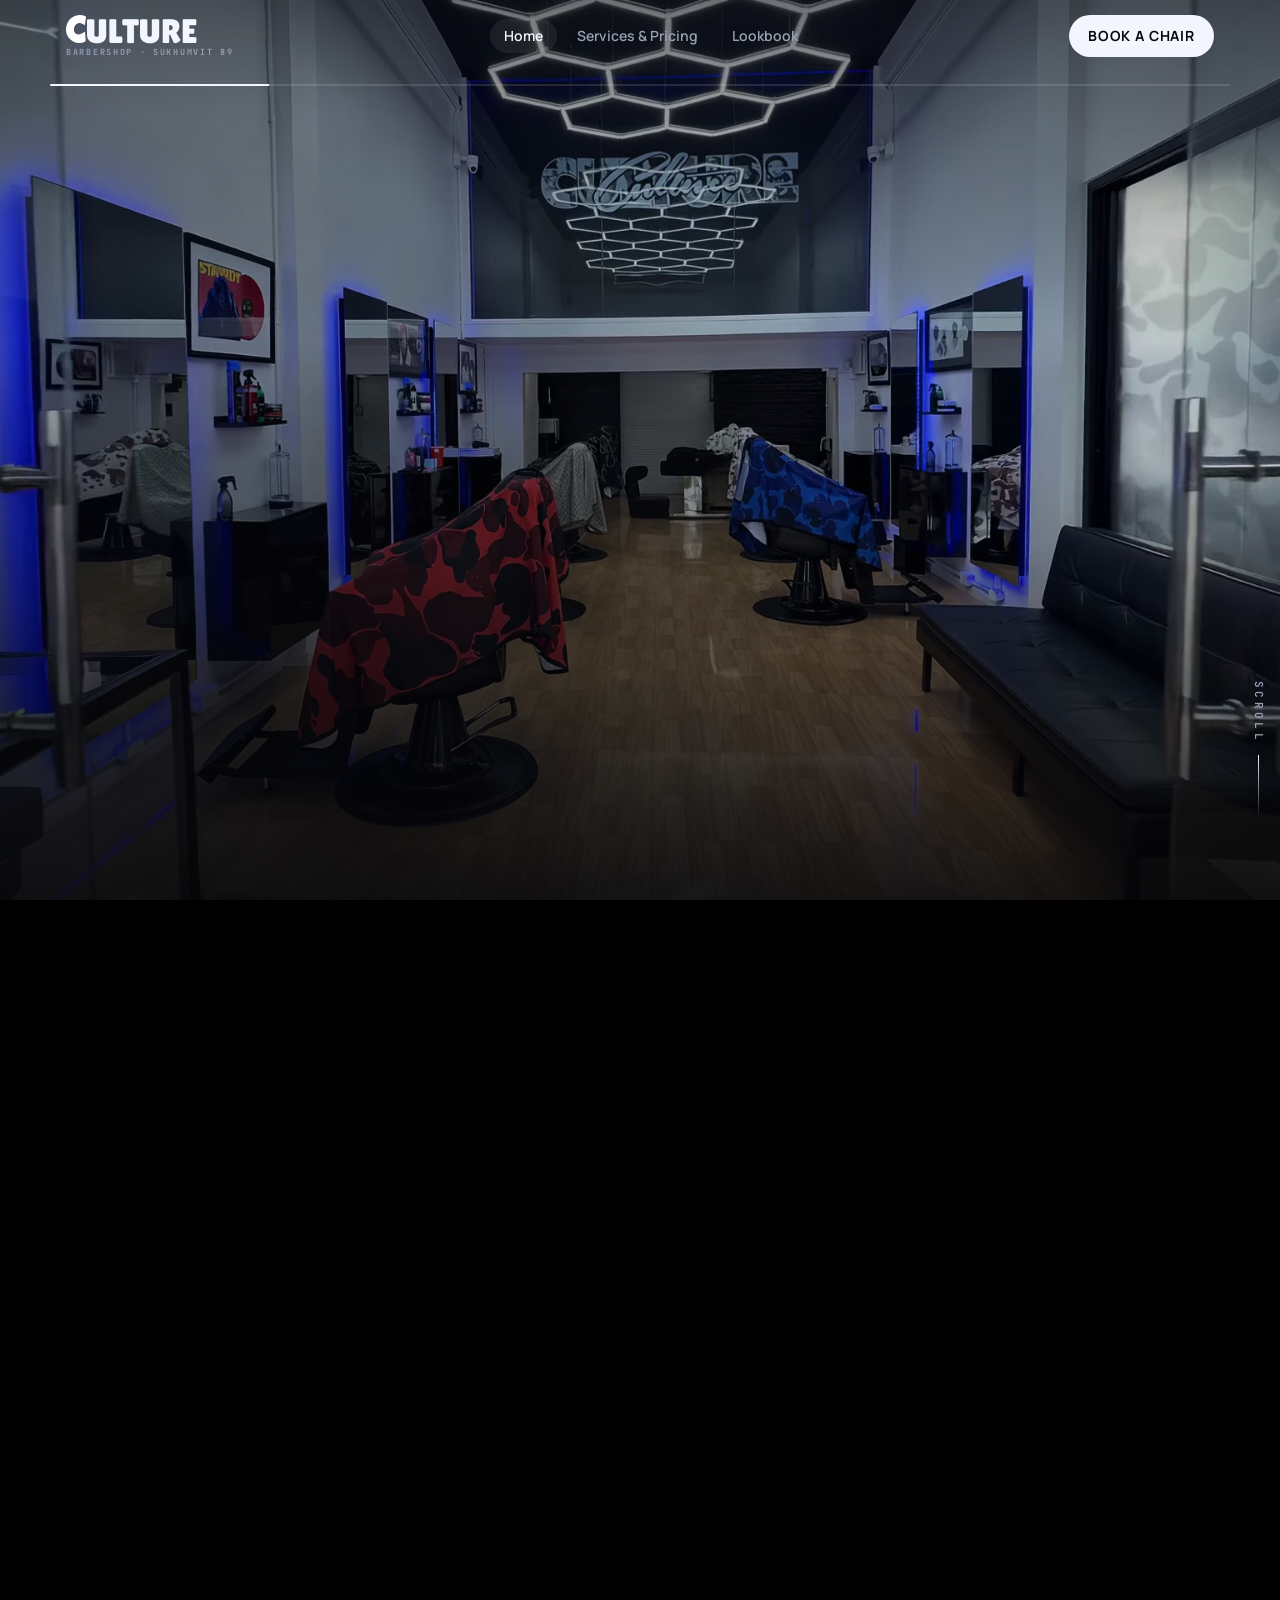
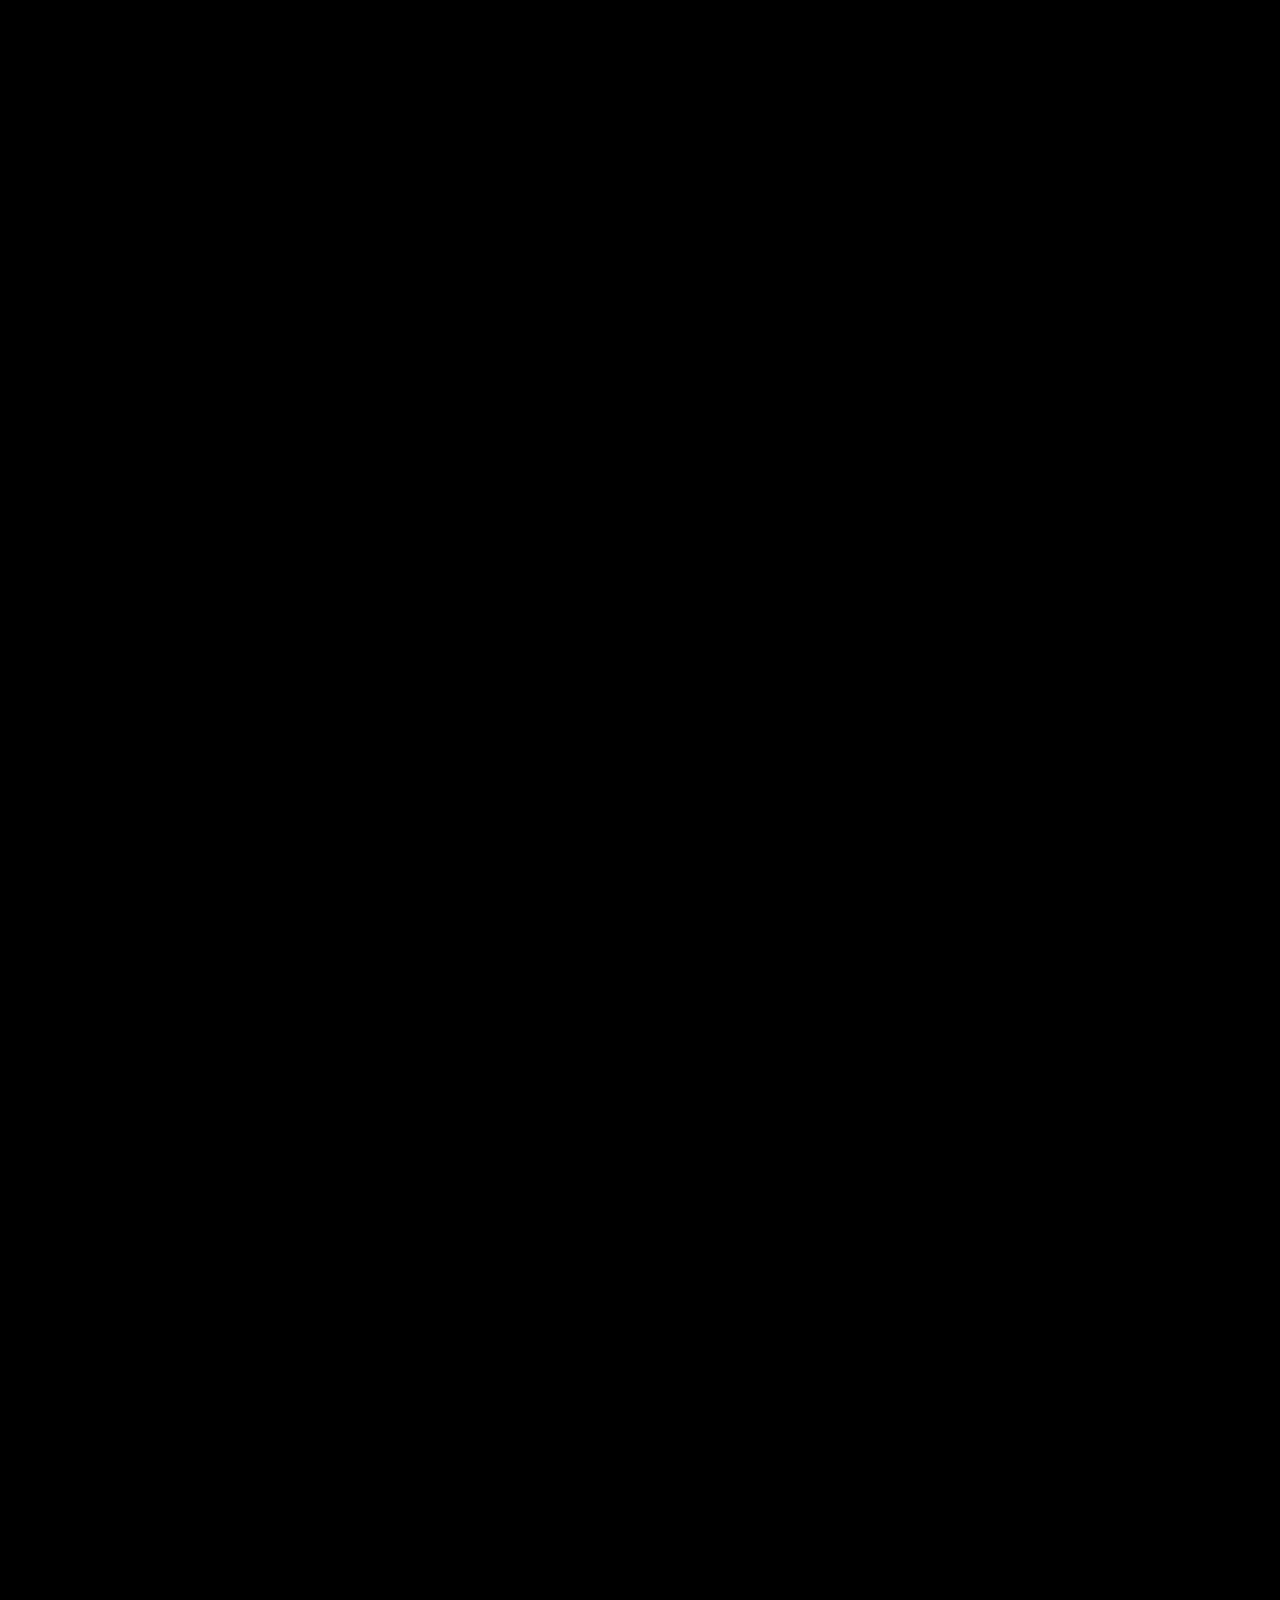
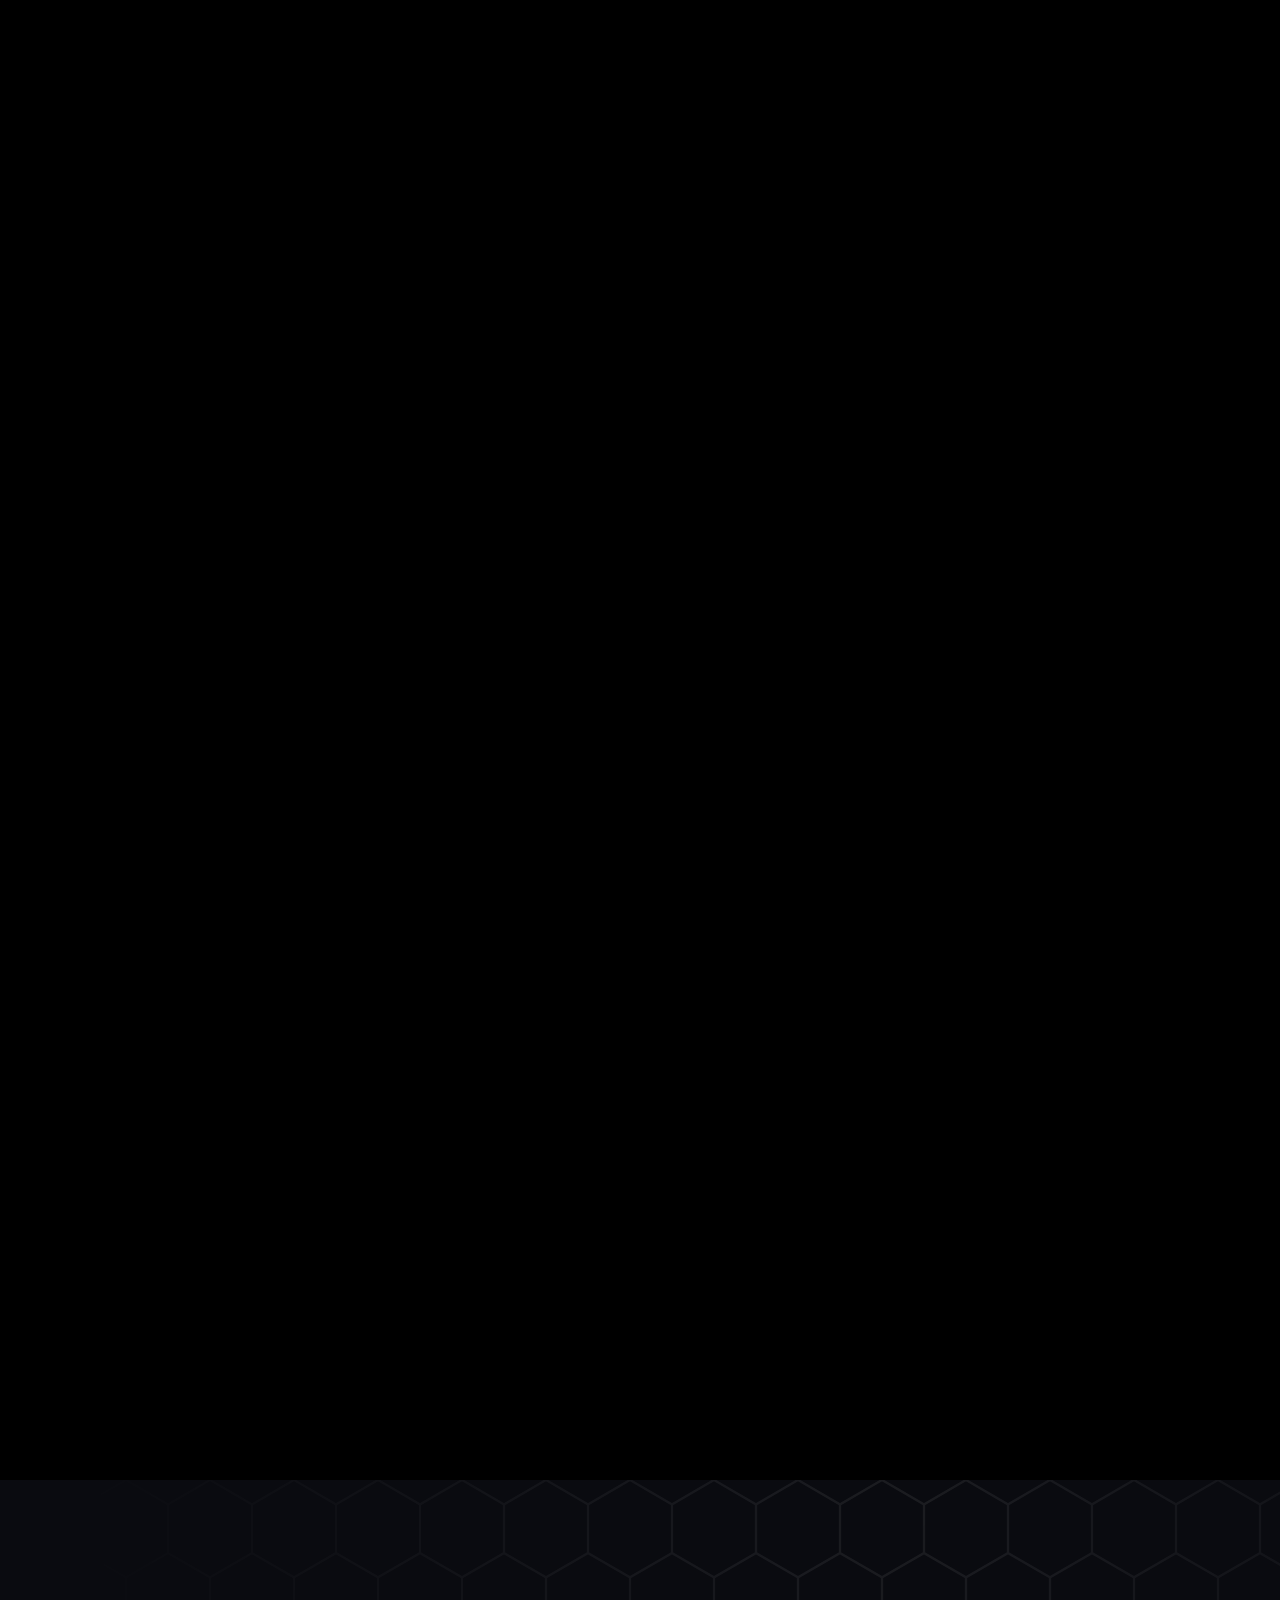
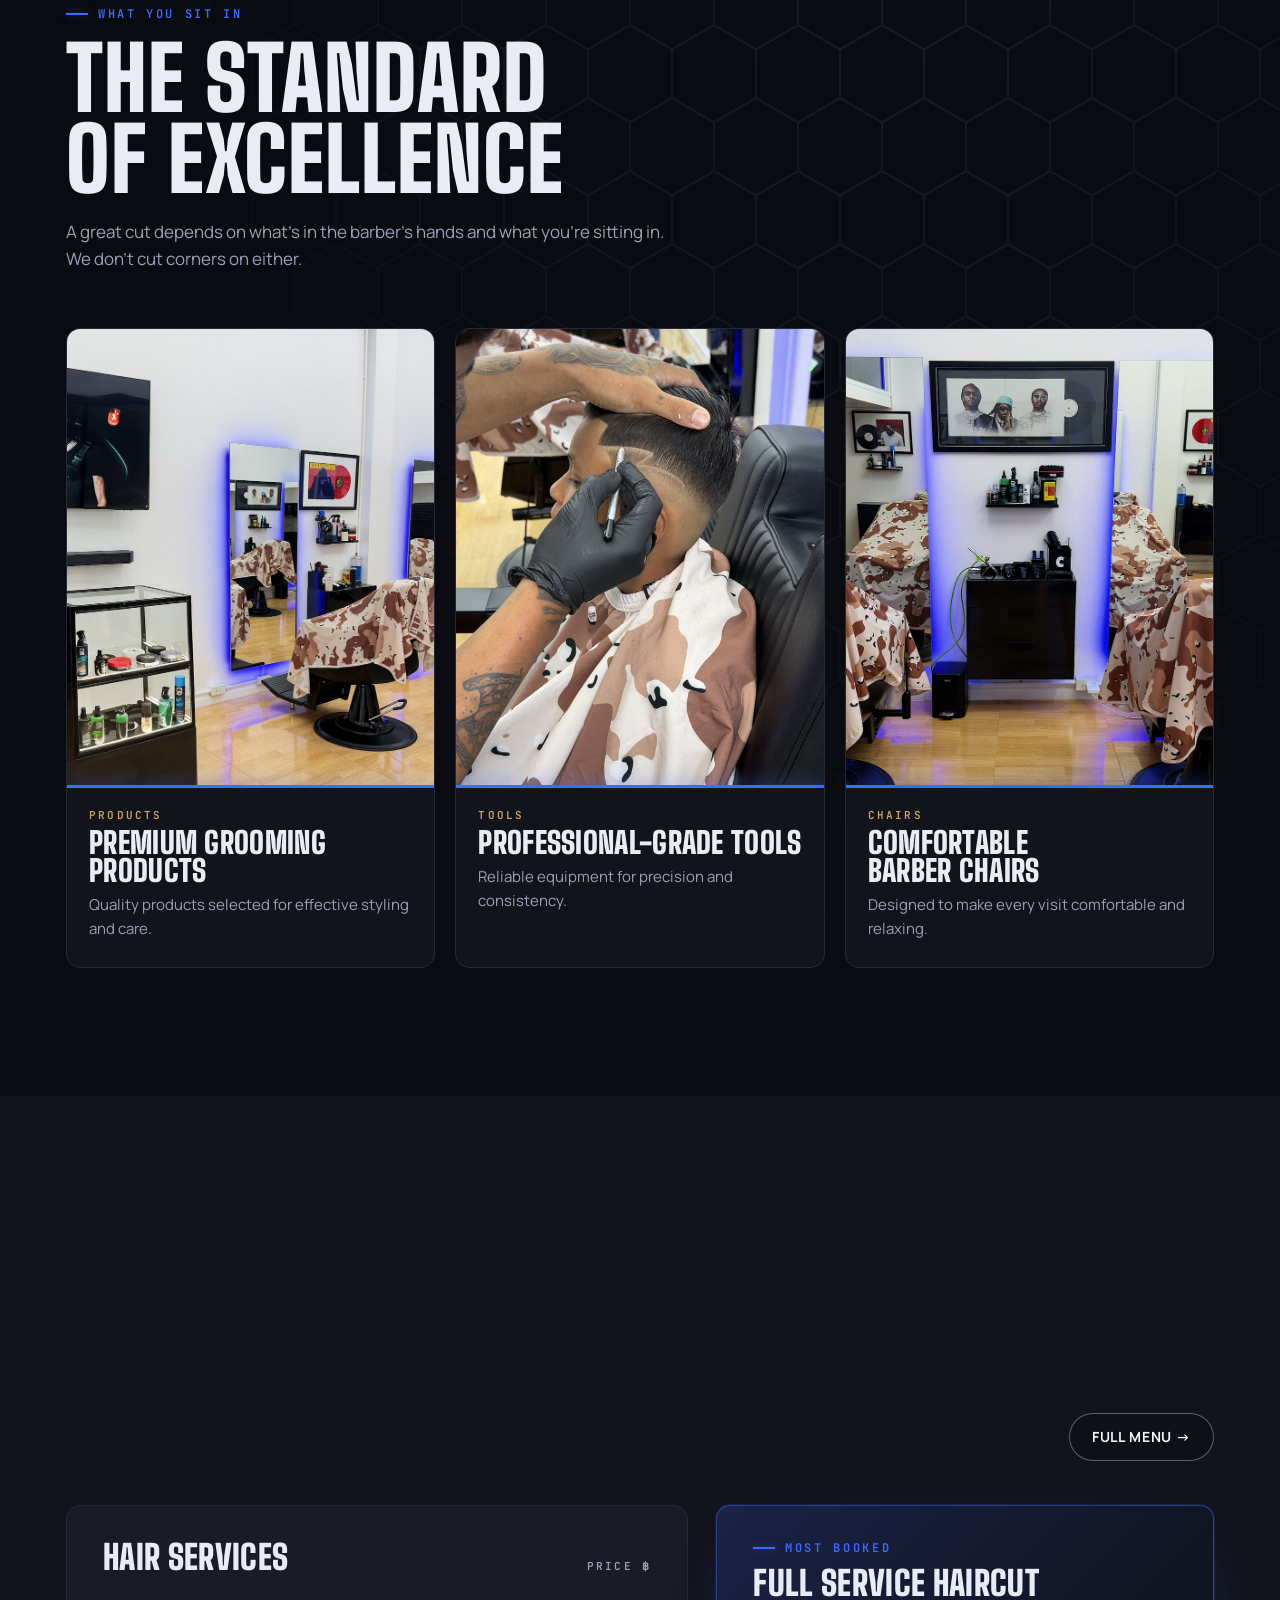
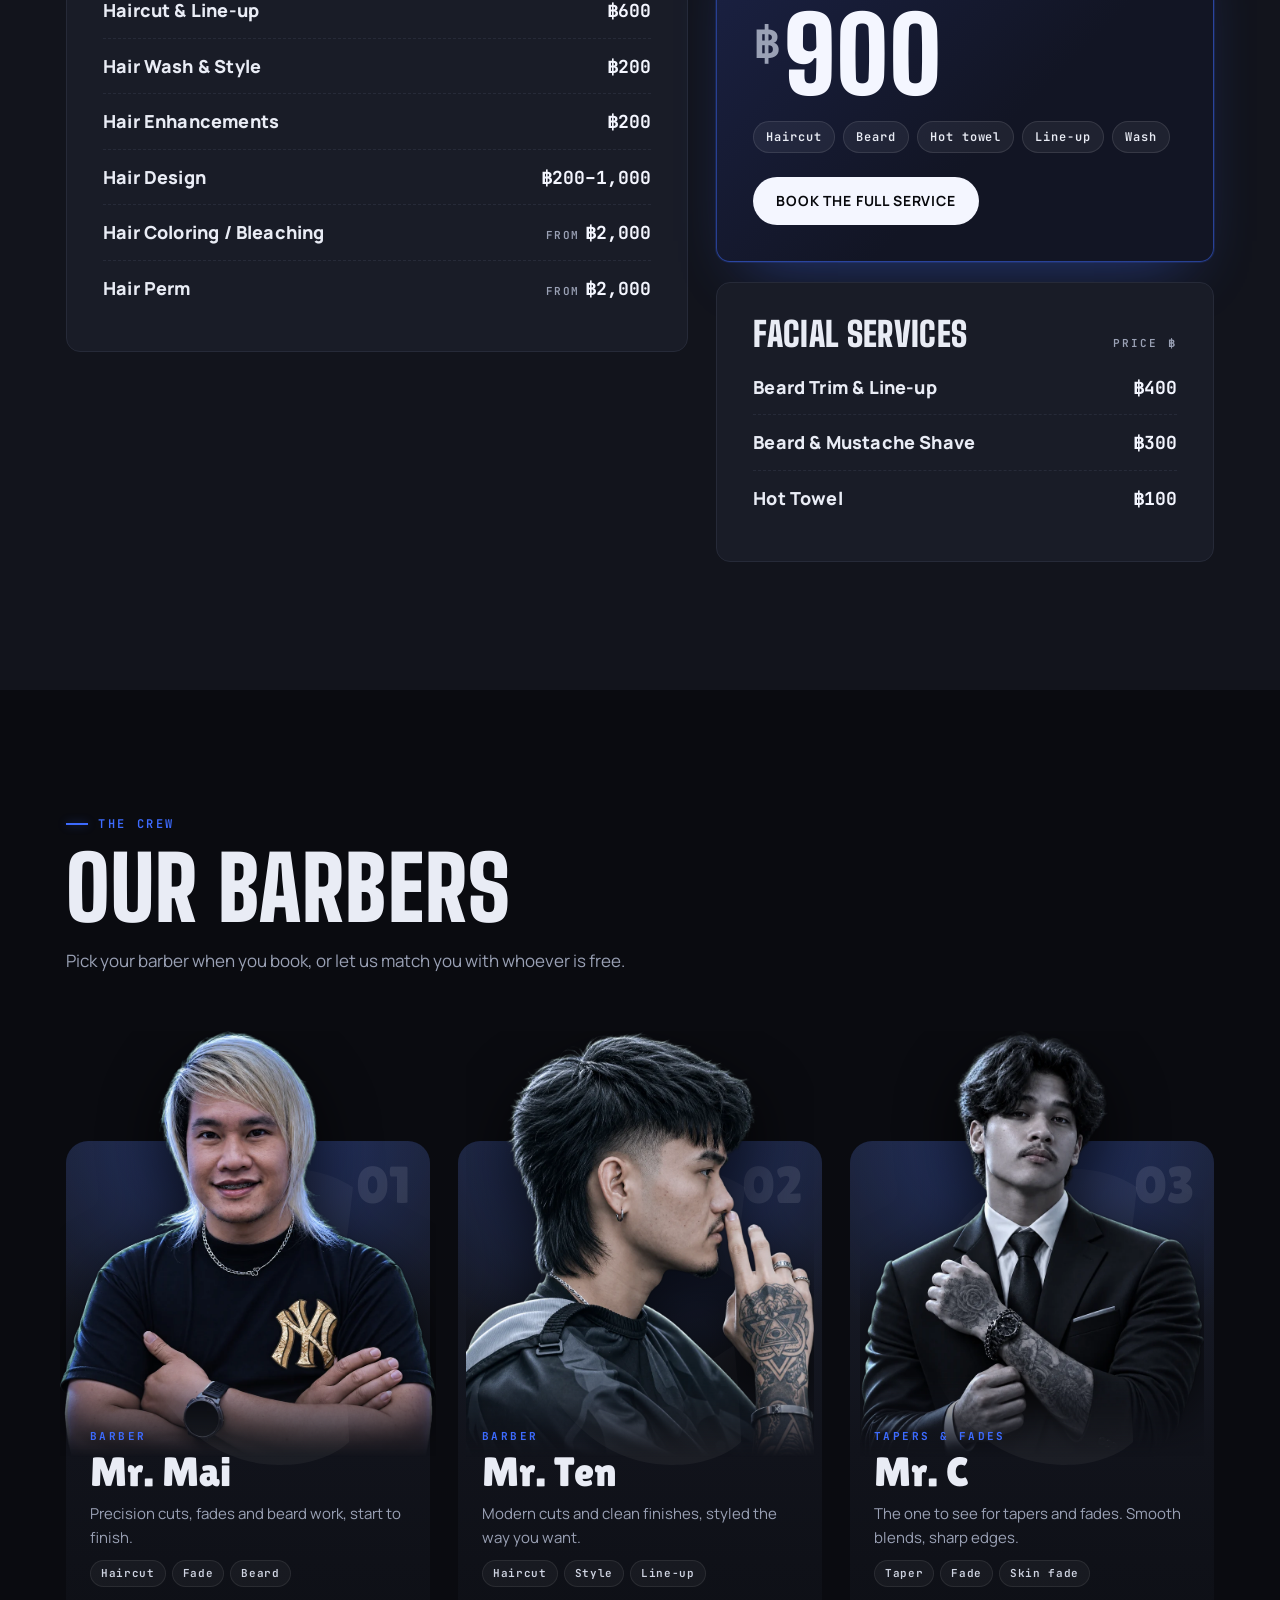
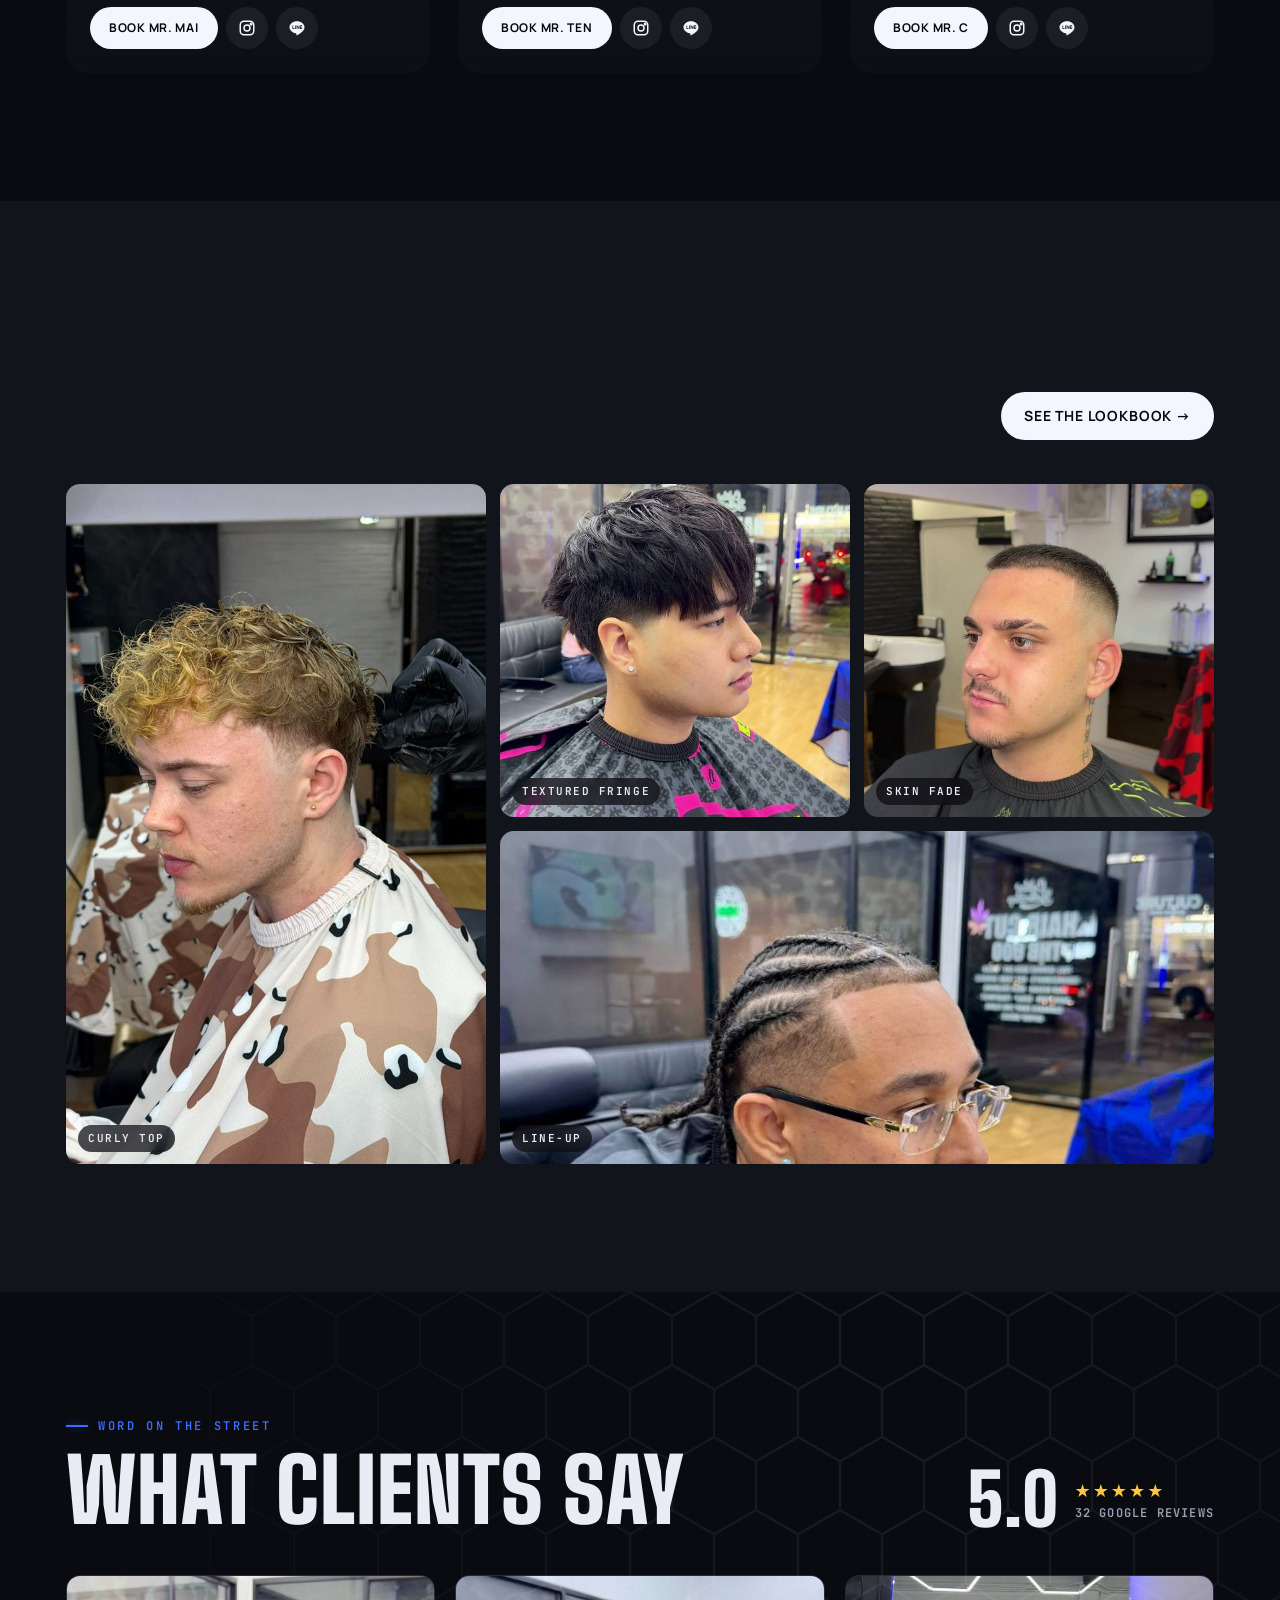
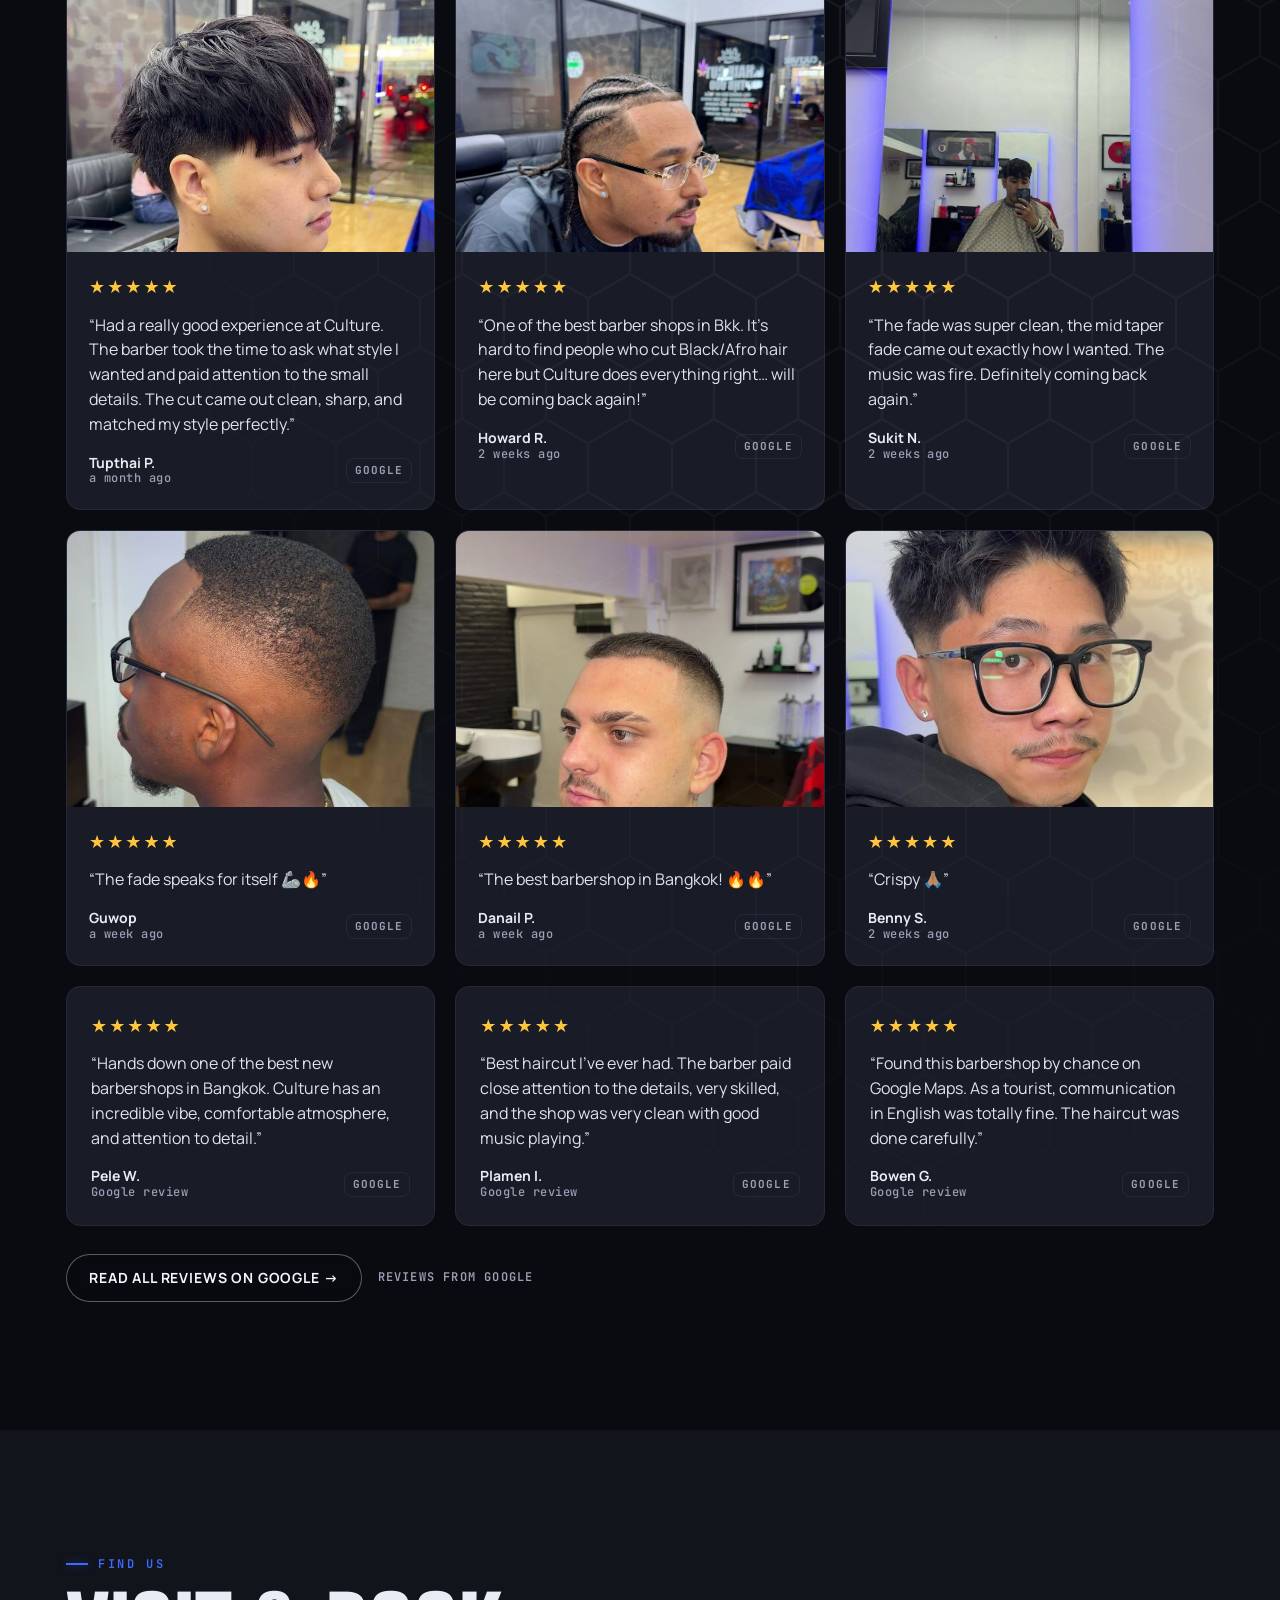
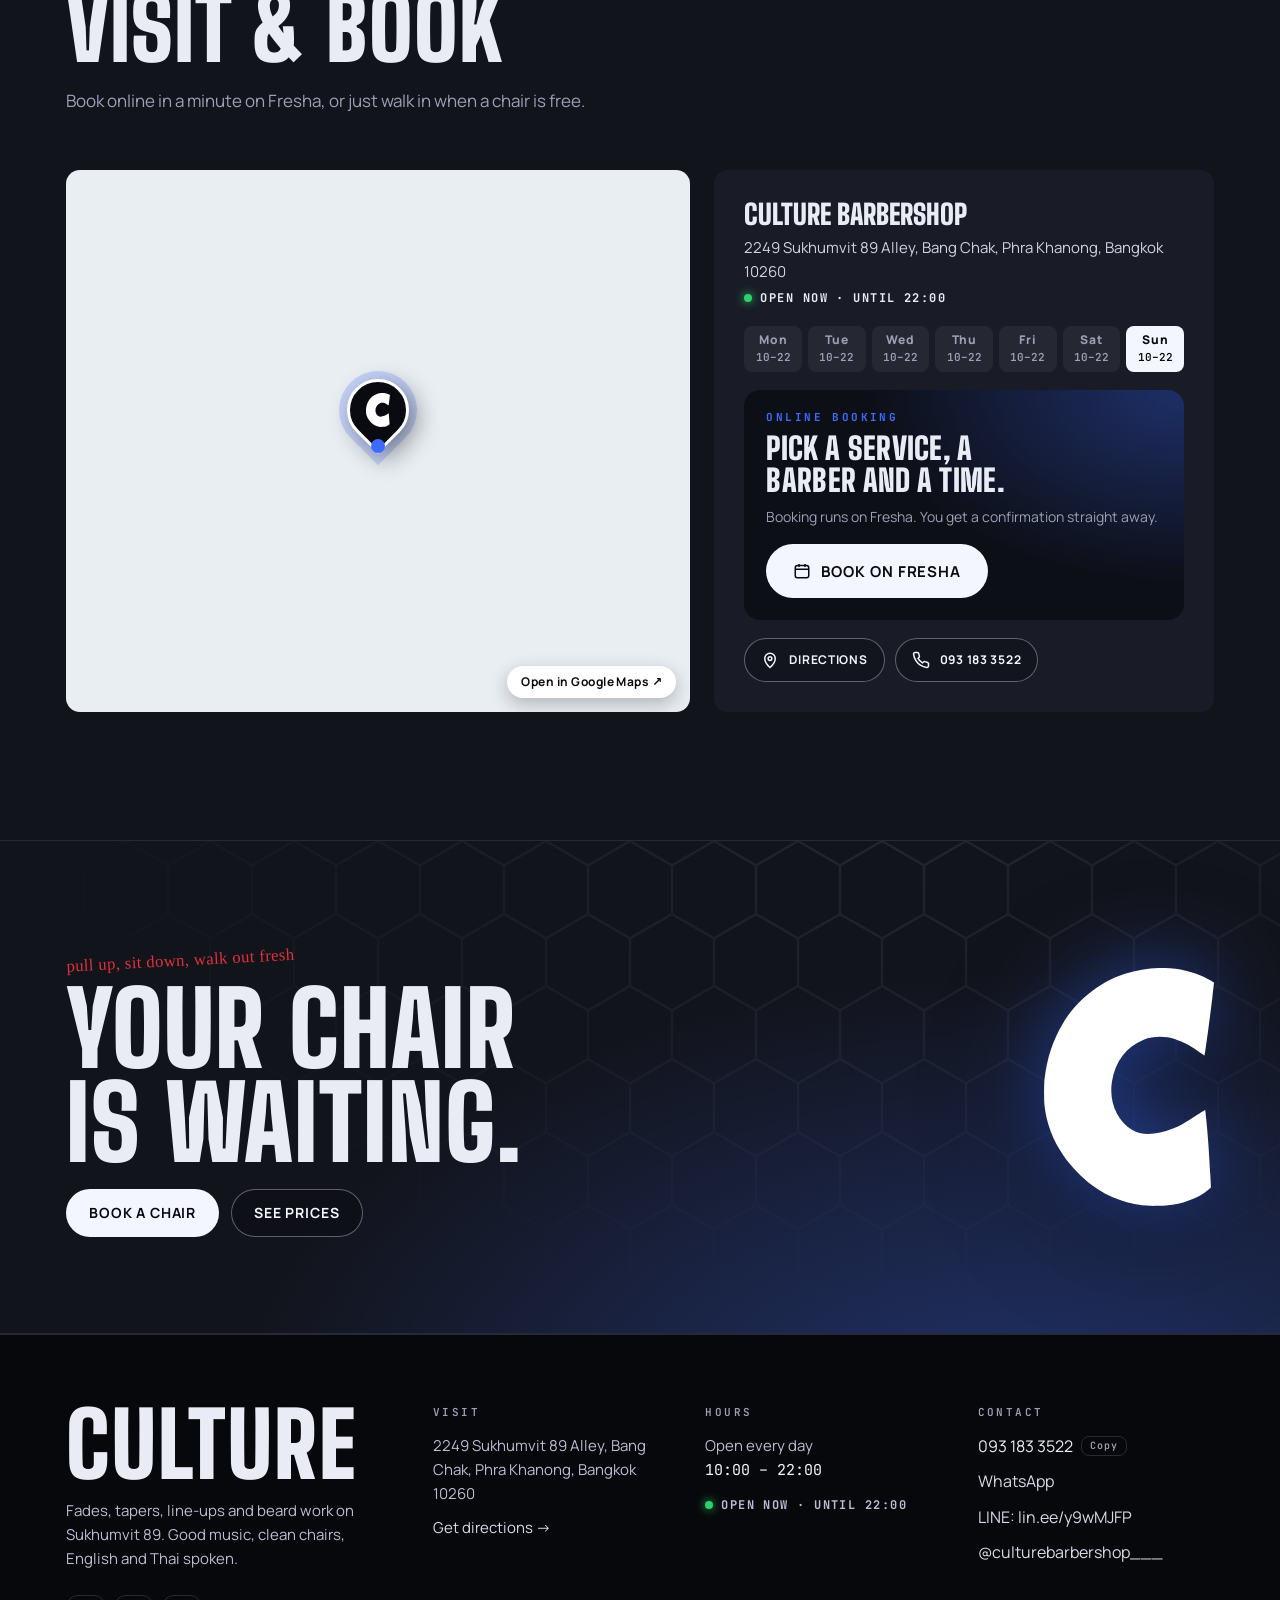
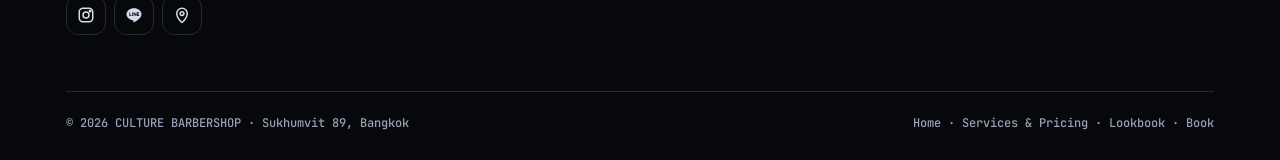
==== index.html @ 7c587bf5 "Logo tagline back, footer wordmark, direct map links, LINE on hero - Header logo: C and ULTURE at th" ====
<!doctype html>
<html lang="en">
<head>
<meta charset="utf-8">
<meta name="viewport" content="width=device-width, initial-scale=1, viewport-fit=cover">
<title>CULTURE Barbershop</title>
<meta name="claude:viewport-fit-sides" content="cover">
<meta name="description" content="Barbershop on Sukhumvit 89, Bangkok. Fades, tapers, line-ups and beard work. Open daily 10:00–22:00.">
<link rel="preconnect" href="https://fonts.googleapis.com"><link rel="preconnect" href="https://fonts.gstatic.com" crossorigin><link rel="stylesheet" href="https://fonts.googleapis.com/css2?family=Big+Shoulders+Display:wght@700;800;900&family=JetBrains+Mono:wght@500;600;700&family=Manrope:wght@400;500;600;700;800&family=Permanent+Marker&display=swap">
<link rel="stylesheet" href="assets/site.css?v=6">
<link rel="icon" href="assets/favicon.svg" type="image/svg+xml">
<link rel="preload" href="assets/fonts/lilita-one.woff2" as="font" type="font/woff2" crossorigin>
</head>
<body>
<header class="site-header"><nav class="nav wrap" aria-label="Main">
<a class="brand" href="index.html" aria-label="CULTURE BARBERSHOP home"><span class="logo-wrap"><span class="logo" aria-hidden="true"><img class="logo-c" src="assets/c.svg" alt="" width="77" height="108"><span class="logo-word">ULTURE</span></span><small>BARBERSHOP · SUKHUMVIT 89</small></span></a>
<ul class="nav-links"><li><a href="index.html" aria-current="page">Home</a></li><li><a href="services.html">Services & Pricing</a></li><li><a href="lookbook.html">Lookbook</a></li></ul>
<a class="btn btn--primary" href="https://www.fresha.com/a/culture-barbershop-sukhumvit-89-bangkok-2249-sukhumvit-89-alley-f60gp0az/booking?pId=3025168" target="_blank" rel="noopener">Book a chair</a>
<button class="menu-btn" aria-label="Menu" aria-expanded="false"><svg width="20" height="20" viewBox="0 0 24 24" fill="none" stroke="currentColor" stroke-width="2"><path d="M3 7h18M3 12h18M3 17h18"/></svg></button>
</nav></header>
<main>

<section class="hero" aria-label="A walk through CULTURE BARBERSHOP">
<div class="hero-stage">
<img class="poster" src="media/hero-poster.jpg?v=3" alt="">
<video muted playsinline preload="auto" poster="media/hero-poster.jpg?v=3" data-src="media/hero.mp4?v=3" data-src-sm="media/hero-sm.mp4?v=3" aria-hidden="true"></video>
<div class="hero-shade"></div>
<div class="hero-progress" aria-hidden="true"><span></span></div>

<div class="panel first" data-a="0" data-b="0.17"><div class="wrap">
<div class="kicker"><i></i>Sukhumvit 89 · Bangkok · Open daily 10–22</div>
<h1>Culture</h1>
<p>Barbershop for fades, tapers, line-ups and beard work. Scroll to step inside.</p>
<div class="ctas"><a class="btn btn--primary" href="https://www.fresha.com/a/culture-barbershop-sukhumvit-89-bangkok-2249-sukhumvit-89-alley-f60gp0az/booking?pId=3025168" target="_blank" rel="noopener">Book a chair</a><a class="btn btn--ghost" href="services.html">Services &amp; pricing</a></div>
</div></div>

<div class="panel" data-a="0.2" data-b="0.38"><div class="wrap"><div class="kicker">The door</div><h2>Step inside.</h2>
<p>Glass doors, the hex lights overhead and the playlist already on.</p></div></div>

<div class="panel" data-a="0.41" data-b="0.59"><div class="wrap"><div class="kicker">The floor</div><h2>Under the hex.</h2>
<p>Camo capes, blue-lit mirrors and chairs built for a long sit.</p></div></div>

<div class="panel" data-a="0.62" data-b="0.8"><div class="wrap"><div class="kicker">The chair</div><h2>Every line<br>on purpose.</h2>
<p>Line-ups traced by hand. Tapers blended until you can’t find the edge.</p></div></div>

<div class="panel" data-a="0.83" data-b="1.2"><div class="wrap"><div class="kicker">The finish</div><h2>Walk out fresh.</h2>
<p>Haircut and line-up from ฿600. Walk-ins welcome when a chair is free.</p>
<div class="ctas"><a class="btn btn--primary" href="https://www.fresha.com/a/culture-barbershop-sukhumvit-89-bangkok-2249-sukhumvit-89-alley-f60gp0az/booking?pId=3025168" target="_blank" rel="noopener">Book a chair</a><a class="btn btn--line" href="https://lin.ee/y9wMJFP" target="_blank" rel="noopener"><svg viewBox="0 0 24 24" fill="currentColor"><path d="M12 3C6.5 3 2 6.6 2 11c0 3.9 3.5 7.2 8.3 7.9.3.1.8.2.9.5.1.3.1.7 0 1l-.1.9c0 .3-.2 1 .9.5s6-3.5 8.2-6.1A7.4 7.4 0 0 0 22 11c0-4.4-4.5-8-10-8Zm-3.6 10.4H6.4a.5.5 0 0 1-.5-.5V8.9a.5.5 0 0 1 1 0v3.5h1.5a.5.5 0 0 1 0 1Zm2.1-.5a.5.5 0 0 1-1 0V8.9a.5.5 0 0 1 1 0Zm4.8 0a.5.5 0 0 1-.9.3l-2-2.8v2.5a.5.5 0 0 1-1 0V8.9a.5.5 0 0 1 .9-.3l2 2.8V8.9a.5.5 0 0 1 1 0Zm3.3-2.5a.5.5 0 0 1 0 1h-1.5v1h1.5a.5.5 0 0 1 0 1h-2a.5.5 0 0 1-.5-.5V8.9a.5.5 0 0 1 .5-.5h2a.5.5 0 0 1 0 1h-1.5v1Z"/></svg>Message on LINE</a></div></div></div>

<span class="scroll-cue" aria-hidden="true">Scroll</span>
</div>
</section>

<section class="band" id="standard"><div class="hexfield"></div><div class="wrap">
<div class="sec-head reveal"><span class="eyebrow">What you sit in</span><h2>The Standard of Excellence</h2>
<p>A great cut depends on what’s in the barber’s hands and what you’re sitting in. We don’t cut corners on either.</p></div>
<div class="standard-grid">
<article class="std reveal"><figure><img src="img/n_shop1.jpg" alt="Glass case of styling products by the stations" loading="lazy"></figure>
<div class="body"><span class="n">PRODUCTS</span><h3>Premium Grooming Products</h3><p>Quality products selected for effective styling and care.</p></div></article>
<article class="std reveal"><figure><img src="img/n_razor.jpg" alt="Barber cutting a razor design into a skin fade" loading="lazy"></figure>
<div class="body"><span class="n">TOOLS</span><h3>Professional-Grade Tools</h3><p>Reliable equipment for precision and consistency.</p></div></article>
<article class="std reveal"><figure><img src="img/n_shop2.jpg" alt="Two barber chairs with camo capes under blue LED mirrors" loading="lazy"></figure>
<div class="body"><span class="n">CHAIRS</span><h3>Comfortable Barber Chairs</h3><p>Designed to make every visit comfortable and relaxing.</p></div></article>
</div></div></section>

<section class="band band--panel" id="services"><div class="wrap">
<div class="row-end"><div class="sec-head reveal"><span class="eyebrow">The menu</span><h2>Our Services &amp; Pricing</h2>
<p>Straight from the menu on our counter. Prices in Thai baht.</p></div>
<a class="btn btn--ghost" href="services.html">Full menu →</a></div>
<div class="menu-grid">
<div class="menu-card reveal"><h3>Hair services <span>PRICE ฿</span></h3><div class="price-row"><b>Haircut &amp; Line-up</b><span class="price">฿600</span></div><div class="price-row"><b>Hair Wash &amp; Style</b><span class="price">฿200</span></div><div class="price-row"><b>Hair Enhancements</b><span class="price">฿200</span></div><div class="price-row"><b>Hair Design</b><span class="price">฿200–1,000</span></div><div class="price-row"><b>Hair Coloring / Bleaching</b><span class="price"><em>FROM</em>฿2,000</span></div><div class="price-row"><b>Hair Perm</b><span class="price"><em>FROM</em>฿2,000</span></div></div>
<div class="menu-side"><div class="menu-card feature-cut reveal">
<div class="eyebrow">Most booked</div>
<h3 style="margin-top:14px">Full Service Haircut</h3>
<div class="big"><sup>฿</sup>900</div>
<ul><li>Haircut</li><li>Beard</li><li>Hot towel</li><li>Line-up</li><li>Wash</li></ul>
<a class="btn btn--primary" href="https://www.fresha.com/a/culture-barbershop-sukhumvit-89-bangkok-2249-sukhumvit-89-alley-f60gp0az/booking?pId=3025168" target="_blank" rel="noopener">Book the full service</a>
</div>
<div class="menu-card reveal"><h3>Facial services <span>PRICE ฿</span></h3><div class="price-row"><b>Beard Trim &amp; Line-up</b><span class="price">฿400</span></div><div class="price-row"><b>Beard &amp; Mustache Shave</b><span class="price">฿300</span></div><div class="price-row"><b>Hot Towel</b><span class="price">฿100</span></div></div></div>
</div></div></section>

<section class="band" id="barbers"><div class="wrap">
<div class="sec-head reveal"><span class="eyebrow">The crew</span><h2>Our Barbers</h2>
<p>Pick your barber when you book, or let us match you with whoever is free.</p></div>
<div class="barbers"><article class="barber barber--mai reveal"><div class="barber-card"><span class="barber-no" aria-hidden="true">01</span><figure><img src="img/barber-mai.webp" alt="Mr. Mai, barber at CULTURE, arms crossed, blonde hair" loading="lazy" width="900" height="1100"></figure><div class="body"><span class="role">Barber</span><h3>Mr. Mai</h3><p>Precision cuts, fades and beard work, start to finish.</p><div class="chips"><span class="chip">Haircut</span><span class="chip">Fade</span><span class="chip">Beard</span></div><div class="barber-actions"><a class="btn btn--primary btn--sm" href="https://www.fresha.com/a/culture-barbershop-sukhumvit-89-bangkok-2249-sukhumvit-89-alley-f60gp0az/booking?pId=3025168" target="_blank" rel="noopener">Book Mr. Mai</a><a class="icon-btn" href="https://www.instagram.com/culturebarbershop___/" target="_blank" rel="noopener" aria-label="CULTURE on Instagram"><svg viewBox="0 0 24 24" fill="none" stroke="currentColor" stroke-width="2"><rect x="3" y="3" width="18" height="18" rx="5"/><circle cx="12" cy="12" r="4"/><circle cx="17.5" cy="6.5" r="1" fill="currentColor"/></svg></a><a class="icon-btn" href="https://lin.ee/y9wMJFP" target="_blank" rel="noopener" aria-label="Message on LINE"><svg viewBox="0 0 24 24" fill="currentColor"><path d="M12 3C6.5 3 2 6.6 2 11c0 3.9 3.5 7.2 8.3 7.9.3.1.8.2.9.5.1.3.1.7 0 1l-.1.9c0 .3-.2 1 .9.5s6-3.5 8.2-6.1A7.4 7.4 0 0 0 22 11c0-4.4-4.5-8-10-8Zm-3.6 10.4H6.4a.5.5 0 0 1-.5-.5V8.9a.5.5 0 0 1 1 0v3.5h1.5a.5.5 0 0 1 0 1Zm2.1-.5a.5.5 0 0 1-1 0V8.9a.5.5 0 0 1 1 0Zm4.8 0a.5.5 0 0 1-.9.3l-2-2.8v2.5a.5.5 0 0 1-1 0V8.9a.5.5 0 0 1 .9-.3l2 2.8V8.9a.5.5 0 0 1 1 0Zm3.3-2.5a.5.5 0 0 1 0 1h-1.5v1h1.5a.5.5 0 0 1 0 1h-2a.5.5 0 0 1-.5-.5V8.9a.5.5 0 0 1 .5-.5h2a.5.5 0 0 1 0 1h-1.5v1Z"/></svg></a></div></div></div></article><article class="barber barber--ten reveal"><div class="barber-card"><span class="barber-no" aria-hidden="true">02</span><figure><img src="img/barber-ten.webp" alt="Mr. Ten, barber at CULTURE, side profile with a textured mullet" loading="lazy" width="900" height="1100"></figure><div class="body"><span class="role">Barber</span><h3>Mr. Ten</h3><p>Modern cuts and clean finishes, styled the way you want.</p><div class="chips"><span class="chip">Haircut</span><span class="chip">Style</span><span class="chip">Line-up</span></div><div class="barber-actions"><a class="btn btn--primary btn--sm" href="https://www.fresha.com/a/culture-barbershop-sukhumvit-89-bangkok-2249-sukhumvit-89-alley-f60gp0az/booking?pId=3025168" target="_blank" rel="noopener">Book Mr. Ten</a><a class="icon-btn" href="https://www.instagram.com/culturebarbershop___/" target="_blank" rel="noopener" aria-label="CULTURE on Instagram"><svg viewBox="0 0 24 24" fill="none" stroke="currentColor" stroke-width="2"><rect x="3" y="3" width="18" height="18" rx="5"/><circle cx="12" cy="12" r="4"/><circle cx="17.5" cy="6.5" r="1" fill="currentColor"/></svg></a><a class="icon-btn" href="https://lin.ee/y9wMJFP" target="_blank" rel="noopener" aria-label="Message on LINE"><svg viewBox="0 0 24 24" fill="currentColor"><path d="M12 3C6.5 3 2 6.6 2 11c0 3.9 3.5 7.2 8.3 7.9.3.1.8.2.9.5.1.3.1.7 0 1l-.1.9c0 .3-.2 1 .9.5s6-3.5 8.2-6.1A7.4 7.4 0 0 0 22 11c0-4.4-4.5-8-10-8Zm-3.6 10.4H6.4a.5.5 0 0 1-.5-.5V8.9a.5.5 0 0 1 1 0v3.5h1.5a.5.5 0 0 1 0 1Zm2.1-.5a.5.5 0 0 1-1 0V8.9a.5.5 0 0 1 1 0Zm4.8 0a.5.5 0 0 1-.9.3l-2-2.8v2.5a.5.5 0 0 1-1 0V8.9a.5.5 0 0 1 .9-.3l2 2.8V8.9a.5.5 0 0 1 1 0Zm3.3-2.5a.5.5 0 0 1 0 1h-1.5v1h1.5a.5.5 0 0 1 0 1h-2a.5.5 0 0 1-.5-.5V8.9a.5.5 0 0 1 .5-.5h2a.5.5 0 0 1 0 1h-1.5v1Z"/></svg></a></div></div></div></article><article class="barber barber--c reveal"><div class="barber-card"><span class="barber-no" aria-hidden="true">03</span><figure><img src="img/barber-c.webp" alt="Mr. C, barber at CULTURE, in a black suit adjusting his cuff" loading="lazy" width="900" height="1100"></figure><div class="body"><span class="role">Tapers &amp; fades</span><h3>Mr. C</h3><p>The one to see for tapers and fades. Smooth blends, sharp edges.</p><div class="chips"><span class="chip">Taper</span><span class="chip">Fade</span><span class="chip">Skin fade</span></div><div class="barber-actions"><a class="btn btn--primary btn--sm" href="https://www.fresha.com/a/culture-barbershop-sukhumvit-89-bangkok-2249-sukhumvit-89-alley-f60gp0az/booking?pId=3025168" target="_blank" rel="noopener">Book Mr. C</a><a class="icon-btn" href="https://www.instagram.com/culturebarbershop___/" target="_blank" rel="noopener" aria-label="CULTURE on Instagram"><svg viewBox="0 0 24 24" fill="none" stroke="currentColor" stroke-width="2"><rect x="3" y="3" width="18" height="18" rx="5"/><circle cx="12" cy="12" r="4"/><circle cx="17.5" cy="6.5" r="1" fill="currentColor"/></svg></a><a class="icon-btn" href="https://lin.ee/y9wMJFP" target="_blank" rel="noopener" aria-label="Message on LINE"><svg viewBox="0 0 24 24" fill="currentColor"><path d="M12 3C6.5 3 2 6.6 2 11c0 3.9 3.5 7.2 8.3 7.9.3.1.8.2.9.5.1.3.1.7 0 1l-.1.9c0 .3-.2 1 .9.5s6-3.5 8.2-6.1A7.4 7.4 0 0 0 22 11c0-4.4-4.5-8-10-8Zm-3.6 10.4H6.4a.5.5 0 0 1-.5-.5V8.9a.5.5 0 0 1 1 0v3.5h1.5a.5.5 0 0 1 0 1Zm2.1-.5a.5.5 0 0 1-1 0V8.9a.5.5 0 0 1 1 0Zm4.8 0a.5.5 0 0 1-.9.3l-2-2.8v2.5a.5.5 0 0 1-1 0V8.9a.5.5 0 0 1 .9-.3l2 2.8V8.9a.5.5 0 0 1 1 0Zm3.3-2.5a.5.5 0 0 1 0 1h-1.5v1h1.5a.5.5 0 0 1 0 1h-2a.5.5 0 0 1-.5-.5V8.9a.5.5 0 0 1 .5-.5h2a.5.5 0 0 1 0 1h-1.5v1Z"/></svg></a></div></div></div></article></div>
</div></section>

<section class="band band--panel" id="gallery"><div class="wrap">
<div class="row-end"><div class="sec-head reveal"><span class="eyebrow">Fresh out the chair</span><h2>Our Gallery</h2></div>
<a class="btn btn--primary" href="lookbook.html">See the Lookbook →</a></div>
<div class="g4 reveal">
<a href="lookbook.html"><img src="img/p21.jpg" alt="Curly textured top with fade" loading="lazy"><span class="cap">Curly top</span></a>
<a href="lookbook.html"><img src="img/p13.jpg" alt="Textured fringe with low taper" loading="lazy"><span class="cap">Textured fringe</span></a>
<a href="lookbook.html"><img src="img/p27.jpg" alt="Skin fade with crop" loading="lazy"><span class="cap">Skin fade</span></a>
<a href="lookbook.html"><img src="img/p30.jpg" alt="Braids with sharp line-up" loading="lazy" style="object-position:50% 35%"><span class="cap">Line-up</span></a>
</div></div></section>

<section class="band" id="reviews"><div class="hexfield"></div><div class="wrap">
<div class="row-end"><div class="sec-head reveal"><span class="eyebrow">Word on the street</span><h2>What Clients Say</h2></div>
<div class="rating reveal"><span class="score" data-live-score>5.0</span><div><span class="stars" data-live-stars aria-label="5 out of 5 stars">★★★★★</span><small data-live-count>32 GOOGLE REVIEWS</small></div></div></div>
<div class="reviews"><article class="review reveal"><figure><img src="img/r_tupthai.jpg" alt="Haircut photo shared by Tupthai P." loading="lazy"></figure><div class="body"><span class="stars" aria-label="5 out of 5 stars">★★★★★</span><blockquote>“Had a really good experience at Culture. The barber took the time to ask what style I wanted and paid attention to the small details. The cut came out clean, sharp, and matched my style perfectly.”</blockquote><div class="who"><span>Tupthai P.<small>a month ago</small></span><span class="g-badge">GOOGLE</span></div></div></article><article class="review reveal"><figure><img src="img/r_howard.jpg" alt="Haircut photo shared by Howard R." loading="lazy"></figure><div class="body"><span class="stars" aria-label="5 out of 5 stars">★★★★★</span><blockquote>“One of the best barber shops in Bkk. It’s hard to find people who cut Black/Afro hair here but Culture does everything right… will be coming back again!”</blockquote><div class="who"><span>Howard R.<small>2 weeks ago</small></span><span class="g-badge">GOOGLE</span></div></div></article><article class="review reveal"><figure><img src="img/r_sukit.jpg" alt="Haircut photo shared by Sukit N." loading="lazy"></figure><div class="body"><span class="stars" aria-label="5 out of 5 stars">★★★★★</span><blockquote>“The fade was super clean, the mid taper fade came out exactly how I wanted. The music was fire. Definitely coming back again.”</blockquote><div class="who"><span>Sukit N.<small>2 weeks ago</small></span><span class="g-badge">GOOGLE</span></div></div></article><article class="review reveal"><figure><img src="img/r_guwop.jpg" alt="Haircut photo shared by Guwop" loading="lazy"></figure><div class="body"><span class="stars" aria-label="5 out of 5 stars">★★★★★</span><blockquote>“The fade speaks for itself 🦾🔥”</blockquote><div class="who"><span>Guwop<small>a week ago</small></span><span class="g-badge">GOOGLE</span></div></div></article><article class="review reveal"><figure><img src="img/r_danail.jpg" alt="Haircut photo shared by Danail P." loading="lazy"></figure><div class="body"><span class="stars" aria-label="5 out of 5 stars">★★★★★</span><blockquote>“The best barbershop in Bangkok! 🔥🔥”</blockquote><div class="who"><span>Danail P.<small>a week ago</small></span><span class="g-badge">GOOGLE</span></div></div></article><article class="review reveal"><figure><img src="img/r_benny.jpg" alt="Haircut photo shared by Benny S." loading="lazy"></figure><div class="body"><span class="stars" aria-label="5 out of 5 stars">★★★★★</span><blockquote>“Crispy 🙏🏽”</blockquote><div class="who"><span>Benny S.<small>2 weeks ago</small></span><span class="g-badge">GOOGLE</span></div></div></article></div><div class="quotes-strip" data-live-reviews><article class="review reveal"><div class="body"><span class="stars" aria-label="5 out of 5 stars">★★★★★</span><blockquote>“Hands down one of the best new barbershops in Bangkok. Culture has an incredible vibe, comfortable atmosphere, and attention to detail.”</blockquote><div class="who"><span>Pele W.<small>Google review</small></span><span class="g-badge">GOOGLE</span></div></div></article><article class="review reveal"><div class="body"><span class="stars" aria-label="5 out of 5 stars">★★★★★</span><blockquote>“Best haircut I’ve ever had. The barber paid close attention to the details, very skilled, and the shop was very clean with good music playing.”</blockquote><div class="who"><span>Plamen I.<small>Google review</small></span><span class="g-badge">GOOGLE</span></div></div></article><article class="review reveal"><div class="body"><span class="stars" aria-label="5 out of 5 stars">★★★★★</span><blockquote>“Found this barbershop by chance on Google Maps. As a tourist, communication in English was totally fine. The haircut was done carefully.”</blockquote><div class="who"><span>Bowen G.<small>Google review</small></span><span class="g-badge">GOOGLE</span></div></div></article></div>
<div class="reviews-more reveal"><a class="btn btn--ghost" data-live-maps href="https://www.google.com/maps/place/CULTURE+BARBERSHOP+Sukhumvit+89/@13.7007611,100.6036198,17z/data=!3m1!4b1!4m6!3m5!1s0x30e29fedb9d79cb7:0xbc62ccfe419cfe51!8m2!3d13.7007611!4d100.6036198!16s%2Fg%2F11zfk663jd" target="_blank" rel="noopener">Read all reviews on Google →</a><small data-live-note>Reviews from Google</small></div></div></section>

<section class="band band--panel" id="reserve"><div class="wrap">
<div class="sec-head reveal"><span class="eyebrow">Find us</span><h2>Visit &amp; Book</h2>
<p>Book online in a minute on Fresha, or just walk in when a chair is free.</p></div>
<div class="reserve"><div class="mapcard reveal"><iframe title="Map of CULTURE BARBERSHOP, Sukhumvit 89 Alley, Bangkok" src="https://maps.google.com/maps?q=13.7007611,100.6036198&amp;z=17&amp;hl=en&amp;output=embed" loading="lazy" referrerpolicy="no-referrer-when-downgrade" tabindex="-1"></iframe><div class="pin" aria-hidden="true"><span class="dot"><img src="assets/c.svg" alt=""></span></div><a class="map-open" href="https://www.google.com/maps/place/CULTURE+BARBERSHOP+Sukhumvit+89/@13.7007611,100.6036198,17z/data=!3m1!4b1!4m6!3m5!1s0x30e29fedb9d79cb7:0xbc62ccfe419cfe51!8m2!3d13.7007611!4d100.6036198!16s%2Fg%2F11zfk663jd" target="_blank" rel="noopener">Open in Google Maps ↗</a></div><div class="visit reveal"><div class="visit-top"><b>CULTURE BARBERSHOP</b><p>2249 Sukhumvit 89 Alley, Bang Chak, Phra Khanong, Bangkok 10260</p><span class="open-now" data-open-now></span></div><div class="hours"><div><b>Mon</b>10–22</div><div><b>Tue</b>10–22</div><div><b>Wed</b>10–22</div><div><b>Thu</b>10–22</div><div><b>Fri</b>10–22</div><div><b>Sat</b>10–22</div><div><b>Sun</b>10–22</div></div><div class="book-box"><span class="book-kicker">Online booking</span><h3>Pick a service, a barber and a time.</h3><p>Booking runs on Fresha. You get a confirmation straight away.</p><a class="btn btn--primary btn--lg" href="https://www.fresha.com/a/culture-barbershop-sukhumvit-89-bangkok-2249-sukhumvit-89-alley-f60gp0az/booking?pId=3025168" target="_blank" rel="noopener"><svg viewBox="0 0 24 24" fill="none" stroke="currentColor" stroke-width="2"><rect x="3" y="4.5" width="18" height="16.5" rx="3"/><path d="M3 9.5h18M8 2.5v4M16 2.5v4"/></svg>Book on Fresha</a></div><div class="btns"><a class="btn btn--ghost" href="https://www.google.com/maps/place/CULTURE+BARBERSHOP+Sukhumvit+89/@13.7007611,100.6036198,17z/data=!3m1!4b1!4m6!3m5!1s0x30e29fedb9d79cb7:0xbc62ccfe419cfe51!8m2!3d13.7007611!4d100.6036198!16s%2Fg%2F11zfk663jd" target="_blank" rel="noopener"><svg viewBox="0 0 24 24" fill="none" stroke="currentColor" stroke-width="2"><path d="M12 22s7-6.2 7-12a7 7 0 0 0-14 0c0 5.8 7 12 7 12Z"/><circle cx="12" cy="10" r="2.5"/></svg>Directions</a><a class="btn btn--ghost" href="tel:+66931833522"><svg viewBox="0 0 24 24" fill="none" stroke="currentColor" stroke-width="2"><path d="M22 16.9v3a2 2 0 0 1-2.2 2 19.8 19.8 0 0 1-8.6-3.1 19.5 19.5 0 0 1-6-6A19.8 19.8 0 0 1 2.1 4.2 2 2 0 0 1 4.1 2h3a2 2 0 0 1 2 1.7c.1 1 .4 1.9.7 2.8a2 2 0 0 1-.5 2.1L8 9.9a16 16 0 0 0 6 6l1.3-1.3a2 2 0 0 1 2.1-.4c.9.3 1.8.6 2.8.7a2 2 0 0 1 1.7 2Z"/></svg>093 183 3522</a></div></div></div>
</div></section>

</main>
<section class="cta-band"><div class="hexfield"></div><div class="wrap">
<div style="display:grid;gap:18px;max-width:640px"><span class="tag">pull up, sit down, walk out fresh</span><h2>Your chair is waiting.</h2>
<div style="display:flex;gap:12px;flex-wrap:wrap"><a class="btn btn--primary" href="https://www.fresha.com/a/culture-barbershop-sukhumvit-89-bangkok-2249-sukhumvit-89-alley-f60gp0az/booking?pId=3025168" target="_blank" rel="noopener">Book a chair</a><a class="btn btn--ghost" href="services.html">See prices</a></div></div>
<img class="c-big" src="assets/c.svg" alt="" aria-hidden="true"></div></section>
<footer class="site-footer"><div class="wrap">
<div class="foot-grid">
<div class="foot-brand"><span class="word">CULTURE</span><p>Fades, tapers, line-ups and beard work on Sukhumvit 89. Good music, clean chairs, English and Thai spoken.</p>
<div class="socials"><a href="https://www.instagram.com/culturebarbershop___/" target="_blank" rel="noopener" aria-label="Instagram"><svg viewBox="0 0 24 24" fill="none" stroke="currentColor" stroke-width="2"><rect x="3" y="3" width="18" height="18" rx="5"/><circle cx="12" cy="12" r="4"/><circle cx="17.5" cy="6.5" r="1" fill="currentColor"/></svg></a><a href="https://lin.ee/y9wMJFP" target="_blank" rel="noopener" aria-label="LINE"><svg viewBox="0 0 24 24" fill="currentColor"><path d="M12 3C6.5 3 2 6.6 2 11c0 3.9 3.5 7.2 8.3 7.9.3.1.8.2.9.5.1.3.1.7 0 1l-.1.9c0 .3-.2 1 .9.5s6-3.5 8.2-6.1A7.4 7.4 0 0 0 22 11c0-4.4-4.5-8-10-8Zm-3.6 10.4H6.4a.5.5 0 0 1-.5-.5V8.9a.5.5 0 0 1 1 0v3.5h1.5a.5.5 0 0 1 0 1Zm2.1-.5a.5.5 0 0 1-1 0V8.9a.5.5 0 0 1 1 0Zm4.8 0a.5.5 0 0 1-.9.3l-2-2.8v2.5a.5.5 0 0 1-1 0V8.9a.5.5 0 0 1 .9-.3l2 2.8V8.9a.5.5 0 0 1 1 0Zm3.3-2.5a.5.5 0 0 1 0 1h-1.5v1h1.5a.5.5 0 0 1 0 1h-2a.5.5 0 0 1-.5-.5V8.9a.5.5 0 0 1 .5-.5h2a.5.5 0 0 1 0 1h-1.5v1Z"/></svg></a><a href="https://www.google.com/maps/place/CULTURE+BARBERSHOP+Sukhumvit+89/@13.7007611,100.6036198,17z/data=!3m1!4b1!4m6!3m5!1s0x30e29fedb9d79cb7:0xbc62ccfe419cfe51!8m2!3d13.7007611!4d100.6036198!16s%2Fg%2F11zfk663jd" target="_blank" rel="noopener" aria-label="Google Maps"><svg viewBox="0 0 24 24" fill="none" stroke="currentColor" stroke-width="2"><path d="M12 22s7-6.2 7-12a7 7 0 0 0-14 0c0 5.8 7 12 7 12Z"/><circle cx="12" cy="10" r="2.5"/></svg></a></div></div>
<div><h4>Visit</h4><p>2249 Sukhumvit 89 Alley, Bang Chak, Phra Khanong, Bangkok 10260</p><p style="margin-top:10px"><a href="https://www.google.com/maps/place/CULTURE+BARBERSHOP+Sukhumvit+89/@13.7007611,100.6036198,17z/data=!3m1!4b1!4m6!3m5!1s0x30e29fedb9d79cb7:0xbc62ccfe419cfe51!8m2!3d13.7007611!4d100.6036198!16s%2Fg%2F11zfk663jd" target="_blank" rel="noopener">Get directions →</a></p></div>
<div><h4>Hours</h4><p>Open every day<br><span style="font-family:var(--mono);color:var(--hex)">10:00 – 22:00</span></p><p style="margin-top:10px"><span class="open-now" data-open-now></span></p></div>
<div><h4>Contact</h4><ul>
<li><span class="copyable"><span>093 183 3522</span><button type="button" data-copy="0931833522">Copy</button></span></li>
<li><a href="https://wa.me/66931833522" target="_blank" rel="noopener">WhatsApp</a></li>
<li><a href="https://lin.ee/y9wMJFP" target="_blank" rel="noopener">LINE: lin.ee/y9wMJFP</a></li>
<li><a href="https://www.instagram.com/culturebarbershop___/" target="_blank" rel="noopener">@culturebarbershop___</a></li></ul></div>
</div>
<div class="foot-bottom"><span>© <span data-year>2026</span> CULTURE BARBERSHOP · Sukhumvit 89, Bangkok</span><span>Home · Services &amp; Pricing · Lookbook · Book</span></div>
</div></footer>
<script src="assets/site.js?v=6"></script>
</body>
</html>
---- assets/site.css ----
/* CULTURE BARBERSHOP — one dark world taken from the shop itself:
   black ceiling, white hex light grid, electric-blue mirror LEDs, red/blue camo capes, oak floor.
   Layout: full-bleed cinematic hero, then bands that alternate "ceiling black" and "floor warm" surfaces. */
:root{
  color-scheme: dark;
  --ceiling:#0a0b10;      /* page ground */
  --panel:#12141c;        /* raised surface */
  --panel-2:#191c27;
  --line:#262a38;
  --hex:#f4f6ff;          /* the white LED light */
  --ink:#e9ecf5;
  --muted:#9aa1b5;
  --blue:#3d6bff;         /* mirror LED */
  --blue-glow:rgba(61,107,255,.45);
  --camo:#e0303a;         /* red camo cape */
  --oak:#c9a26b;          /* floor */
  --logo:"Lilita One", "Arial Rounded MT Bold", "Arial Black", sans-serif;
  --display:"Big Shoulders Display", "Arial Narrow", Impact, sans-serif;
  --body:"Manrope", "Segoe UI", system-ui, sans-serif;
  --mono:"JetBrains Mono", ui-monospace, "SFMono-Regular", Consolas, monospace;
  --tag:"Permanent Marker", "Comic Sans MS", cursive;
  --gutter-l:max(16px, env(safe-area-inset-left, 0px));
  --gutter-r:max(16px, env(safe-area-inset-right, 0px));
  --wrap:1180px;
  --r:14px;
}
@font-face{font-family:"Lilita One";src:url("fonts/lilita-one.woff2") format("woff2");font-weight:400;font-style:normal;font-display:swap}
*{box-sizing:border-box}
html{scroll-behavior:smooth}
body{margin:0;background:var(--ceiling);color:var(--ink);font:400 16px/1.6 var(--body);-webkit-font-smoothing:antialiased;overflow-x:hidden}
img,video{max-width:100%;display:block}
a{color:inherit}
:focus-visible{outline:2px solid var(--blue);outline-offset:3px;border-radius:4px}
h1,h2,h3{font-family:var(--display);font-weight:900;line-height:.92;letter-spacing:.01em;text-transform:uppercase;margin:0;text-wrap:balance}
p{margin:0}
.wrap{max-width:var(--wrap);margin:0 auto;padding-left:var(--gutter-l);padding-right:var(--gutter-r)}
.band{padding-block:clamp(72px,10vw,128px);position:relative}
.band--panel{background:var(--panel)}
.eyebrow{font:600 12px/1 var(--mono);letter-spacing:.22em;text-transform:uppercase;color:var(--blue);display:flex;align-items:center;gap:10px}
.eyebrow::before{content:"";width:22px;height:2px;background:currentColor;box-shadow:0 0 10px var(--blue-glow)}
.sec-head{display:grid;gap:18px;margin-bottom:clamp(36px,5vw,56px);max-width:760px}
.sec-head h2{font-size:clamp(44px,7vw,88px)}
.sec-head p{color:var(--muted);max-width:60ch;font-size:17px}
.tag{font-family:var(--tag);color:var(--camo);font-size:1.05em;letter-spacing:.02em;text-transform:none;display:inline-block;transform:rotate(-3deg)}

/* hex light motif */
.hexfield{position:absolute;inset:0;pointer-events:none;opacity:.07;background-image:url("data:image/svg+xml,%3Csvg xmlns='http://www.w3.org/2000/svg' width='84' height='145.5' viewBox='0 0 84 145.5'%3E%3Cg fill='none' stroke='%23ffffff' stroke-width='2.4'%3E%3Cpath d='M42 0 L84 24.25 L84 72.75 L42 97 L0 72.75 L0 24.25 Z'/%3E%3Cpath d='M42 97 L42 145.5'/%3E%3C/g%3E%3C/svg%3E");background-size:84px 145.5px;mask-image:radial-gradient(ellipse at 70% 0%,#000 0,transparent 70%);-webkit-mask-image:radial-gradient(ellipse at 70% 0%,#000 0,transparent 70%)}

/* buttons */
.btn{display:inline-flex;align-items:center;justify-content:center;gap:10px;min-height:48px;padding:0 22px;border-radius:999px;font:700 14px/1 var(--body);letter-spacing:.06em;text-transform:uppercase;text-decoration:none;border:1.5px solid transparent;cursor:pointer;transition:transform .2s,box-shadow .2s,background .2s,border-color .2s;white-space:nowrap}
.btn--primary{background:var(--hex);color:#07080c;box-shadow:0 0 0 0 var(--blue-glow)}
.btn--primary:hover{transform:translateY(-2px);box-shadow:0 8px 30px -6px var(--blue-glow),0 0 0 4px rgba(61,107,255,.25)}
.btn--ghost{border-color:rgba(244,246,255,.35);color:var(--hex);background:rgba(10,11,16,.35);backdrop-filter:blur(6px)}
.btn--ghost:hover{border-color:var(--hex)}
.btn--wa{background:#1fae5b;color:#fff}
.btn--wa:hover{transform:translateY(-2px);box-shadow:0 10px 30px -8px rgba(31,174,91,.6)}
.btn--line{background:#06c755;color:#fff}
.btn--line:hover{transform:translateY(-2px);box-shadow:0 10px 30px -8px rgba(6,199,85,.6)}
.btn svg{width:18px;height:18px;flex:none}

/* header */
.site-header{position:fixed;top:0;left:0;right:0;z-index:50;padding-top:env(safe-area-inset-top,0px);transition:background .3s,border-color .3s;border-bottom:1px solid transparent}
.site-header.solid{background:rgba(10,11,16,.86);backdrop-filter:blur(14px);border-color:var(--line)}
.nav{display:flex;align-items:center;justify-content:space-between;gap:16px;height:72px}
.brand{display:flex;align-items:center;text-decoration:none;color:var(--hex)}
/* logo: the C mark, with "ULTURE" set to sit on the C's baseline so it reads as one word */
.logo{--h:28px;display:inline-flex;align-items:flex-end;line-height:1;color:var(--hex)}
.logo-c{height:var(--h);width:auto;flex:none;filter:drop-shadow(0 0 14px rgba(61,107,255,.25))}
.logo-word{font:400 calc(var(--h)*1.2)/.8 var(--logo);letter-spacing:.01em;margin-left:calc(var(--h)*.01);transform:translateY(calc(var(--h)*.075))}
.logo-wrap{display:grid;gap:5px;justify-items:start}
.logo-wrap small{display:block;font:600 8.5px/1 var(--mono);letter-spacing:.2em;color:var(--muted);white-space:nowrap}
.brand:hover .logo-c{filter:drop-shadow(0 0 18px rgba(61,107,255,.6))}
.nav-links{display:flex;align-items:center;gap:6px;list-style:none;margin:0;padding:0}
.nav-links a{display:block;padding:10px 14px;border-radius:999px;font:600 14px/1 var(--body);text-decoration:none;color:var(--muted);transition:color .2s,background .2s}
.nav-links a:hover{color:var(--hex)}
.nav-links a[aria-current="page"]{color:var(--hex);background:rgba(255,255,255,.07)}
.nav .btn{min-height:42px;padding:0 18px}
.menu-btn{display:none;background:none;border:1px solid var(--line);color:var(--hex);width:44px;height:44px;border-radius:12px;cursor:pointer}
@media (max-width:880px){
  .nav-links{display:none}
  .nav .btn--primary{min-height:40px;padding:0 14px;font-size:12px;margin-left:auto}
  .nav{gap:10px}
  .menu-btn{display:grid;place-items:center}
  .site-header.open{background:rgba(10,11,16,.97)}
  .site-header.open .nav-links{display:flex;position:absolute;top:calc(72px + env(safe-area-inset-top,0px));left:0;right:0;flex-direction:column;align-items:stretch;padding:8px var(--gutter-r) 20px var(--gutter-l);background:rgba(10,11,16,.97);border-bottom:1px solid var(--line)}
  .site-header.open .nav-links a{padding:16px 6px;font-size:18px;border-radius:0;border-bottom:1px solid var(--line)}
}

/* ---------- scroll video hero ---------- */
.hero{position:relative;height:520vh;background:#000}
.hero-stage{position:sticky;top:0;height:100vh;height:100svh;overflow:hidden}
.hero video,.hero .poster{position:absolute;inset:0;width:100%;height:100%;object-fit:cover}
.hero-shade{position:absolute;inset:0;background:linear-gradient(180deg,rgba(5,6,10,.55) 0%,rgba(5,6,10,.05) 38%,rgba(5,6,10,.15) 60%,rgba(5,6,10,.85) 100%),radial-gradient(ellipse at 20% 80%,rgba(5,6,10,.6),transparent 60%)}
.hero-copy{position:absolute;left:0;right:0;bottom:0;padding-bottom:clamp(40px,9vh,96px)}
.panel{position:absolute;left:0;right:0;bottom:clamp(40px,9vh,96px);opacity:0;transform:translateY(24px);transition:none;will-change:opacity,transform}
.panel.first{opacity:1;transform:none}
.panel .kicker{font:600 12px/1 var(--mono);letter-spacing:.28em;text-transform:uppercase;color:var(--hex);opacity:.85;margin-bottom:16px;display:flex;gap:12px;align-items:center}
.panel .kicker i{width:8px;height:8px;border-radius:50%;background:#2fd06b;box-shadow:0 0 12px #2fd06b;display:inline-block}
.panel h1{font-size:clamp(76px,15vw,220px);color:var(--hex);text-shadow:0 0 40px rgba(255,255,255,.18)}
.panel h2{font-size:clamp(56px,10vw,150px);color:var(--hex)}
.panel p{max-width:46ch;color:#d5d9e6;font-size:clamp(16px,1.6vw,19px);margin-top:18px}
.panel .ctas{display:flex;flex-wrap:wrap;gap:12px;margin-top:26px}
.scroll-cue{position:absolute;right:var(--gutter-r);bottom:clamp(40px,9vh,96px);font:600 11px/1 var(--mono);letter-spacing:.3em;text-transform:uppercase;color:var(--muted);writing-mode:vertical-rl;display:flex;align-items:center;gap:12px}
.scroll-cue::after{content:"";width:1px;height:64px;background:linear-gradient(var(--hex),transparent);animation:cue 1.8s ease-in-out infinite}
@keyframes cue{0%{transform:scaleY(0);transform-origin:top}50%{transform:scaleY(1);transform-origin:top}51%{transform-origin:bottom}100%{transform:scaleY(0);transform-origin:bottom}}
.hero-progress{position:absolute;left:var(--gutter-l);right:var(--gutter-r);top:calc(84px + env(safe-area-inset-top,0px));height:2px;background:rgba(255,255,255,.12);border-radius:2px;overflow:hidden;max-width:var(--wrap);margin:0 auto}
.hero-progress span{display:block;height:100%;width:0;background:var(--hex);box-shadow:0 0 12px var(--hex)}
@media (prefers-reduced-motion:reduce){
  .hero{height:auto}
  .hero-stage{position:relative;height:auto;min-height:88vh}
  .panel{position:relative;opacity:1;transform:none;bottom:auto;display:none}
  .panel.first{display:block}
  .hero-copy{position:absolute}
  .scroll-cue,.hero-progress{display:none}
}

/* page hero for inner pages */
.page-hero{position:relative;padding-top:calc(150px + env(safe-area-inset-top,0px));padding-bottom:clamp(56px,8vw,96px);overflow:hidden;border-bottom:1px solid var(--line)}
.page-hero .bg{position:absolute;inset:0;background-size:cover;background-position:center;opacity:.28;filter:saturate(.9)}
.page-hero .bg::after{content:"";position:absolute;inset:0;background:linear-gradient(180deg,rgba(10,11,16,.5),var(--ceiling))}
.page-hero .wrap{position:relative}
.page-hero h1{font-size:clamp(64px,12vw,170px);color:var(--hex)}
.page-hero p{color:#cfd4e2;max-width:56ch;font-size:18px;margin-top:20px}

/* ---------- standard of excellence ---------- */
.standard-grid{display:grid;grid-template-columns:repeat(3,minmax(0,1fr));gap:20px}
.std{position:relative;border-radius:var(--r);overflow:hidden;background:var(--panel);border:1px solid var(--line);display:flex;flex-direction:column}
.std figure{margin:0;aspect-ratio:4/5;overflow:hidden;position:relative}
.std img{width:100%;height:100%;object-fit:cover;transition:transform .8s cubic-bezier(.2,.7,.2,1)}
.std:hover img{transform:scale(1.05)}
.std figure::after{content:"";position:absolute;inset:auto 0 0 0;height:3px;background:var(--blue);box-shadow:0 0 18px 2px var(--blue-glow)}
.std .body{padding:22px 22px 26px;display:grid;gap:8px}
.std h3{font-size:30px}
.std p{color:var(--muted);font-size:15px}
.std .n{font:600 11px/1 var(--mono);letter-spacing:.2em;color:var(--oak)}
@media (max-width:860px){.standard-grid{grid-template-columns:1fr}.std figure{aspect-ratio:16/11}}

/* ---------- price list ---------- */
.menu-grid{display:grid;grid-template-columns:minmax(0,1.25fr) minmax(0,1fr);gap:28px;align-items:start}
.menu-card{background:var(--panel-2);border:1px solid var(--line);border-radius:var(--r);padding:clamp(22px,3vw,36px);position:relative;overflow:hidden}
.menu-card h3{font-size:34px;display:flex;justify-content:space-between;align-items:baseline;gap:12px;margin-bottom:10px}
.menu-card h3 span{font:600 11px/1 var(--mono);letter-spacing:.2em;color:var(--muted)}
.price-row{display:grid;grid-template-columns:minmax(0,1fr) auto;gap:6px 16px;align-items:baseline;padding:16px 0;border-bottom:1px dashed var(--line)}
.price-row:last-child{border-bottom:0}
.price-row b{font:800 18px/1.25 var(--body);letter-spacing:.01em}
.price-row small{grid-column:1/-1;color:var(--muted);font-size:14px}
.price{font:700 18px/1 var(--mono);color:var(--hex);font-variant-numeric:tabular-nums;white-space:nowrap}
.price em{font-style:normal;font-size:11px;color:var(--muted);letter-spacing:.12em;margin-right:6px;font-weight:600}
.feature-cut{background:linear-gradient(135deg,#1b2246,#121524 60%);border-color:rgba(61,107,255,.5);box-shadow:0 0 0 1px rgba(61,107,255,.15),0 30px 60px -30px var(--blue-glow)}
.feature-cut .big{font:900 clamp(64px,9vw,104px)/.9 var(--display);color:var(--hex)}
.feature-cut .big sup{font-size:.4em;vertical-align:.9em;margin-right:4px;color:var(--muted)}
.feature-cut ul{list-style:none;padding:0;margin:18px 0 24px;display:flex;flex-wrap:wrap;gap:8px}
.feature-cut li{font:600 12px/1 var(--mono);letter-spacing:.08em;padding:9px 12px;border-radius:999px;background:rgba(255,255,255,.06);border:1px solid rgba(255,255,255,.1)}
.menu-side{display:grid;gap:20px}
@media (max-width:860px){.menu-grid{grid-template-columns:1fr}}

/* ---------- barbers: cut-out portraits stand taller than their card so they pop out of it ---------- */
.barbers{display:grid;grid-template-columns:repeat(3,minmax(0,1fr));gap:clamp(18px,2.4vw,28px);padding-top:clamp(70px,9vw,110px)}
.barber{position:relative;display:flex}
.barber-card{position:relative;flex:1;display:flex;flex-direction:column;border-radius:22px;isolation:isolate;
  background:radial-gradient(120% 70% at 50% 0%,rgba(61,107,255,.30),transparent 62%),linear-gradient(180deg,#1a1e2c 0%,#11131b 58%,#0d0f15 100%)}
.barber-card::before{content:"";position:absolute;inset:0;border-radius:inherit;z-index:-1;opacity:.045;background:url("c.svg") no-repeat 50% 12%/58% auto}
.barber-no{position:absolute;top:18px;right:20px;font:400 52px/1 var(--logo);color:rgba(244,246,255,.10);z-index:0}
.barber figure{position:relative;z-index:1;margin:calc(clamp(70px,9vw,110px)*-1) 0 0;height:clamp(330px,34vw,430px);display:flex;justify-content:center;align-items:flex-end;pointer-events:none}
.barber figure img{height:100%;width:auto;max-width:112%;object-fit:contain;object-position:50% 100%;
  filter:drop-shadow(0 26px 30px rgba(0,0,0,.55)) drop-shadow(0 0 1px rgba(0,0,0,.6));
  -webkit-mask-image:linear-gradient(180deg,#000 80%,transparent 99%);mask-image:linear-gradient(180deg,#000 80%,transparent 99%);
  transform-origin:50% 100%;transition:transform .5s cubic-bezier(.2,.8,.2,1)}
.barber--mai figure img{max-width:118%}
.barber:hover figure img{transform:translateY(-6px) scale(1.035)}
.barber .body{position:relative;z-index:2;padding:4px 24px 24px;display:grid;gap:10px;flex:1;align-content:start;margin-top:-34px}
.barber h3{font:400 clamp(34px,3.2vw,44px)/1 var(--logo);letter-spacing:.01em;text-transform:none}
.barber .role{font:700 11px/1 var(--mono);letter-spacing:.22em;text-transform:uppercase;color:var(--blue)}
.barber p{color:var(--muted);font-size:15px}
.barber .chips .chip{border-color:rgba(255,255,255,.08);background:rgba(255,255,255,.04)}
.barber-actions{display:flex;align-items:center;gap:8px;margin-top:auto;padding-top:10px}
.btn--sm{min-height:42px;padding:0 18px;font-size:12px}
.icon-btn{width:42px;height:42px;border-radius:50%;display:grid;place-items:center;color:var(--hex);background:rgba(255,255,255,.06);transition:background .2s}
.icon-btn:hover{background:rgba(61,107,255,.25)}
.icon-btn svg{width:18px;height:18px}
@media (max-width:980px){.barbers{grid-template-columns:1fr;max-width:520px;margin-inline:auto;row-gap:clamp(90px,16vw,120px)}.barber figure{height:min(96vw,440px)}}
.chips{display:flex;flex-wrap:wrap;gap:6px}
.chip{font:600 11px/1 var(--mono);letter-spacing:.06em;padding:7px 10px;border:1px solid var(--line);border-radius:999px;color:#cfd4e2}
.socials{display:flex;gap:8px;margin-top:auto;padding-top:8px}
.socials a{width:40px;height:40px;border-radius:12px;display:grid;place-items:center;border:1px solid var(--line);color:var(--hex);transition:border-color .2s,background .2s}
.socials a:hover{border-color:var(--blue);background:rgba(61,107,255,.12)}
.socials svg{width:18px;height:18px}

/* ---------- gallery teaser ---------- */
.g4{display:grid;grid-template-columns:1.2fr 1fr 1fr;grid-template-rows:repeat(2,minmax(0,1fr));gap:14px;height:min(78vw,680px)}
.g4 a{position:relative;border-radius:var(--r);overflow:hidden;display:block}
.g4 a:first-child{grid-row:1/3}
.g4 a:nth-child(4){grid-column:2/4}
.g4 img{width:100%;height:100%;object-fit:cover;transition:transform .8s cubic-bezier(.2,.7,.2,1)}
.g4 a:hover img{transform:scale(1.05)}
.g4 .cap{position:absolute;left:12px;bottom:12px;font:600 11px/1 var(--mono);letter-spacing:.14em;text-transform:uppercase;padding:8px 10px;border-radius:999px;background:rgba(10,11,16,.72);backdrop-filter:blur(6px)}
.row-end{display:flex;justify-content:space-between;align-items:end;gap:24px;flex-wrap:wrap;margin-bottom:clamp(28px,4vw,44px)}
.row-end .sec-head{margin-bottom:0}
@media (max-width:700px){.g4{grid-template-columns:1fr 1fr;grid-template-rows:auto;height:auto}.g4 a{aspect-ratio:3/4}.g4 a:first-child{grid-row:auto}.g4 a:nth-child(4){grid-column:auto}}

/* ---------- reviews ---------- */
.rating{display:flex;align-items:center;gap:16px;flex-wrap:wrap}
.rating .score{font:900 72px/.9 var(--display)}
.stars{color:#ffc53d;letter-spacing:2px;font-size:18px}
.rating small{display:block;color:var(--muted);font:600 12px/1.4 var(--mono);letter-spacing:.1em}
.reviews{display:grid;grid-template-columns:repeat(3,minmax(0,1fr));gap:20px}
.review{background:var(--panel-2);border:1px solid var(--line);border-radius:var(--r);overflow:hidden;display:flex;flex-direction:column}
.review figure{margin:0;aspect-ratio:4/3;overflow:hidden}
.review figure img{width:100%;height:100%;object-fit:cover;object-position:50% 30%}
.review .body{padding:20px 22px 22px;display:grid;gap:12px;flex:1;align-content:start}
.review blockquote{margin:0;font-size:16px;line-height:1.55;color:#dfe3ee}
.review .who{display:flex;align-items:center;justify-content:space-between;gap:10px;margin-top:auto;padding-top:6px;font:700 14px/1.2 var(--body)}
.review .who small{display:block;font:500 12px/1.3 var(--mono);color:var(--muted);letter-spacing:.04em}
.g-badge{font:700 11px/1 var(--mono);letter-spacing:.1em;color:var(--muted);border:1px solid var(--line);padding:6px 8px;border-radius:8px}
.quotes-strip{display:grid;grid-template-columns:repeat(3,minmax(0,1fr));gap:20px;margin-top:20px}
.quotes-strip .review .body{padding:24px}
.review .clamp{display:-webkit-box;-webkit-line-clamp:7;-webkit-box-orient:vertical;overflow:hidden}
.review .who-name{display:flex;align-items:center;gap:10px;min-width:0}
.review .who a{color:inherit;text-decoration:none}
.review .who a:hover{color:#fff;text-decoration:underline}
.review .avatar{width:32px;height:32px;border-radius:50%;object-fit:cover;flex:none;border:1px solid var(--line)}
a.g-badge{text-decoration:none!important;transition:color .2s,border-color .2s}
a.g-badge:hover{color:#fff;border-color:var(--blue)}
.quotes-strip.is-live .review{animation:liveIn .5s ease both}
@keyframes liveIn{from{opacity:0;transform:translateY(8px)}to{opacity:1;transform:none}}
.reviews-more{display:flex;align-items:center;gap:16px;flex-wrap:wrap;margin-top:28px}
.reviews-more small{color:var(--muted);font:600 12px/1.4 var(--mono);letter-spacing:.1em;text-transform:uppercase}
@media (max-width:980px){.reviews,.quotes-strip{grid-template-columns:1fr 1fr}}
@media (max-width:640px){.reviews,.quotes-strip{grid-template-columns:1fr}}

/* ---------- visit & book ---------- */
.reserve{display:grid;grid-template-columns:minmax(0,1.25fr) minmax(0,1fr);gap:24px;align-items:stretch}
.mapcard{position:relative;border-radius:var(--r);overflow:hidden;min-height:520px;background:#e9eef3}
.mapcard iframe{position:absolute;inset:0;width:100%;height:100%;border:0;pointer-events:none;filter:brightness(1.06) saturate(1.1) contrast(1.02)}
.pin{position:absolute;left:50%;top:50%;transform:translate(-50%,-100%);display:grid;justify-items:center;pointer-events:none;z-index:2}
.pin .dot{width:62px;height:62px;border-radius:50% 50% 50% 0;transform:rotate(-45deg);background:#0a0b10;display:grid;place-items:center;border:3px solid #fff;box-shadow:0 10px 24px rgba(10,11,16,.45),0 0 0 8px rgba(61,107,255,.22)}
.pin .dot img{transform:rotate(45deg);height:34px;width:auto}
.pin::after{content:"";position:absolute;bottom:-12px;width:14px;height:14px;border-radius:50%;background:var(--blue);animation:ping 2s infinite}
@keyframes ping{0%{box-shadow:0 0 0 0 rgba(61,107,255,.55)}100%{box-shadow:0 0 0 26px transparent}}
.map-open{position:absolute;right:14px;bottom:14px;z-index:2;padding:10px 14px;border-radius:999px;background:#fff;color:#0a0b10;font:700 12px/1 var(--body);letter-spacing:.04em;text-decoration:none;box-shadow:0 6px 18px rgba(10,11,16,.25)}
.map-open:hover{background:var(--hex)}
.visit{display:grid;gap:18px;align-content:start;background:var(--panel-2);border-radius:var(--r);padding:clamp(20px,2.6vw,30px)}
.visit-top{display:grid;gap:8px}
.visit-top b{font:900 28px/1 var(--display);text-transform:uppercase}
.visit-top p{color:#cfd4e2;font-size:15px}
.book-box{display:grid;gap:10px;padding:22px;border-radius:16px;background:radial-gradient(120% 140% at 100% 0%,rgba(61,107,255,.35),transparent 60%),#0d0f17}
.book-kicker{font:700 11px/1 var(--mono);letter-spacing:.22em;text-transform:uppercase;color:var(--blue)}
.book-box h3{font:900 clamp(26px,2.4vw,32px)/1.02 var(--display);text-transform:uppercase}
.book-box p{color:var(--muted);font-size:14px}
.btn--lg{min-height:54px;padding:0 26px;font-size:15px;margin-top:6px;justify-self:start}
.visit .btns{display:flex;gap:10px;flex-wrap:wrap}
.visit .btns .btn{min-height:44px;padding:0 16px;font-size:12px}
.hours{display:grid;grid-template-columns:repeat(7,minmax(0,1fr));gap:6px;margin-top:4px}
.hours div{text-align:center;padding:8px 2px;border-radius:8px;background:rgba(255,255,255,.05);font:600 11px/1.3 var(--mono);color:var(--muted)}
.hours div.today{background:var(--hex);color:#07080c}
.hours div{white-space:nowrap}
@media (max-width:520px){.hours{gap:4px}.hours div{font-size:9px;padding:7px 0}}
.hours div b{display:block;font:800 12px/1 var(--body);letter-spacing:.06em;color:inherit;margin-bottom:4px}
.open-now{display:inline-flex;align-items:center;gap:8px;font:700 12px/1 var(--mono);letter-spacing:.12em;text-transform:uppercase}
.open-now i{width:8px;height:8px;border-radius:50%;background:#2fd06b;box-shadow:0 0 10px #2fd06b}
.open-now.closed i{background:var(--camo);box-shadow:0 0 10px var(--camo)}
@media (max-width:900px){.reserve{grid-template-columns:1fr}.mapcard{min-height:340px}.reserve > *{min-width:0}}
@media (max-width:420px){.nav .logo{--h:26px}.logo-wrap small{display:none}}

/* filter pills (lookbook) */
.opt{border:1px solid var(--line);background:rgba(255,255,255,.03);color:var(--ink);border-radius:10px;padding:11px 8px;font:700 13px/1 var(--mono);cursor:pointer;transition:border-color .15s,background .15s}
.opt:hover{border-color:var(--blue)}
.opt[aria-pressed="true"]{background:var(--blue);border-color:var(--blue);color:#fff;box-shadow:0 0 18px var(--blue-glow)}
.opts{display:flex;flex-wrap:wrap;gap:8px}
.opt{font:700 13px/1.2 var(--body);padding:11px 14px;text-align:left;display:flex;gap:10px;align-items:center}
.opt span{font:600 12px/1 var(--mono);color:var(--muted)}
.opt[aria-pressed="true"] span{color:#dfe6ff}

/* ---------- lookbook ---------- */
.filters{display:flex;gap:8px;flex-wrap:wrap;margin-bottom:28px}
.masonry{columns:3 280px;column-gap:14px}
.masonry figure{break-inside:avoid;margin:0 0 14px;border-radius:12px;overflow:hidden;position:relative;cursor:zoom-in;background:var(--panel)}
.masonry img{width:100%;height:auto;transition:transform .8s cubic-bezier(.2,.7,.2,1),filter .3s}
.masonry figure:hover img{transform:scale(1.04)}
.masonry figcaption{position:absolute;left:10px;bottom:10px;font:600 11px/1 var(--mono);letter-spacing:.12em;text-transform:uppercase;padding:8px 10px;border-radius:999px;background:rgba(10,11,16,.75);backdrop-filter:blur(6px)}
.lightbox{position:fixed;inset:0;z-index:100;background:rgba(5,6,10,.94);display:grid;place-items:center;padding:calc(56px + env(safe-area-inset-top,0px)) var(--gutter-r) calc(56px + env(safe-area-inset-bottom,0px)) var(--gutter-l)}
.lightbox img{max-height:100%;max-width:100%;border-radius:10px;object-fit:contain}
.lightbox button{position:absolute;top:calc(12px + env(safe-area-inset-top,0px));right:calc(12px + env(safe-area-inset-right,0px));width:46px;height:46px;border-radius:12px;border:1px solid var(--line);background:var(--panel);color:var(--hex);font-size:22px;cursor:pointer}
.lightbox .nav-l,.lightbox .nav-r{top:50%;transform:translateY(-50%)}
.lightbox .nav-l{left:calc(12px + env(safe-area-inset-left,0px));right:auto}

/* style menu chips (services page) */
.styles{display:flex;flex-wrap:wrap;gap:10px}
.styles span{font:800 clamp(18px,2.4vw,26px)/1 var(--display);text-transform:uppercase;letter-spacing:.03em;padding:12px 16px;border:1px solid var(--line);border-radius:12px;background:var(--panel)}
.styles span:nth-child(3n+1){border-color:rgba(224,48,58,.45)}
.styles span:nth-child(4n+2){border-color:rgba(61,107,255,.5)}
.steps3{display:grid;grid-template-columns:repeat(3,minmax(0,1fr));gap:20px;counter-reset:s}
.steps3 div{background:var(--panel);border:1px solid var(--line);border-radius:var(--r);padding:24px;display:grid;gap:10px}
.steps3 b{font:900 30px/1 var(--display);text-transform:uppercase}
.steps3 p{color:var(--muted);font-size:15px}
.steps3 i{font:600 11px/1 var(--mono);letter-spacing:.2em;color:var(--blue);font-style:normal}
@media (max-width:820px){.steps3{grid-template-columns:1fr}}

/* CTA band */
.cta-band{position:relative;overflow:hidden;border-top:1px solid var(--line);border-bottom:1px solid var(--line);background:radial-gradient(ellipse at 80% 120%,rgba(61,107,255,.35),transparent 55%),var(--panel)}
.cta-band .wrap{display:flex;align-items:center;justify-content:space-between;gap:28px;flex-wrap:wrap;padding-block:clamp(56px,8vw,96px)}
.cta-band h2{font-size:clamp(48px,8vw,104px)}
.cta-band .c-big{width:min(170px,30vw);height:auto;flex:none;filter:drop-shadow(0 0 40px rgba(61,107,255,.55)) drop-shadow(0 20px 40px rgba(0,0,0,.6))}

/* footer */
.site-footer{background:#07080c;border-top:1px solid var(--line);padding-top:72px;padding-bottom:calc(28px + env(safe-area-inset-bottom,0px))}
.foot-grid{display:grid;grid-template-columns:1.4fr 1fr 1fr 1fr;gap:36px}
.foot-grid h4{font:600 11px/1 var(--mono);letter-spacing:.22em;text-transform:uppercase;color:var(--muted);margin:0 0 16px}
.foot-grid ul{list-style:none;margin:0;padding:0;display:grid;gap:10px}
.foot-grid a{text-decoration:none;color:#d7dbe7}
.foot-grid a:hover{color:var(--hex)}
.foot-grid p{color:#b9bfd0;font-size:15px}
.foot-brand{display:grid;gap:16px;align-content:start}
.foot-brand .word{font:900 clamp(56px,7vw,92px)/.85 var(--display);letter-spacing:.02em}
.copyable{display:inline-flex;gap:8px;align-items:center}
.copyable button{border:1px solid var(--line);background:transparent;color:var(--muted);border-radius:8px;padding:4px 8px;font:600 10px/1 var(--mono);letter-spacing:.1em;cursor:pointer}
.foot-bottom{display:flex;justify-content:space-between;gap:16px;flex-wrap:wrap;margin-top:56px;padding-top:22px;border-top:1px solid var(--line);font:500 12px/1.5 var(--mono);color:var(--muted)}
@media (max-width:900px){.foot-grid{grid-template-columns:1fr 1fr}}
@media (max-width:520px){.foot-grid{grid-template-columns:1fr}}

/* reveal on scroll (content is visible at rest; this only adds a lift) */
.reveal{transition:transform .9s cubic-bezier(.2,.7,.2,1),opacity .9s}
.js .reveal.pending{transform:translateY(26px);opacity:.001}
@media (prefers-reduced-motion:reduce){.js .reveal.pending{transform:none;opacity:1}}
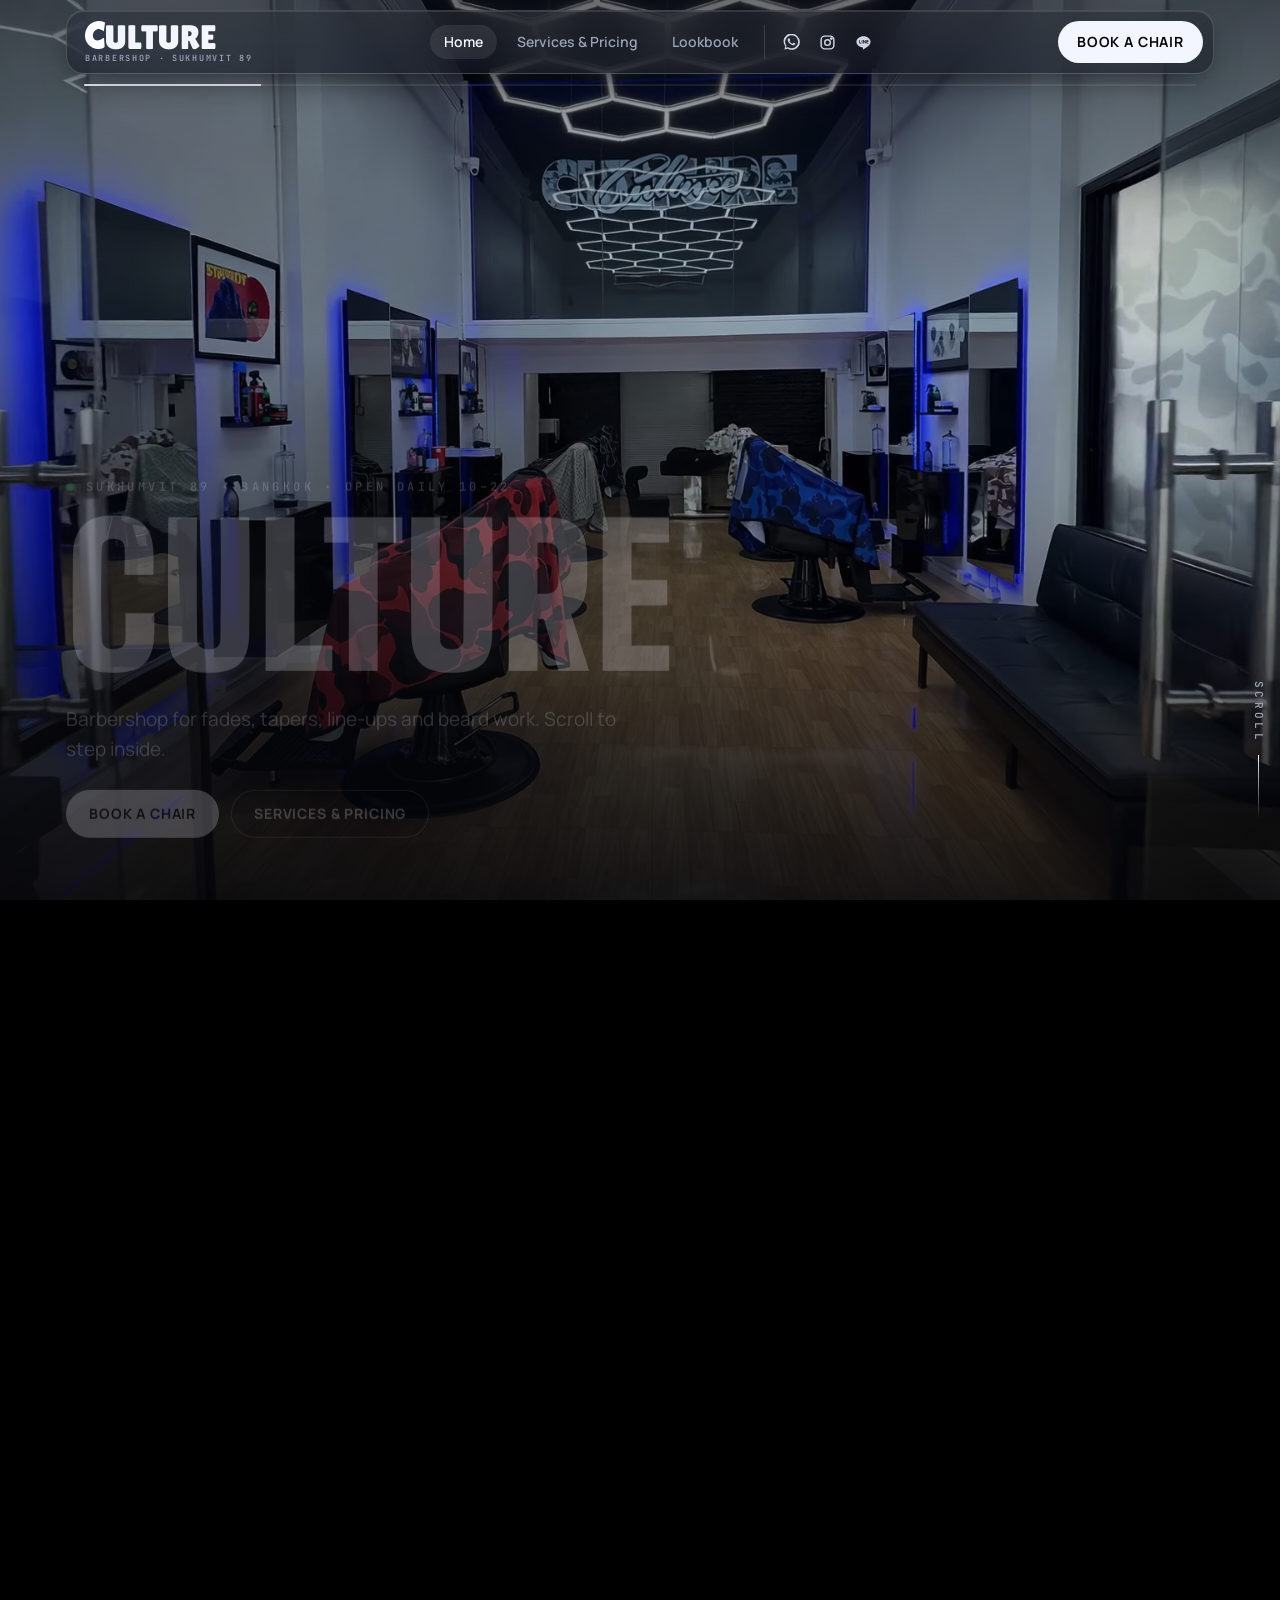
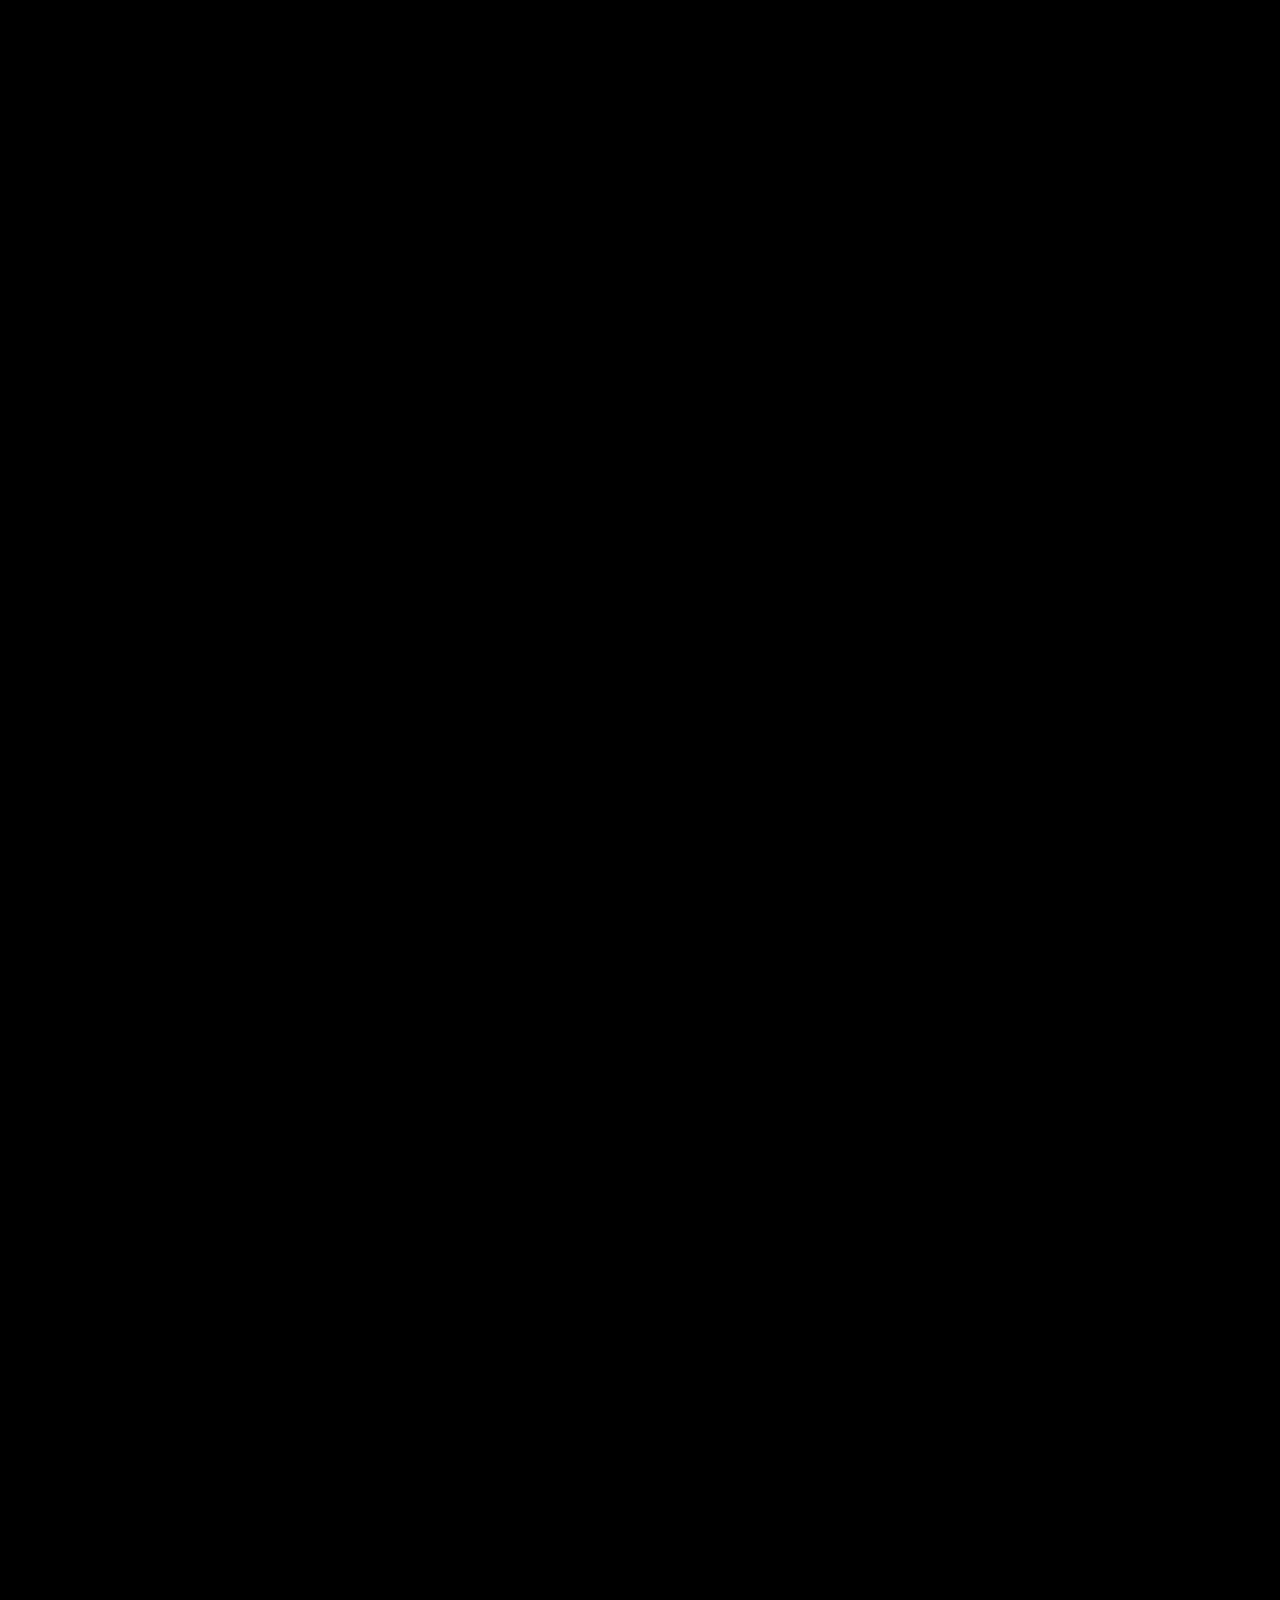
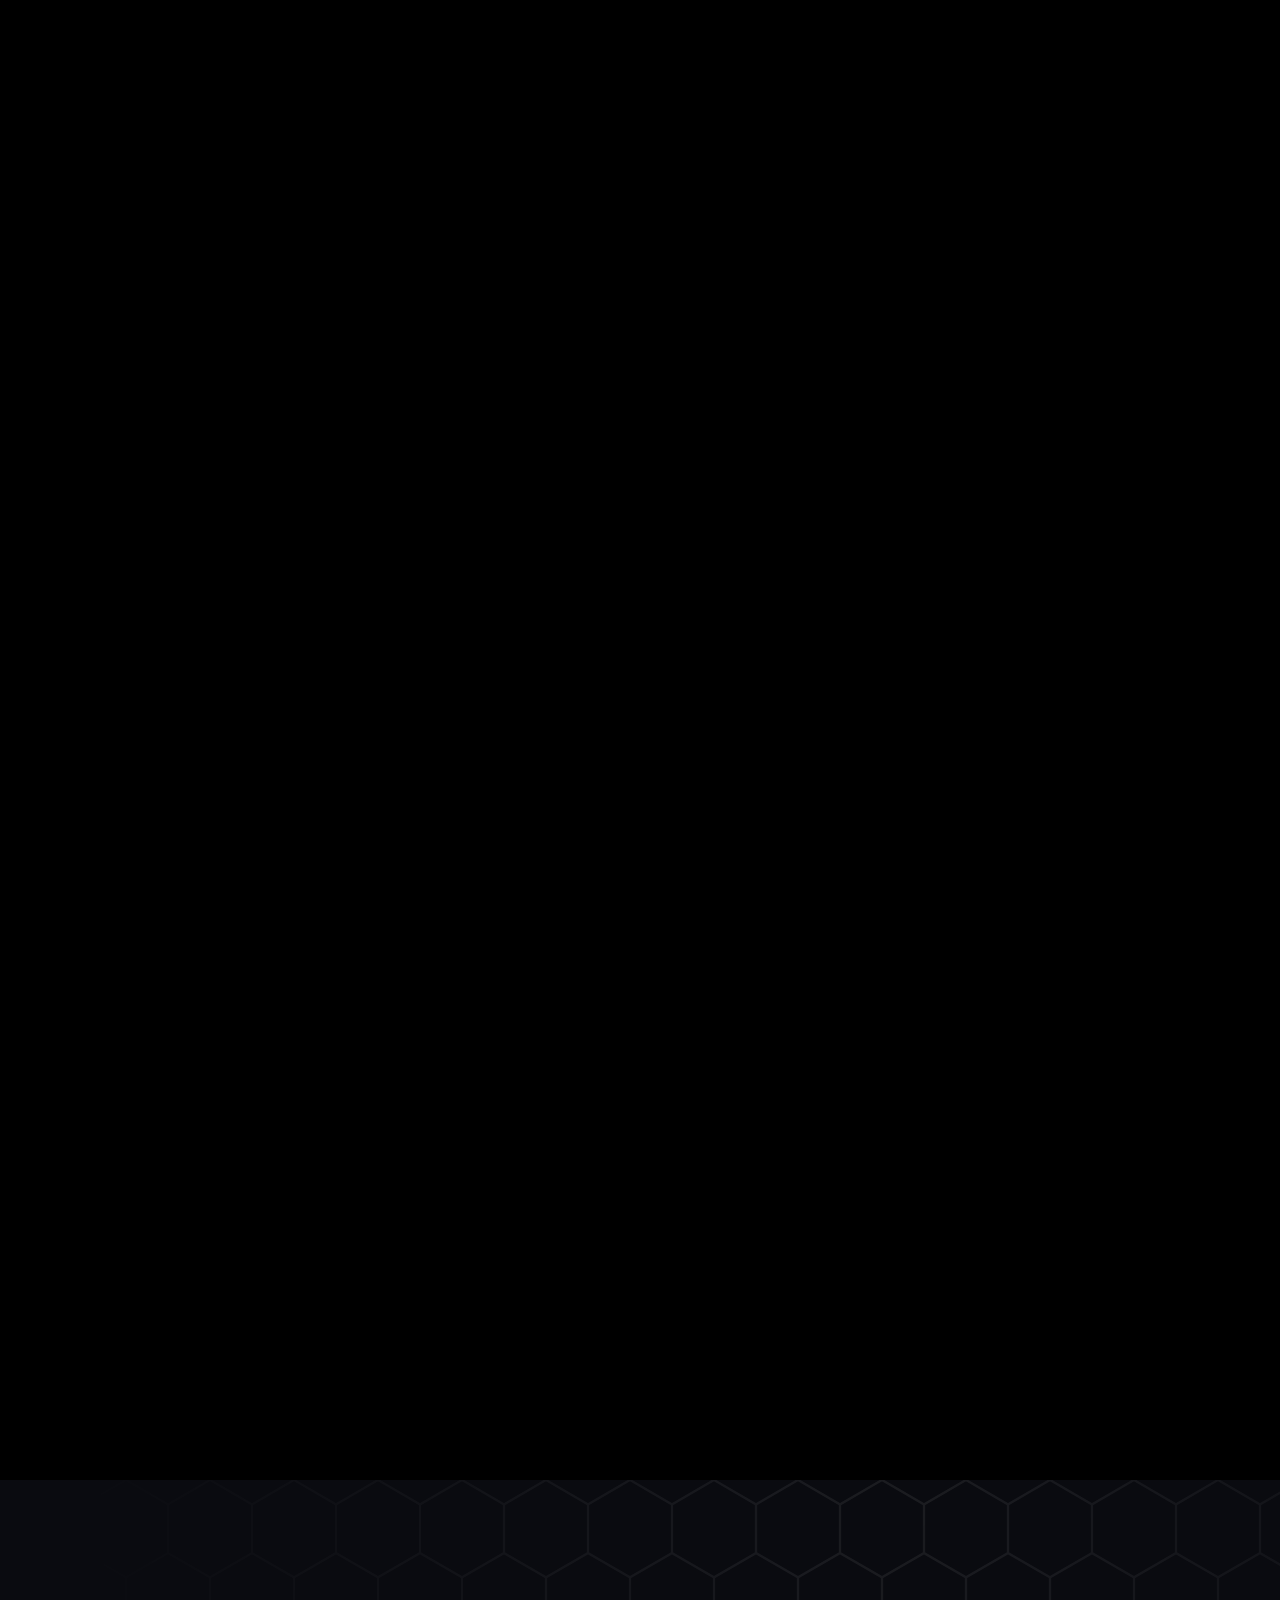
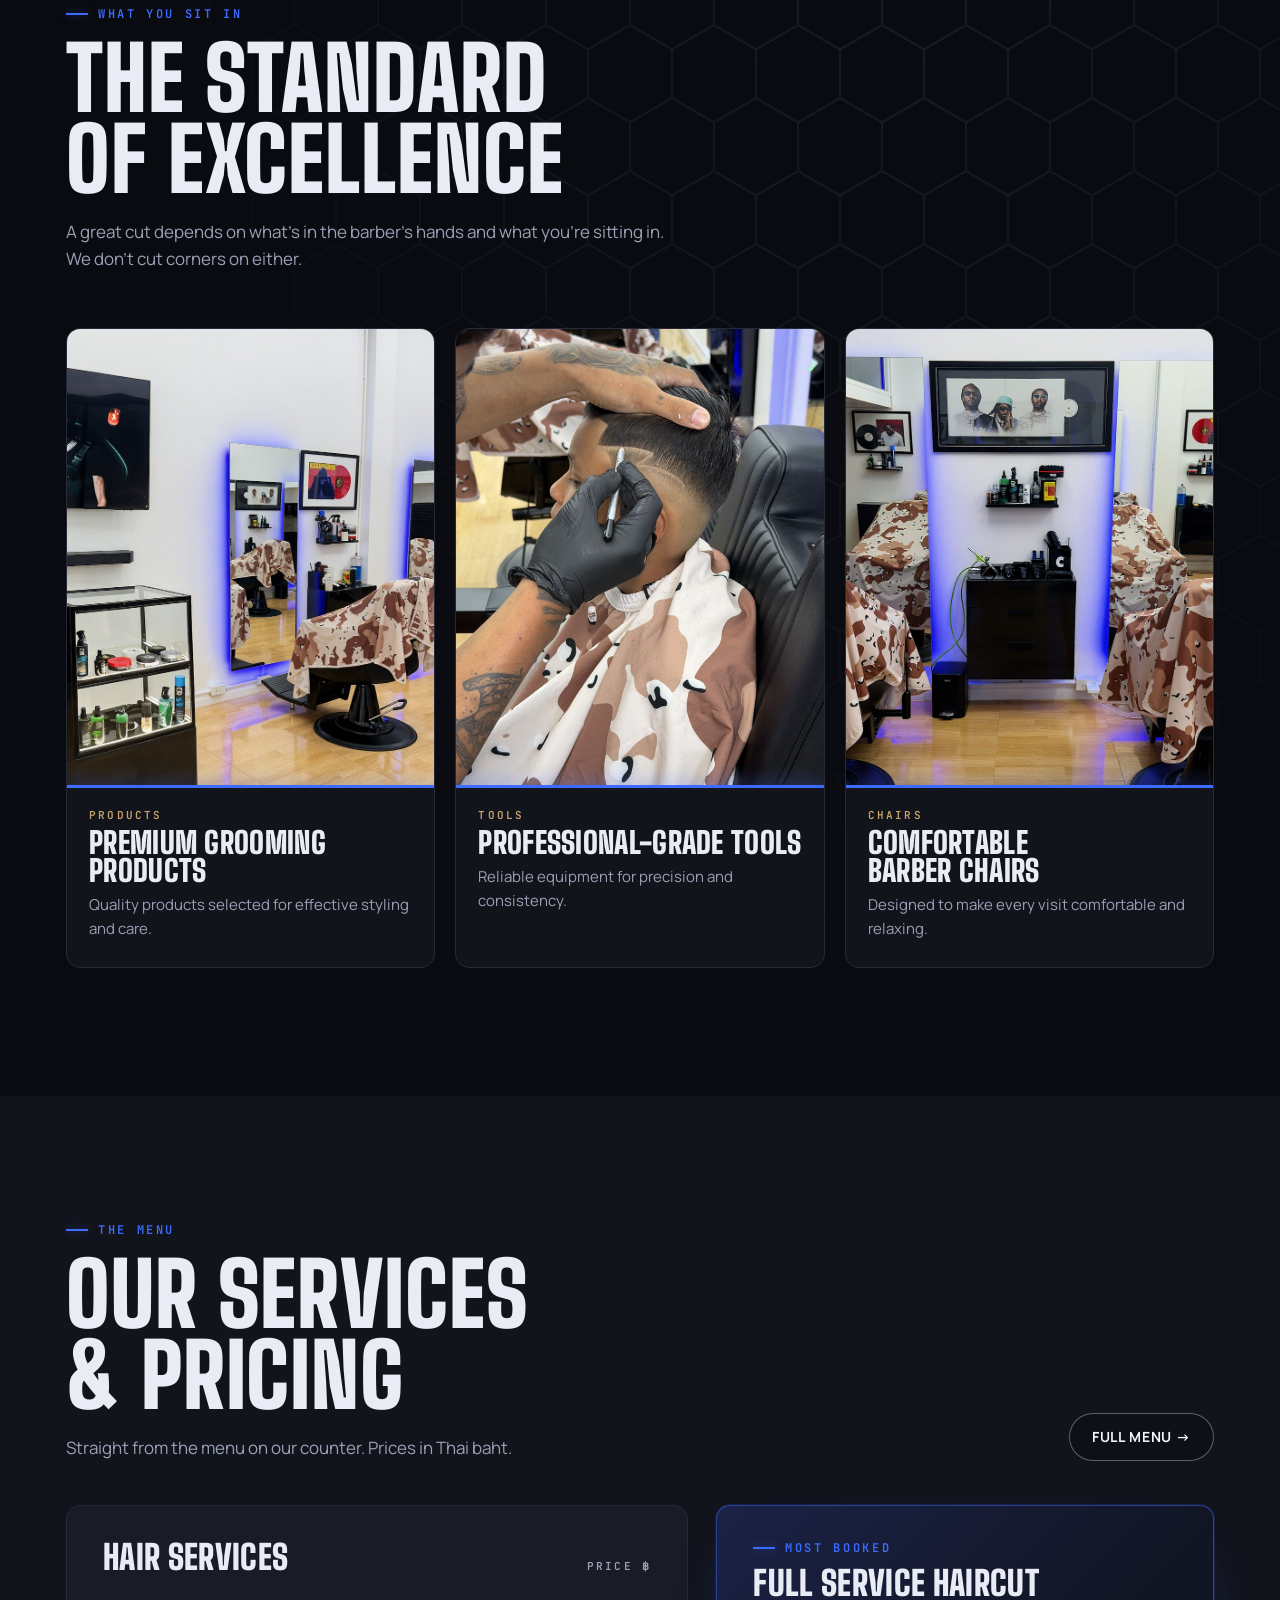
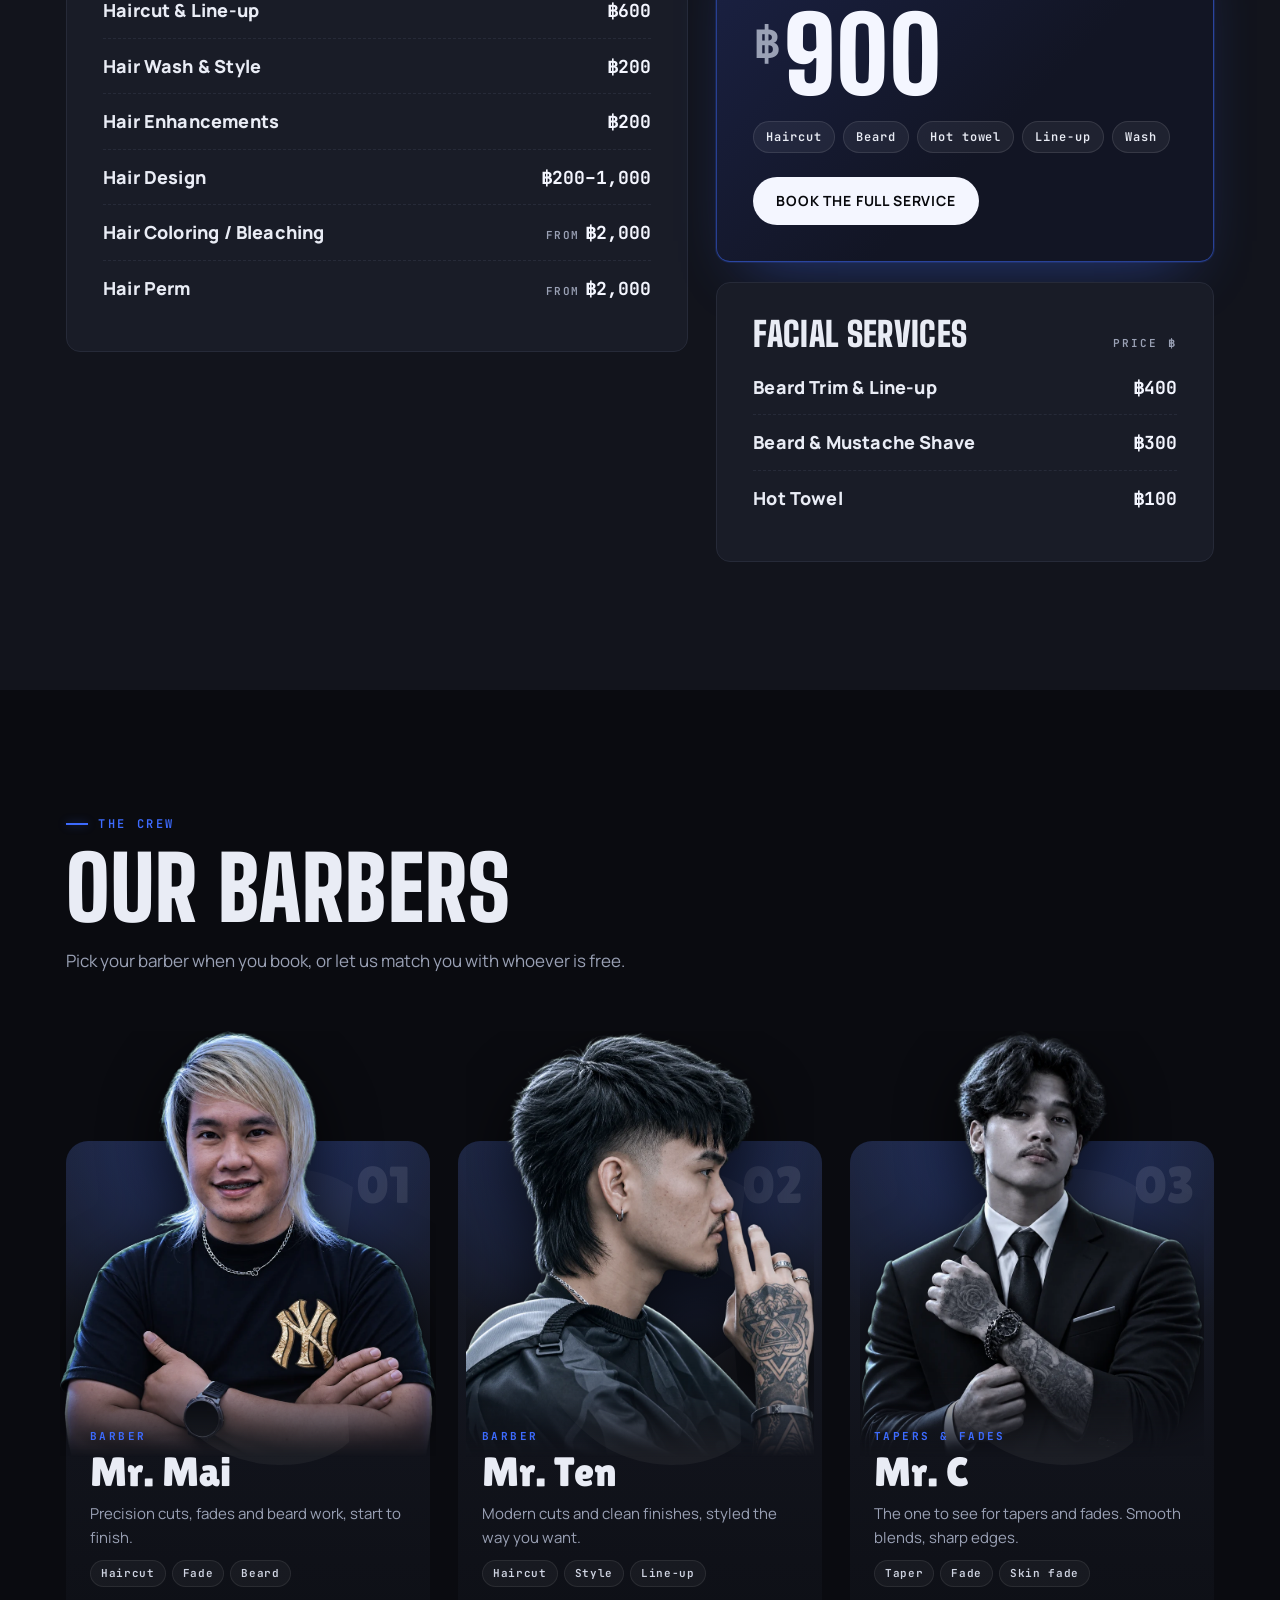
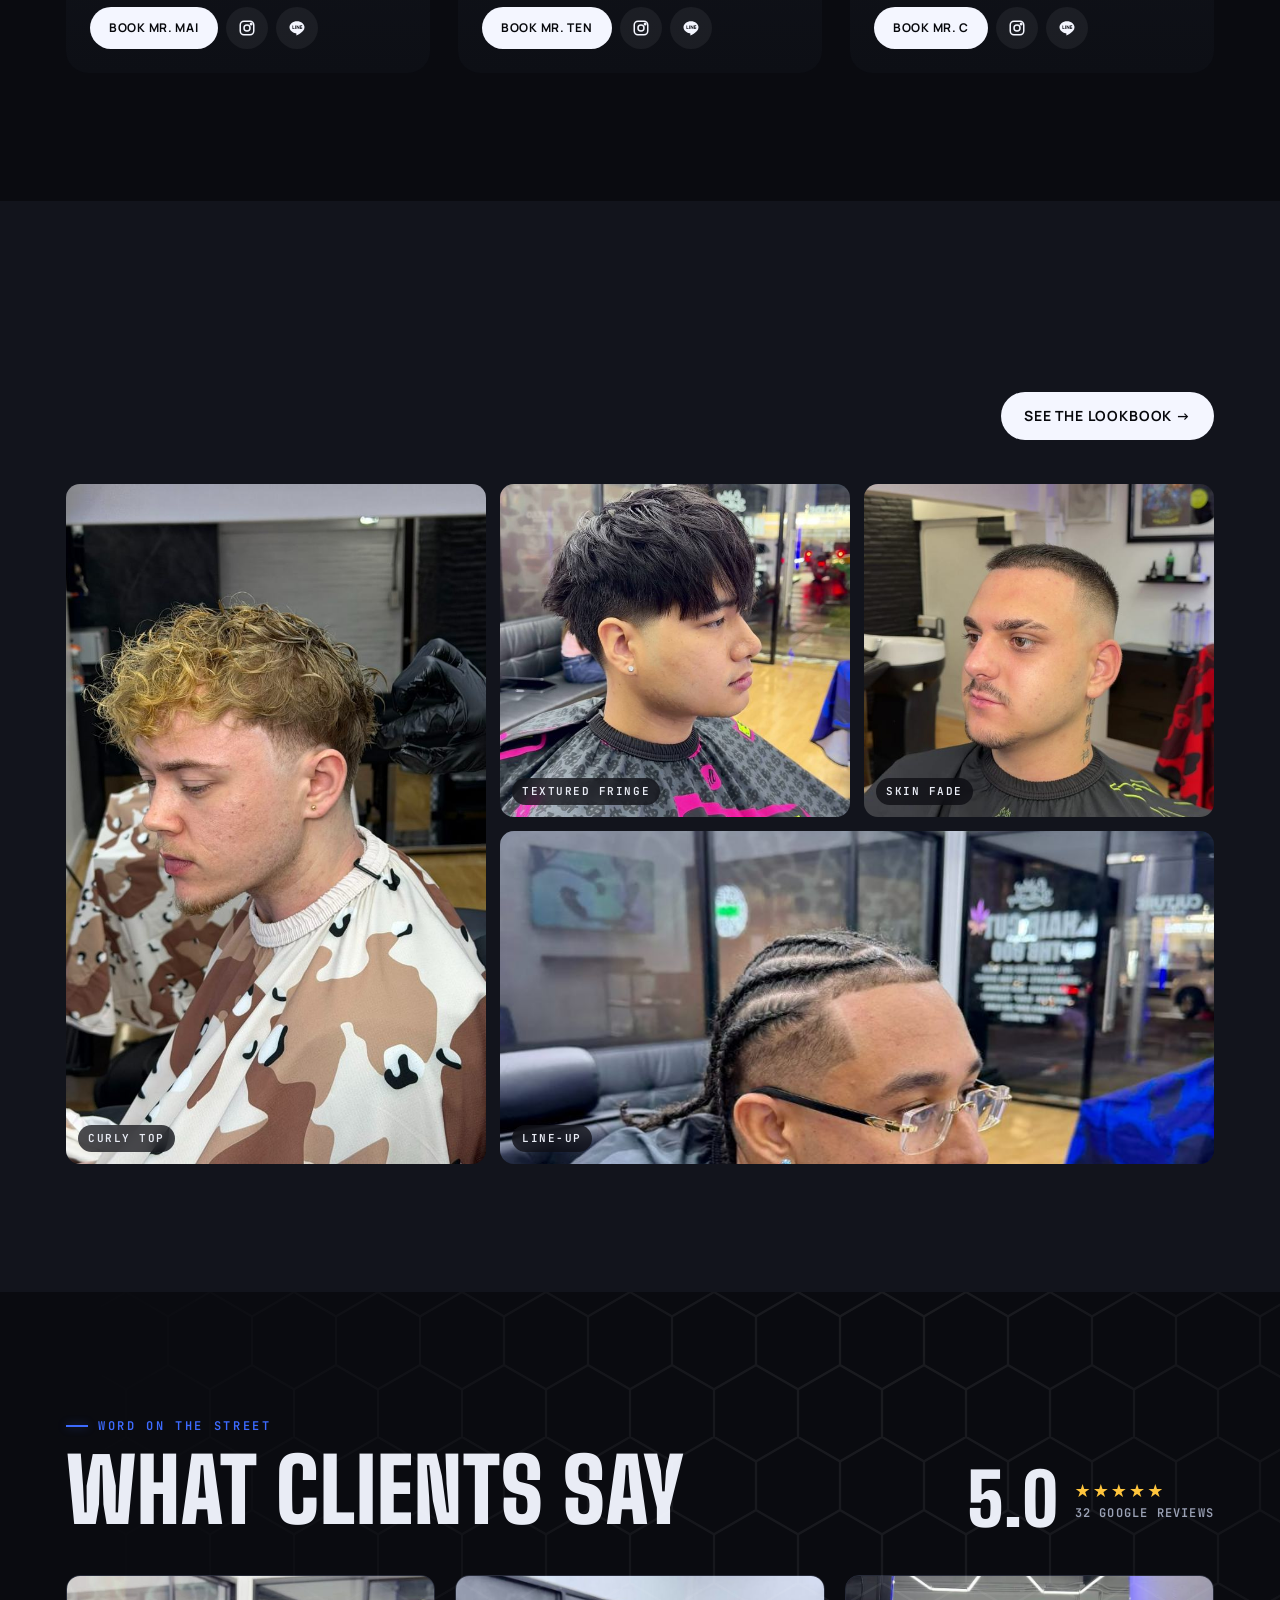
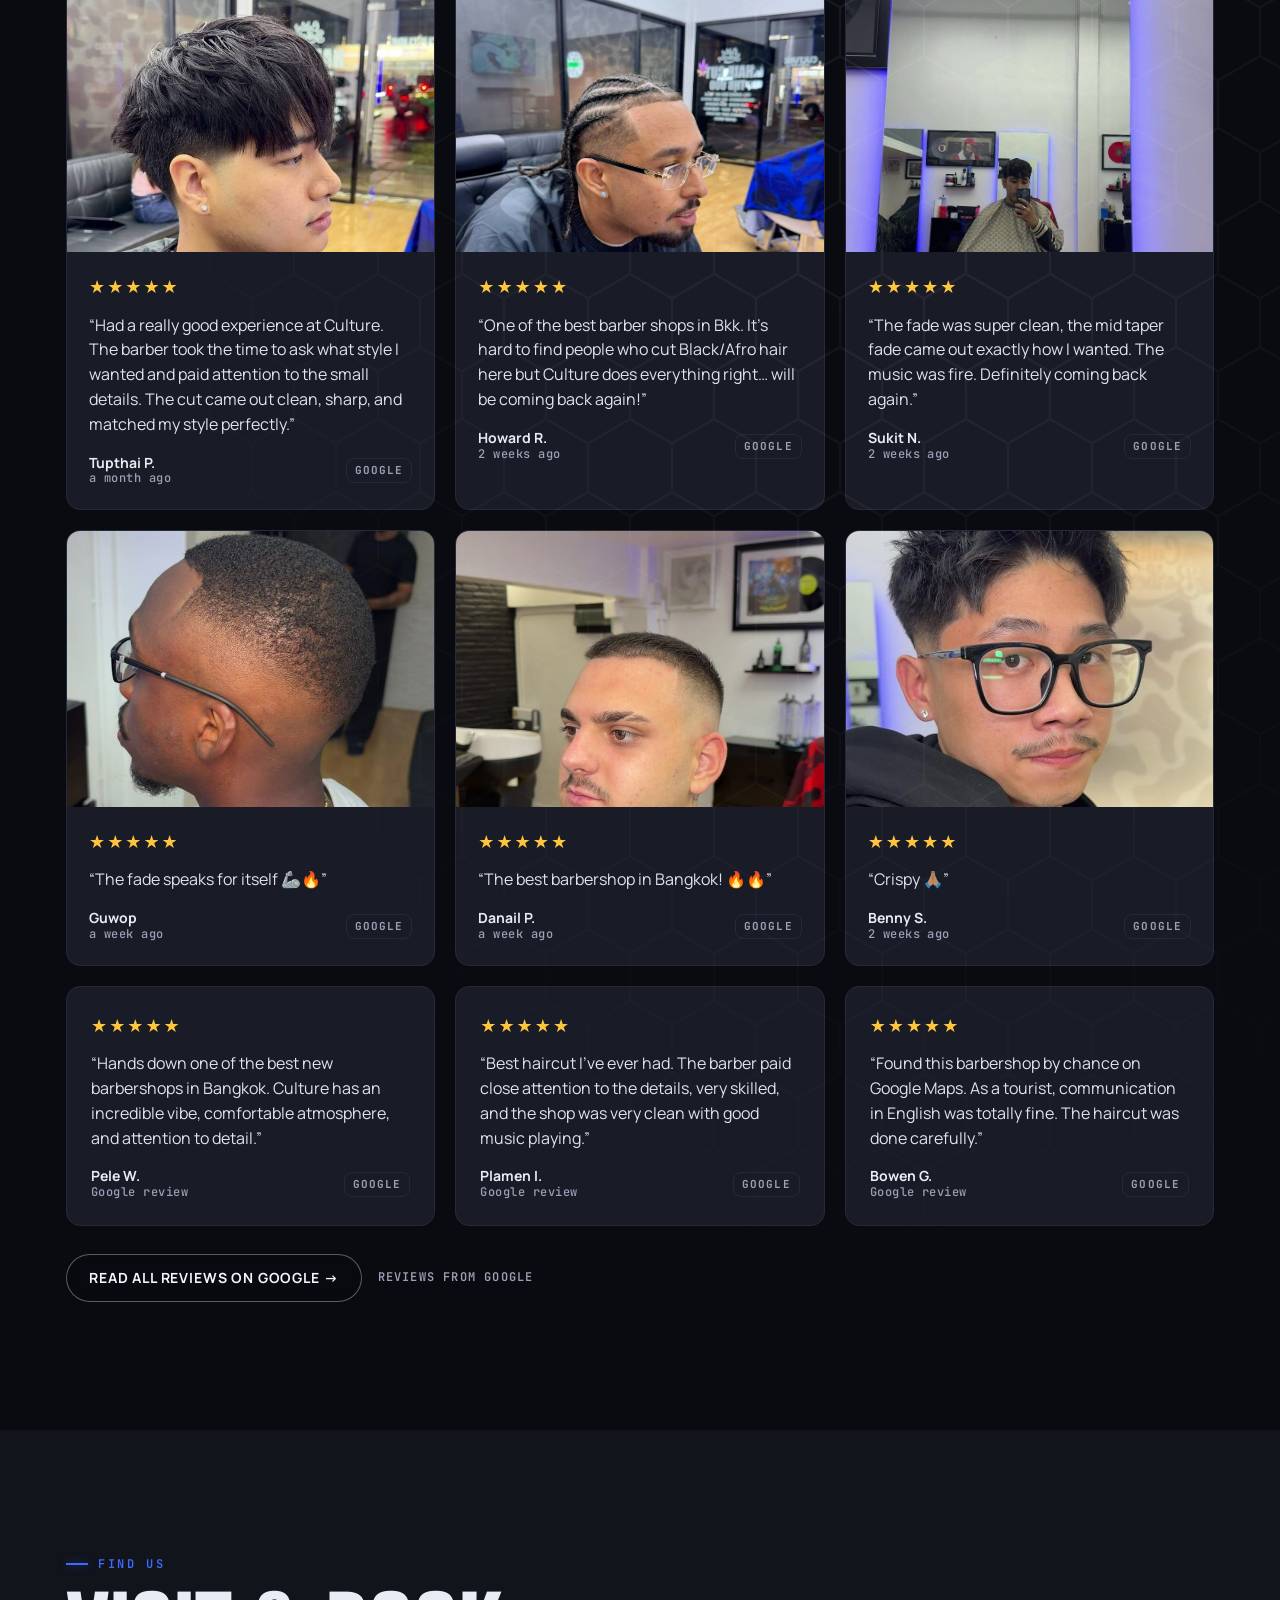
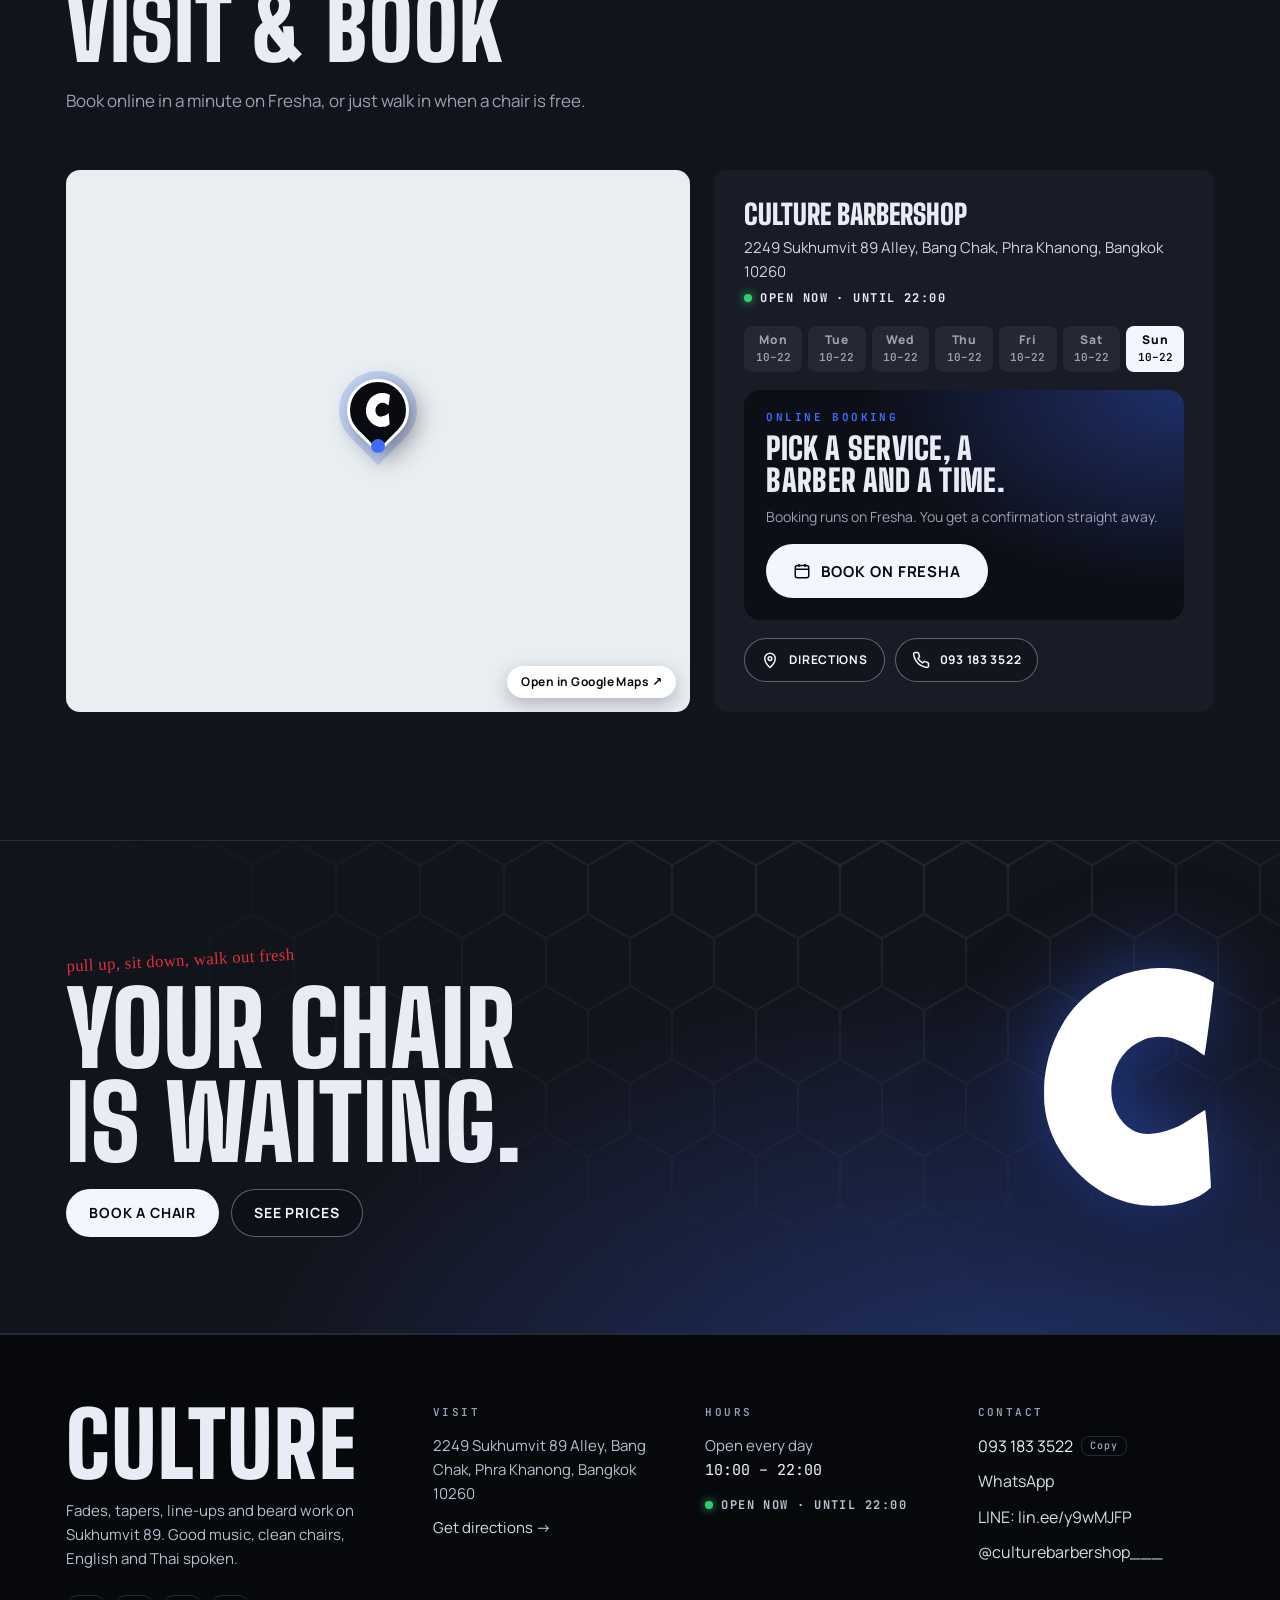
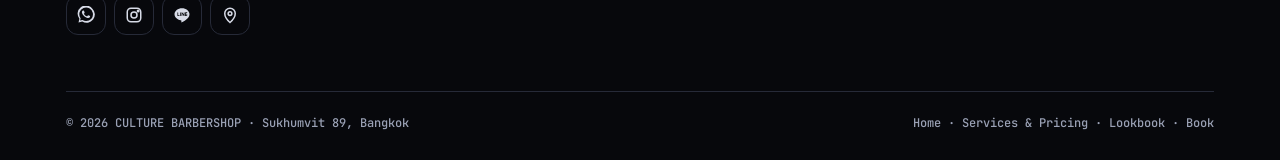
==== commit 34dee9af: "Glass nav with border, social icons in nav and footer - Header is a floating glass bar with a visibl" ====
--- a/index.html
+++ b/index.html
@@ -7,14 +7,14 @@
 <meta name="claude:viewport-fit-sides" content="cover">
 <meta name="description" content="Barbershop on Sukhumvit 89, Bangkok. Fades, tapers, line-ups and beard work. Open daily 10:00–22:00.">
 <link rel="preconnect" href="https://fonts.googleapis.com"><link rel="preconnect" href="https://fonts.gstatic.com" crossorigin><link rel="stylesheet" href="https://fonts.googleapis.com/css2?family=Big+Shoulders+Display:wght@700;800;900&family=JetBrains+Mono:wght@500;600;700&family=Manrope:wght@400;500;600;700;800&family=Permanent+Marker&display=swap">
-<link rel="stylesheet" href="assets/site.css?v=6">
+<link rel="stylesheet" href="assets/site.css?v=7">
 <link rel="icon" href="assets/favicon.svg" type="image/svg+xml">
 <link rel="preload" href="assets/fonts/lilita-one.woff2" as="font" type="font/woff2" crossorigin>
 </head>
 <body>
 <header class="site-header"><nav class="nav wrap" aria-label="Main">
 <a class="brand" href="index.html" aria-label="CULTURE BARBERSHOP home"><span class="logo-wrap"><span class="logo" aria-hidden="true"><img class="logo-c" src="assets/c.svg" alt="" width="77" height="108"><span class="logo-word">ULTURE</span></span><small>BARBERSHOP · SUKHUMVIT 89</small></span></a>
-<ul class="nav-links"><li><a href="index.html" aria-current="page">Home</a></li><li><a href="services.html">Services & Pricing</a></li><li><a href="lookbook.html">Lookbook</a></li></ul>
+<ul class="nav-links"><li><a href="index.html" aria-current="page">Home</a></li><li><a href="services.html">Services & Pricing</a></li><li><a href="lookbook.html">Lookbook</a></li><li class="nav-social"><a href="https://wa.me/66931833522" target="_blank" rel="noopener" aria-label="WhatsApp"><svg viewBox="0 0 24 24" fill="currentColor"><path d="M20.5 3.5A11 11 0 0 0 3.2 17.1L2 22l5-1.3A11 11 0 0 0 20.5 3.5ZM12 20.1a9 9 0 0 1-4.6-1.3l-.3-.2-3 .8.8-2.9-.2-.3A9.1 9.1 0 1 1 12 20.1Zm5-6.8c-.3-.1-1.6-.8-1.9-.9-.3-.1-.4-.1-.6.1l-.9 1.1c-.2.2-.3.2-.6.1a7.4 7.4 0 0 1-3.7-3.2c-.3-.5.3-.5.8-1.6.1-.2 0-.3 0-.5l-.9-2c-.2-.5-.5-.5-.6-.5h-.5a1 1 0 0 0-.7.3 3 3 0 0 0-.9 2.2 5.2 5.2 0 0 0 1.1 2.8 11.9 11.9 0 0 0 4.6 4c1.7.7 2.4.8 3.2.7.5-.1 1.6-.7 1.9-1.3.2-.6.2-1.2.2-1.3l-.5-.3Z"/></svg></a><a href="https://www.instagram.com/culturebarbershop___/" target="_blank" rel="noopener" aria-label="Instagram"><svg viewBox="0 0 24 24" fill="none" stroke="currentColor" stroke-width="2"><rect x="3" y="3" width="18" height="18" rx="5"/><circle cx="12" cy="12" r="4"/><circle cx="17.5" cy="6.5" r="1" fill="currentColor"/></svg></a><a href="https://lin.ee/y9wMJFP" target="_blank" rel="noopener" aria-label="LINE"><svg viewBox="0 0 24 24" fill="currentColor"><path d="M12 3C6.5 3 2 6.6 2 11c0 3.9 3.5 7.2 8.3 7.9.3.1.8.2.9.5.1.3.1.7 0 1l-.1.9c0 .3-.2 1 .9.5s6-3.5 8.2-6.1A7.4 7.4 0 0 0 22 11c0-4.4-4.5-8-10-8Zm-3.6 10.4H6.4a.5.5 0 0 1-.5-.5V8.9a.5.5 0 0 1 1 0v3.5h1.5a.5.5 0 0 1 0 1Zm2.1-.5a.5.5 0 0 1-1 0V8.9a.5.5 0 0 1 1 0Zm4.8 0a.5.5 0 0 1-.9.3l-2-2.8v2.5a.5.5 0 0 1-1 0V8.9a.5.5 0 0 1 .9-.3l2 2.8V8.9a.5.5 0 0 1 1 0Zm3.3-2.5a.5.5 0 0 1 0 1h-1.5v1h1.5a.5.5 0 0 1 0 1h-2a.5.5 0 0 1-.5-.5V8.9a.5.5 0 0 1 .5-.5h2a.5.5 0 0 1 0 1h-1.5v1Z"/></svg></a><a href="#" data-tiktok target="_blank" rel="noopener" aria-label="TikTok" hidden><svg viewBox="0 0 24 24" fill="currentColor"><path d="M16.6 3c.4 2.2 1.9 3.8 4.4 4v3.1c-1.6 0-3.1-.5-4.4-1.3v6.3a6 6 0 1 1-6-6c.3 0 .7 0 1 .1v3.2a2.9 2.9 0 1 0 2 2.7V3h3Z"/></svg></a></li></ul>
 <a class="btn btn--primary" href="https://www.fresha.com/a/culture-barbershop-sukhumvit-89-bangkok-2249-sukhumvit-89-alley-f60gp0az/booking?pId=3025168" target="_blank" rel="noopener">Book a chair</a>
 <button class="menu-btn" aria-label="Menu" aria-expanded="false"><svg width="20" height="20" viewBox="0 0 24 24" fill="none" stroke="currentColor" stroke-width="2"><path d="M3 7h18M3 12h18M3 17h18"/></svg></button>
 </nav></header>
@@ -115,7 +115,7 @@
 <footer class="site-footer"><div class="wrap">
 <div class="foot-grid">
 <div class="foot-brand"><span class="word">CULTURE</span><p>Fades, tapers, line-ups and beard work on Sukhumvit 89. Good music, clean chairs, English and Thai spoken.</p>
-<div class="socials"><a href="https://www.instagram.com/culturebarbershop___/" target="_blank" rel="noopener" aria-label="Instagram"><svg viewBox="0 0 24 24" fill="none" stroke="currentColor" stroke-width="2"><rect x="3" y="3" width="18" height="18" rx="5"/><circle cx="12" cy="12" r="4"/><circle cx="17.5" cy="6.5" r="1" fill="currentColor"/></svg></a><a href="https://lin.ee/y9wMJFP" target="_blank" rel="noopener" aria-label="LINE"><svg viewBox="0 0 24 24" fill="currentColor"><path d="M12 3C6.5 3 2 6.6 2 11c0 3.9 3.5 7.2 8.3 7.9.3.1.8.2.9.5.1.3.1.7 0 1l-.1.9c0 .3-.2 1 .9.5s6-3.5 8.2-6.1A7.4 7.4 0 0 0 22 11c0-4.4-4.5-8-10-8Zm-3.6 10.4H6.4a.5.5 0 0 1-.5-.5V8.9a.5.5 0 0 1 1 0v3.5h1.5a.5.5 0 0 1 0 1Zm2.1-.5a.5.5 0 0 1-1 0V8.9a.5.5 0 0 1 1 0Zm4.8 0a.5.5 0 0 1-.9.3l-2-2.8v2.5a.5.5 0 0 1-1 0V8.9a.5.5 0 0 1 .9-.3l2 2.8V8.9a.5.5 0 0 1 1 0Zm3.3-2.5a.5.5 0 0 1 0 1h-1.5v1h1.5a.5.5 0 0 1 0 1h-2a.5.5 0 0 1-.5-.5V8.9a.5.5 0 0 1 .5-.5h2a.5.5 0 0 1 0 1h-1.5v1Z"/></svg></a><a href="https://www.google.com/maps/place/CULTURE+BARBERSHOP+Sukhumvit+89/@13.7007611,100.6036198,17z/data=!3m1!4b1!4m6!3m5!1s0x30e29fedb9d79cb7:0xbc62ccfe419cfe51!8m2!3d13.7007611!4d100.6036198!16s%2Fg%2F11zfk663jd" target="_blank" rel="noopener" aria-label="Google Maps"><svg viewBox="0 0 24 24" fill="none" stroke="currentColor" stroke-width="2"><path d="M12 22s7-6.2 7-12a7 7 0 0 0-14 0c0 5.8 7 12 7 12Z"/><circle cx="12" cy="10" r="2.5"/></svg></a></div></div>
+<div class="socials"><a href="https://wa.me/66931833522" target="_blank" rel="noopener" aria-label="WhatsApp"><svg viewBox="0 0 24 24" fill="currentColor"><path d="M20.5 3.5A11 11 0 0 0 3.2 17.1L2 22l5-1.3A11 11 0 0 0 20.5 3.5ZM12 20.1a9 9 0 0 1-4.6-1.3l-.3-.2-3 .8.8-2.9-.2-.3A9.1 9.1 0 1 1 12 20.1Zm5-6.8c-.3-.1-1.6-.8-1.9-.9-.3-.1-.4-.1-.6.1l-.9 1.1c-.2.2-.3.2-.6.1a7.4 7.4 0 0 1-3.7-3.2c-.3-.5.3-.5.8-1.6.1-.2 0-.3 0-.5l-.9-2c-.2-.5-.5-.5-.6-.5h-.5a1 1 0 0 0-.7.3 3 3 0 0 0-.9 2.2 5.2 5.2 0 0 0 1.1 2.8 11.9 11.9 0 0 0 4.6 4c1.7.7 2.4.8 3.2.7.5-.1 1.6-.7 1.9-1.3.2-.6.2-1.2.2-1.3l-.5-.3Z"/></svg></a><a href="https://www.instagram.com/culturebarbershop___/" target="_blank" rel="noopener" aria-label="Instagram"><svg viewBox="0 0 24 24" fill="none" stroke="currentColor" stroke-width="2"><rect x="3" y="3" width="18" height="18" rx="5"/><circle cx="12" cy="12" r="4"/><circle cx="17.5" cy="6.5" r="1" fill="currentColor"/></svg></a><a href="https://lin.ee/y9wMJFP" target="_blank" rel="noopener" aria-label="LINE"><svg viewBox="0 0 24 24" fill="currentColor"><path d="M12 3C6.5 3 2 6.6 2 11c0 3.9 3.5 7.2 8.3 7.9.3.1.8.2.9.5.1.3.1.7 0 1l-.1.9c0 .3-.2 1 .9.5s6-3.5 8.2-6.1A7.4 7.4 0 0 0 22 11c0-4.4-4.5-8-10-8Zm-3.6 10.4H6.4a.5.5 0 0 1-.5-.5V8.9a.5.5 0 0 1 1 0v3.5h1.5a.5.5 0 0 1 0 1Zm2.1-.5a.5.5 0 0 1-1 0V8.9a.5.5 0 0 1 1 0Zm4.8 0a.5.5 0 0 1-.9.3l-2-2.8v2.5a.5.5 0 0 1-1 0V8.9a.5.5 0 0 1 .9-.3l2 2.8V8.9a.5.5 0 0 1 1 0Zm3.3-2.5a.5.5 0 0 1 0 1h-1.5v1h1.5a.5.5 0 0 1 0 1h-2a.5.5 0 0 1-.5-.5V8.9a.5.5 0 0 1 .5-.5h2a.5.5 0 0 1 0 1h-1.5v1Z"/></svg></a><a href="#" data-tiktok target="_blank" rel="noopener" aria-label="TikTok" hidden><svg viewBox="0 0 24 24" fill="currentColor"><path d="M16.6 3c.4 2.2 1.9 3.8 4.4 4v3.1c-1.6 0-3.1-.5-4.4-1.3v6.3a6 6 0 1 1-6-6c.3 0 .7 0 1 .1v3.2a2.9 2.9 0 1 0 2 2.7V3h3Z"/></svg></a><a href="https://www.google.com/maps/place/CULTURE+BARBERSHOP+Sukhumvit+89/@13.7007611,100.6036198,17z/data=!3m1!4b1!4m6!3m5!1s0x30e29fedb9d79cb7:0xbc62ccfe419cfe51!8m2!3d13.7007611!4d100.6036198!16s%2Fg%2F11zfk663jd" target="_blank" rel="noopener" aria-label="Google Maps"><svg viewBox="0 0 24 24" fill="none" stroke="currentColor" stroke-width="2"><path d="M12 22s7-6.2 7-12a7 7 0 0 0-14 0c0 5.8 7 12 7 12Z"/><circle cx="12" cy="10" r="2.5"/></svg></a></div></div>
 <div><h4>Visit</h4><p>2249 Sukhumvit 89 Alley, Bang Chak, Phra Khanong, Bangkok 10260</p><p style="margin-top:10px"><a href="https://www.google.com/maps/place/CULTURE+BARBERSHOP+Sukhumvit+89/@13.7007611,100.6036198,17z/data=!3m1!4b1!4m6!3m5!1s0x30e29fedb9d79cb7:0xbc62ccfe419cfe51!8m2!3d13.7007611!4d100.6036198!16s%2Fg%2F11zfk663jd" target="_blank" rel="noopener">Get directions →</a></p></div>
 <div><h4>Hours</h4><p>Open every day<br><span style="font-family:var(--mono);color:var(--hex)">10:00 – 22:00</span></p><p style="margin-top:10px"><span class="open-now" data-open-now></span></p></div>
 <div><h4>Contact</h4><ul>
@@ -126,6 +126,6 @@
 </div>
 <div class="foot-bottom"><span>© <span data-year>2026</span> CULTURE BARBERSHOP · Sukhumvit 89, Bangkok</span><span>Home · Services &amp; Pricing · Lookbook · Book</span></div>
 </div></footer>
-<script src="assets/site.js?v=6"></script>
+<script src="assets/site.js?v=7"></script>
 </body>
 </html>
--- a/assets/site.css
+++ b/assets/site.css
@@ -26,6 +26,7 @@
 }
 @font-face{font-family:"Lilita One";src:url("fonts/lilita-one.woff2") format("woff2");font-weight:400;font-style:normal;font-display:swap}
 *{box-sizing:border-box}
+[hidden]{display:none!important}
 html{scroll-behavior:smooth}
 body{margin:0;background:var(--ceiling);color:var(--ink);font:400 16px/1.6 var(--body);-webkit-font-smoothing:antialiased;overflow-x:hidden}
 img,video{max-width:100%;display:block}
@@ -59,9 +60,12 @@
 .btn svg{width:18px;height:18px;flex:none}
 
 /* header */
-.site-header{position:fixed;top:0;left:0;right:0;z-index:50;padding-top:env(safe-area-inset-top,0px);transition:background .3s,border-color .3s;border-bottom:1px solid transparent}
-.site-header.solid{background:rgba(10,11,16,.86);backdrop-filter:blur(14px);border-color:var(--line)}
-.nav{display:flex;align-items:center;justify-content:space-between;gap:16px;height:72px}
+/* header: a floating glass bar, the same at every scroll position */
+.site-header{position:fixed;top:0;left:0;right:0;z-index:50;padding:calc(10px + env(safe-area-inset-top,0px)) var(--gutter-r) 0 var(--gutter-l);pointer-events:none}
+.nav{position:relative;pointer-events:auto;display:flex;align-items:center;justify-content:space-between;gap:16px;height:64px;max-width:calc(var(--wrap) - 32px);margin:0 auto;padding:0 10px 0 18px;border-radius:18px;
+  background:linear-gradient(180deg,rgba(255,255,255,.07),rgba(255,255,255,.02)),rgba(12,14,21,.55);
+  -webkit-backdrop-filter:blur(18px) saturate(160%);backdrop-filter:blur(18px) saturate(160%);
+  border:1px solid rgba(255,255,255,.16);box-shadow:inset 0 1px 0 rgba(255,255,255,.10),0 12px 34px -12px rgba(0,0,0,.65)}
 .brand{display:flex;align-items:center;text-decoration:none;color:var(--hex)}
 /* logo: the C mark, with "ULTURE" set to sit on the C's baseline so it reads as one word */
 .logo{--h:28px;display:inline-flex;align-items:flex-end;line-height:1;color:var(--hex)}
@@ -73,17 +77,26 @@
 .nav-links{display:flex;align-items:center;gap:6px;list-style:none;margin:0;padding:0}
 .nav-links a{display:block;padding:10px 14px;border-radius:999px;font:600 14px/1 var(--body);text-decoration:none;color:var(--muted);transition:color .2s,background .2s}
 .nav-links a:hover{color:var(--hex)}
-.nav-links a[aria-current="page"]{color:var(--hex);background:rgba(255,255,255,.07)}
+.nav-links a[aria-current="page"]{color:var(--hex);background:rgba(255,255,255,.09)}
+.nav-social{display:flex;align-items:center;gap:2px;margin-left:6px;padding-left:10px;border-left:1px solid rgba(255,255,255,.14)}
+.nav-links .nav-social a{width:34px;height:34px;padding:0;display:grid;place-items:center;border-radius:50%;color:#cfd4e2}
+.nav-links .nav-social a:hover{color:#fff;background:rgba(61,107,255,.22)}
+.nav-social svg{width:17px;height:17px}
+@media (max-width:1060px) and (min-width:881px){.nav-links a{padding:10px 10px}}
 .nav .btn{min-height:42px;padding:0 18px}
-.menu-btn{display:none;background:none;border:1px solid var(--line);color:var(--hex);width:44px;height:44px;border-radius:12px;cursor:pointer}
+.menu-btn{display:none;background:rgba(255,255,255,.04);border:1px solid rgba(255,255,255,.16);color:var(--hex);width:44px;height:44px;border-radius:12px;cursor:pointer}
 @media (max-width:880px){
   .nav-links{display:none}
   .nav .btn--primary{min-height:40px;padding:0 14px;font-size:12px;margin-left:auto}
   .nav{gap:10px}
   .menu-btn{display:grid;place-items:center}
-  .site-header.open{background:rgba(10,11,16,.97)}
-  .site-header.open .nav-links{display:flex;position:absolute;top:calc(72px + env(safe-area-inset-top,0px));left:0;right:0;flex-direction:column;align-items:stretch;padding:8px var(--gutter-r) 20px var(--gutter-l);background:rgba(10,11,16,.97);border-bottom:1px solid var(--line)}
-  .site-header.open .nav-links a{padding:16px 6px;font-size:18px;border-radius:0;border-bottom:1px solid var(--line)}
+  .nav{padding:0 8px 0 14px}
+  .site-header.open .nav-links{display:flex;position:absolute;top:calc(100% + 8px);left:0;right:0;flex-direction:column;align-items:stretch;padding:6px 16px 16px;border-radius:18px;
+    background:#0e1018;border:1px solid rgba(255,255,255,.16);box-shadow:0 18px 40px -14px rgba(0,0,0,.7)}
+  .site-header.open .nav-links a{padding:16px 6px;font-size:18px;border-radius:0;border-bottom:1px solid rgba(255,255,255,.08)}
+  .site-header.open .nav-links .nav-social{margin:14px 0 0;padding:0;border:0;gap:10px}
+  .site-header.open .nav-links .nav-social a{width:46px;height:46px;border-radius:14px;border:1px solid rgba(255,255,255,.14);padding:0}
+  .site-header.open .nav-links .nav-social svg{width:20px;height:20px}
 }
 
 /* ---------- scroll video hero ---------- */
@@ -103,7 +116,7 @@
 .scroll-cue{position:absolute;right:var(--gutter-r);bottom:clamp(40px,9vh,96px);font:600 11px/1 var(--mono);letter-spacing:.3em;text-transform:uppercase;color:var(--muted);writing-mode:vertical-rl;display:flex;align-items:center;gap:12px}
 .scroll-cue::after{content:"";width:1px;height:64px;background:linear-gradient(var(--hex),transparent);animation:cue 1.8s ease-in-out infinite}
 @keyframes cue{0%{transform:scaleY(0);transform-origin:top}50%{transform:scaleY(1);transform-origin:top}51%{transform-origin:bottom}100%{transform:scaleY(0);transform-origin:bottom}}
-.hero-progress{position:absolute;left:var(--gutter-l);right:var(--gutter-r);top:calc(84px + env(safe-area-inset-top,0px));height:2px;background:rgba(255,255,255,.12);border-radius:2px;overflow:hidden;max-width:var(--wrap);margin:0 auto}
+.hero-progress{position:absolute;left:calc(var(--gutter-l) + 18px);right:calc(var(--gutter-r) + 18px);top:calc(84px + env(safe-area-inset-top,0px));height:2px;background:rgba(255,255,255,.10);border-radius:2px;overflow:hidden;max-width:calc(var(--wrap) - 68px);margin:0 auto}
 .hero-progress span{display:block;height:100%;width:0;background:var(--hex);box-shadow:0 0 12px var(--hex)}
 @media (prefers-reduced-motion:reduce){
   .hero{height:auto}
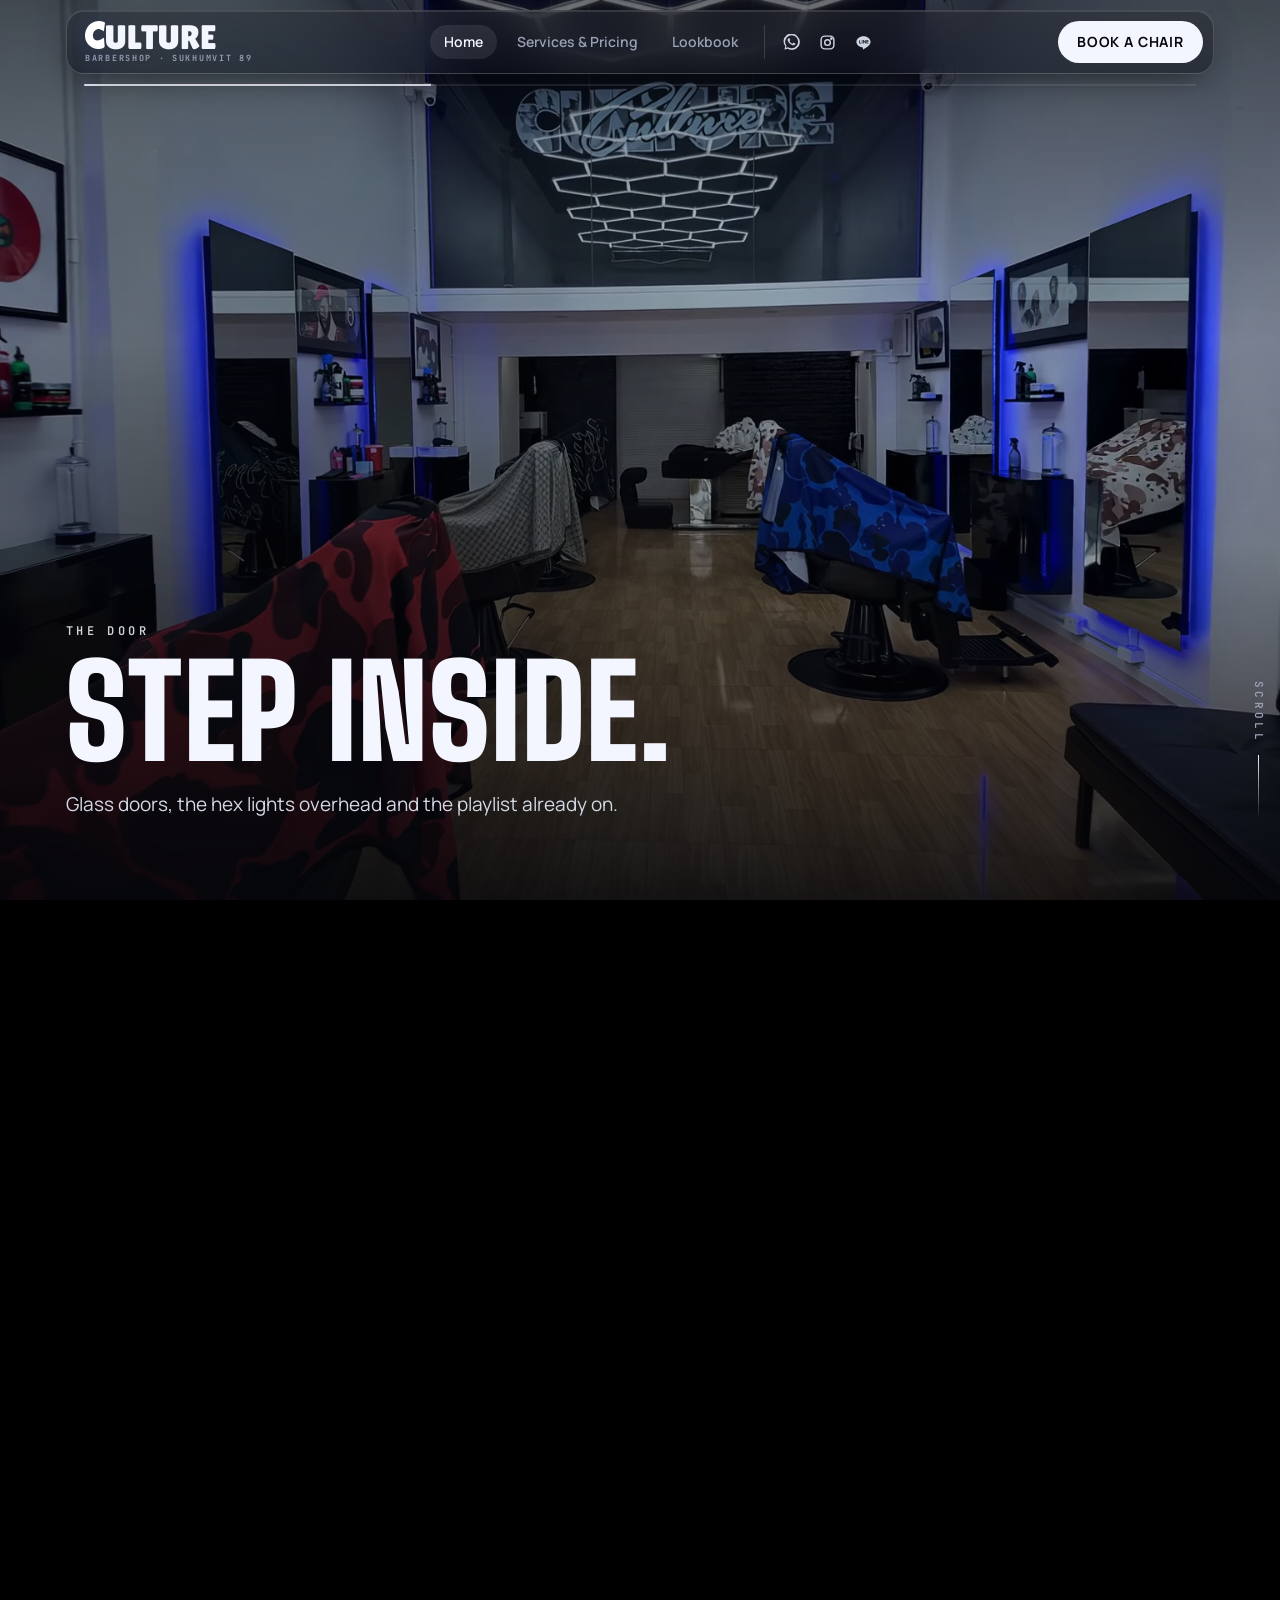
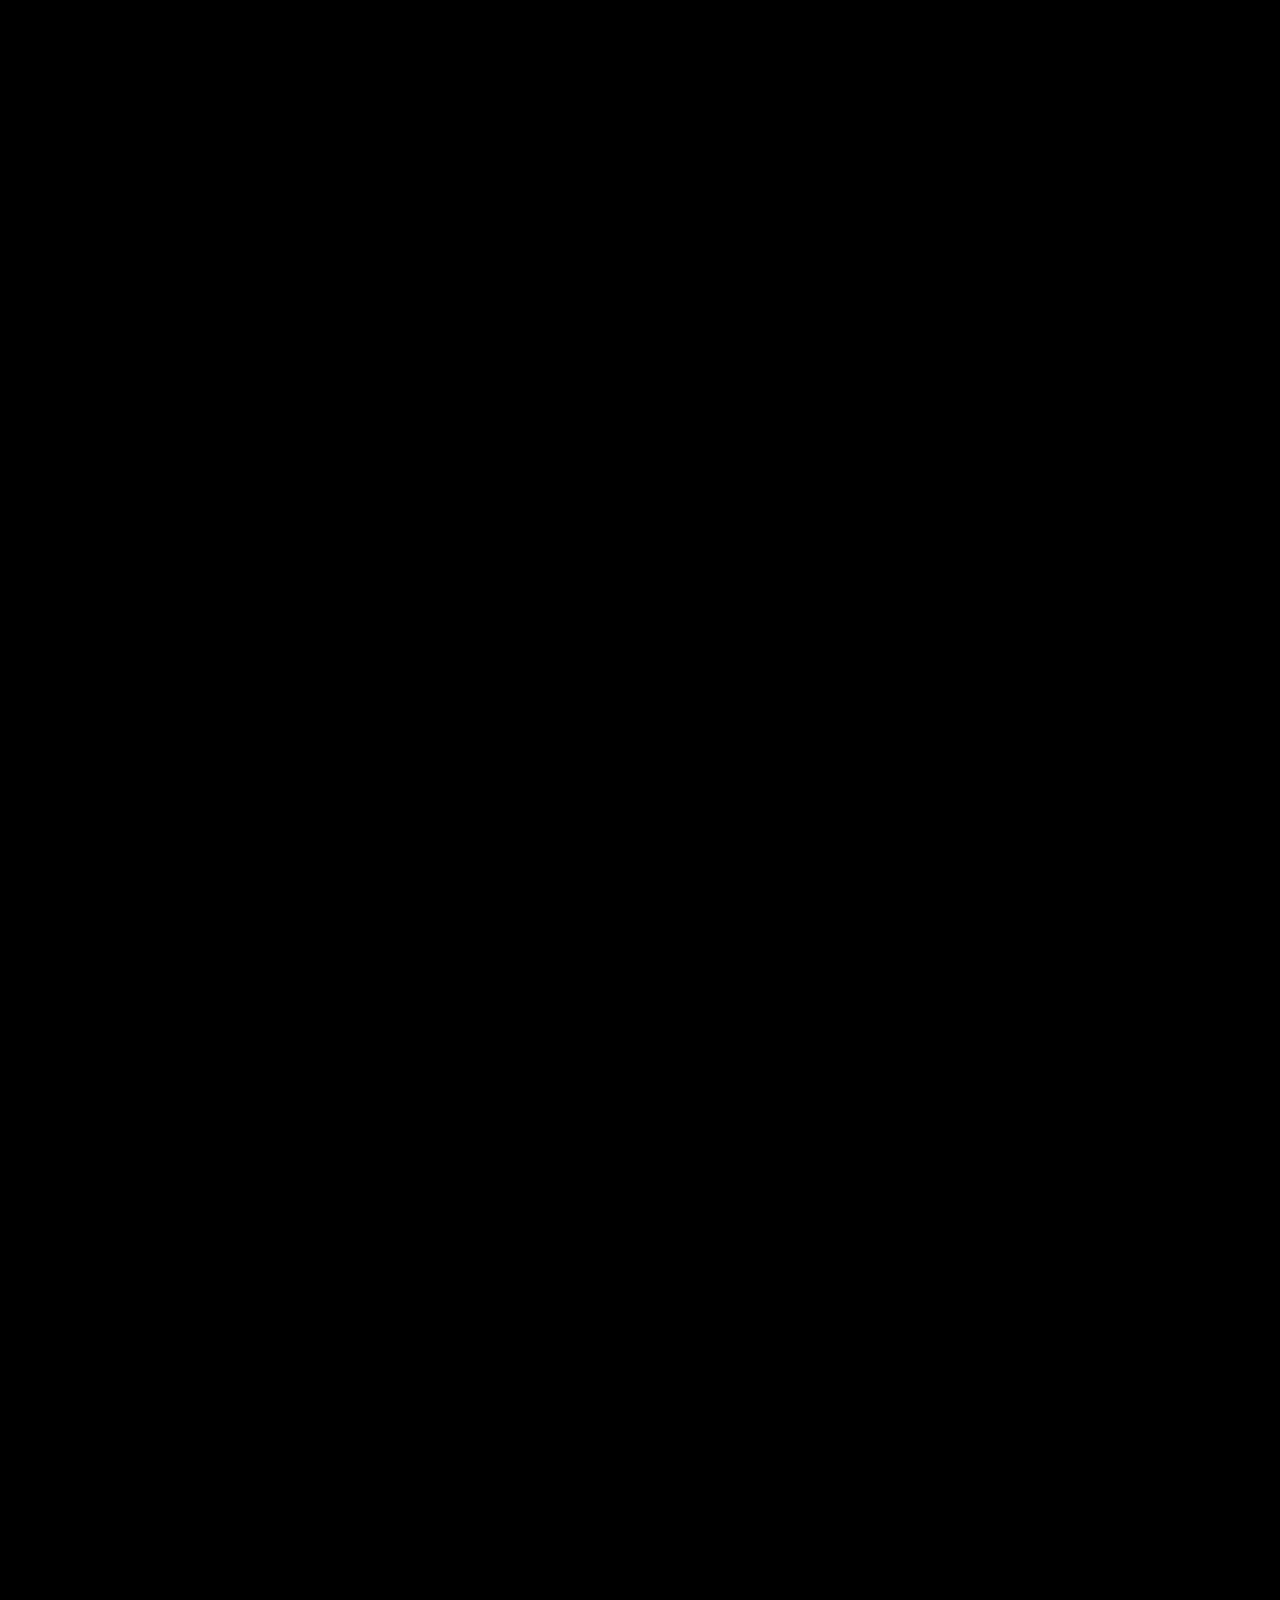
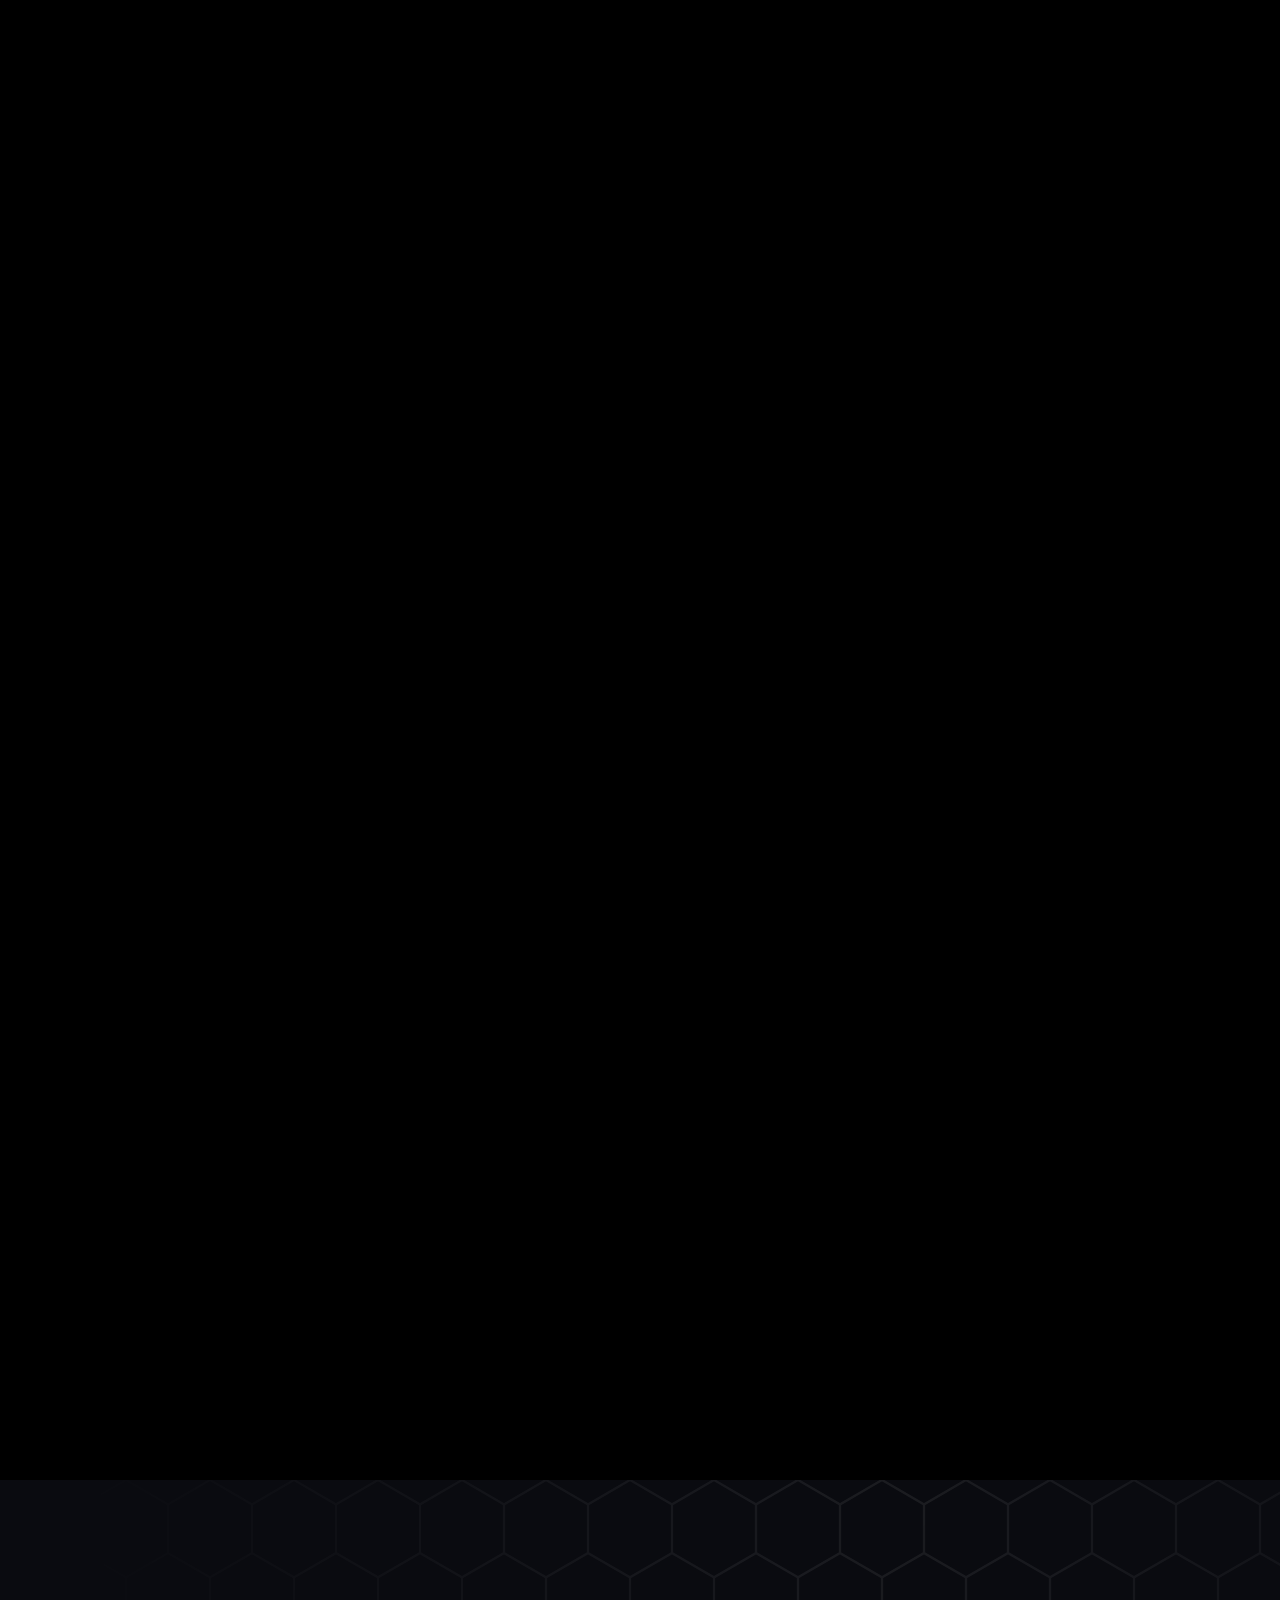
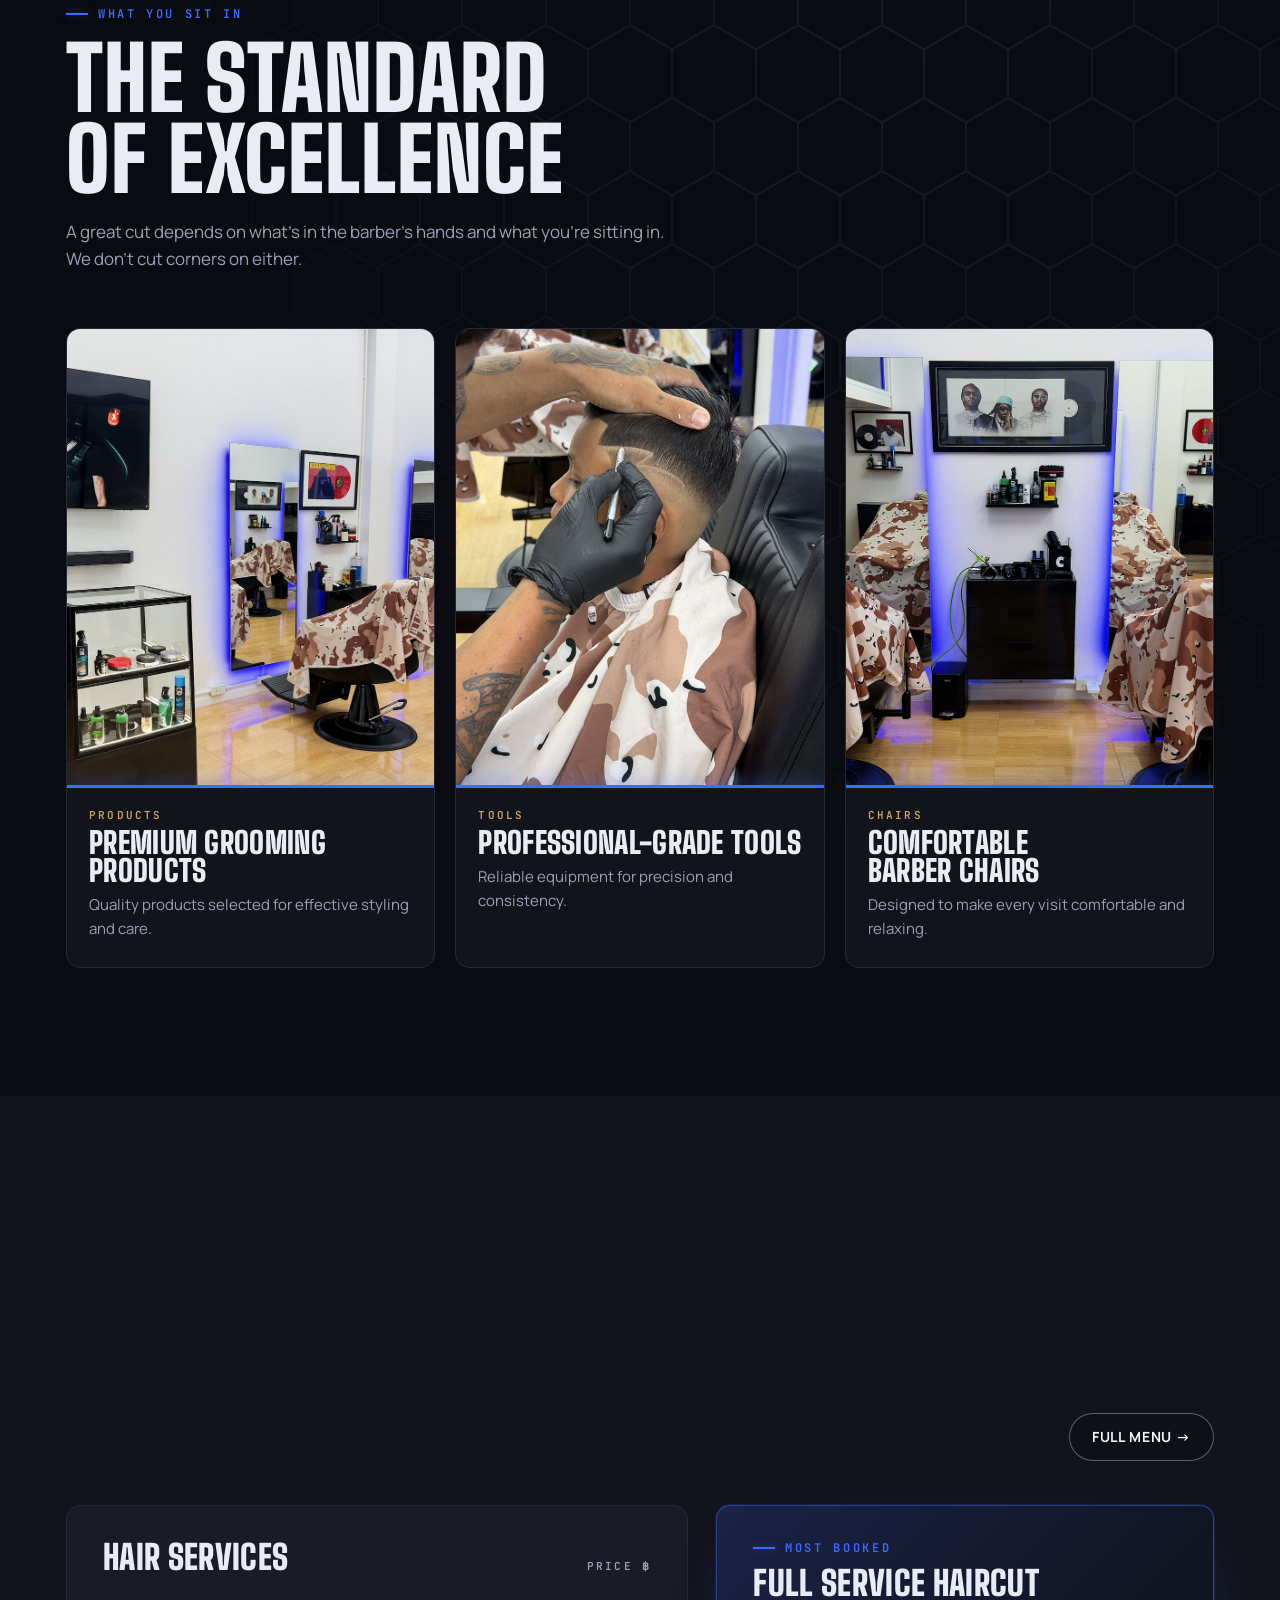
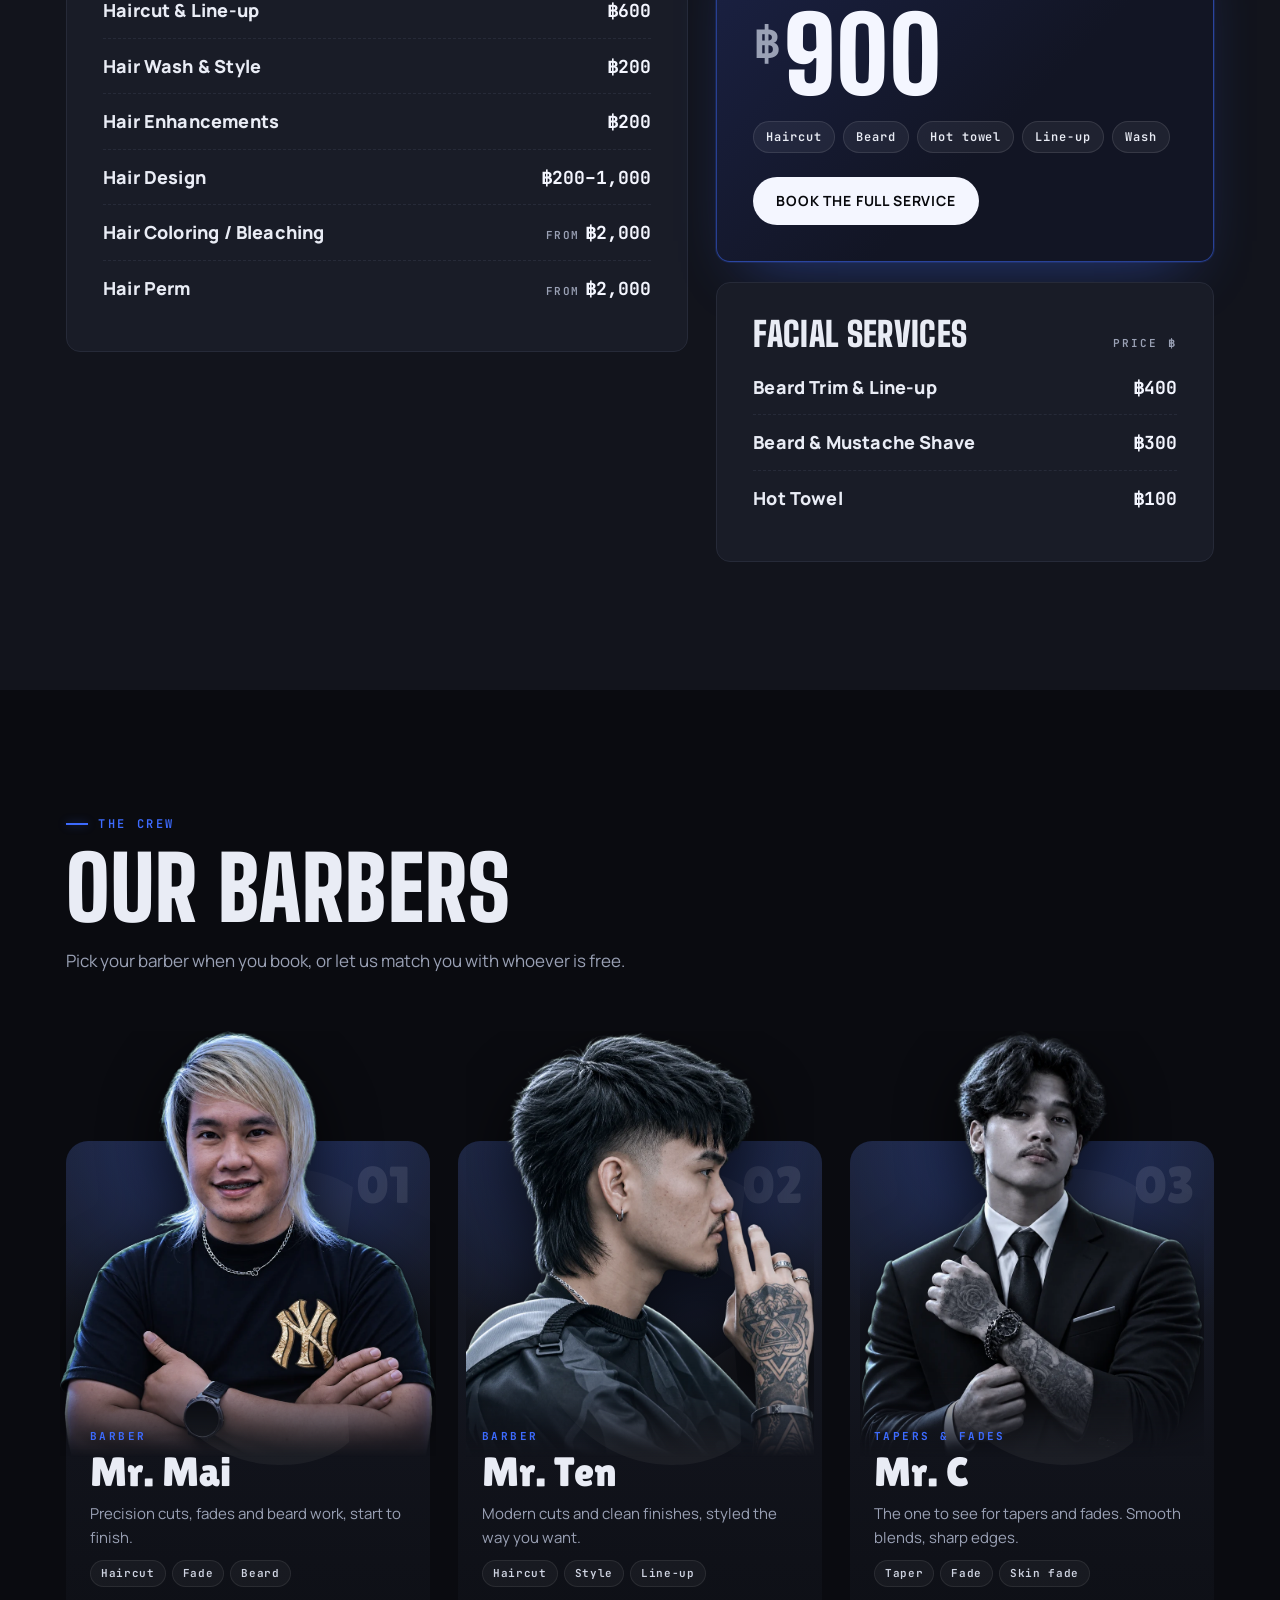
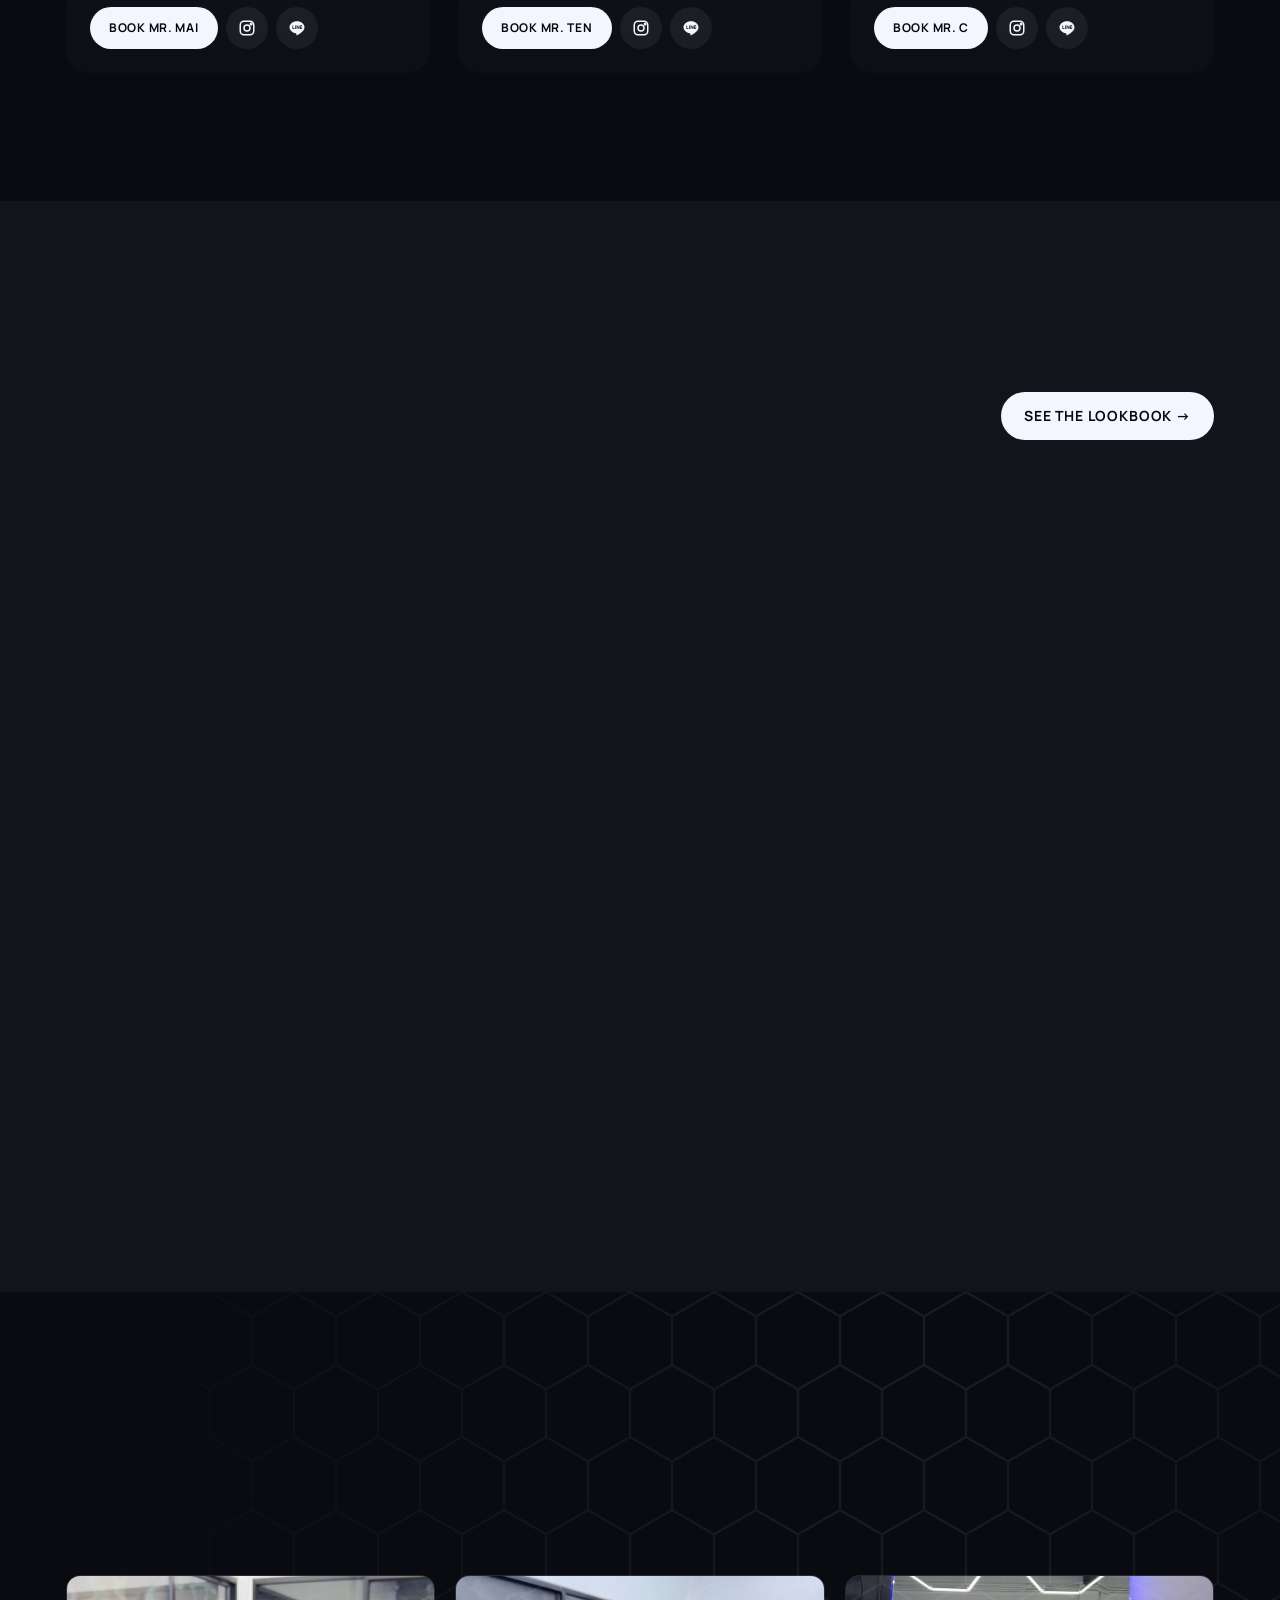
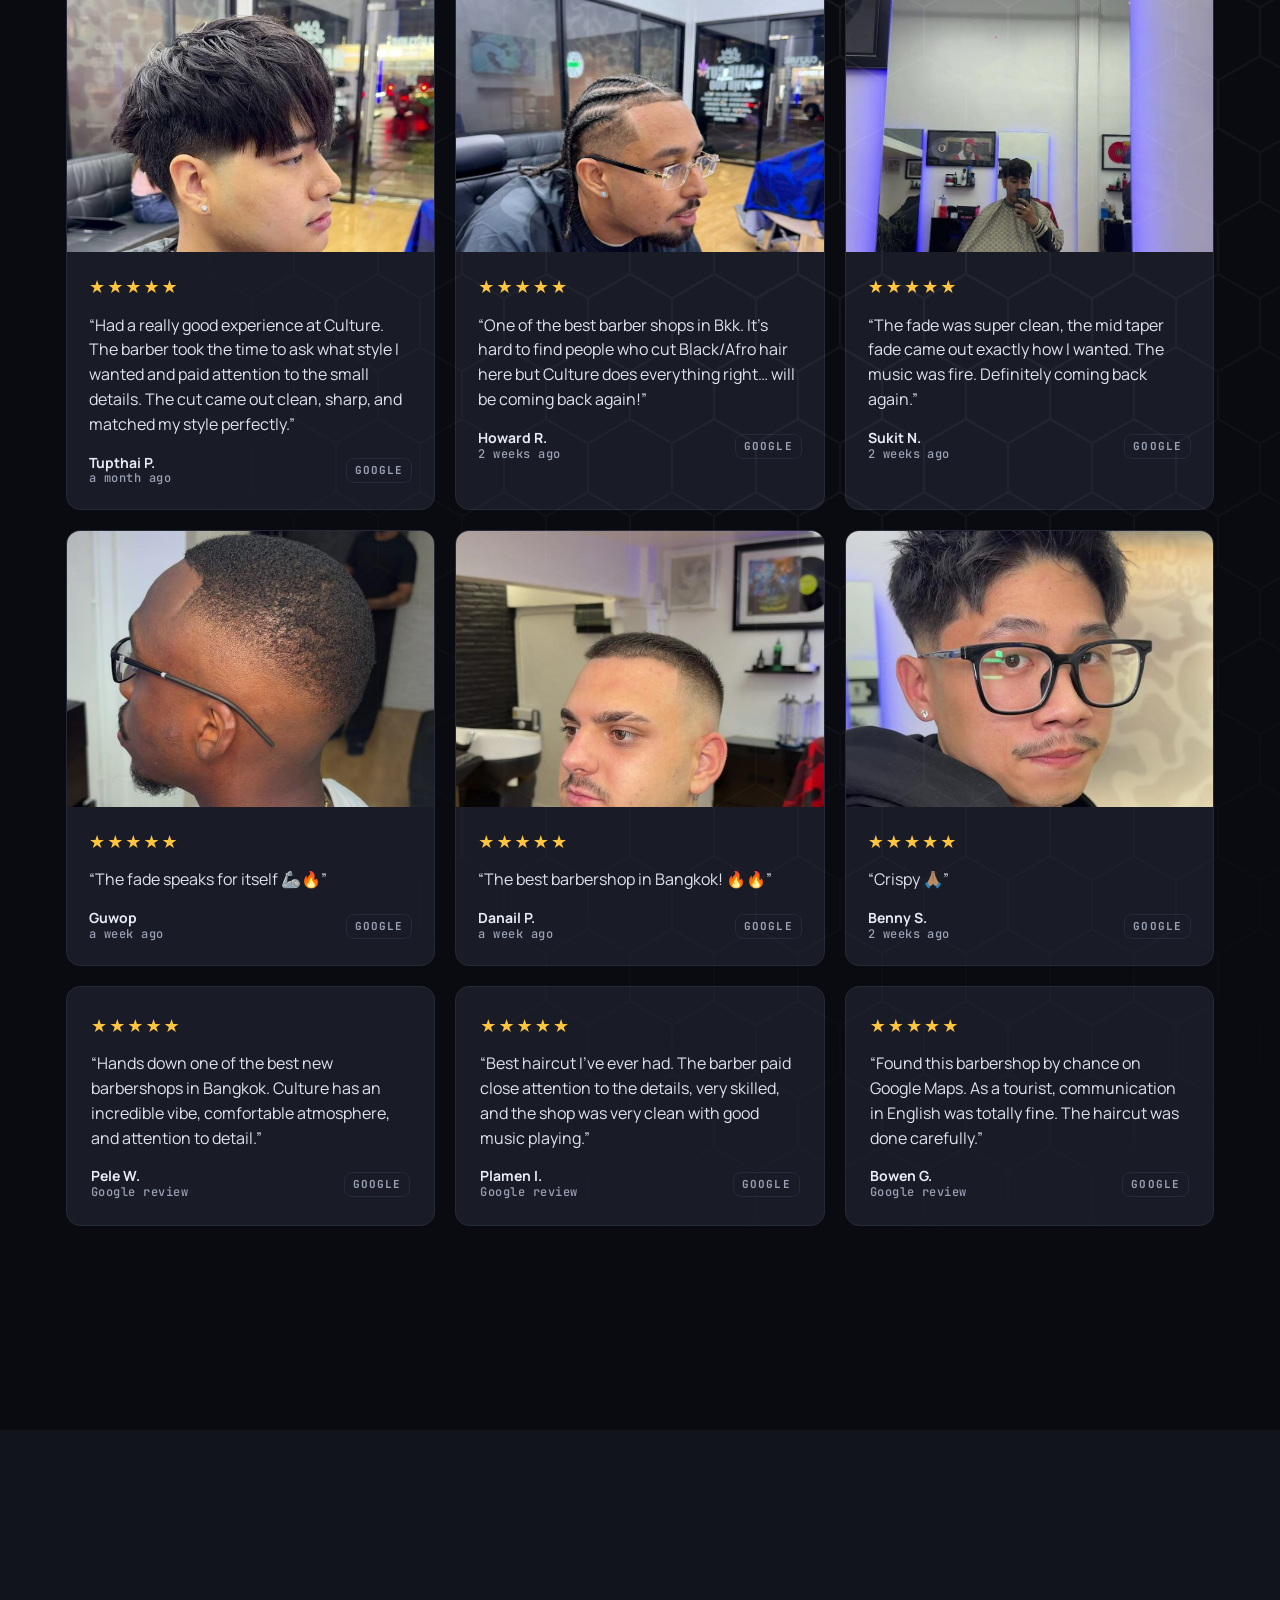
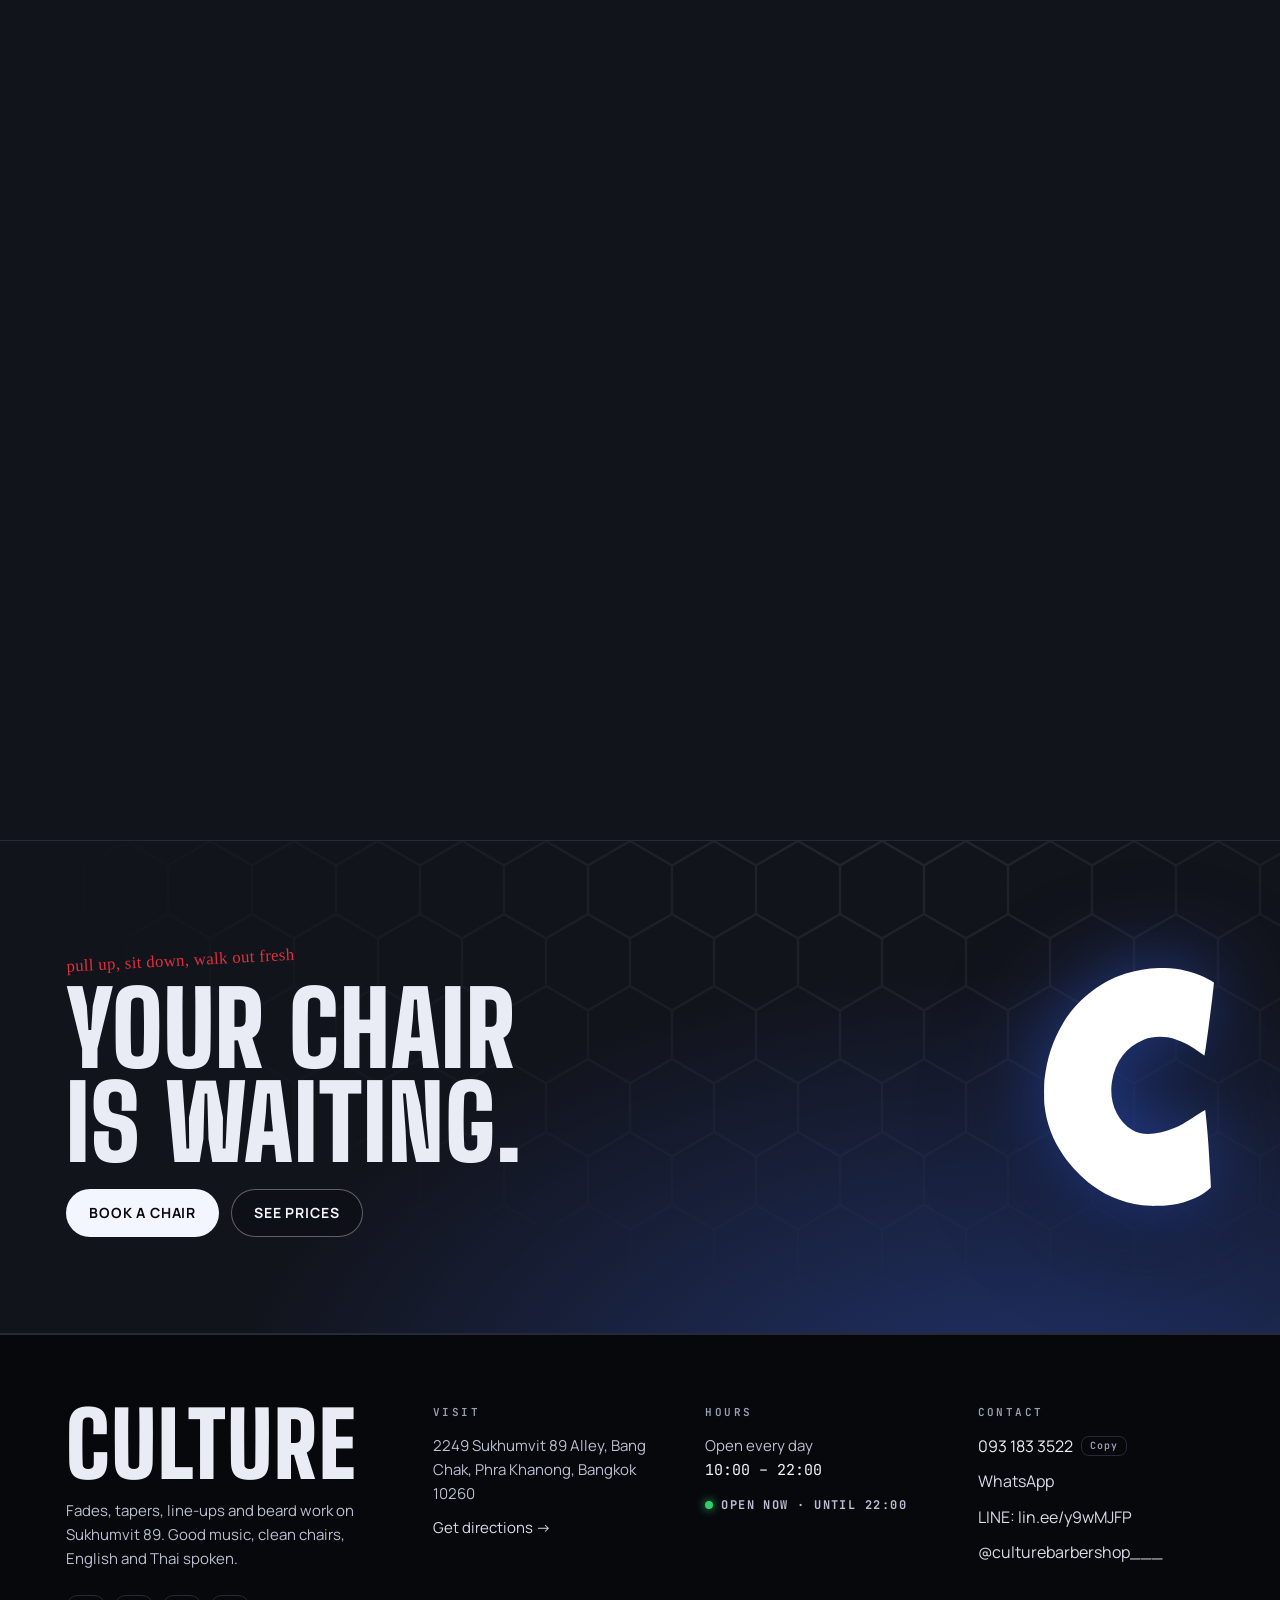
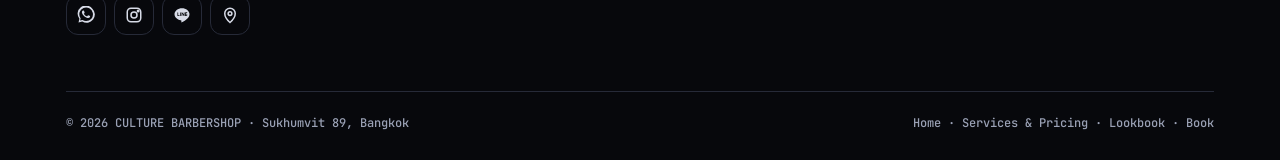
==== commit 7644c33e: "Phones: show Full Service Haircut before Hair services Co-Authored-By: Claude Opus 5.5 <noreply@anth" ====
--- a/index.html
+++ b/index.html
@@ -7,7 +7,7 @@
 <meta name="claude:viewport-fit-sides" content="cover">
 <meta name="description" content="Barbershop on Sukhumvit 89, Bangkok. Fades, tapers, line-ups and beard work. Open daily 10:00–22:00.">
 <link rel="preconnect" href="https://fonts.googleapis.com"><link rel="preconnect" href="https://fonts.gstatic.com" crossorigin><link rel="stylesheet" href="https://fonts.googleapis.com/css2?family=Big+Shoulders+Display:wght@700;800;900&family=JetBrains+Mono:wght@500;600;700&family=Manrope:wght@400;500;600;700;800&family=Permanent+Marker&display=swap">
-<link rel="stylesheet" href="assets/site.css?v=7">
+<link rel="stylesheet" href="assets/site.css?v=8">
 <link rel="icon" href="assets/favicon.svg" type="image/svg+xml">
 <link rel="preload" href="assets/fonts/lilita-one.woff2" as="font" type="font/woff2" crossorigin>
 </head>
--- a/assets/site.css
+++ b/assets/site.css
@@ -165,7 +165,7 @@
 .feature-cut ul{list-style:none;padding:0;margin:18px 0 24px;display:flex;flex-wrap:wrap;gap:8px}
 .feature-cut li{font:600 12px/1 var(--mono);letter-spacing:.08em;padding:9px 12px;border-radius:999px;background:rgba(255,255,255,.06);border:1px solid rgba(255,255,255,.1)}
 .menu-side{display:grid;gap:20px}
-@media (max-width:860px){.menu-grid{grid-template-columns:1fr}}
+@media (max-width:860px){.menu-grid{grid-template-columns:1fr;gap:20px}.menu-side{display:contents}.menu-grid .feature-cut{order:-1}}
 
 /* ---------- barbers: cut-out portraits stand taller than their card so they pop out of it ---------- */
 .barbers{display:grid;grid-template-columns:repeat(3,minmax(0,1fr));gap:clamp(18px,2.4vw,28px);padding-top:clamp(70px,9vw,110px)}
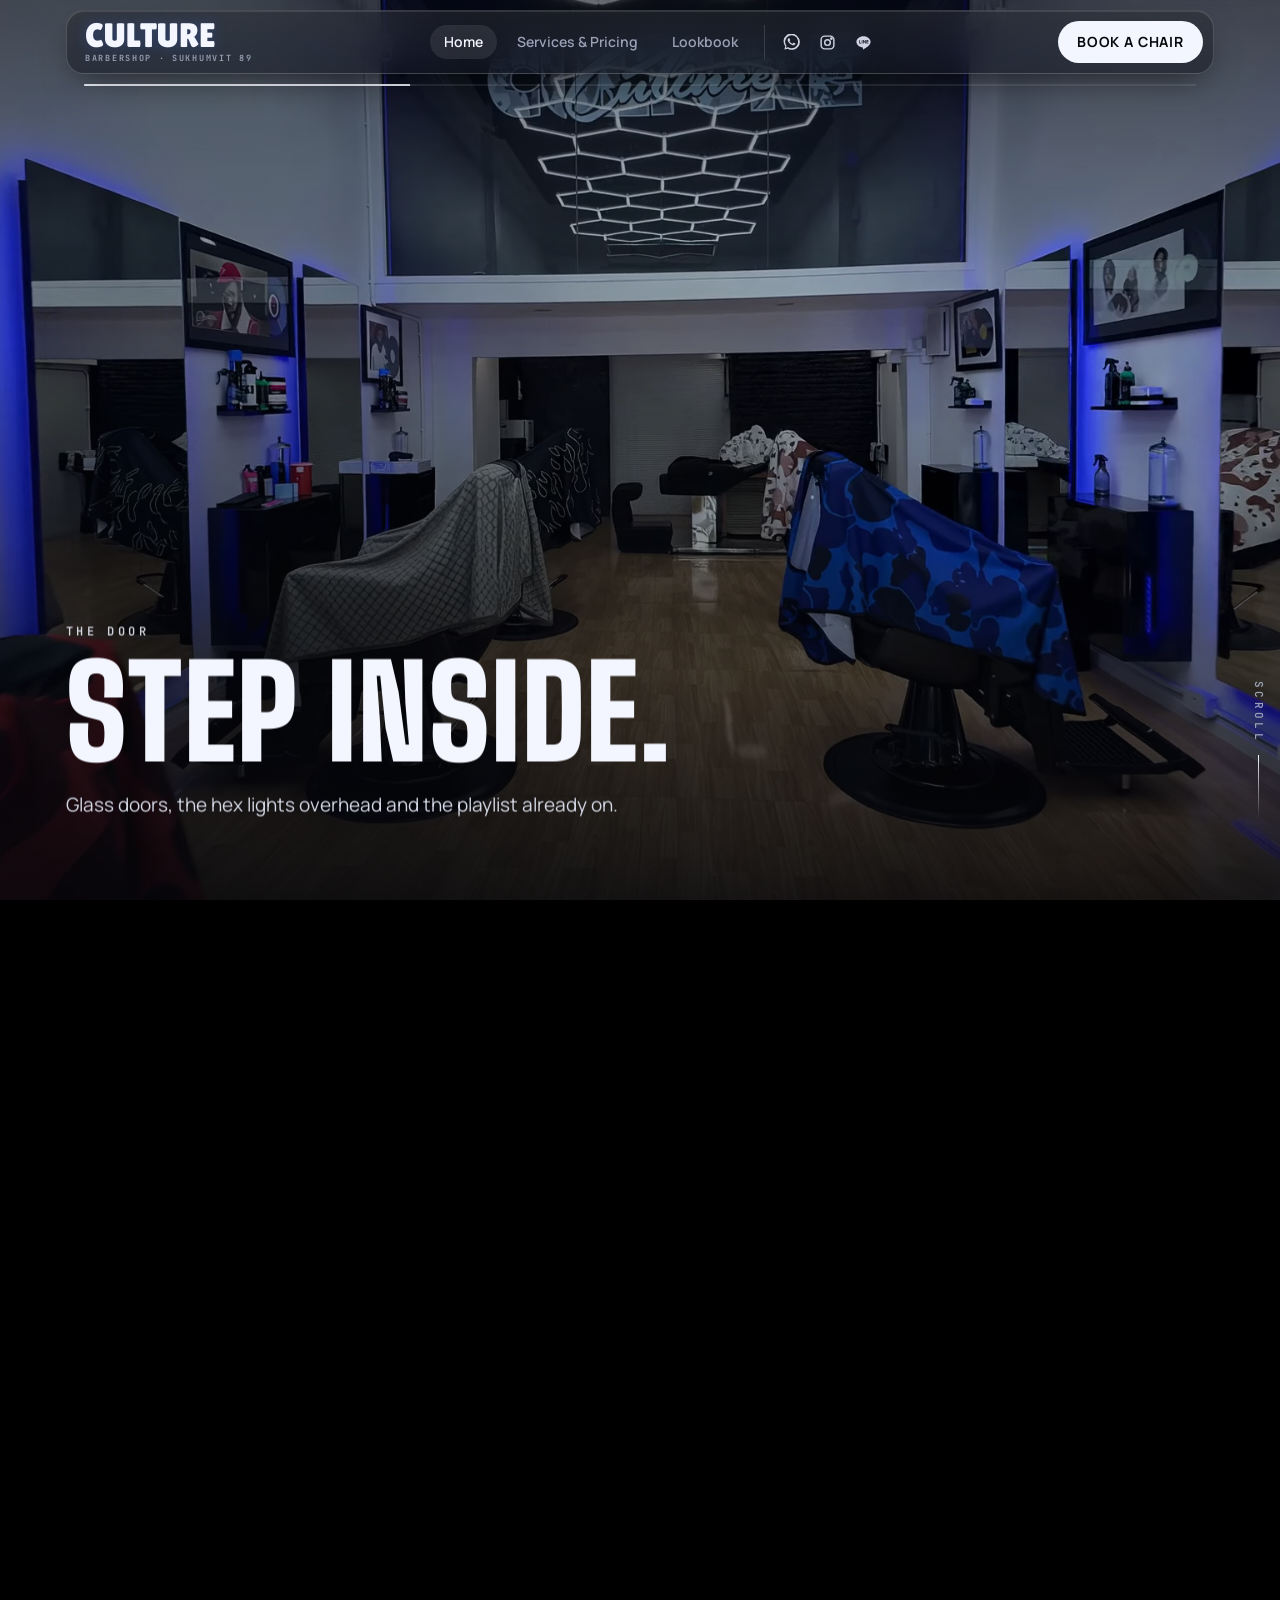
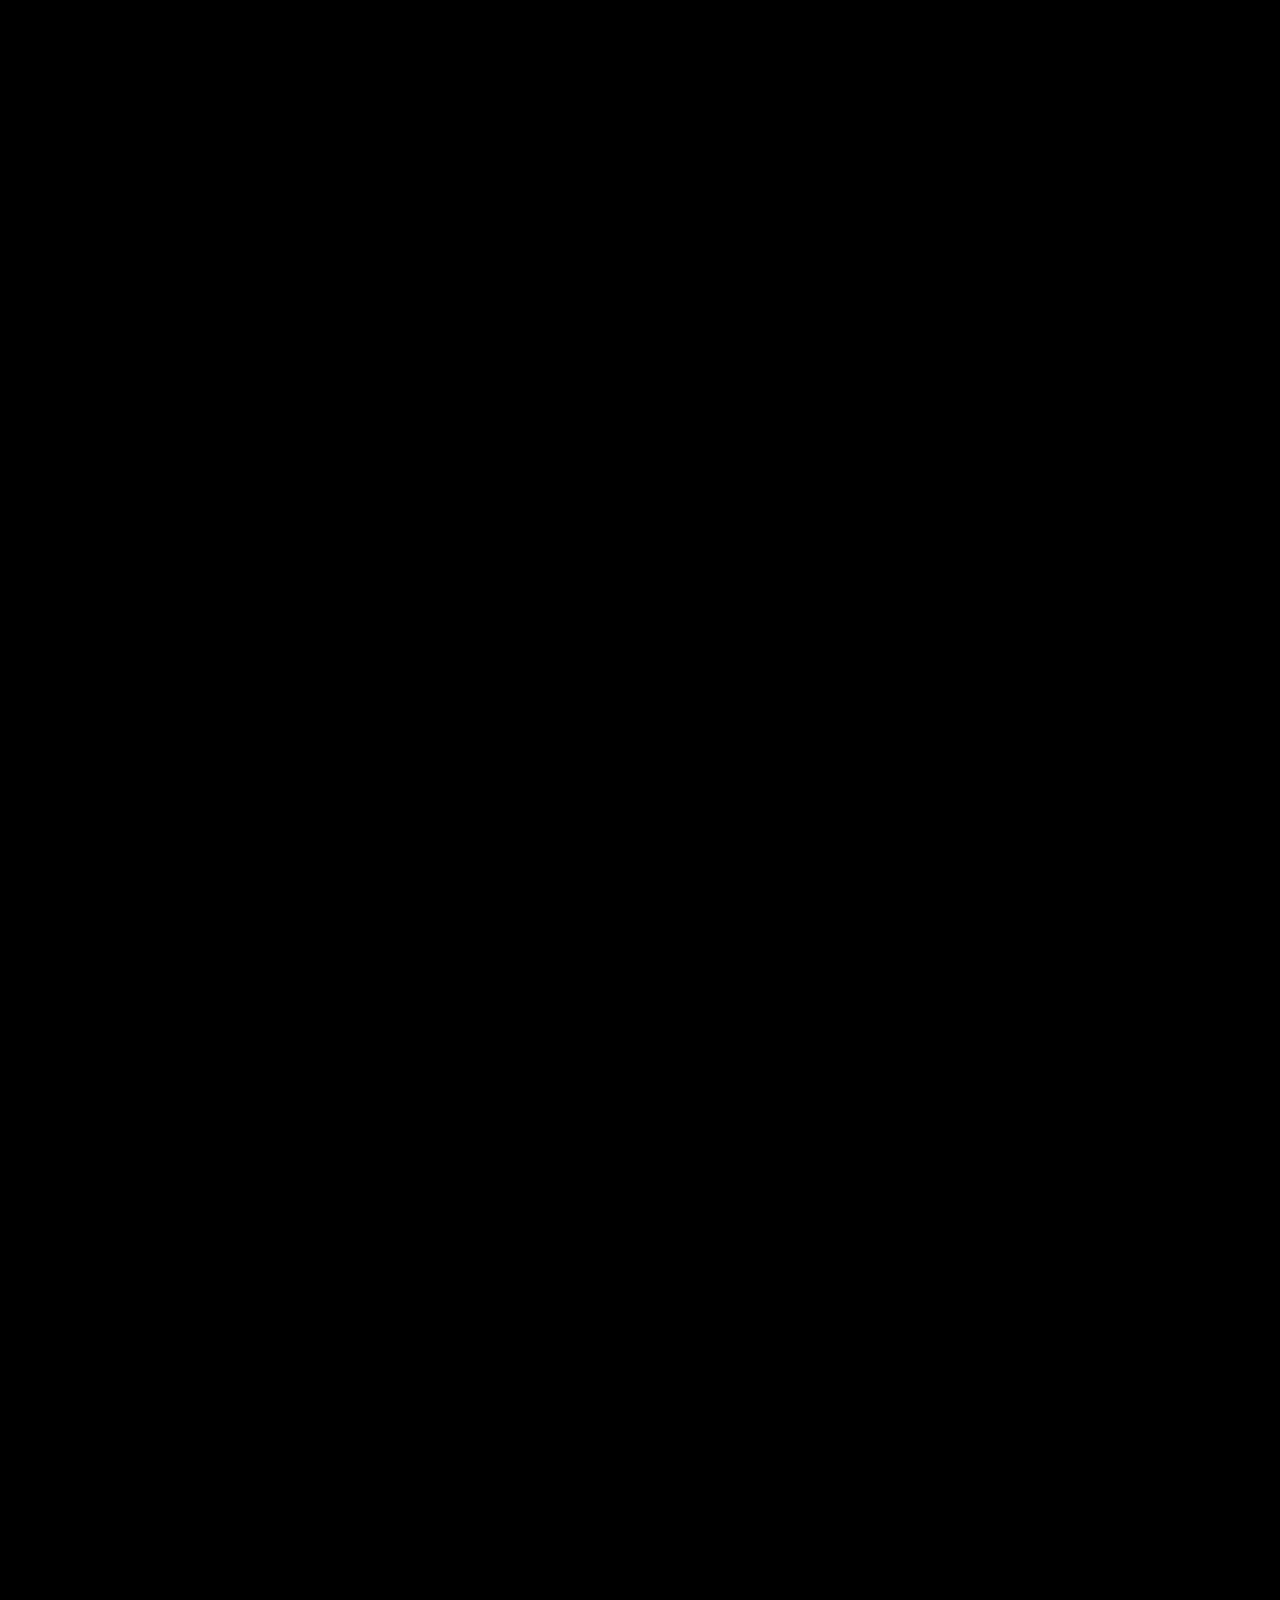
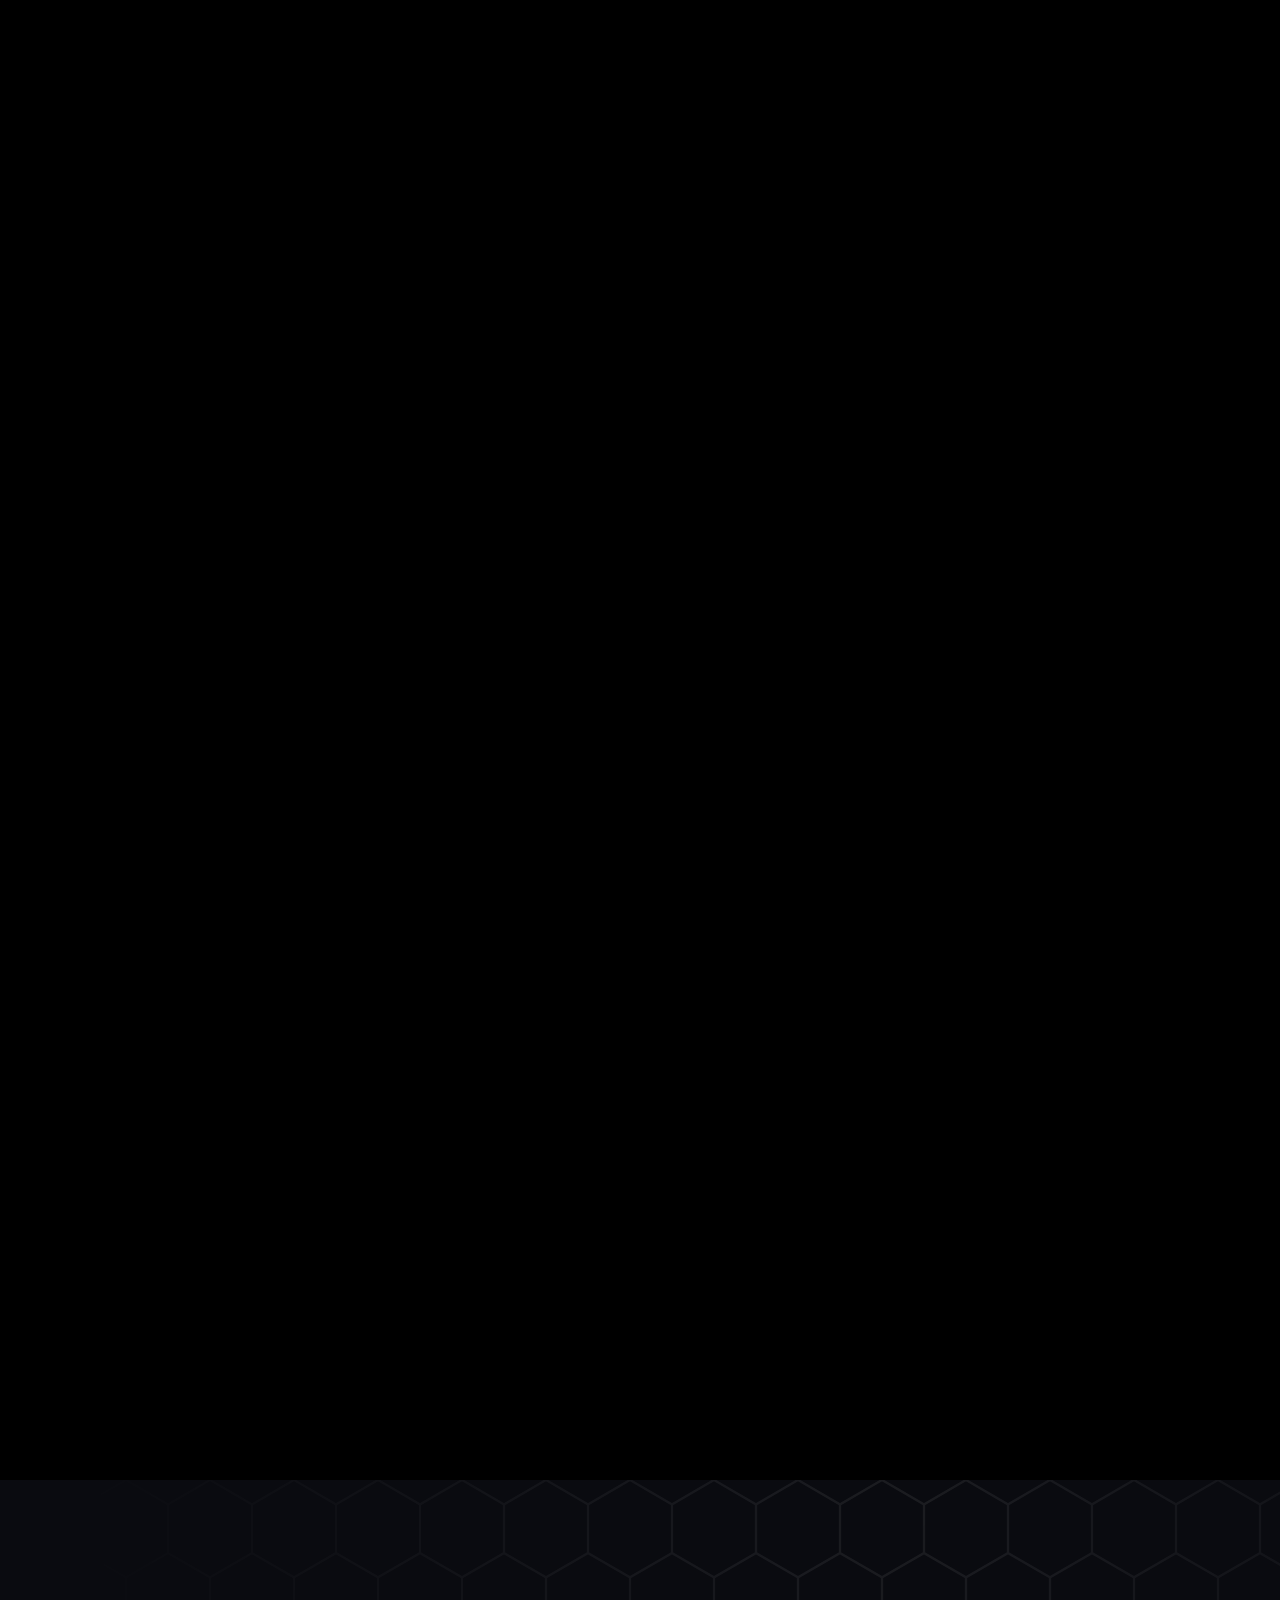
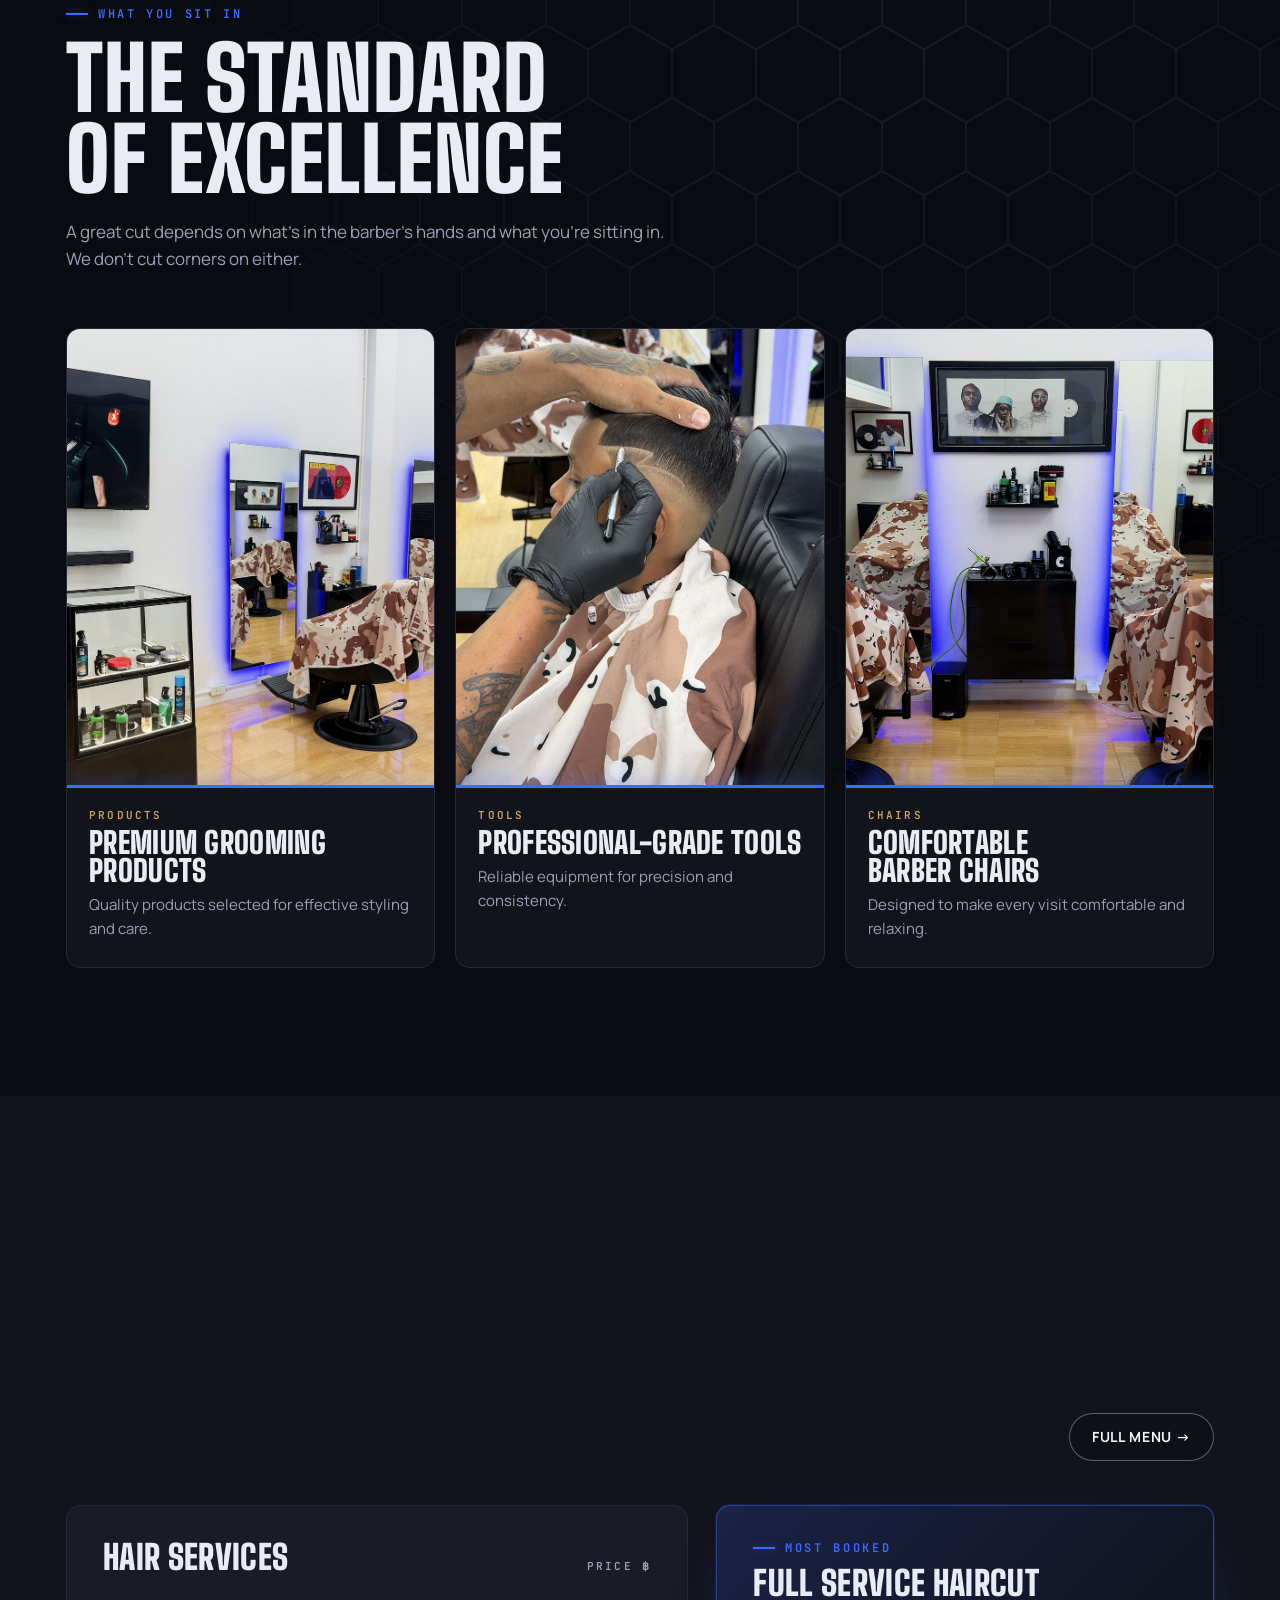
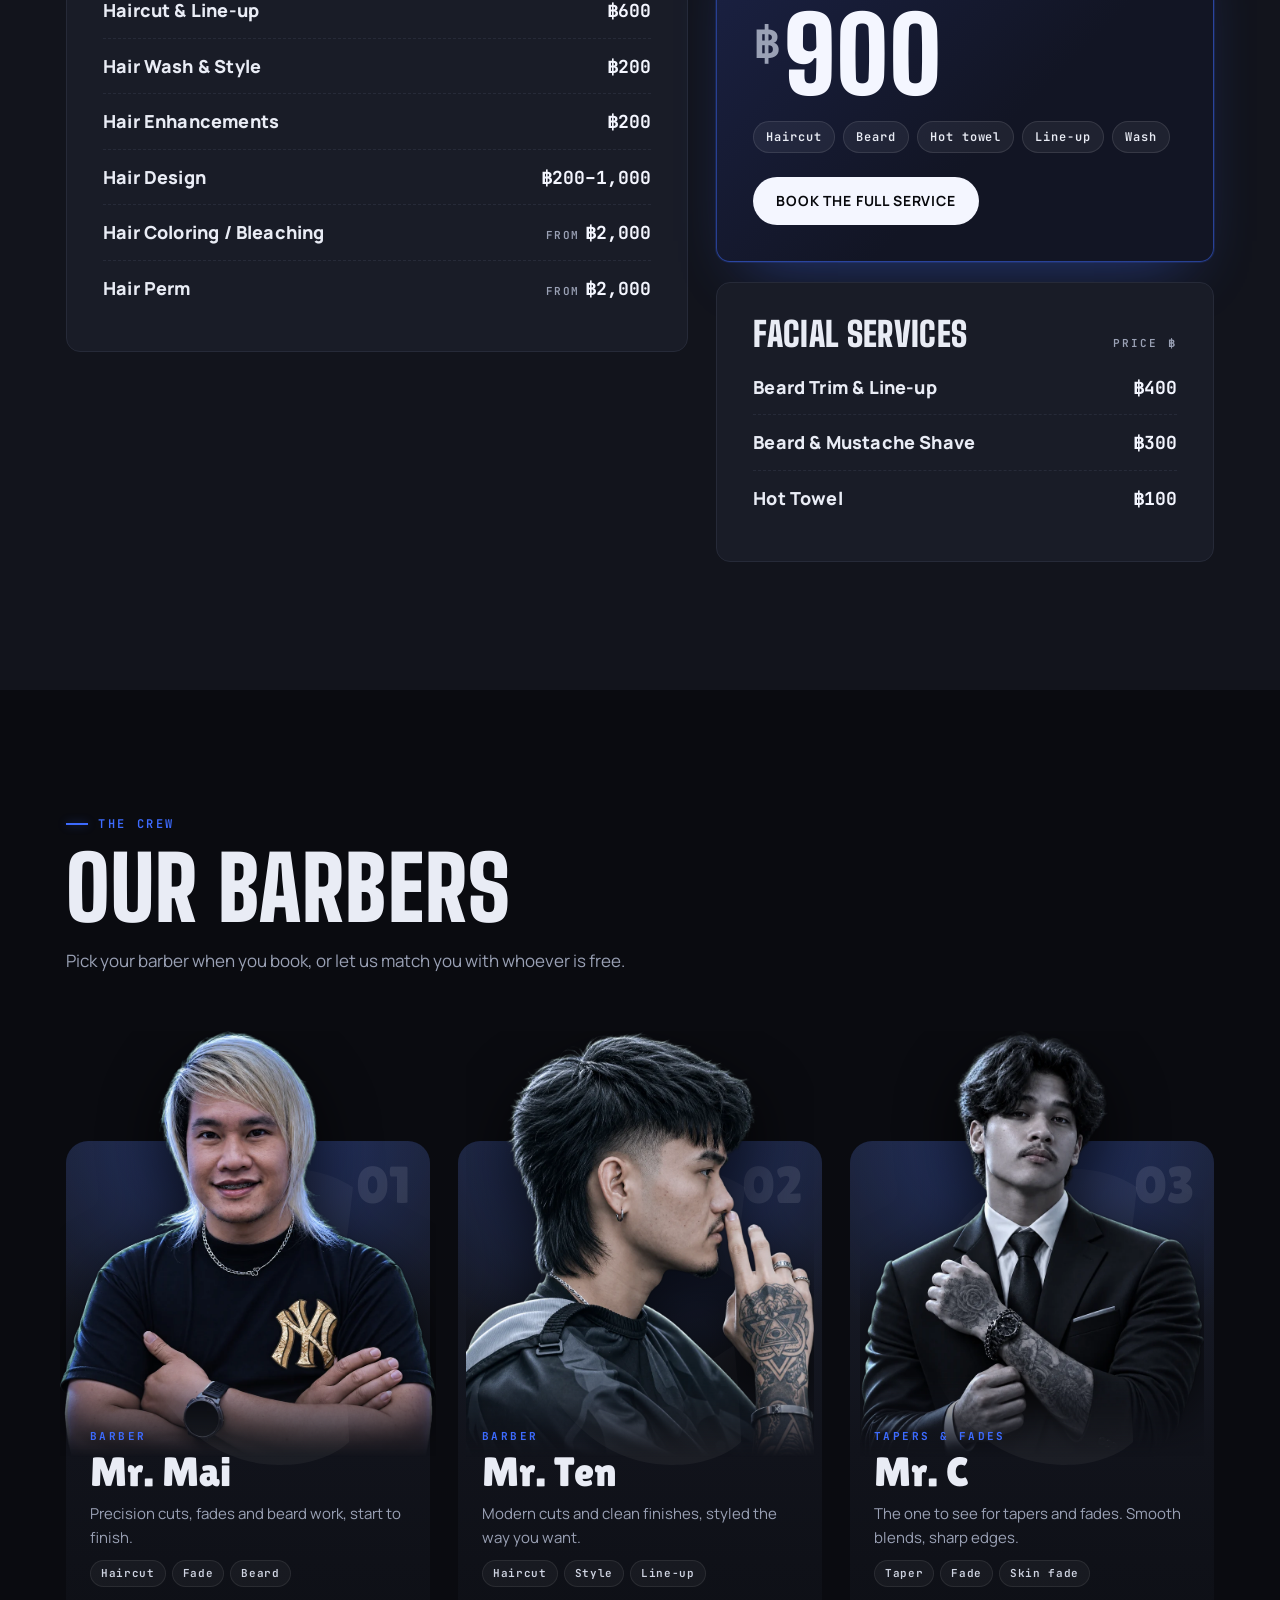
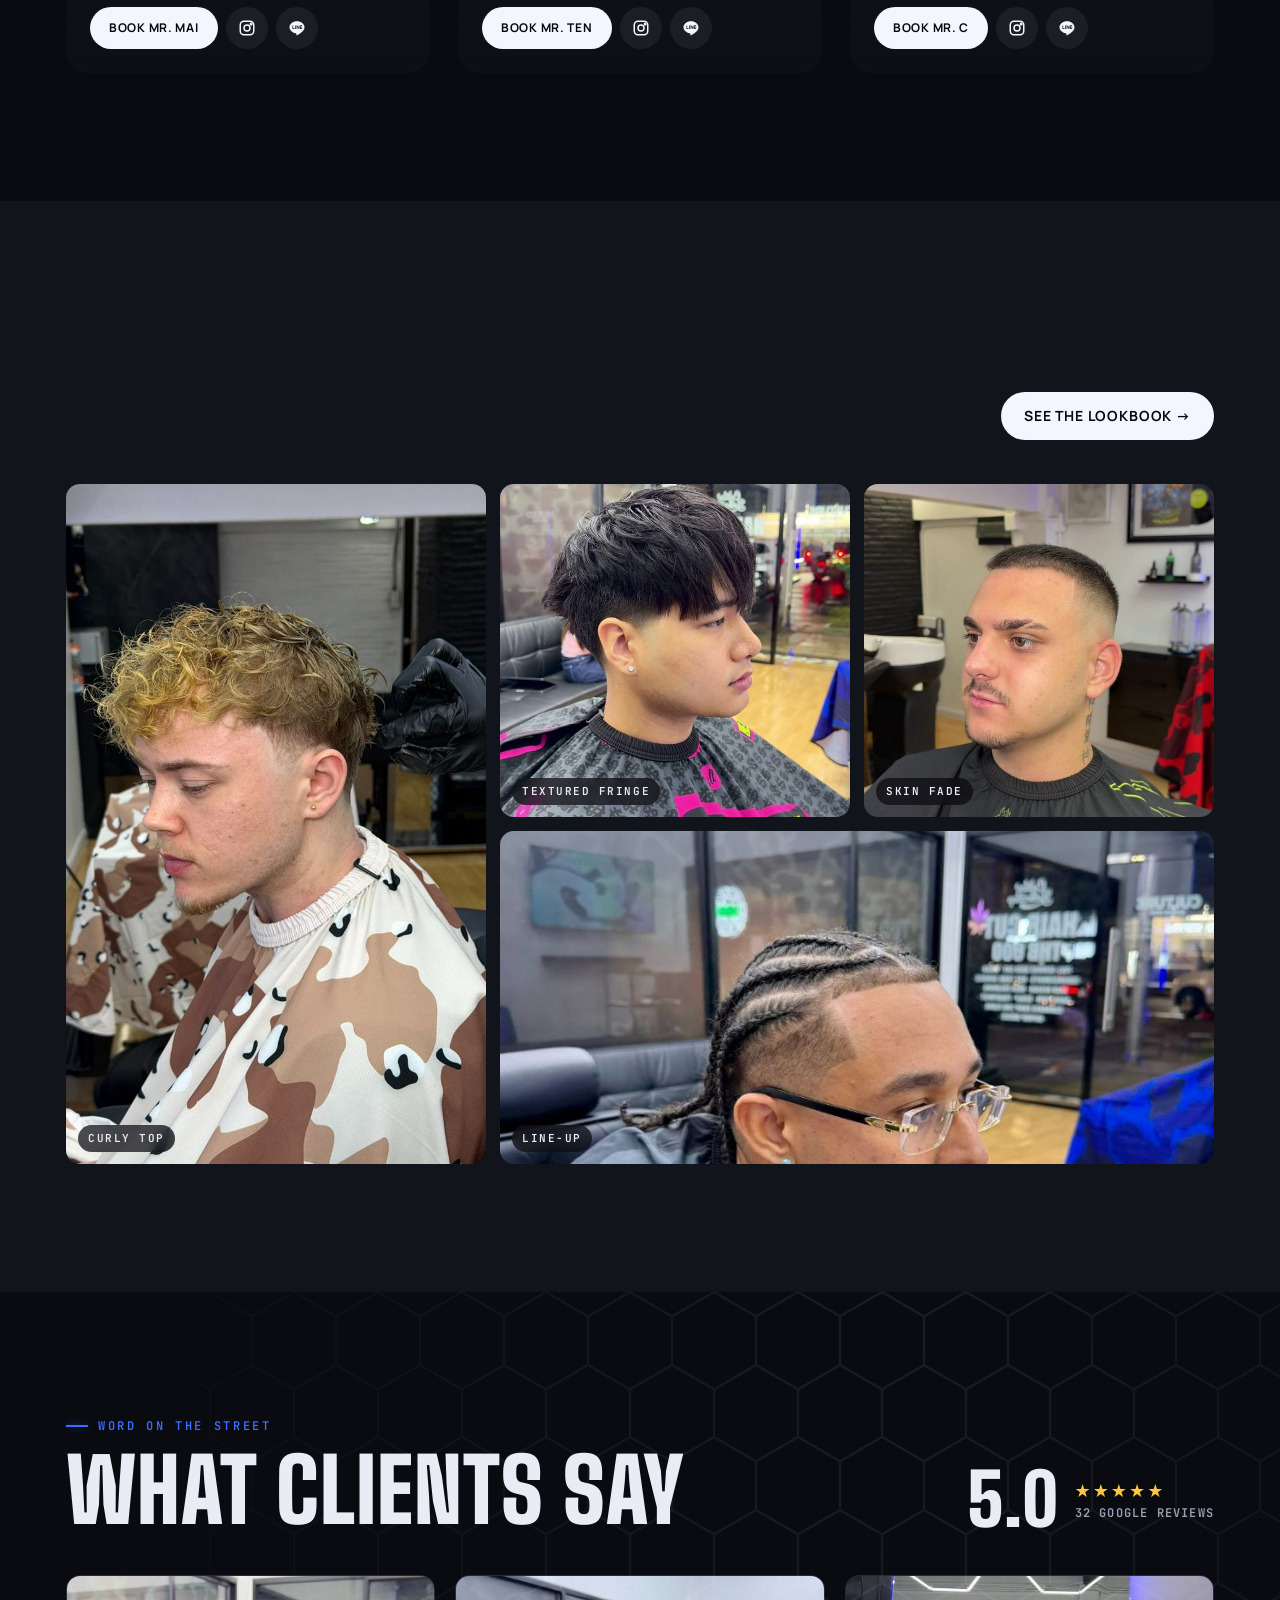
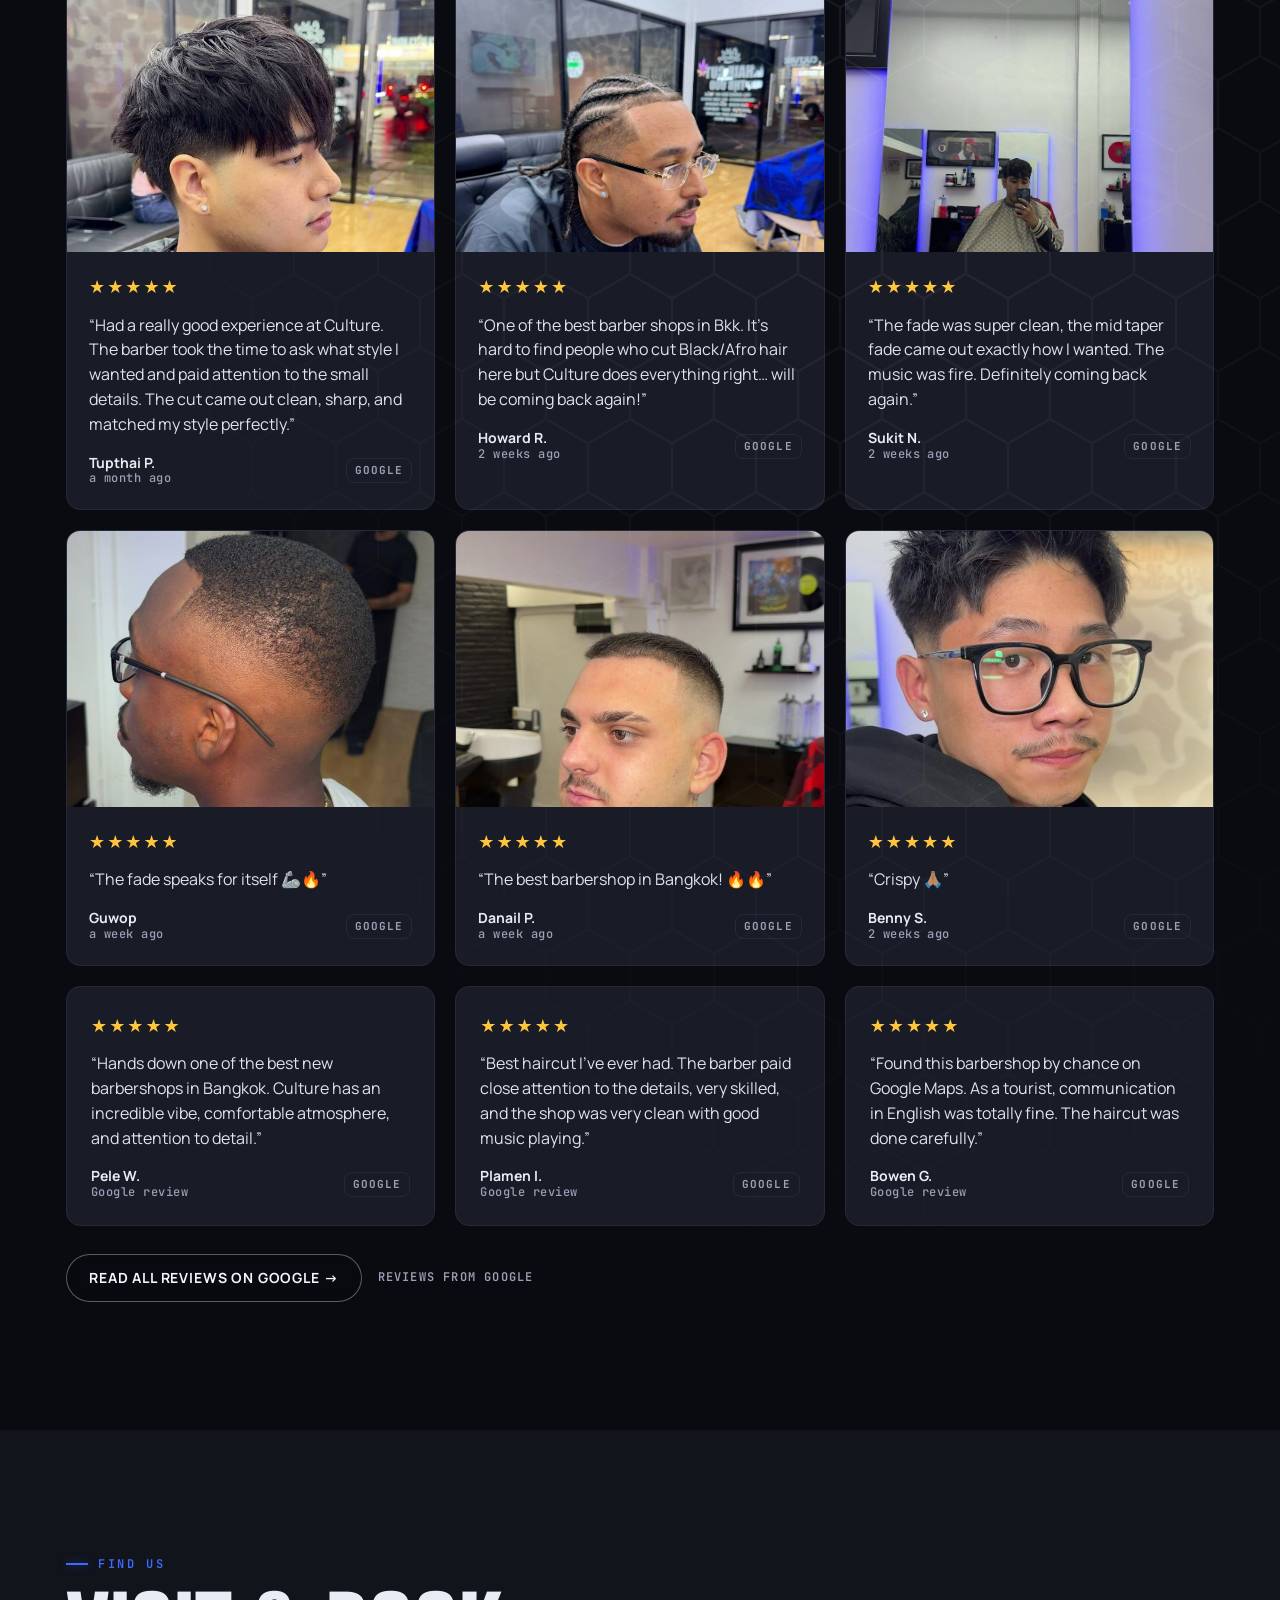
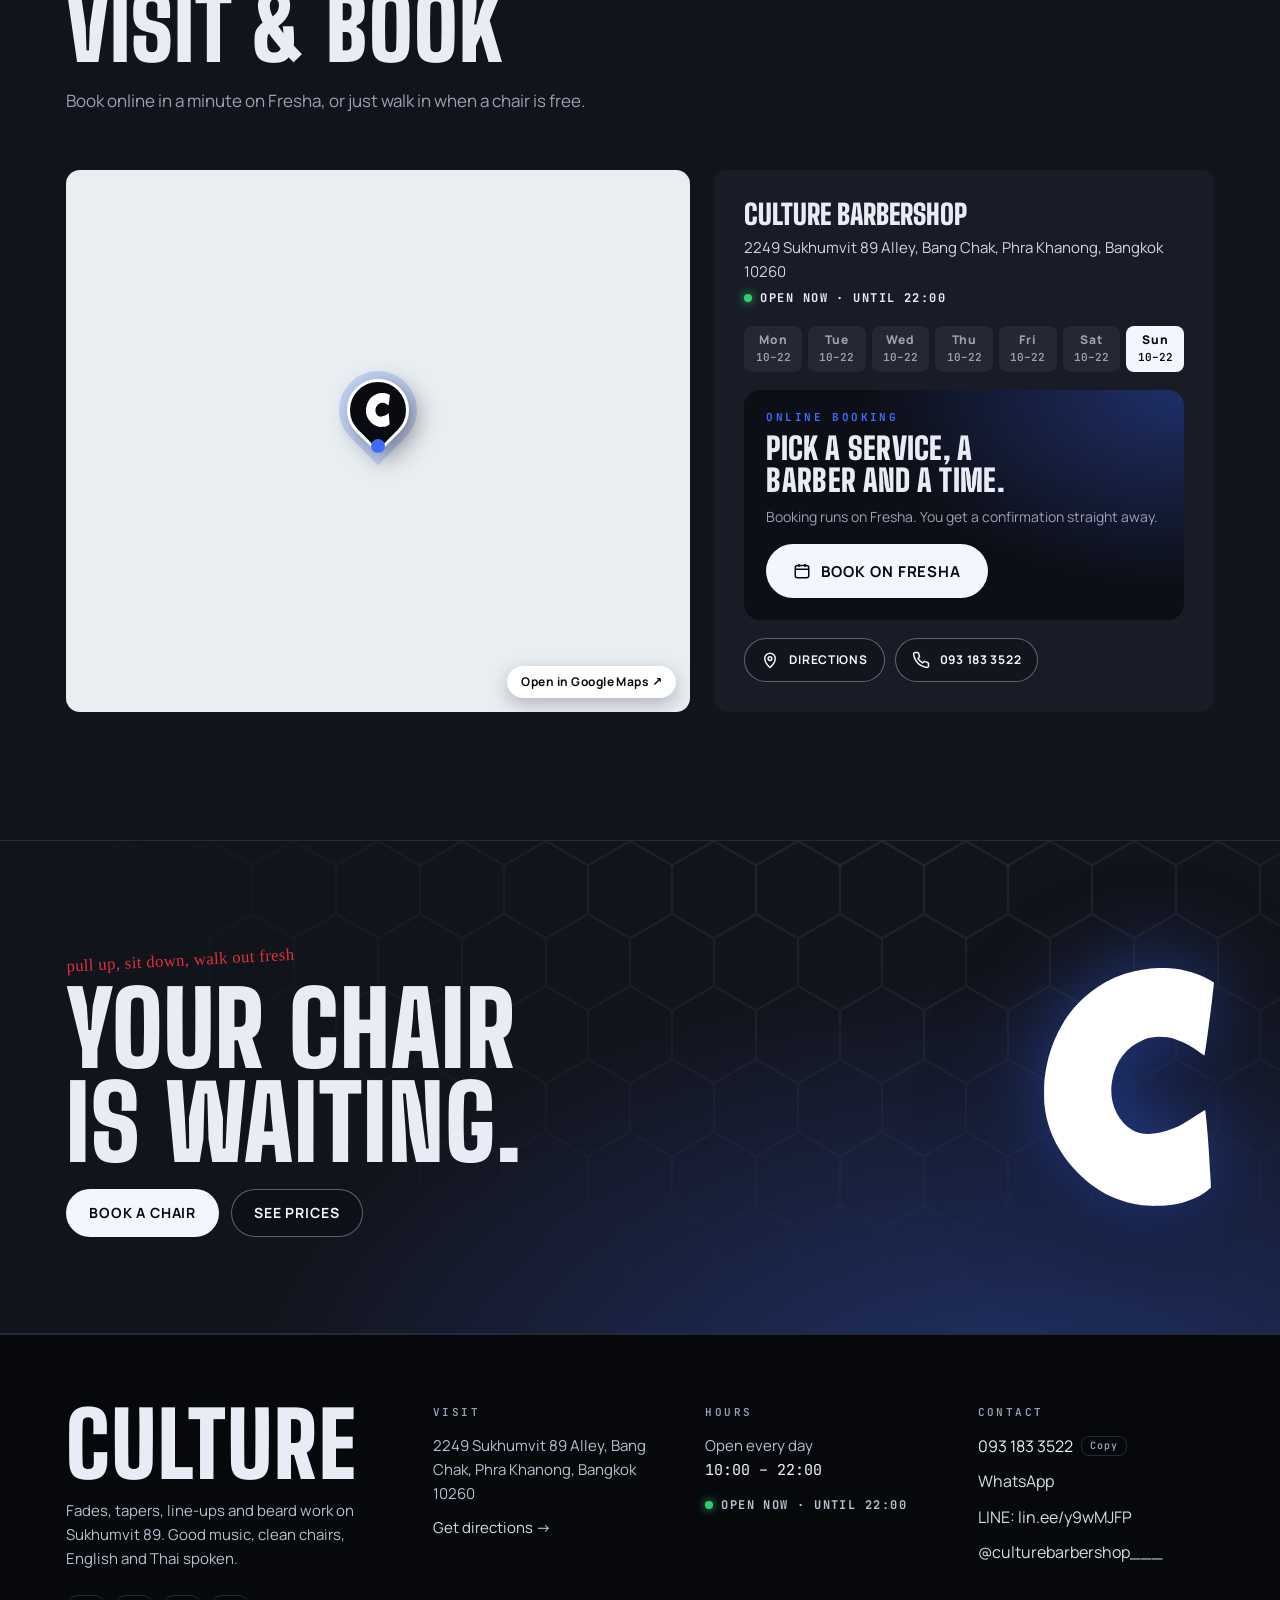
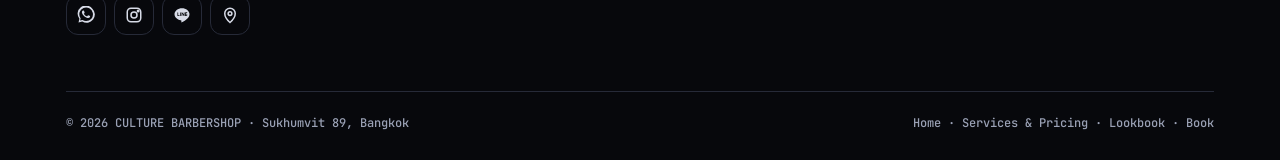
==== commit bc62f5a1: "Header logo: type the whole word CULTURE so every letter lines up Co-Authored-By: Claude Opus 5.5 <n" ====
--- a/index.html
+++ b/index.html
@@ -7,13 +7,13 @@
 <meta name="claude:viewport-fit-sides" content="cover">
 <meta name="description" content="Barbershop on Sukhumvit 89, Bangkok. Fades, tapers, line-ups and beard work. Open daily 10:00–22:00.">
 <link rel="preconnect" href="https://fonts.googleapis.com"><link rel="preconnect" href="https://fonts.gstatic.com" crossorigin><link rel="stylesheet" href="https://fonts.googleapis.com/css2?family=Big+Shoulders+Display:wght@700;800;900&family=JetBrains+Mono:wght@500;600;700&family=Manrope:wght@400;500;600;700;800&family=Permanent+Marker&display=swap">
-<link rel="stylesheet" href="assets/site.css?v=8">
+<link rel="stylesheet" href="assets/site.css?v=9">
 <link rel="icon" href="assets/favicon.svg" type="image/svg+xml">
 <link rel="preload" href="assets/fonts/lilita-one.woff2" as="font" type="font/woff2" crossorigin>
 </head>
 <body>
 <header class="site-header"><nav class="nav wrap" aria-label="Main">
-<a class="brand" href="index.html" aria-label="CULTURE BARBERSHOP home"><span class="logo-wrap"><span class="logo" aria-hidden="true"><img class="logo-c" src="assets/c.svg" alt="" width="77" height="108"><span class="logo-word">ULTURE</span></span><small>BARBERSHOP · SUKHUMVIT 89</small></span></a>
+<a class="brand" href="index.html" aria-label="CULTURE BARBERSHOP home"><span class="logo-wrap"><span class="logo" aria-hidden="true"><span class="logo-word">CULTURE</span></span><small>BARBERSHOP · SUKHUMVIT 89</small></span></a>
 <ul class="nav-links"><li><a href="index.html" aria-current="page">Home</a></li><li><a href="services.html">Services & Pricing</a></li><li><a href="lookbook.html">Lookbook</a></li><li class="nav-social"><a href="https://wa.me/66931833522" target="_blank" rel="noopener" aria-label="WhatsApp"><svg viewBox="0 0 24 24" fill="currentColor"><path d="M20.5 3.5A11 11 0 0 0 3.2 17.1L2 22l5-1.3A11 11 0 0 0 20.5 3.5ZM12 20.1a9 9 0 0 1-4.6-1.3l-.3-.2-3 .8.8-2.9-.2-.3A9.1 9.1 0 1 1 12 20.1Zm5-6.8c-.3-.1-1.6-.8-1.9-.9-.3-.1-.4-.1-.6.1l-.9 1.1c-.2.2-.3.2-.6.1a7.4 7.4 0 0 1-3.7-3.2c-.3-.5.3-.5.8-1.6.1-.2 0-.3 0-.5l-.9-2c-.2-.5-.5-.5-.6-.5h-.5a1 1 0 0 0-.7.3 3 3 0 0 0-.9 2.2 5.2 5.2 0 0 0 1.1 2.8 11.9 11.9 0 0 0 4.6 4c1.7.7 2.4.8 3.2.7.5-.1 1.6-.7 1.9-1.3.2-.6.2-1.2.2-1.3l-.5-.3Z"/></svg></a><a href="https://www.instagram.com/culturebarbershop___/" target="_blank" rel="noopener" aria-label="Instagram"><svg viewBox="0 0 24 24" fill="none" stroke="currentColor" stroke-width="2"><rect x="3" y="3" width="18" height="18" rx="5"/><circle cx="12" cy="12" r="4"/><circle cx="17.5" cy="6.5" r="1" fill="currentColor"/></svg></a><a href="https://lin.ee/y9wMJFP" target="_blank" rel="noopener" aria-label="LINE"><svg viewBox="0 0 24 24" fill="currentColor"><path d="M12 3C6.5 3 2 6.6 2 11c0 3.9 3.5 7.2 8.3 7.9.3.1.8.2.9.5.1.3.1.7 0 1l-.1.9c0 .3-.2 1 .9.5s6-3.5 8.2-6.1A7.4 7.4 0 0 0 22 11c0-4.4-4.5-8-10-8Zm-3.6 10.4H6.4a.5.5 0 0 1-.5-.5V8.9a.5.5 0 0 1 1 0v3.5h1.5a.5.5 0 0 1 0 1Zm2.1-.5a.5.5 0 0 1-1 0V8.9a.5.5 0 0 1 1 0Zm4.8 0a.5.5 0 0 1-.9.3l-2-2.8v2.5a.5.5 0 0 1-1 0V8.9a.5.5 0 0 1 .9-.3l2 2.8V8.9a.5.5 0 0 1 1 0Zm3.3-2.5a.5.5 0 0 1 0 1h-1.5v1h1.5a.5.5 0 0 1 0 1h-2a.5.5 0 0 1-.5-.5V8.9a.5.5 0 0 1 .5-.5h2a.5.5 0 0 1 0 1h-1.5v1Z"/></svg></a><a href="#" data-tiktok target="_blank" rel="noopener" aria-label="TikTok" hidden><svg viewBox="0 0 24 24" fill="currentColor"><path d="M16.6 3c.4 2.2 1.9 3.8 4.4 4v3.1c-1.6 0-3.1-.5-4.4-1.3v6.3a6 6 0 1 1-6-6c.3 0 .7 0 1 .1v3.2a2.9 2.9 0 1 0 2 2.7V3h3Z"/></svg></a></li></ul>
 <a class="btn btn--primary" href="https://www.fresha.com/a/culture-barbershop-sukhumvit-89-bangkok-2249-sukhumvit-89-alley-f60gp0az/booking?pId=3025168" target="_blank" rel="noopener">Book a chair</a>
 <button class="menu-btn" aria-label="Menu" aria-expanded="false"><svg width="20" height="20" viewBox="0 0 24 24" fill="none" stroke="currentColor" stroke-width="2"><path d="M3 7h18M3 12h18M3 17h18"/></svg></button>
--- a/assets/site.css
+++ b/assets/site.css
@@ -70,7 +70,7 @@
 /* logo: the C mark, with "ULTURE" set to sit on the C's baseline so it reads as one word */
 .logo{--h:28px;display:inline-flex;align-items:flex-end;line-height:1;color:var(--hex)}
 .logo-c{height:var(--h);width:auto;flex:none;filter:drop-shadow(0 0 14px rgba(61,107,255,.25))}
-.logo-word{font:400 calc(var(--h)*1.2)/.8 var(--logo);letter-spacing:.01em;margin-left:calc(var(--h)*.01);transform:translateY(calc(var(--h)*.075))}
+.logo-word{font:400 calc(var(--h)*1.2)/.8 var(--logo);letter-spacing:.01em;text-shadow:0 0 14px rgba(61,107,255,.25)}
 .logo-wrap{display:grid;gap:5px;justify-items:start}
 .logo-wrap small{display:block;font:600 8.5px/1 var(--mono);letter-spacing:.2em;color:var(--muted);white-space:nowrap}
 .brand:hover .logo-c{filter:drop-shadow(0 0 18px rgba(61,107,255,.6))}
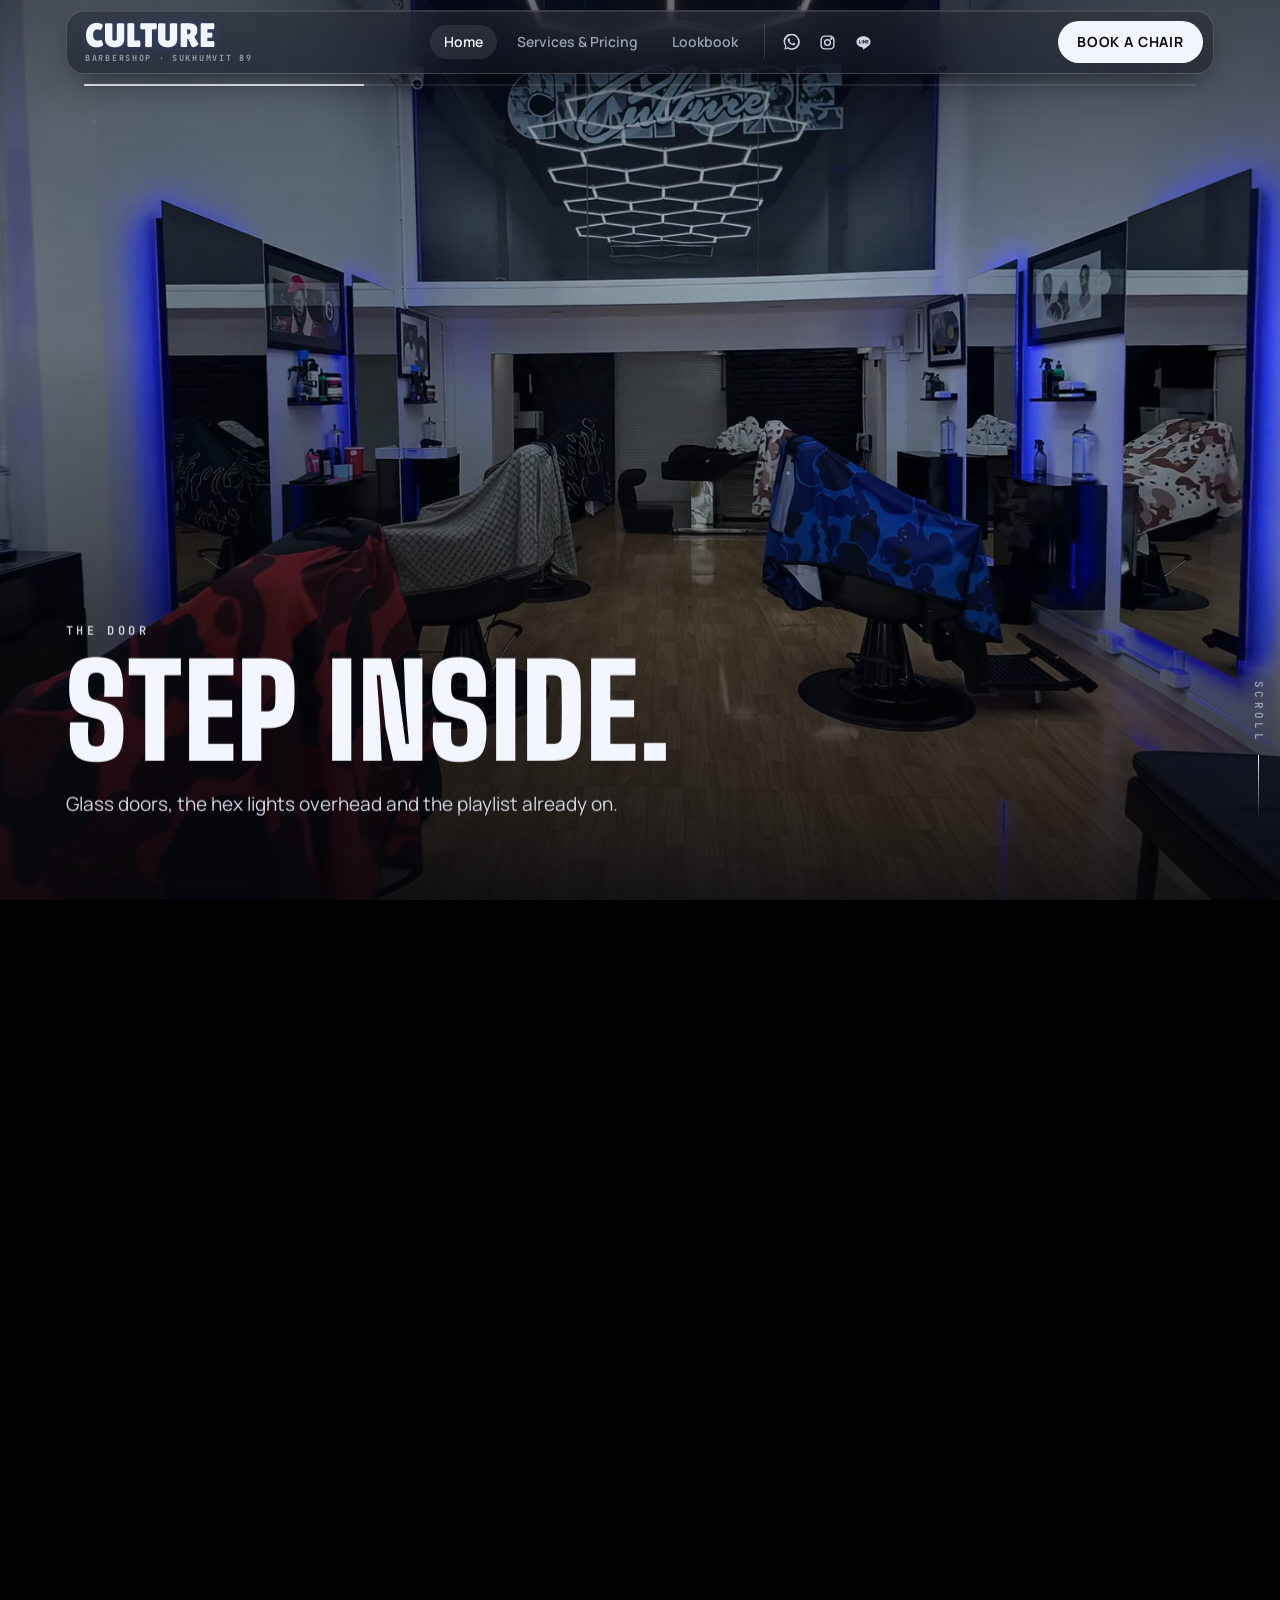
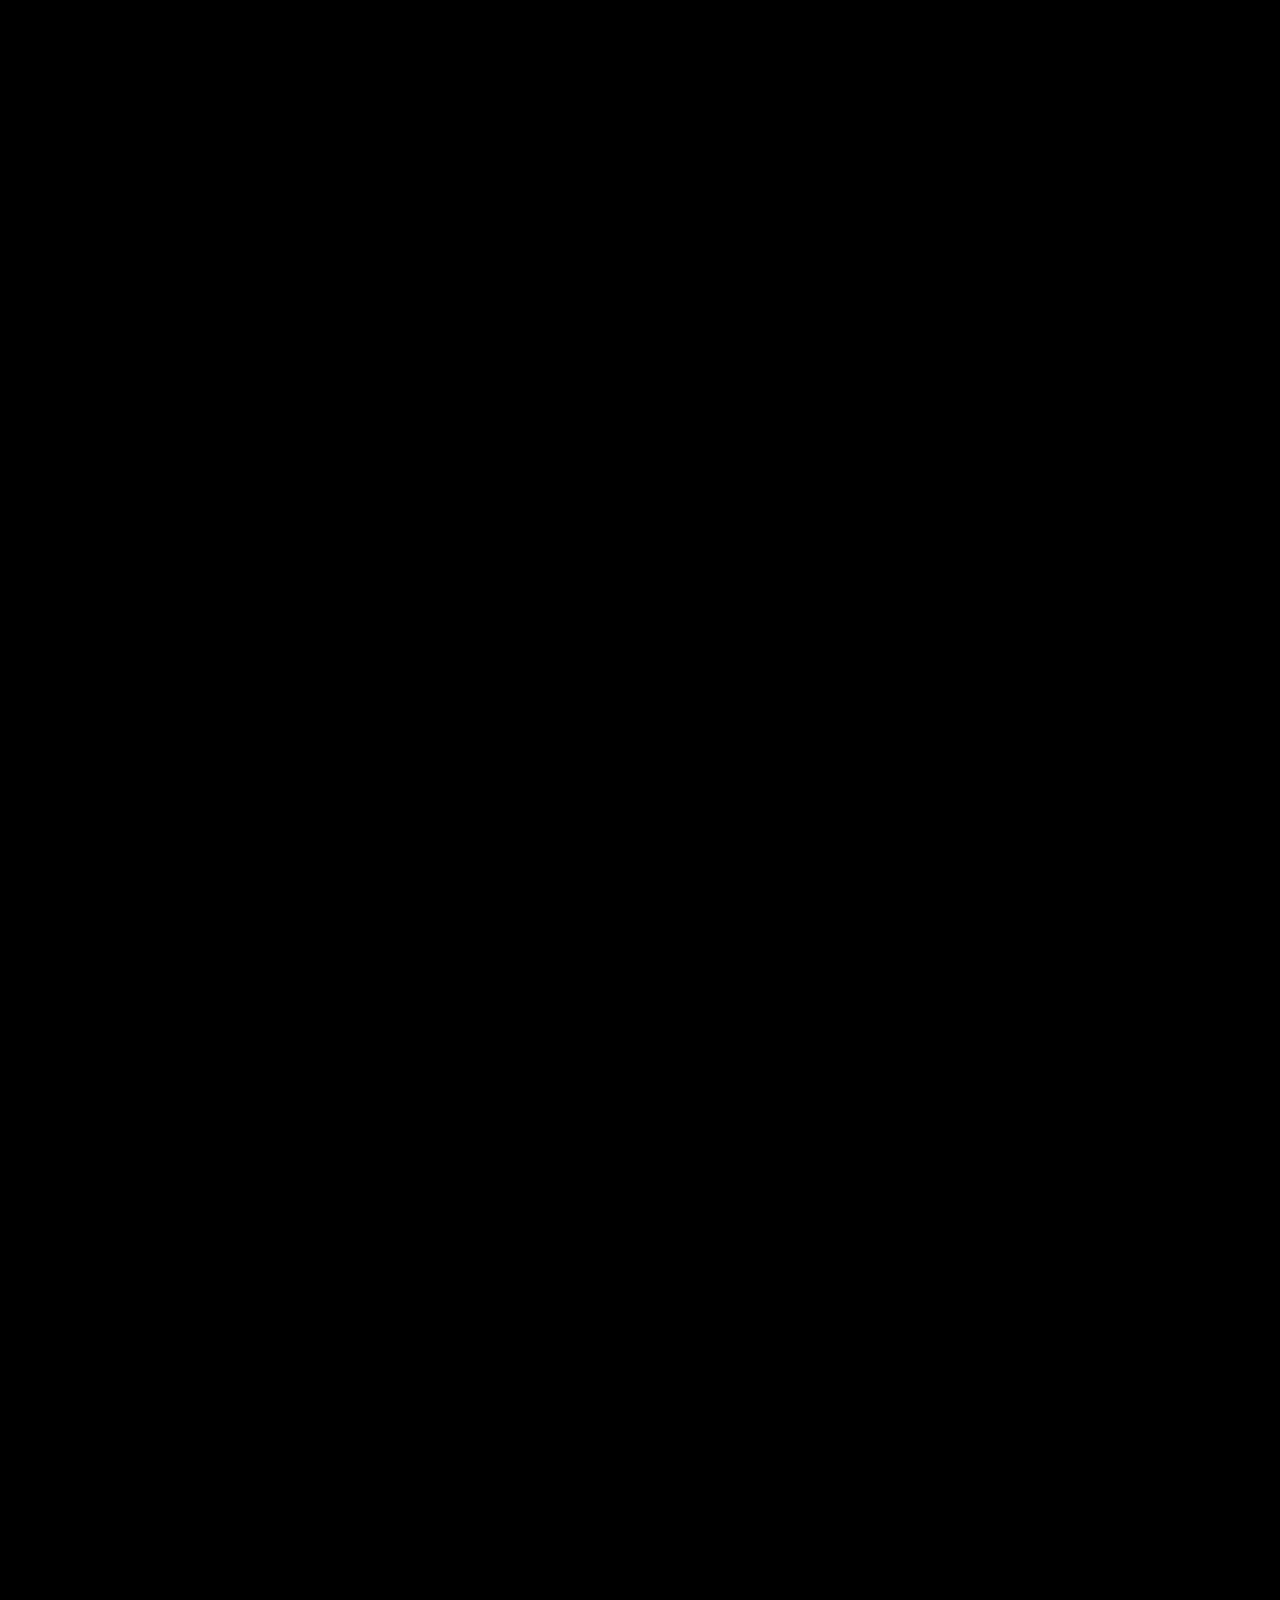
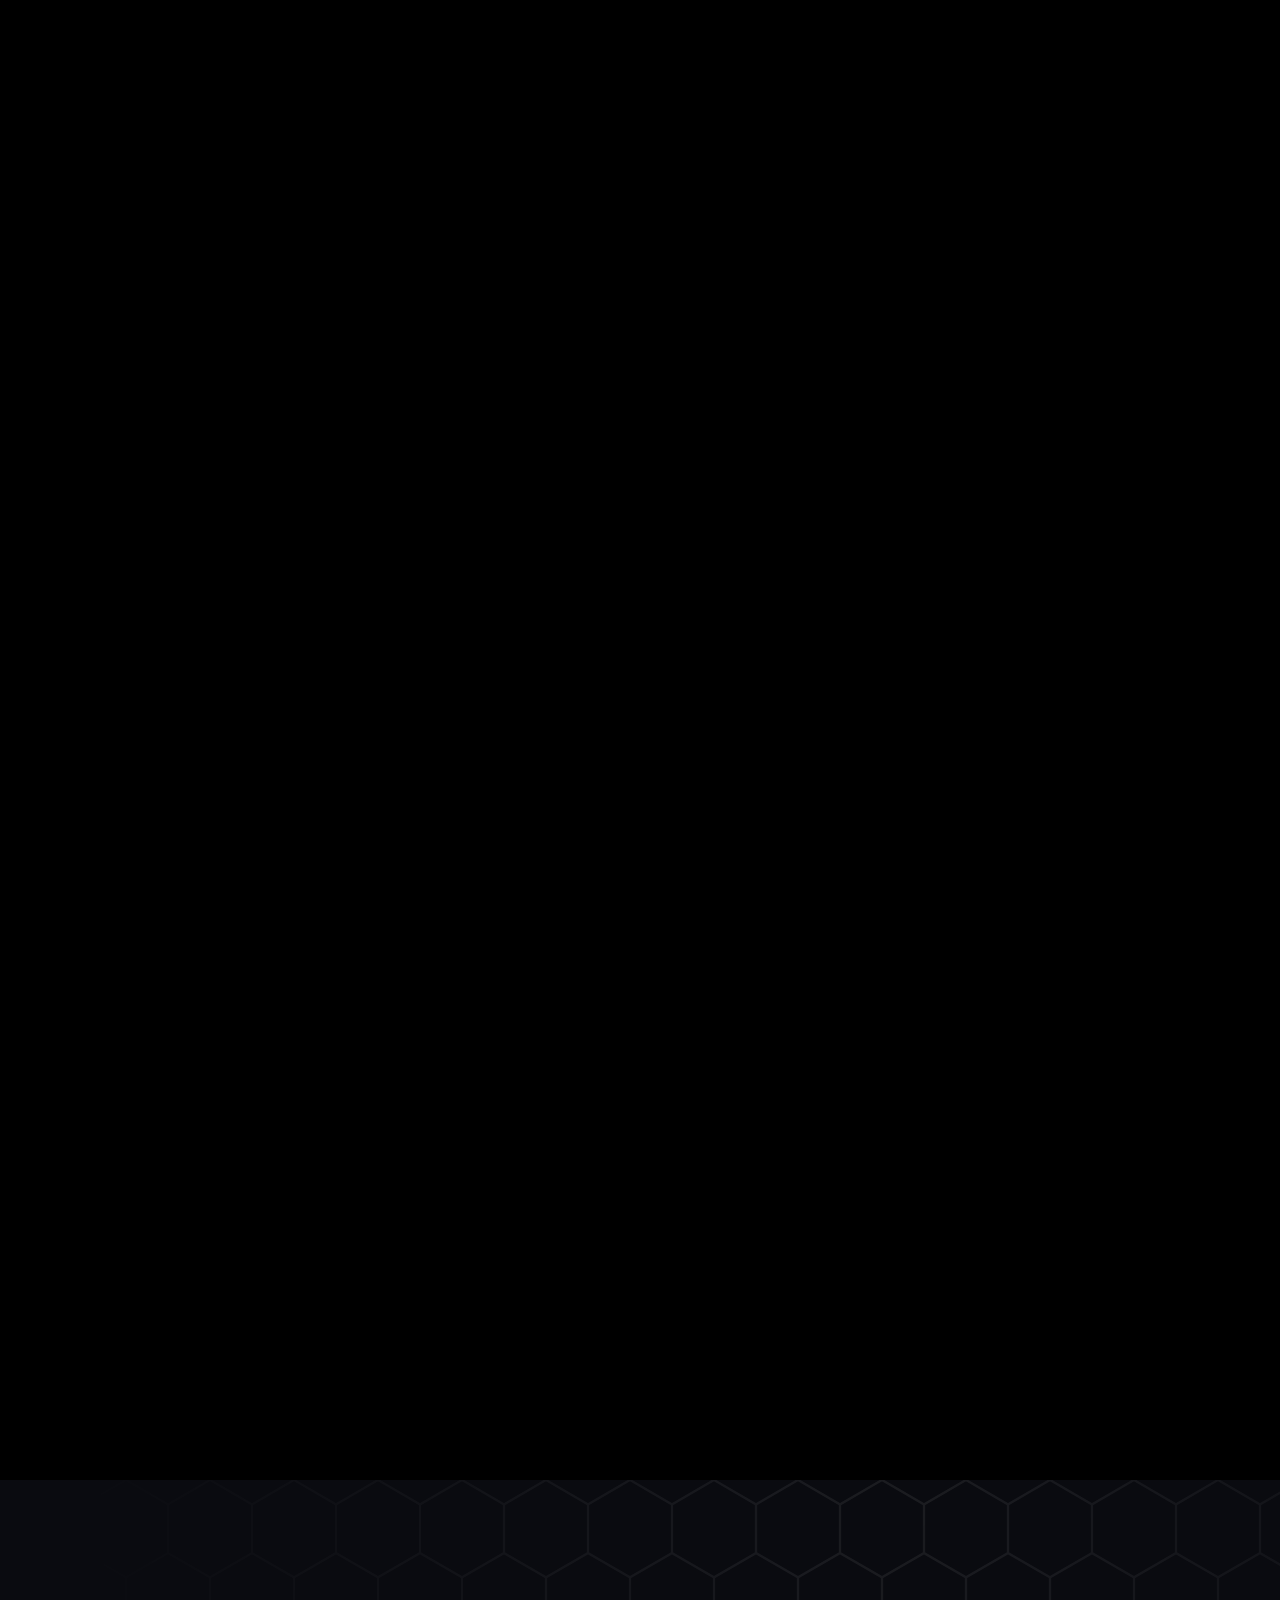
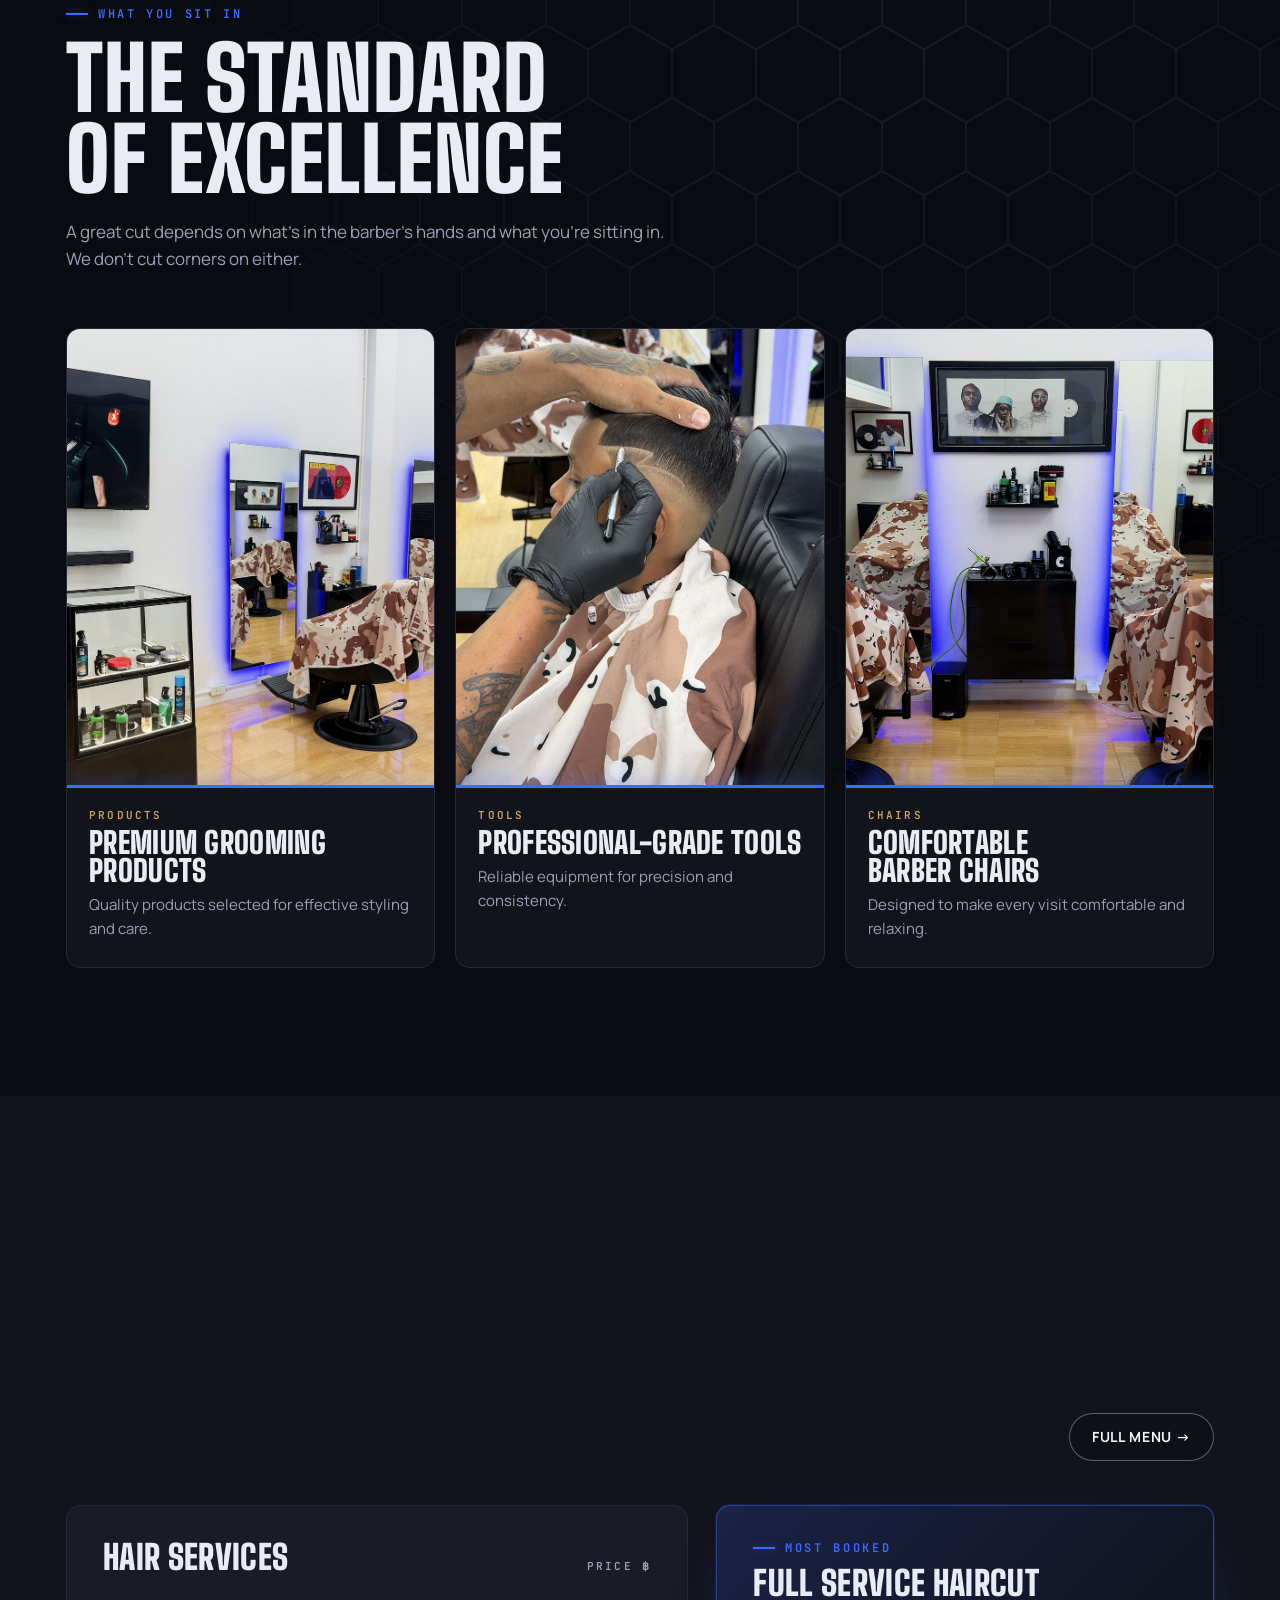
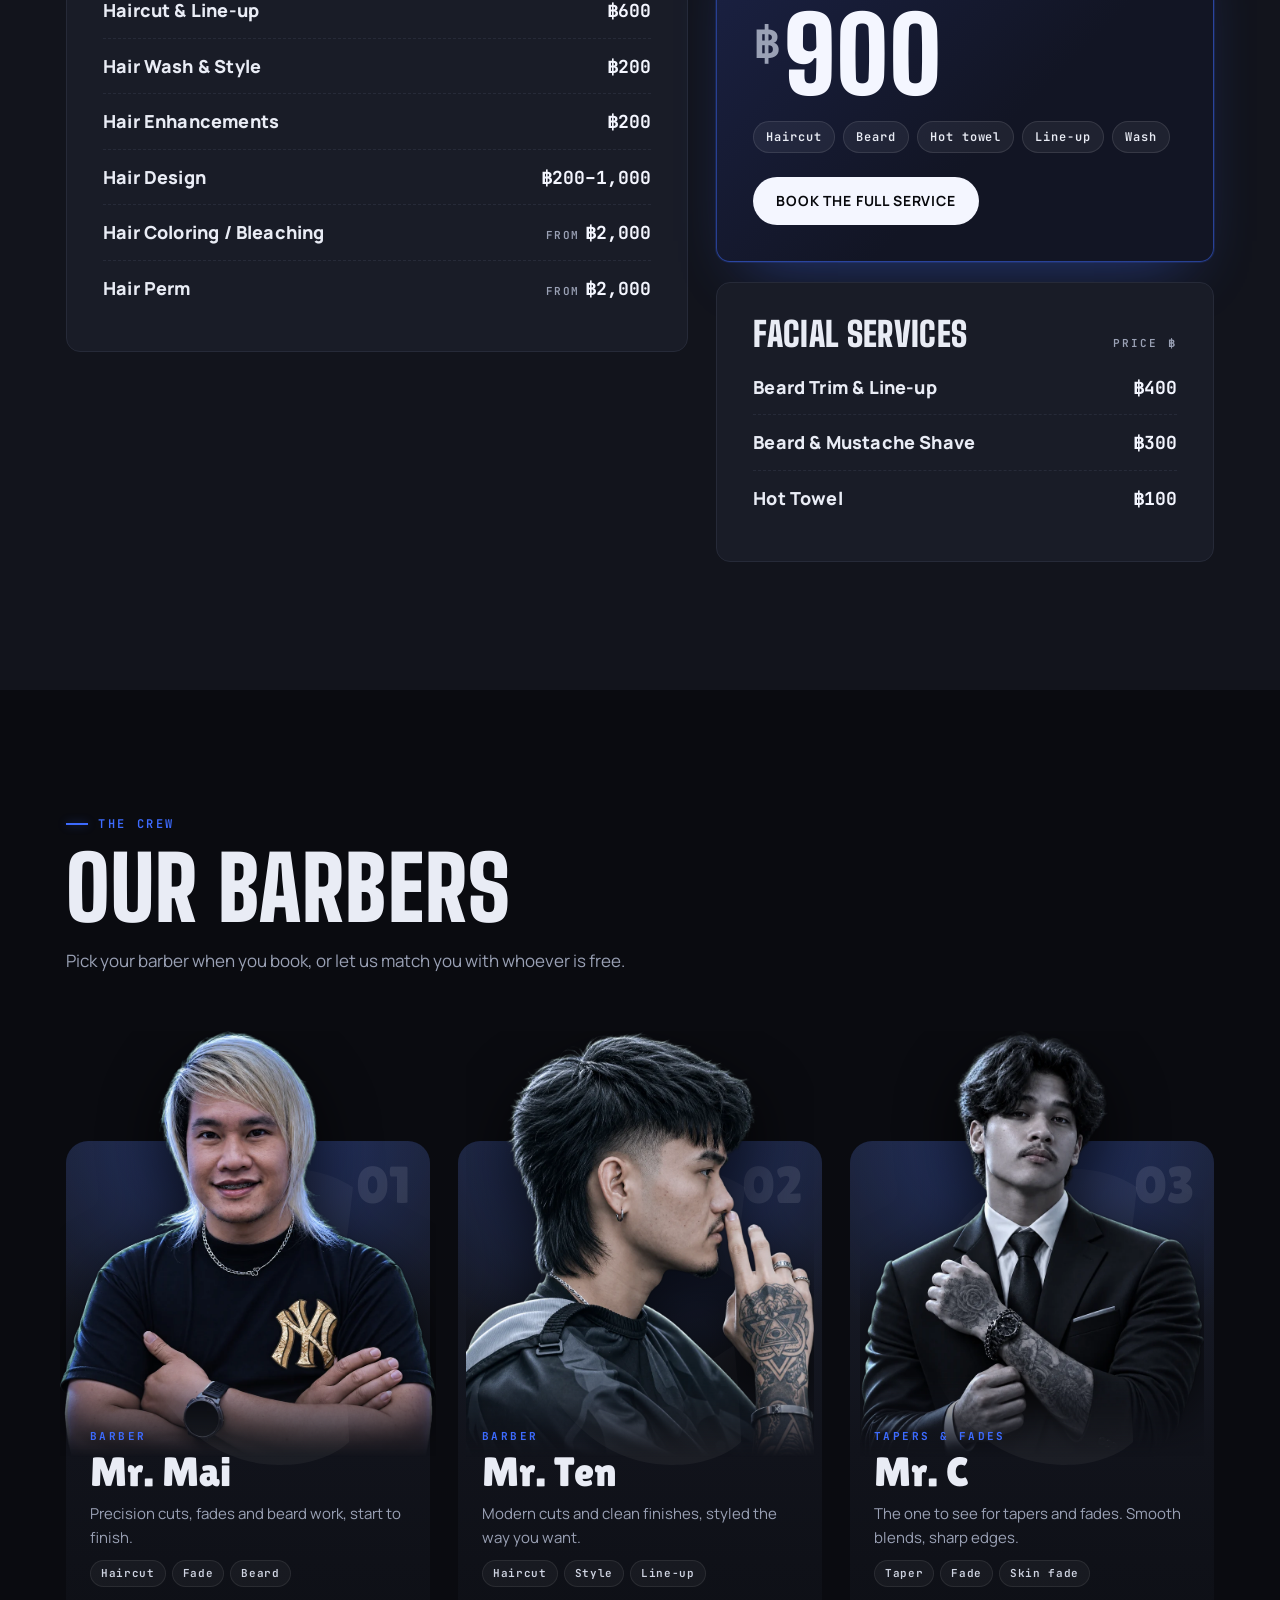
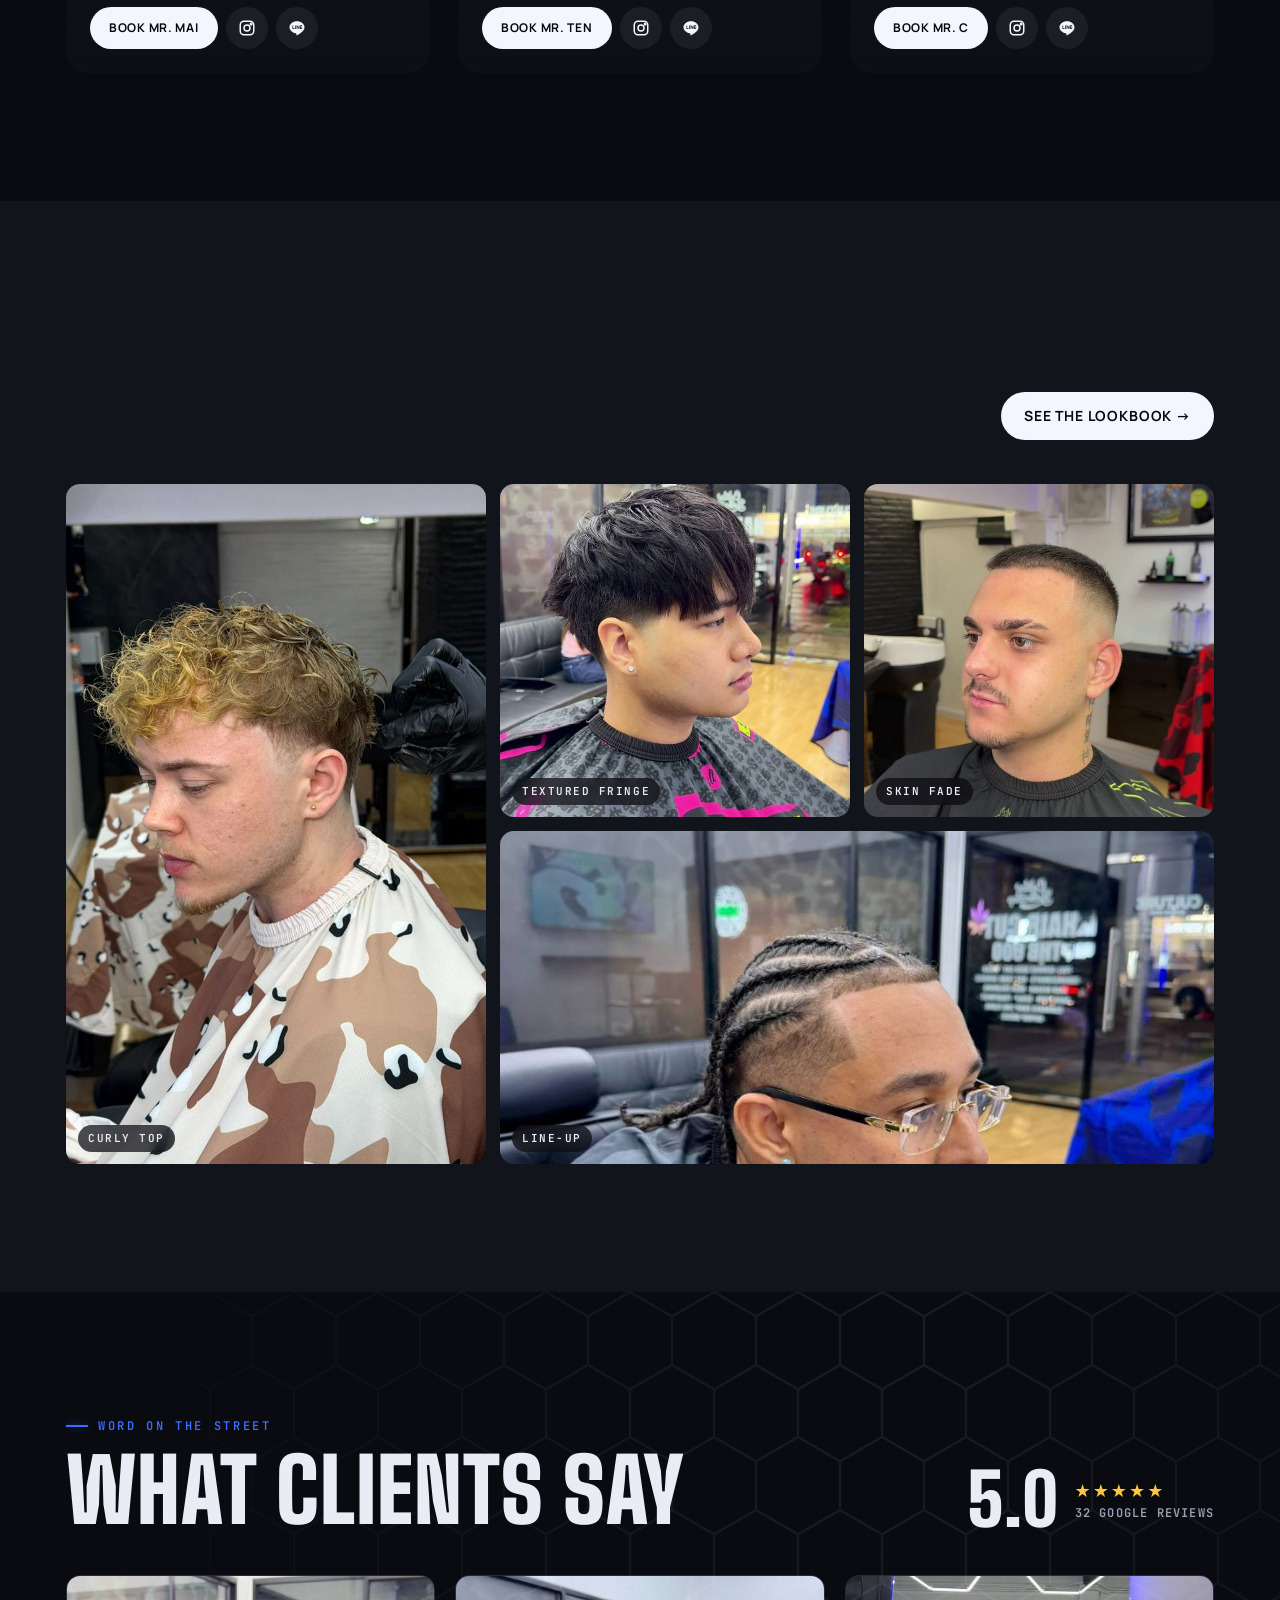
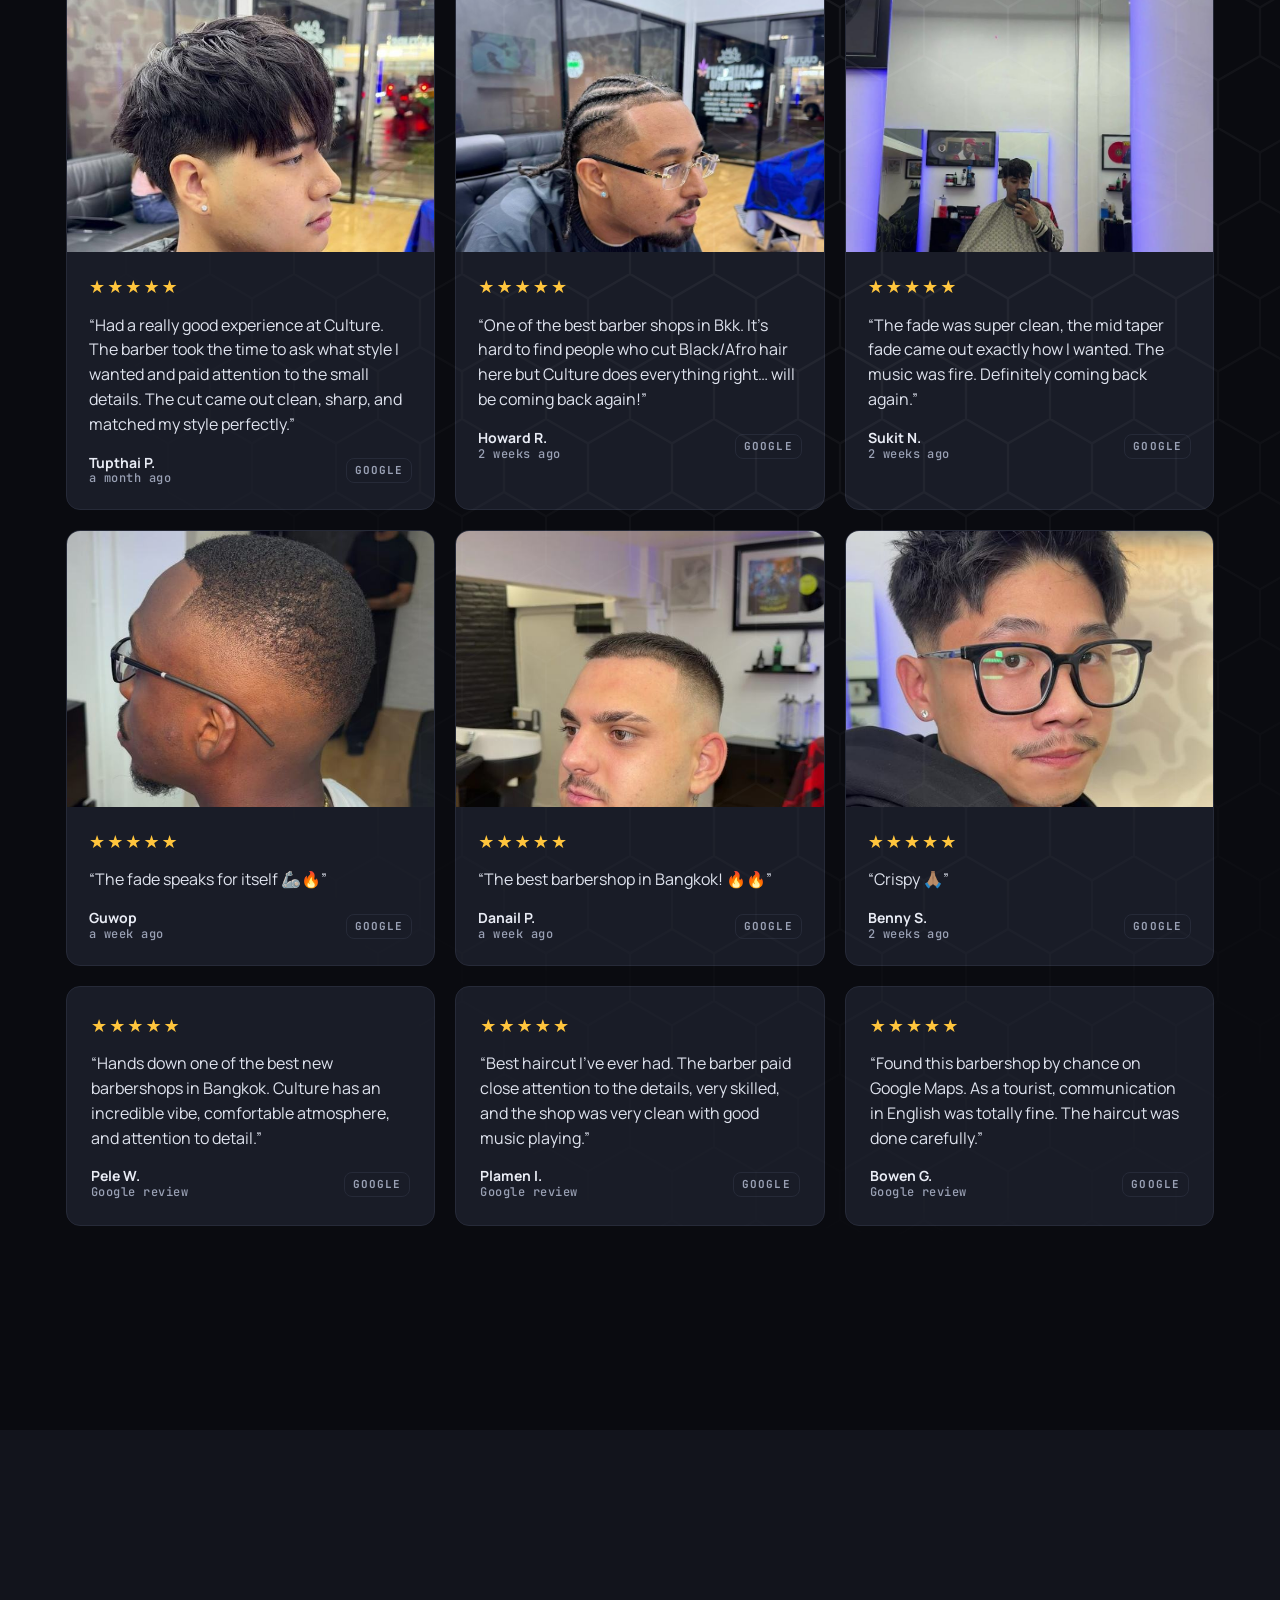
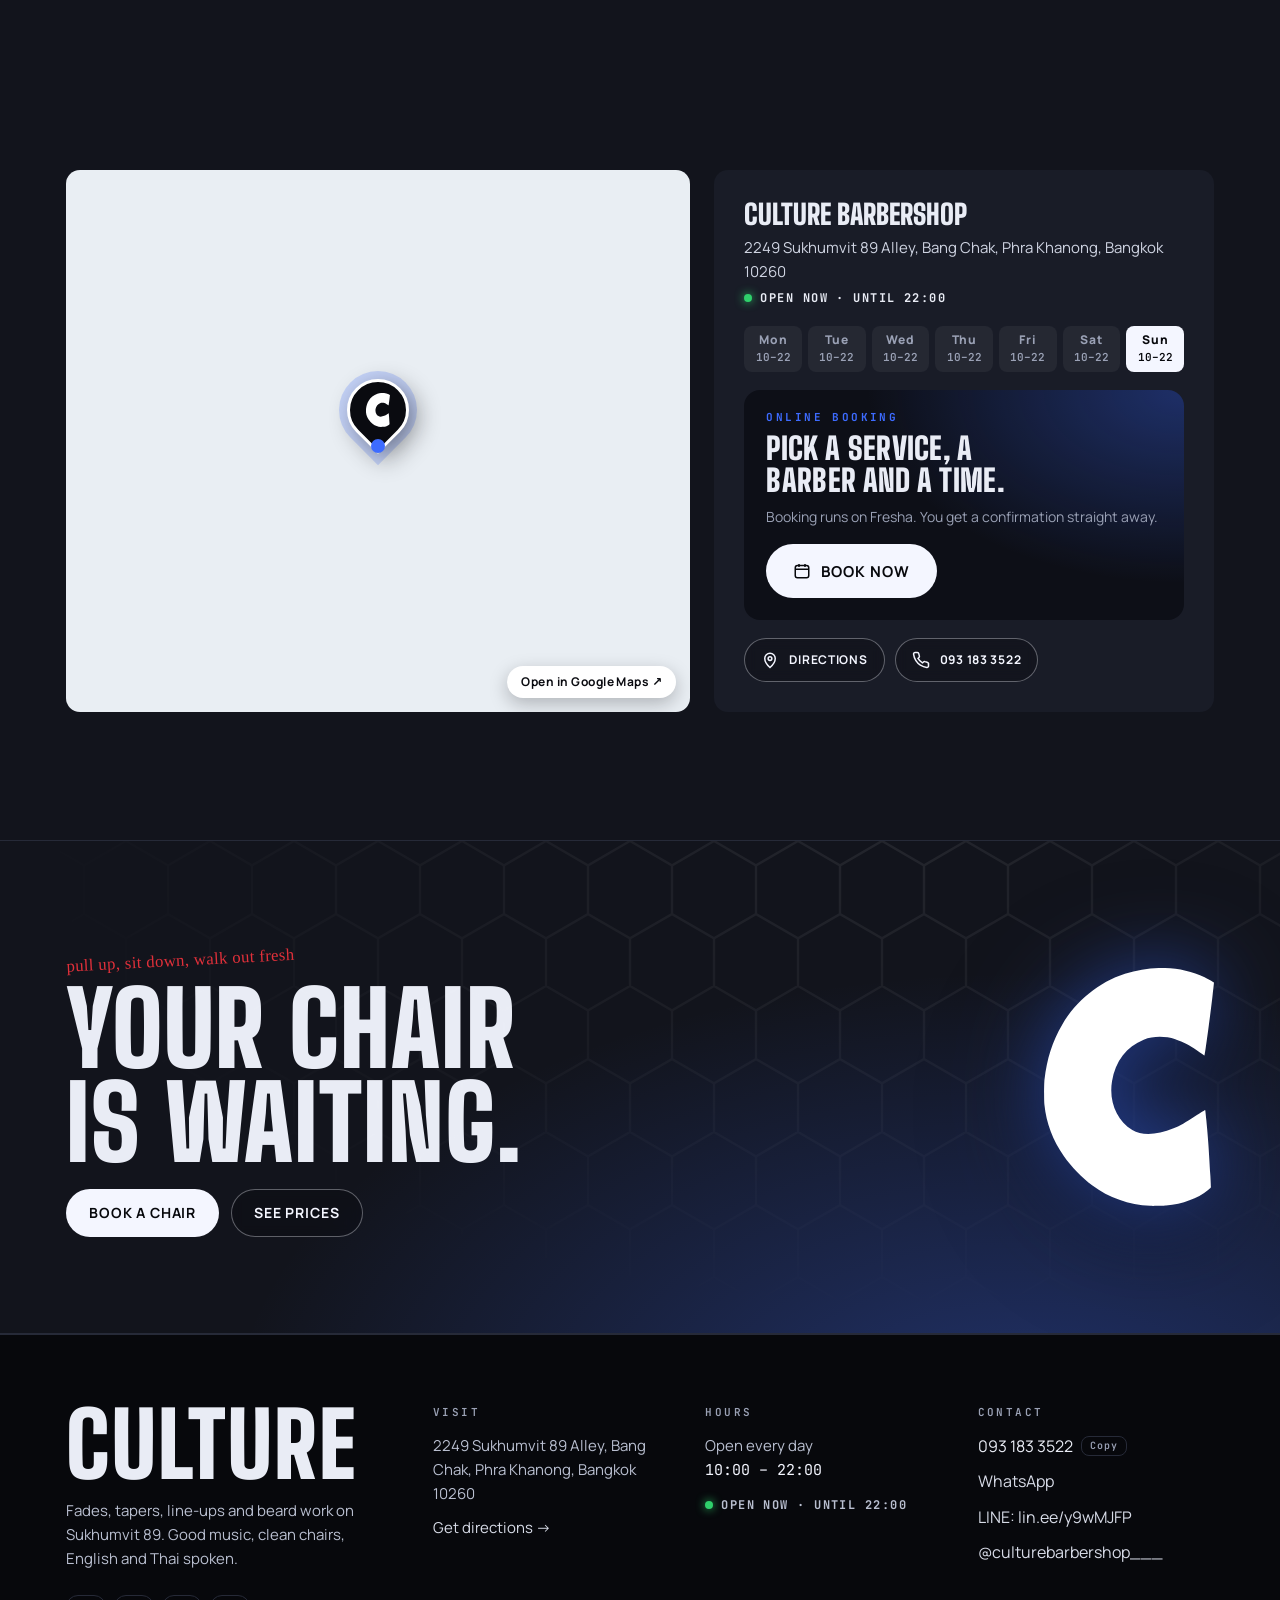
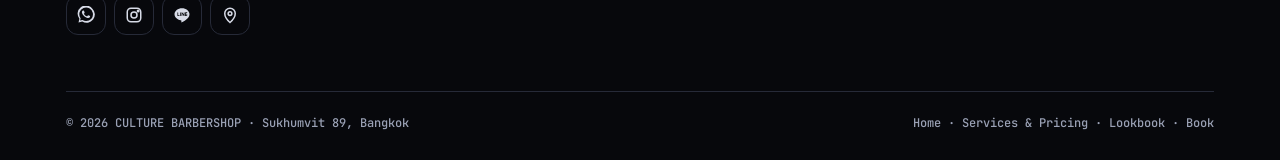
==== commit c26ff5ef: "Rename "Book on Fresha" button to "Book now" Co-Authored-By: Claude Opus 5.5 <noreply@anthropic.com>" ====
--- a/index.html
+++ b/index.html
@@ -104,7 +104,7 @@
 <section class="band band--panel" id="reserve"><div class="wrap">
 <div class="sec-head reveal"><span class="eyebrow">Find us</span><h2>Visit &amp; Book</h2>
 <p>Book online in a minute on Fresha, or just walk in when a chair is free.</p></div>
-<div class="reserve"><div class="mapcard reveal"><iframe title="Map of CULTURE BARBERSHOP, Sukhumvit 89 Alley, Bangkok" src="https://maps.google.com/maps?q=13.7007611,100.6036198&amp;z=17&amp;hl=en&amp;output=embed" loading="lazy" referrerpolicy="no-referrer-when-downgrade" tabindex="-1"></iframe><div class="pin" aria-hidden="true"><span class="dot"><img src="assets/c.svg" alt=""></span></div><a class="map-open" href="https://www.google.com/maps/place/CULTURE+BARBERSHOP+Sukhumvit+89/@13.7007611,100.6036198,17z/data=!3m1!4b1!4m6!3m5!1s0x30e29fedb9d79cb7:0xbc62ccfe419cfe51!8m2!3d13.7007611!4d100.6036198!16s%2Fg%2F11zfk663jd" target="_blank" rel="noopener">Open in Google Maps ↗</a></div><div class="visit reveal"><div class="visit-top"><b>CULTURE BARBERSHOP</b><p>2249 Sukhumvit 89 Alley, Bang Chak, Phra Khanong, Bangkok 10260</p><span class="open-now" data-open-now></span></div><div class="hours"><div><b>Mon</b>10–22</div><div><b>Tue</b>10–22</div><div><b>Wed</b>10–22</div><div><b>Thu</b>10–22</div><div><b>Fri</b>10–22</div><div><b>Sat</b>10–22</div><div><b>Sun</b>10–22</div></div><div class="book-box"><span class="book-kicker">Online booking</span><h3>Pick a service, a barber and a time.</h3><p>Booking runs on Fresha. You get a confirmation straight away.</p><a class="btn btn--primary btn--lg" href="https://www.fresha.com/a/culture-barbershop-sukhumvit-89-bangkok-2249-sukhumvit-89-alley-f60gp0az/booking?pId=3025168" target="_blank" rel="noopener"><svg viewBox="0 0 24 24" fill="none" stroke="currentColor" stroke-width="2"><rect x="3" y="4.5" width="18" height="16.5" rx="3"/><path d="M3 9.5h18M8 2.5v4M16 2.5v4"/></svg>Book on Fresha</a></div><div class="btns"><a class="btn btn--ghost" href="https://www.google.com/maps/place/CULTURE+BARBERSHOP+Sukhumvit+89/@13.7007611,100.6036198,17z/data=!3m1!4b1!4m6!3m5!1s0x30e29fedb9d79cb7:0xbc62ccfe419cfe51!8m2!3d13.7007611!4d100.6036198!16s%2Fg%2F11zfk663jd" target="_blank" rel="noopener"><svg viewBox="0 0 24 24" fill="none" stroke="currentColor" stroke-width="2"><path d="M12 22s7-6.2 7-12a7 7 0 0 0-14 0c0 5.8 7 12 7 12Z"/><circle cx="12" cy="10" r="2.5"/></svg>Directions</a><a class="btn btn--ghost" href="tel:+66931833522"><svg viewBox="0 0 24 24" fill="none" stroke="currentColor" stroke-width="2"><path d="M22 16.9v3a2 2 0 0 1-2.2 2 19.8 19.8 0 0 1-8.6-3.1 19.5 19.5 0 0 1-6-6A19.8 19.8 0 0 1 2.1 4.2 2 2 0 0 1 4.1 2h3a2 2 0 0 1 2 1.7c.1 1 .4 1.9.7 2.8a2 2 0 0 1-.5 2.1L8 9.9a16 16 0 0 0 6 6l1.3-1.3a2 2 0 0 1 2.1-.4c.9.3 1.8.6 2.8.7a2 2 0 0 1 1.7 2Z"/></svg>093 183 3522</a></div></div></div>
+<div class="reserve"><div class="mapcard reveal"><iframe title="Map of CULTURE BARBERSHOP, Sukhumvit 89 Alley, Bangkok" src="https://maps.google.com/maps?q=13.7007611,100.6036198&amp;z=17&amp;hl=en&amp;output=embed" loading="lazy" referrerpolicy="no-referrer-when-downgrade" tabindex="-1"></iframe><div class="pin" aria-hidden="true"><span class="dot"><img src="assets/c.svg" alt=""></span></div><a class="map-open" href="https://www.google.com/maps/place/CULTURE+BARBERSHOP+Sukhumvit+89/@13.7007611,100.6036198,17z/data=!3m1!4b1!4m6!3m5!1s0x30e29fedb9d79cb7:0xbc62ccfe419cfe51!8m2!3d13.7007611!4d100.6036198!16s%2Fg%2F11zfk663jd" target="_blank" rel="noopener">Open in Google Maps ↗</a></div><div class="visit reveal"><div class="visit-top"><b>CULTURE BARBERSHOP</b><p>2249 Sukhumvit 89 Alley, Bang Chak, Phra Khanong, Bangkok 10260</p><span class="open-now" data-open-now></span></div><div class="hours"><div><b>Mon</b>10–22</div><div><b>Tue</b>10–22</div><div><b>Wed</b>10–22</div><div><b>Thu</b>10–22</div><div><b>Fri</b>10–22</div><div><b>Sat</b>10–22</div><div><b>Sun</b>10–22</div></div><div class="book-box"><span class="book-kicker">Online booking</span><h3>Pick a service, a barber and a time.</h3><p>Booking runs on Fresha. You get a confirmation straight away.</p><a class="btn btn--primary btn--lg" href="https://www.fresha.com/a/culture-barbershop-sukhumvit-89-bangkok-2249-sukhumvit-89-alley-f60gp0az/booking?pId=3025168" target="_blank" rel="noopener"><svg viewBox="0 0 24 24" fill="none" stroke="currentColor" stroke-width="2"><rect x="3" y="4.5" width="18" height="16.5" rx="3"/><path d="M3 9.5h18M8 2.5v4M16 2.5v4"/></svg>Book now</a></div><div class="btns"><a class="btn btn--ghost" href="https://www.google.com/maps/place/CULTURE+BARBERSHOP+Sukhumvit+89/@13.7007611,100.6036198,17z/data=!3m1!4b1!4m6!3m5!1s0x30e29fedb9d79cb7:0xbc62ccfe419cfe51!8m2!3d13.7007611!4d100.6036198!16s%2Fg%2F11zfk663jd" target="_blank" rel="noopener"><svg viewBox="0 0 24 24" fill="none" stroke="currentColor" stroke-width="2"><path d="M12 22s7-6.2 7-12a7 7 0 0 0-14 0c0 5.8 7 12 7 12Z"/><circle cx="12" cy="10" r="2.5"/></svg>Directions</a><a class="btn btn--ghost" href="tel:+66931833522"><svg viewBox="0 0 24 24" fill="none" stroke="currentColor" stroke-width="2"><path d="M22 16.9v3a2 2 0 0 1-2.2 2 19.8 19.8 0 0 1-8.6-3.1 19.5 19.5 0 0 1-6-6A19.8 19.8 0 0 1 2.1 4.2 2 2 0 0 1 4.1 2h3a2 2 0 0 1 2 1.7c.1 1 .4 1.9.7 2.8a2 2 0 0 1-.5 2.1L8 9.9a16 16 0 0 0 6 6l1.3-1.3a2 2 0 0 1 2.1-.4c.9.3 1.8.6 2.8.7a2 2 0 0 1 1.7 2Z"/></svg>093 183 3522</a></div></div></div>
 </div></section>
 
 </main>
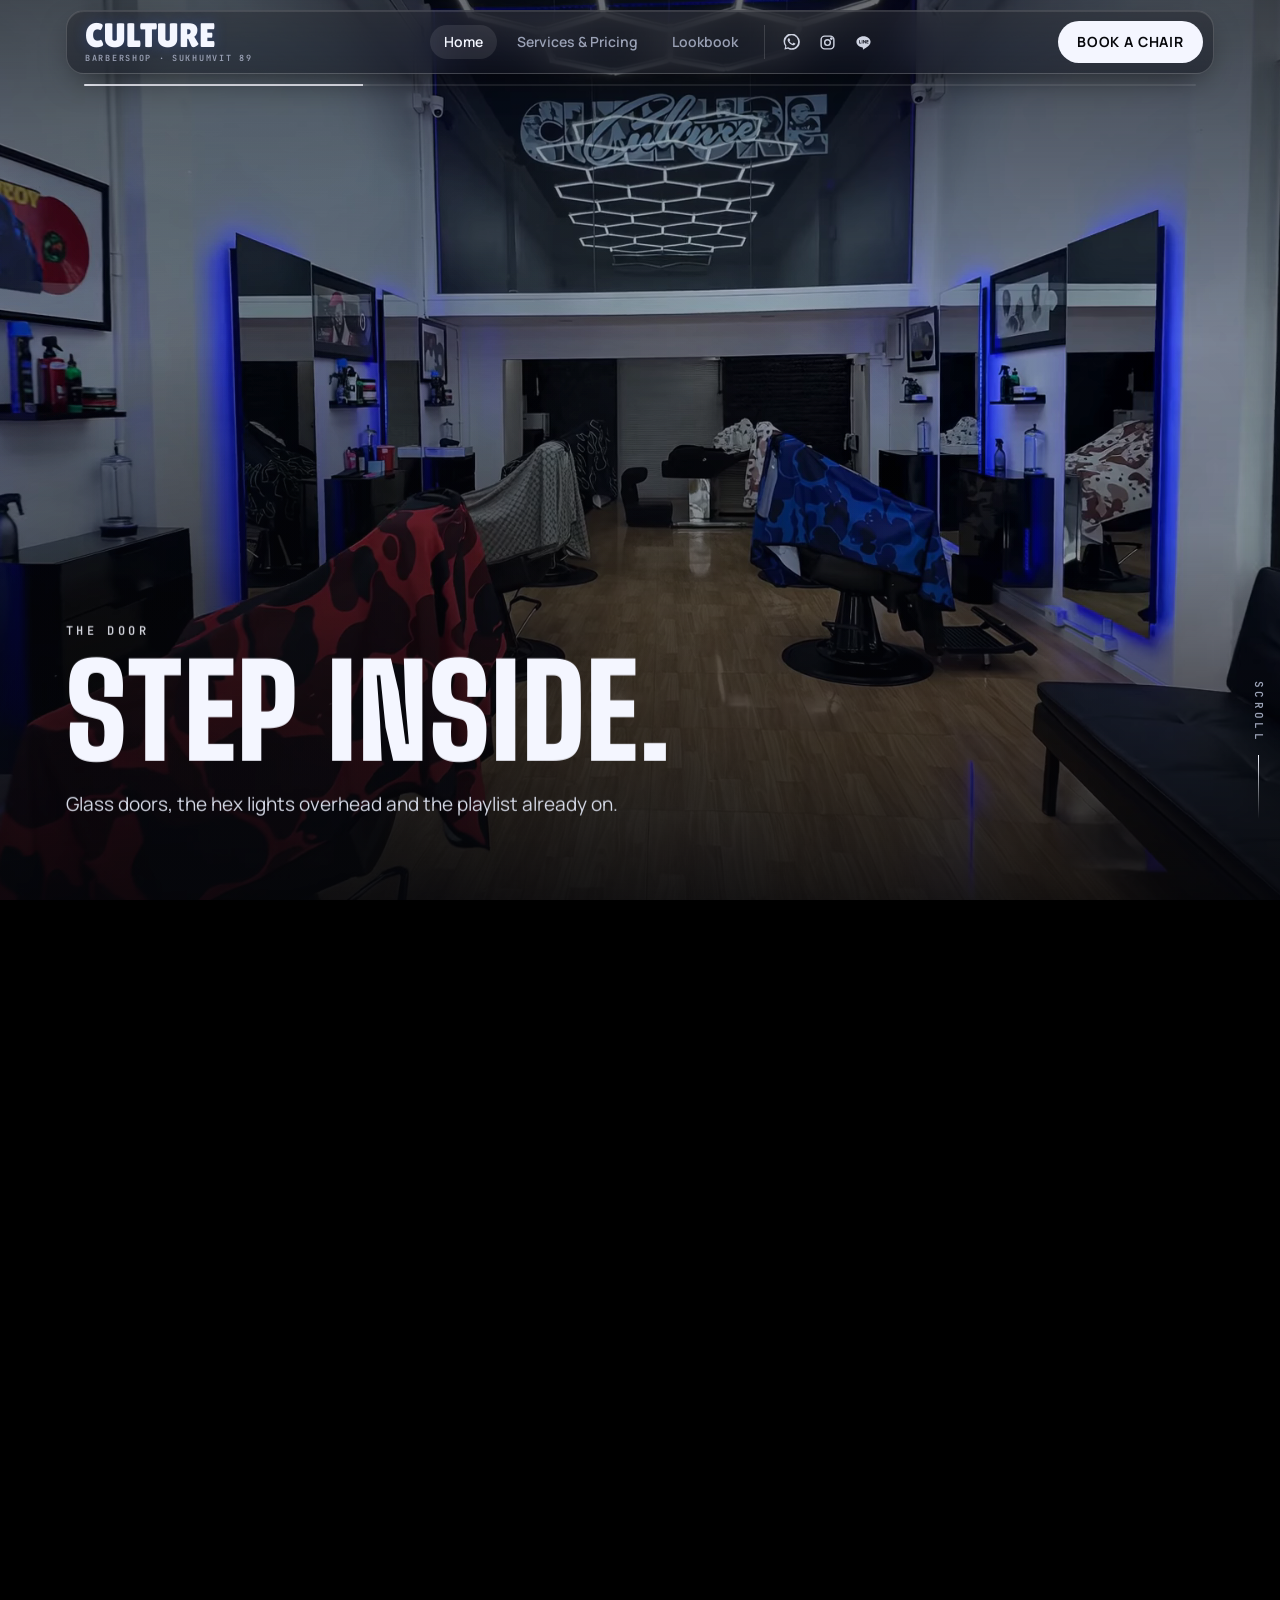
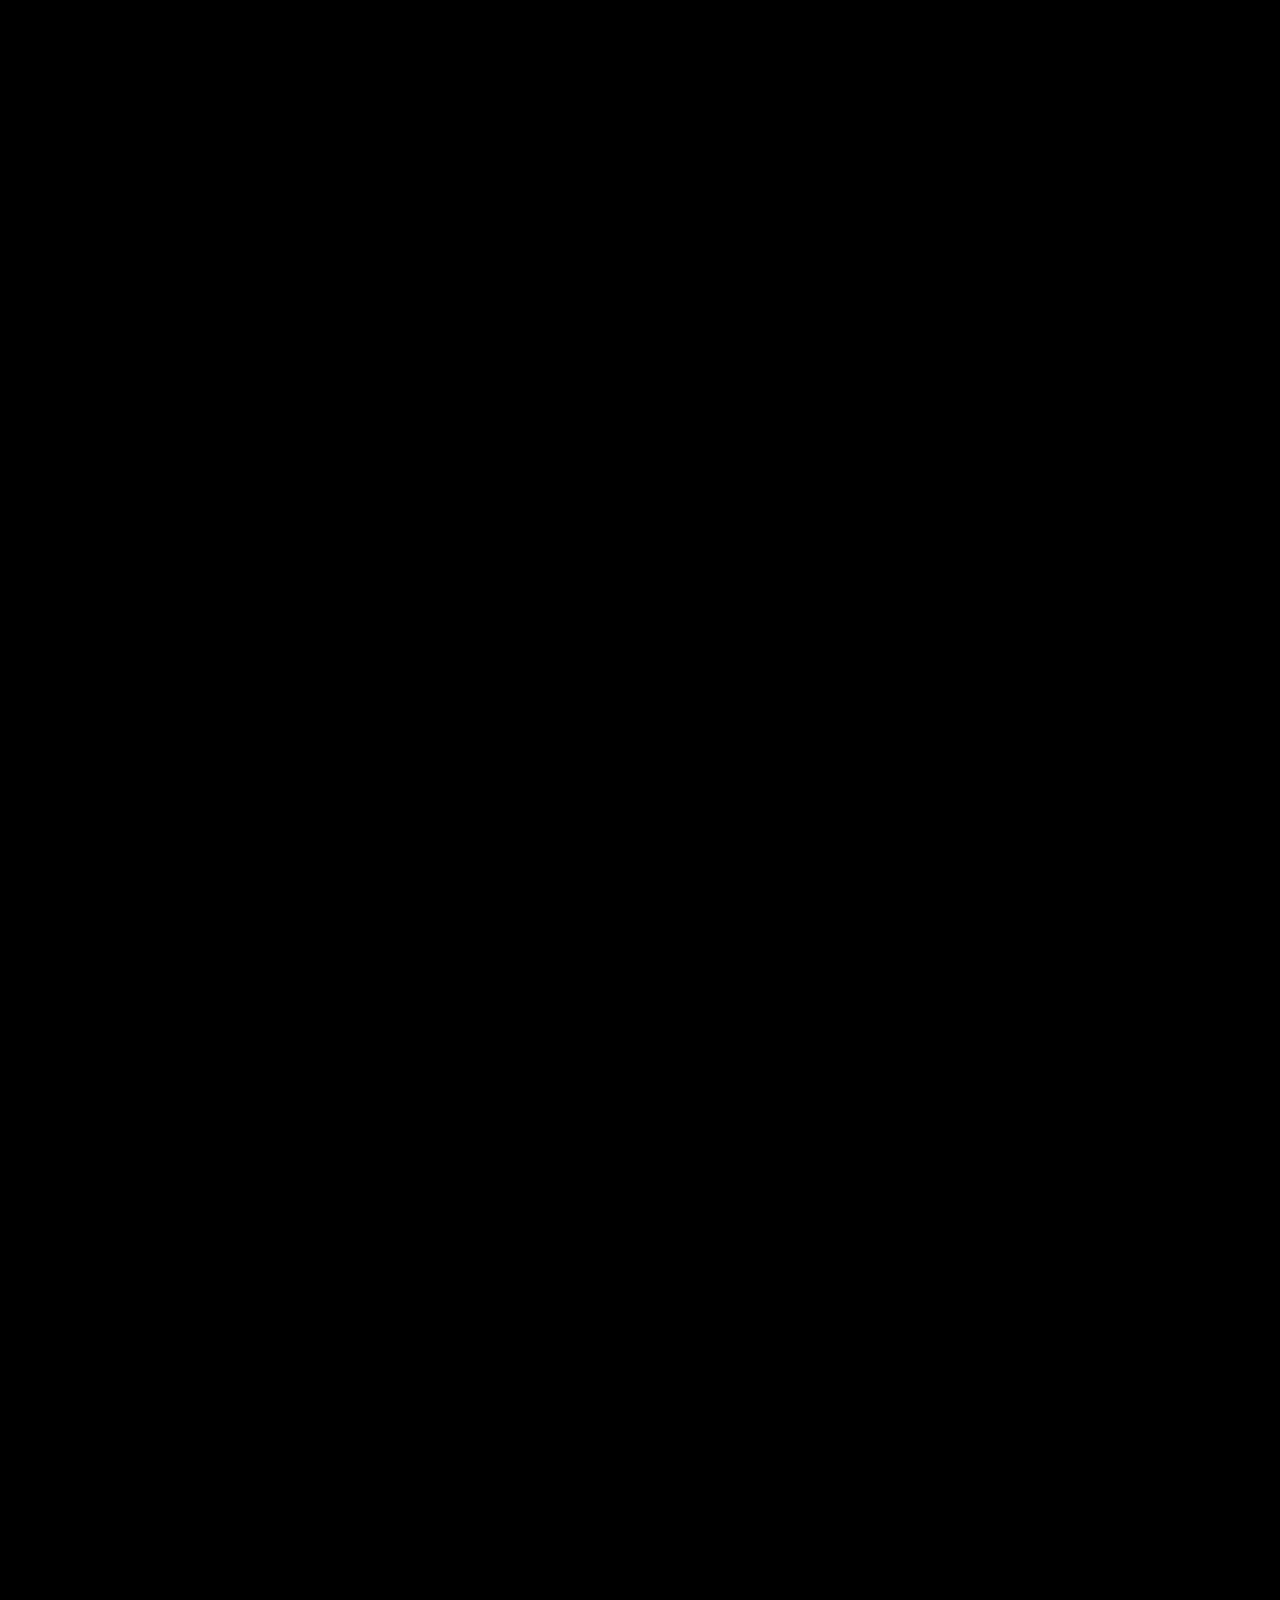
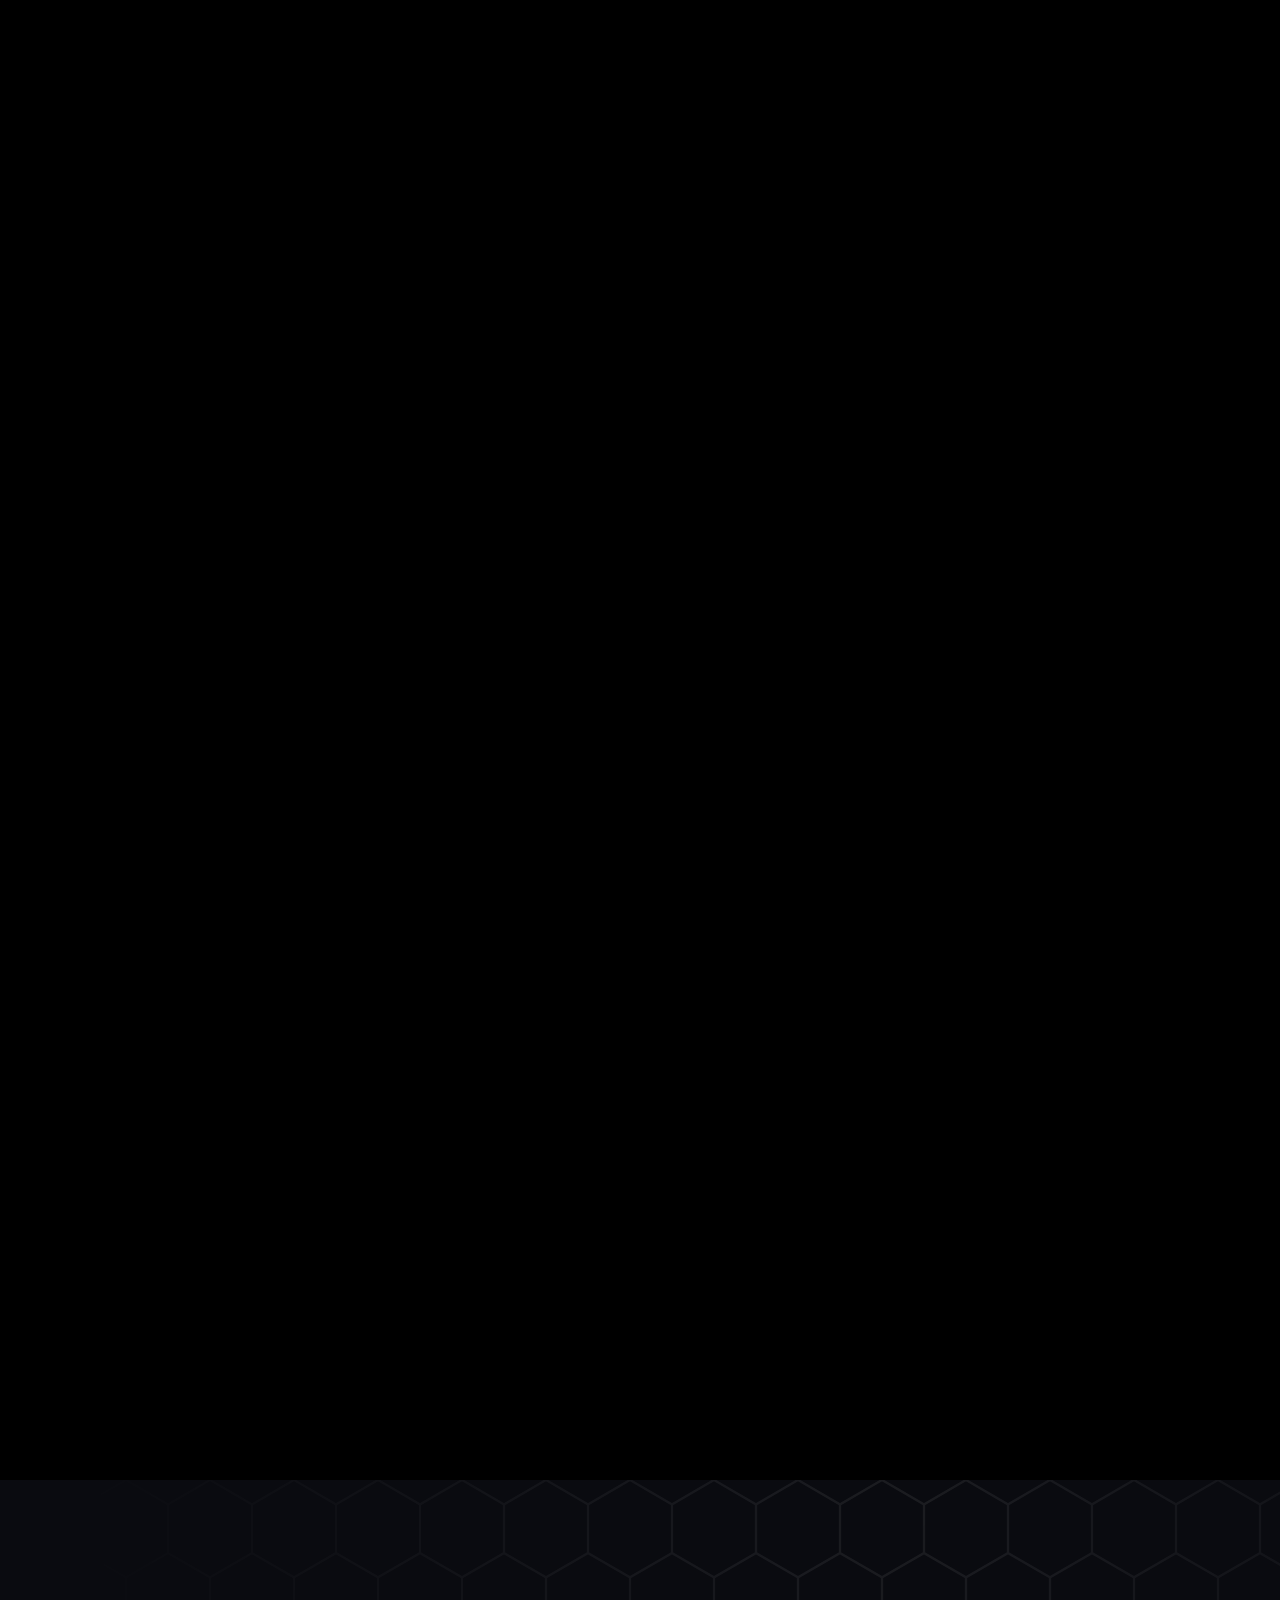
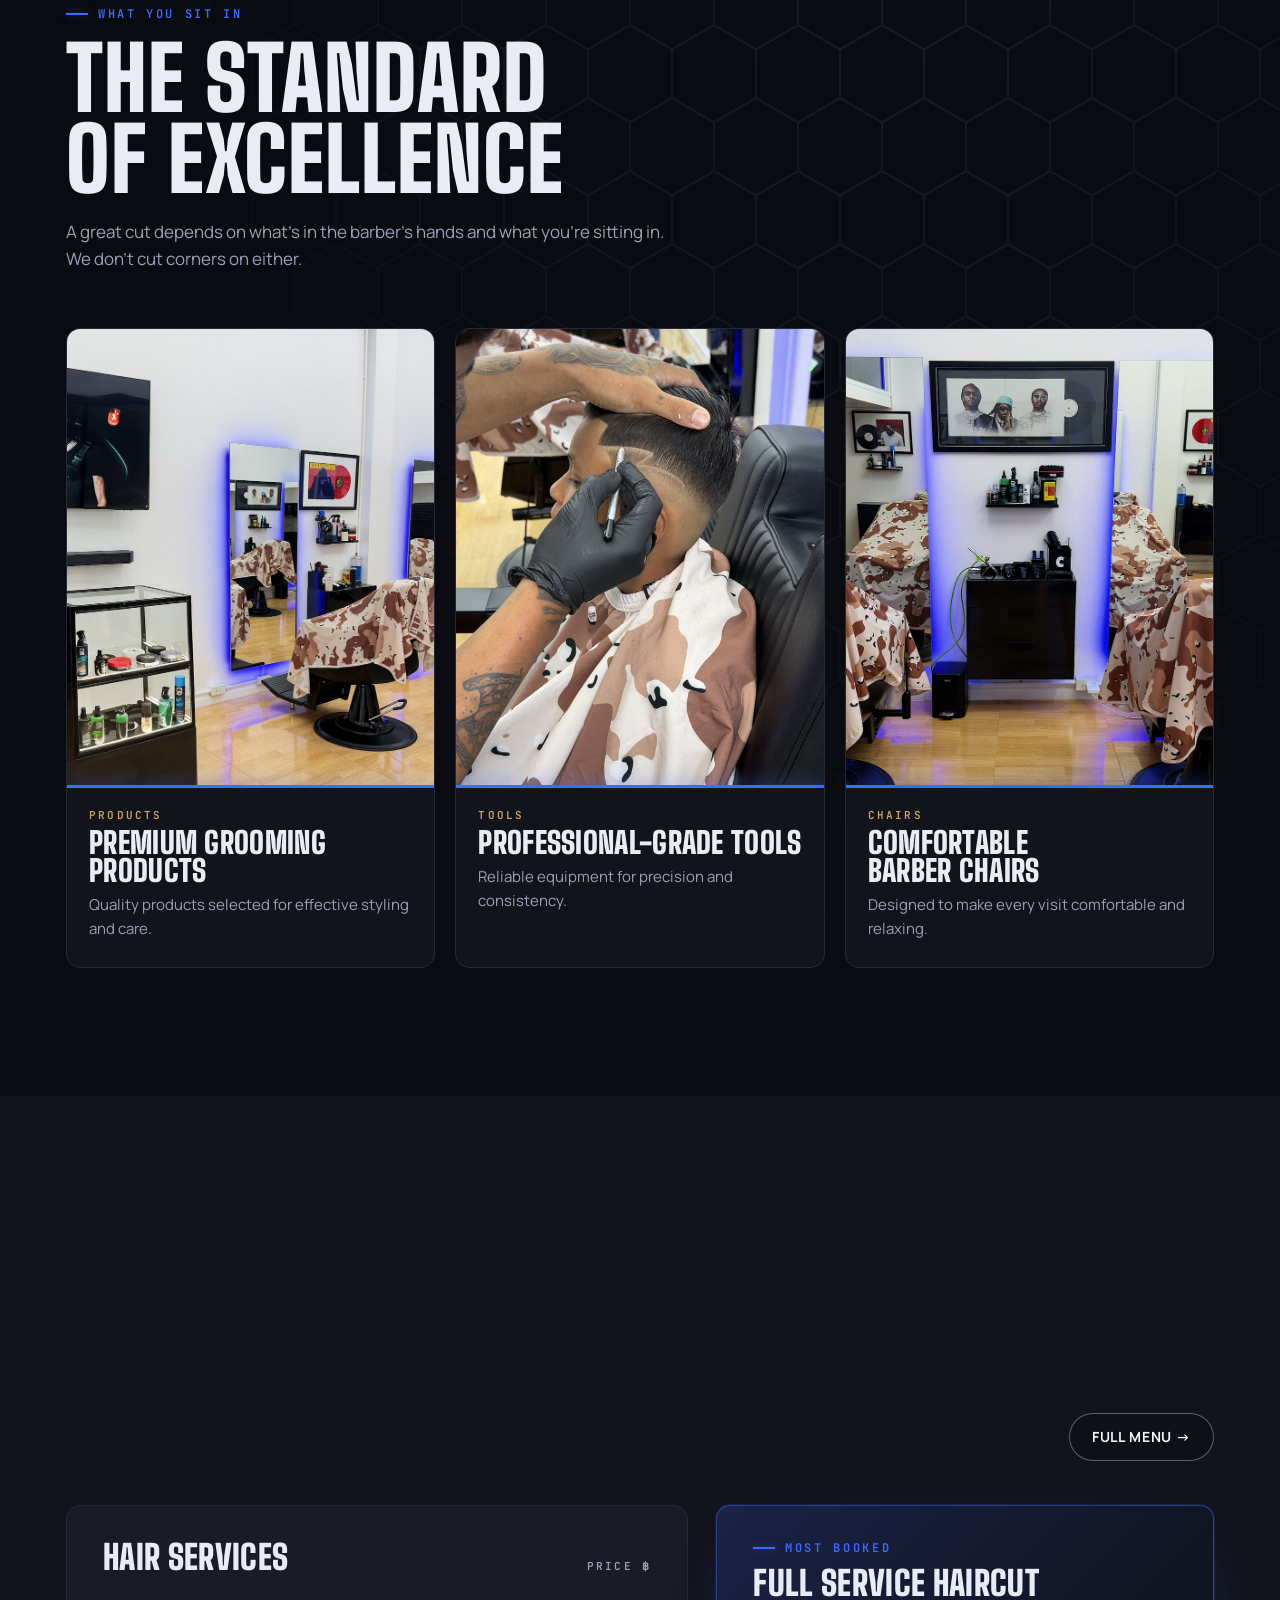
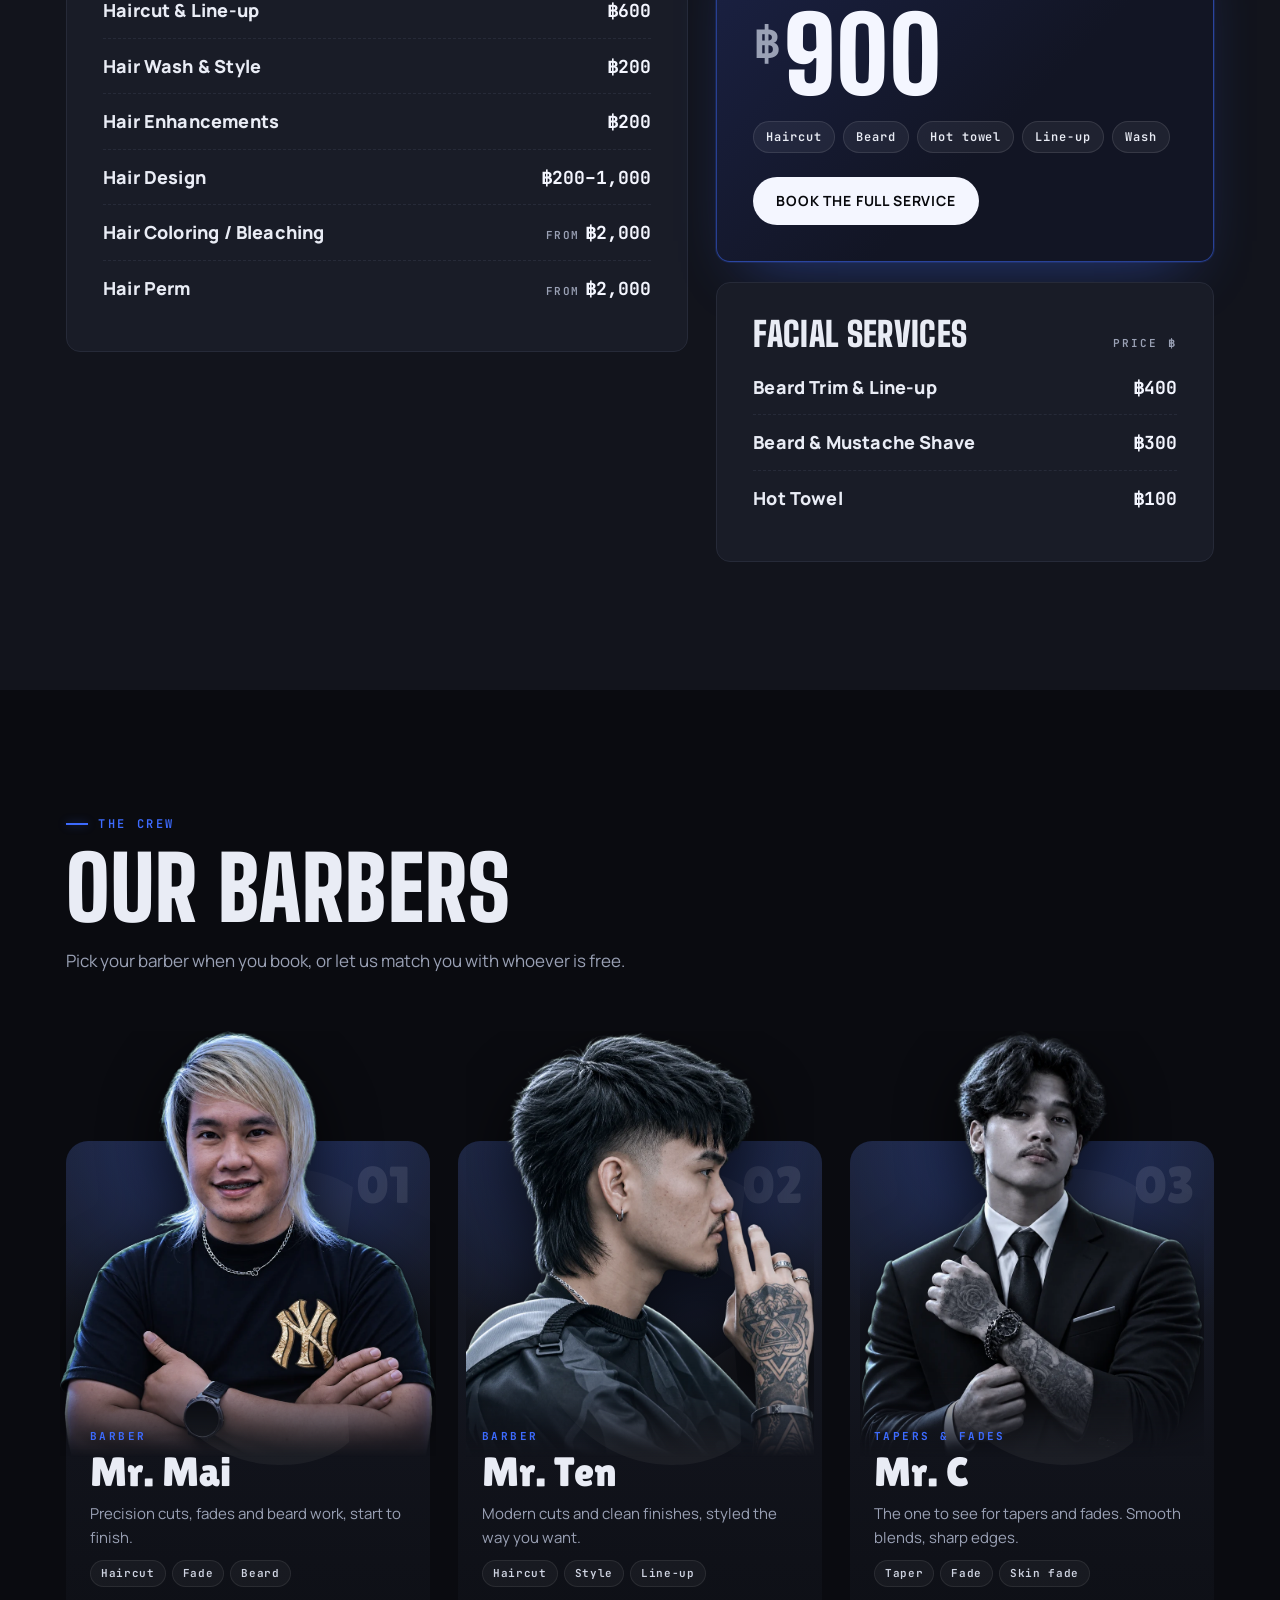
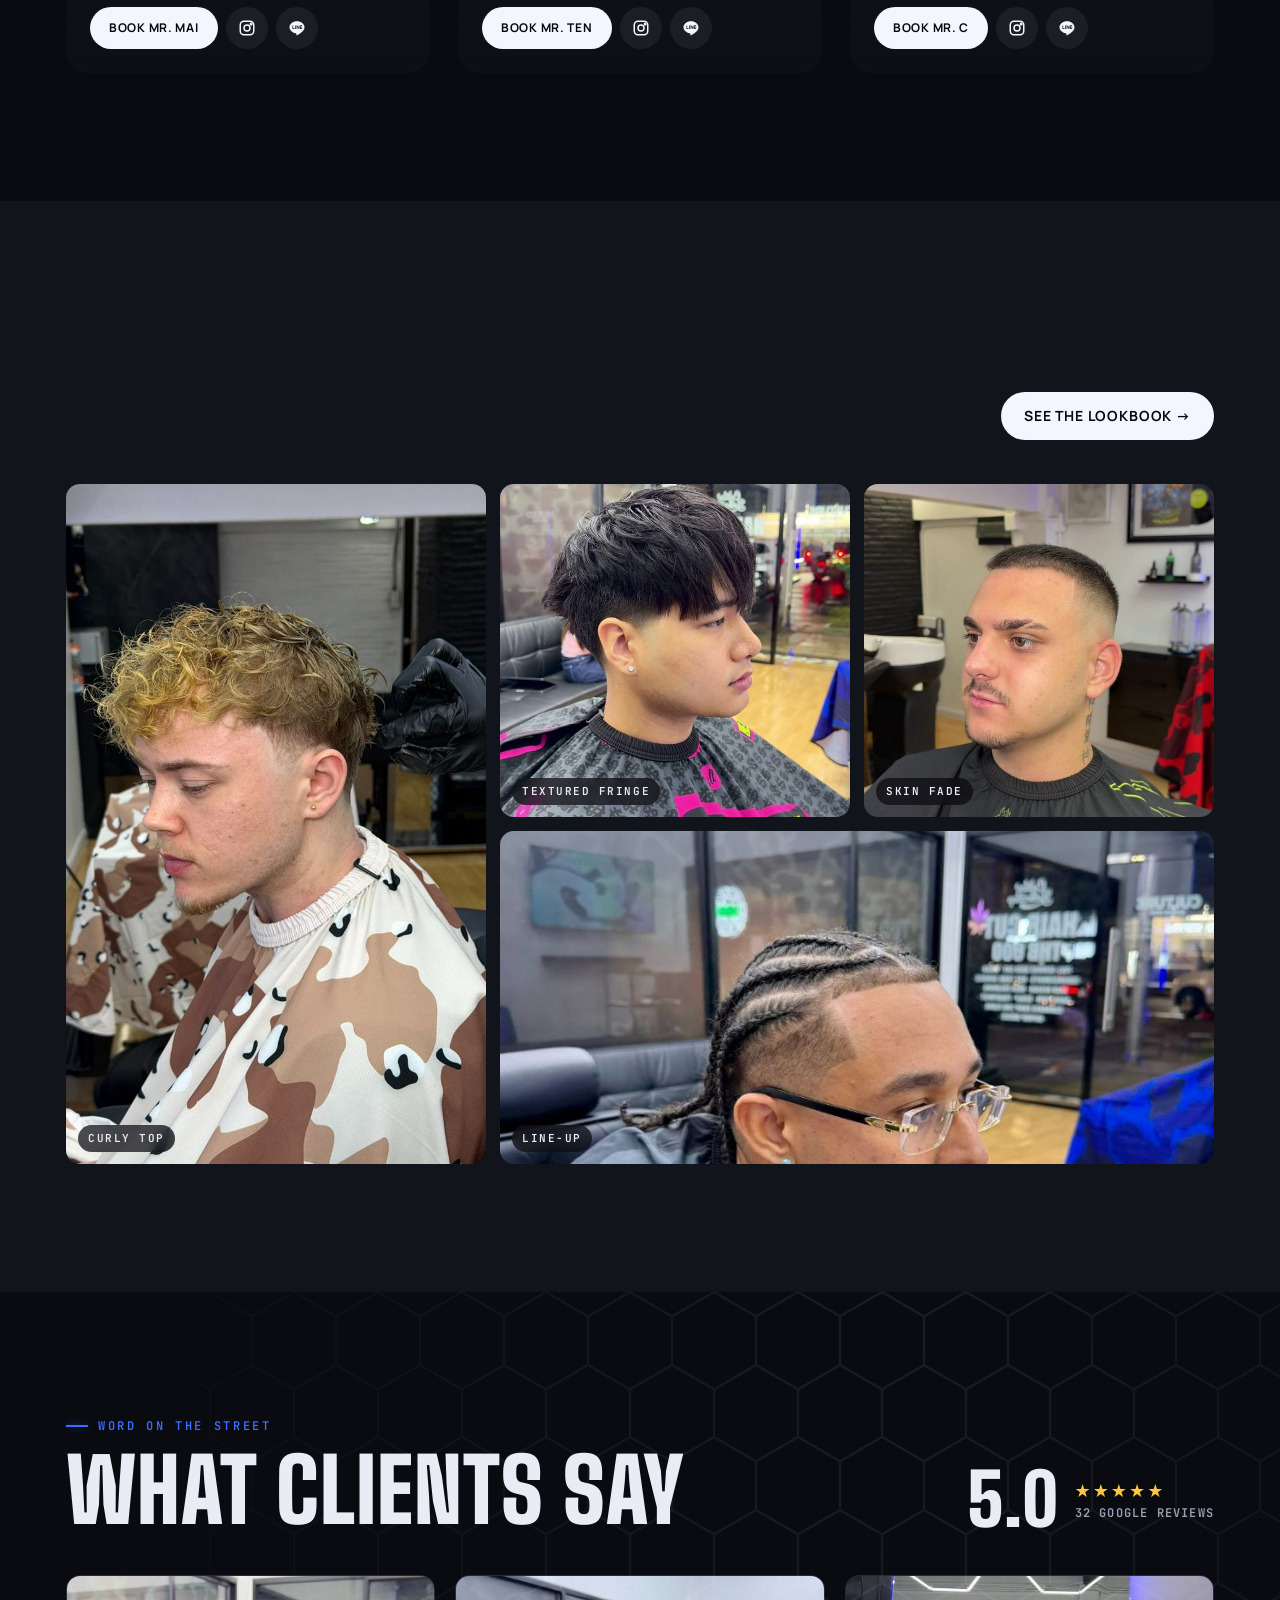
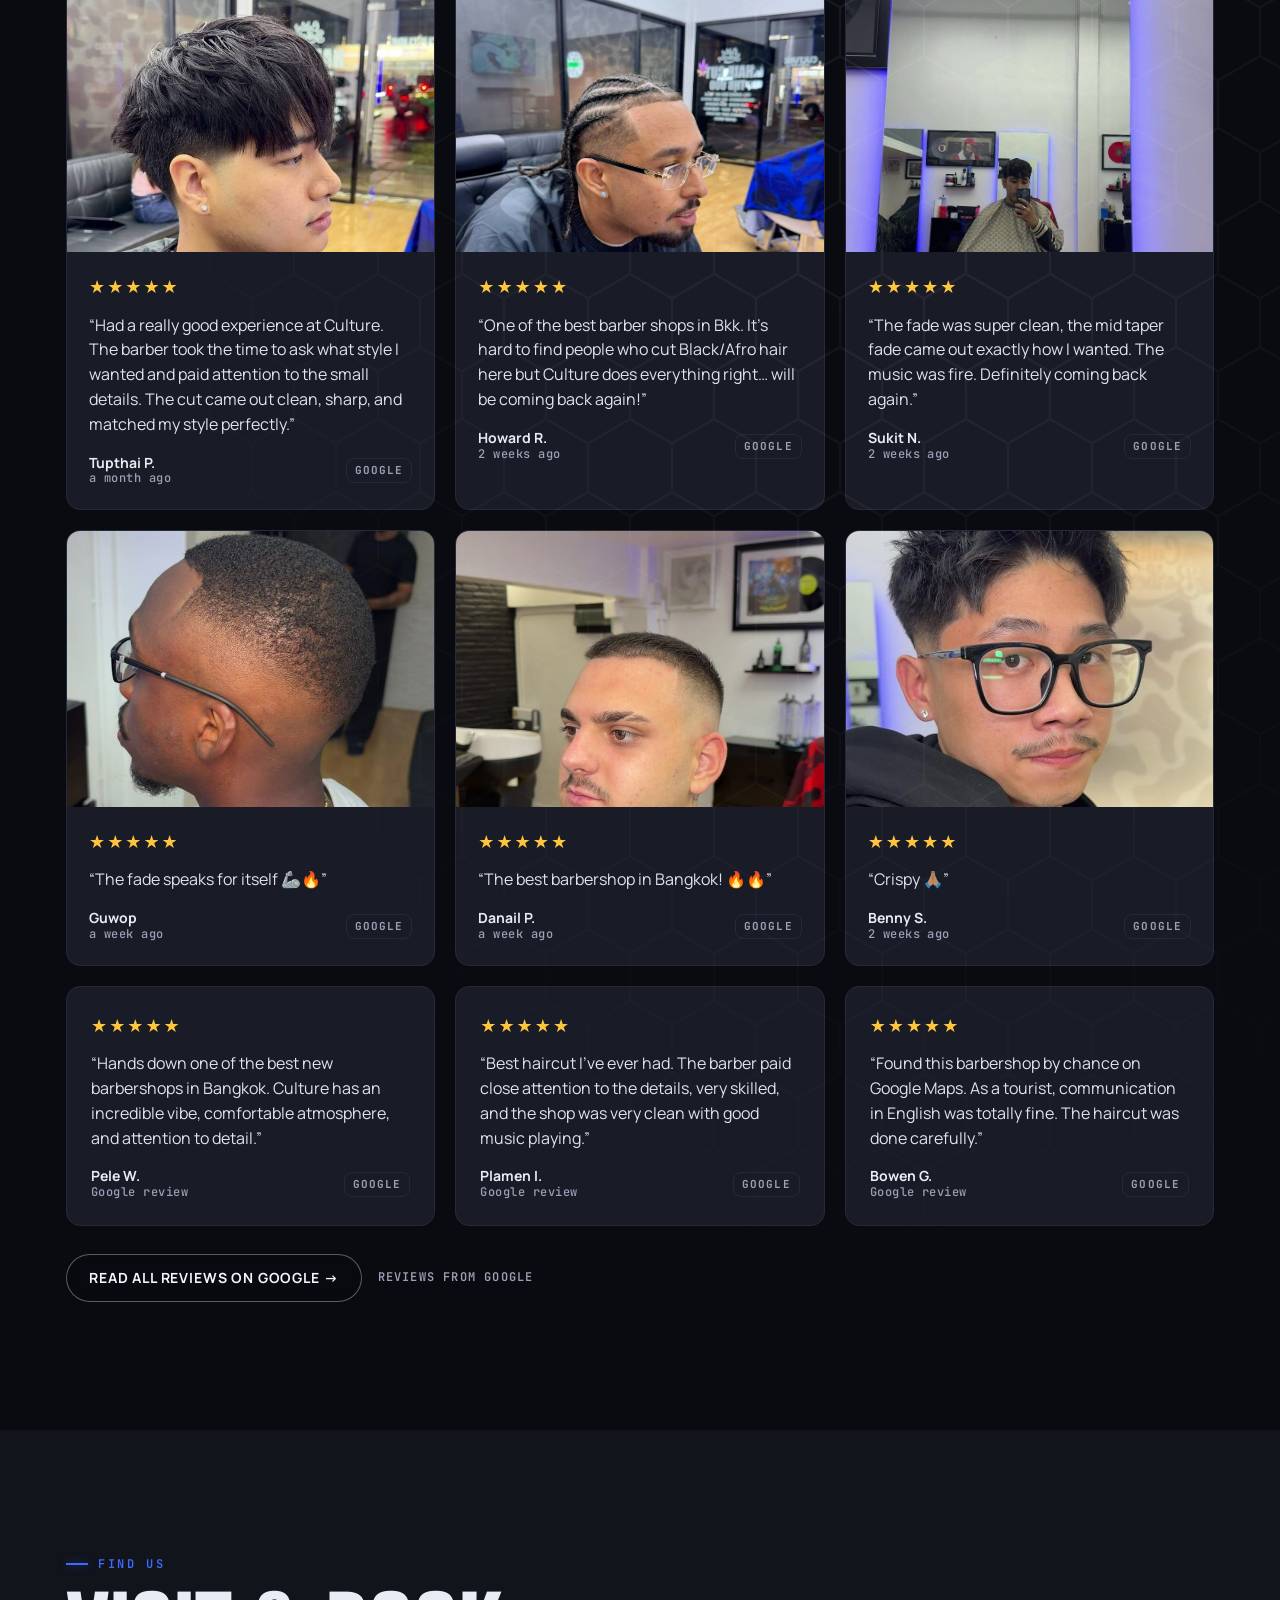
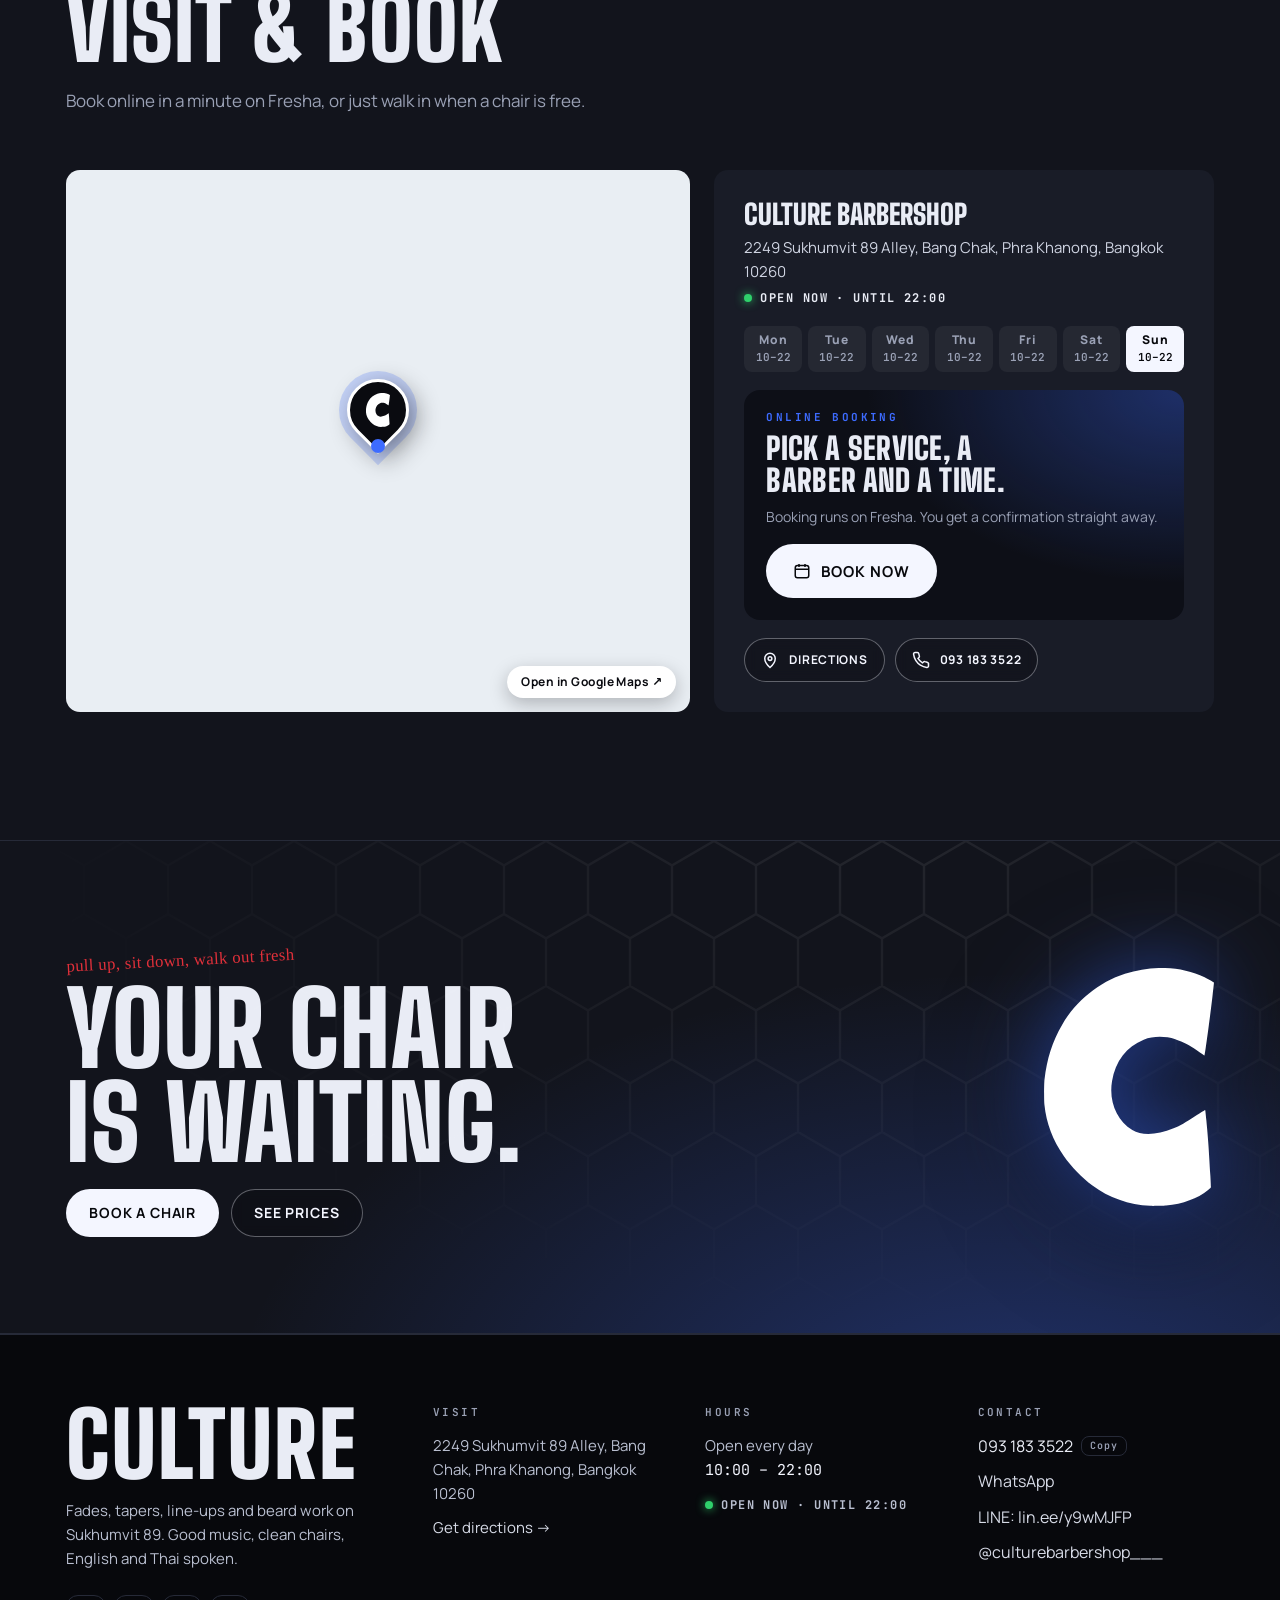
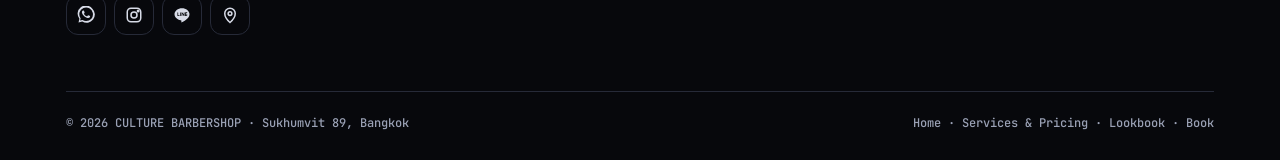
==== commit 0bc9b4c2: "Hero hours 10:00–22:00; serve the site on culturebarbershopbkk.com - Hero kicker now reads "Open dai" ====
--- a/index.html
+++ b/index.html
@@ -28,7 +28,7 @@
 <div class="hero-progress" aria-hidden="true"><span></span></div>
 
 <div class="panel first" data-a="0" data-b="0.17"><div class="wrap">
-<div class="kicker"><i></i>Sukhumvit 89 · Bangkok · Open daily 10–22</div>
+<div class="kicker"><i></i>Sukhumvit 89 · Bangkok · Open daily 10:00–22:00</div>
 <h1>Culture</h1>
 <p>Barbershop for fades, tapers, line-ups and beard work. Scroll to step inside.</p>
 <div class="ctas"><a class="btn btn--primary" href="https://www.fresha.com/a/culture-barbershop-sukhumvit-89-bangkok-2249-sukhumvit-89-alley-f60gp0az/booking?pId=3025168" target="_blank" rel="noopener">Book a chair</a><a class="btn btn--ghost" href="services.html">Services &amp; pricing</a></div>
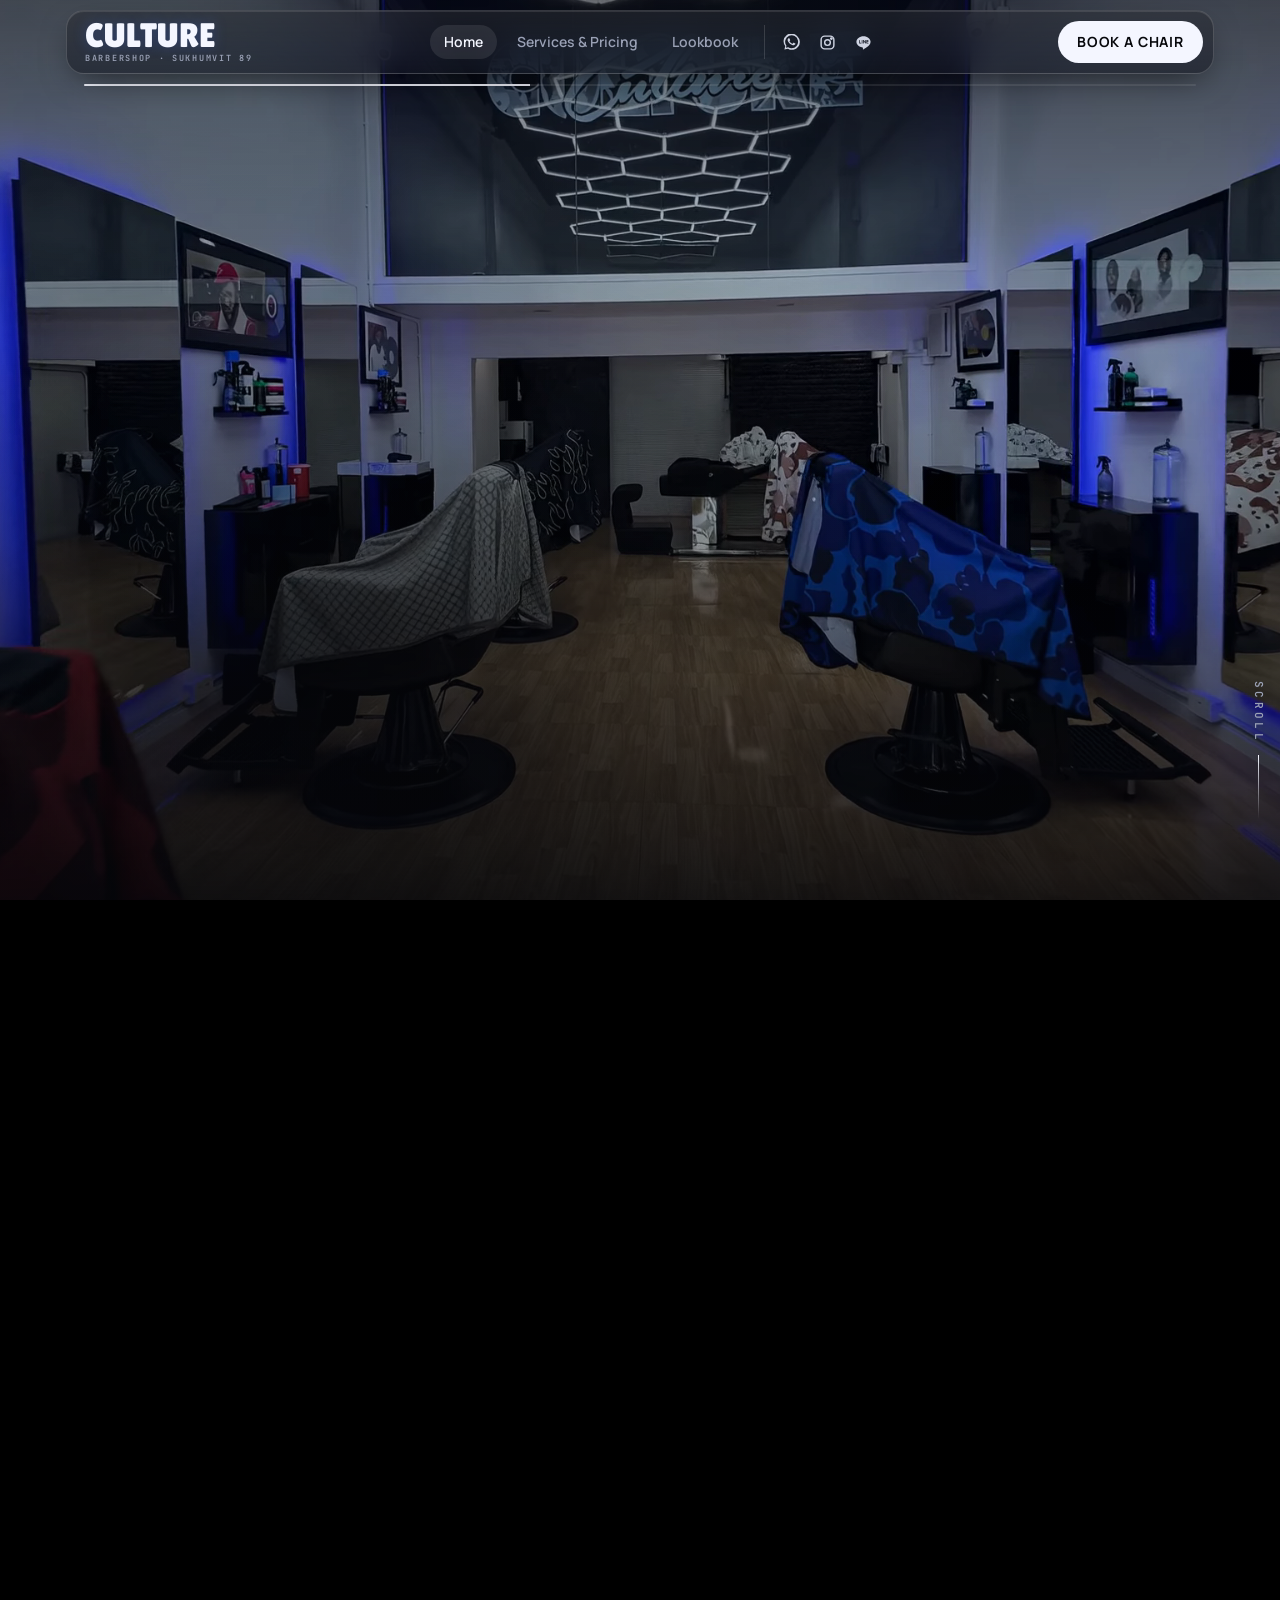
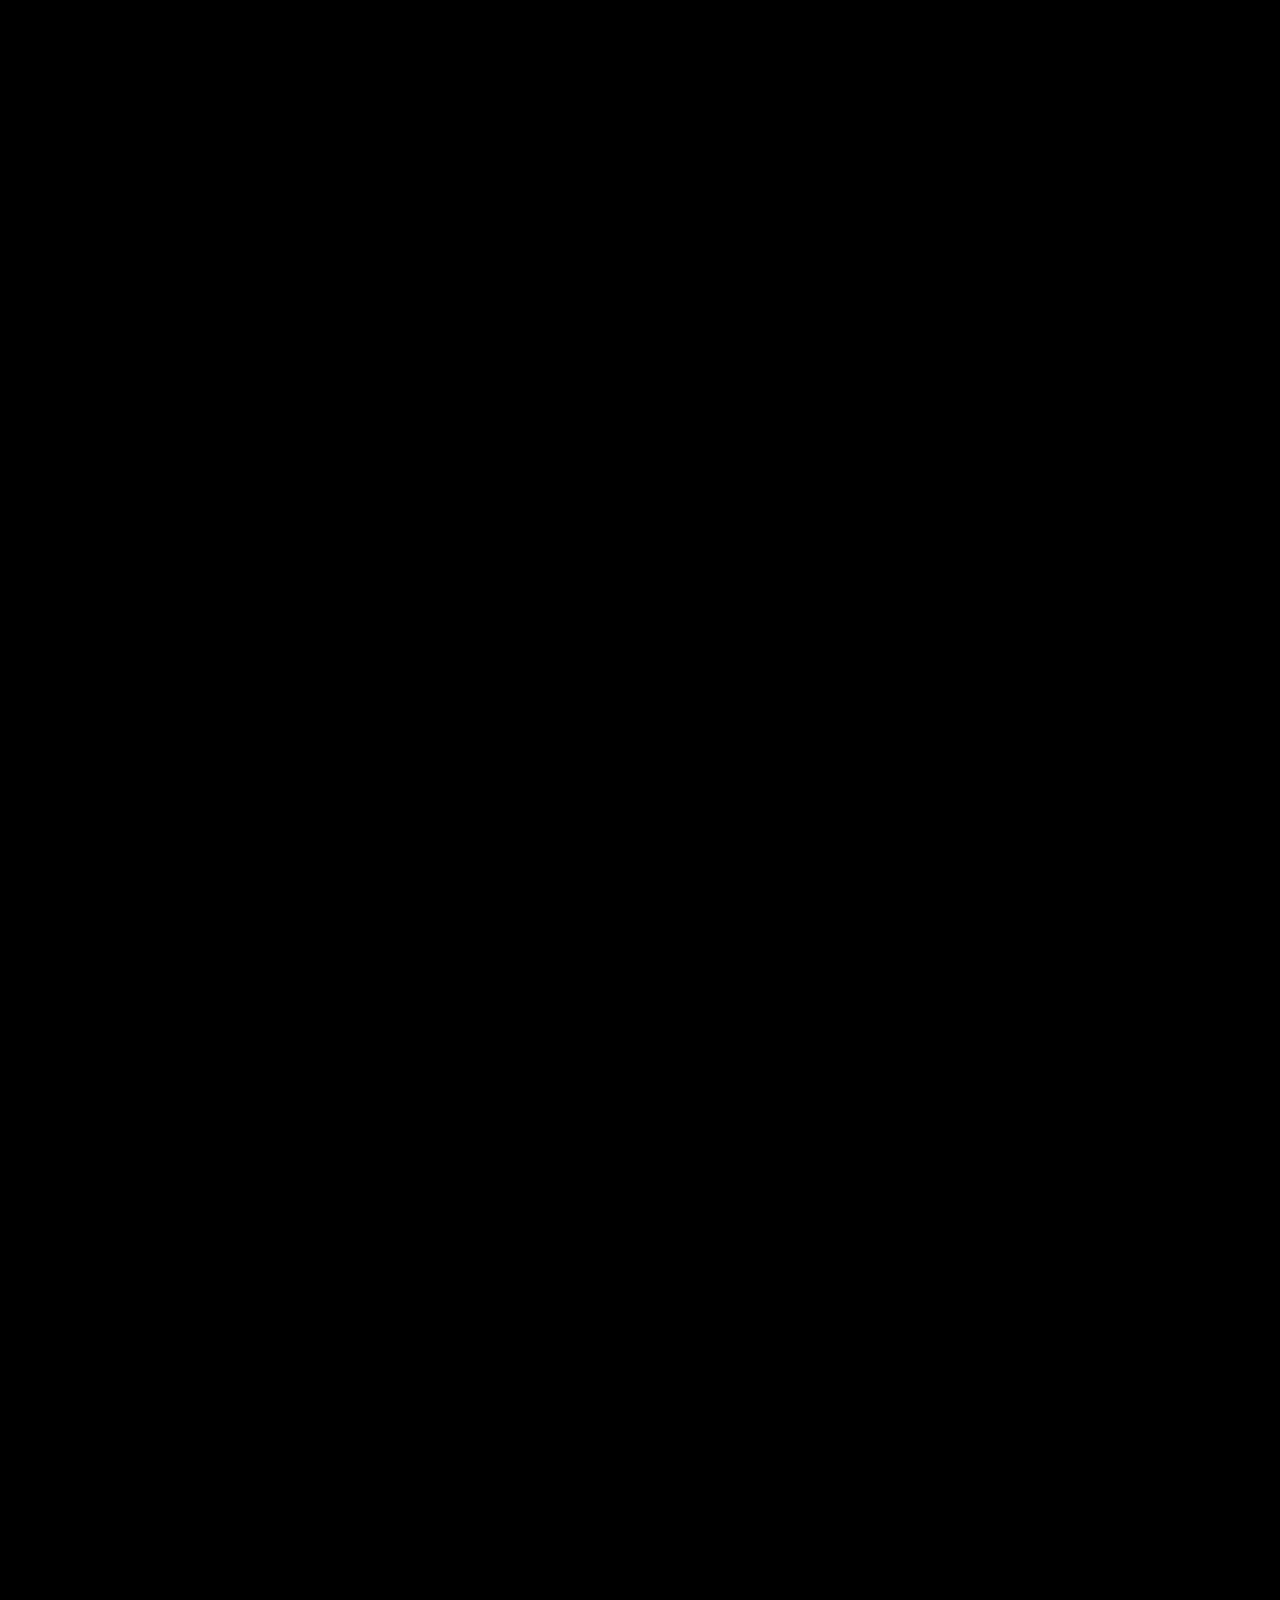
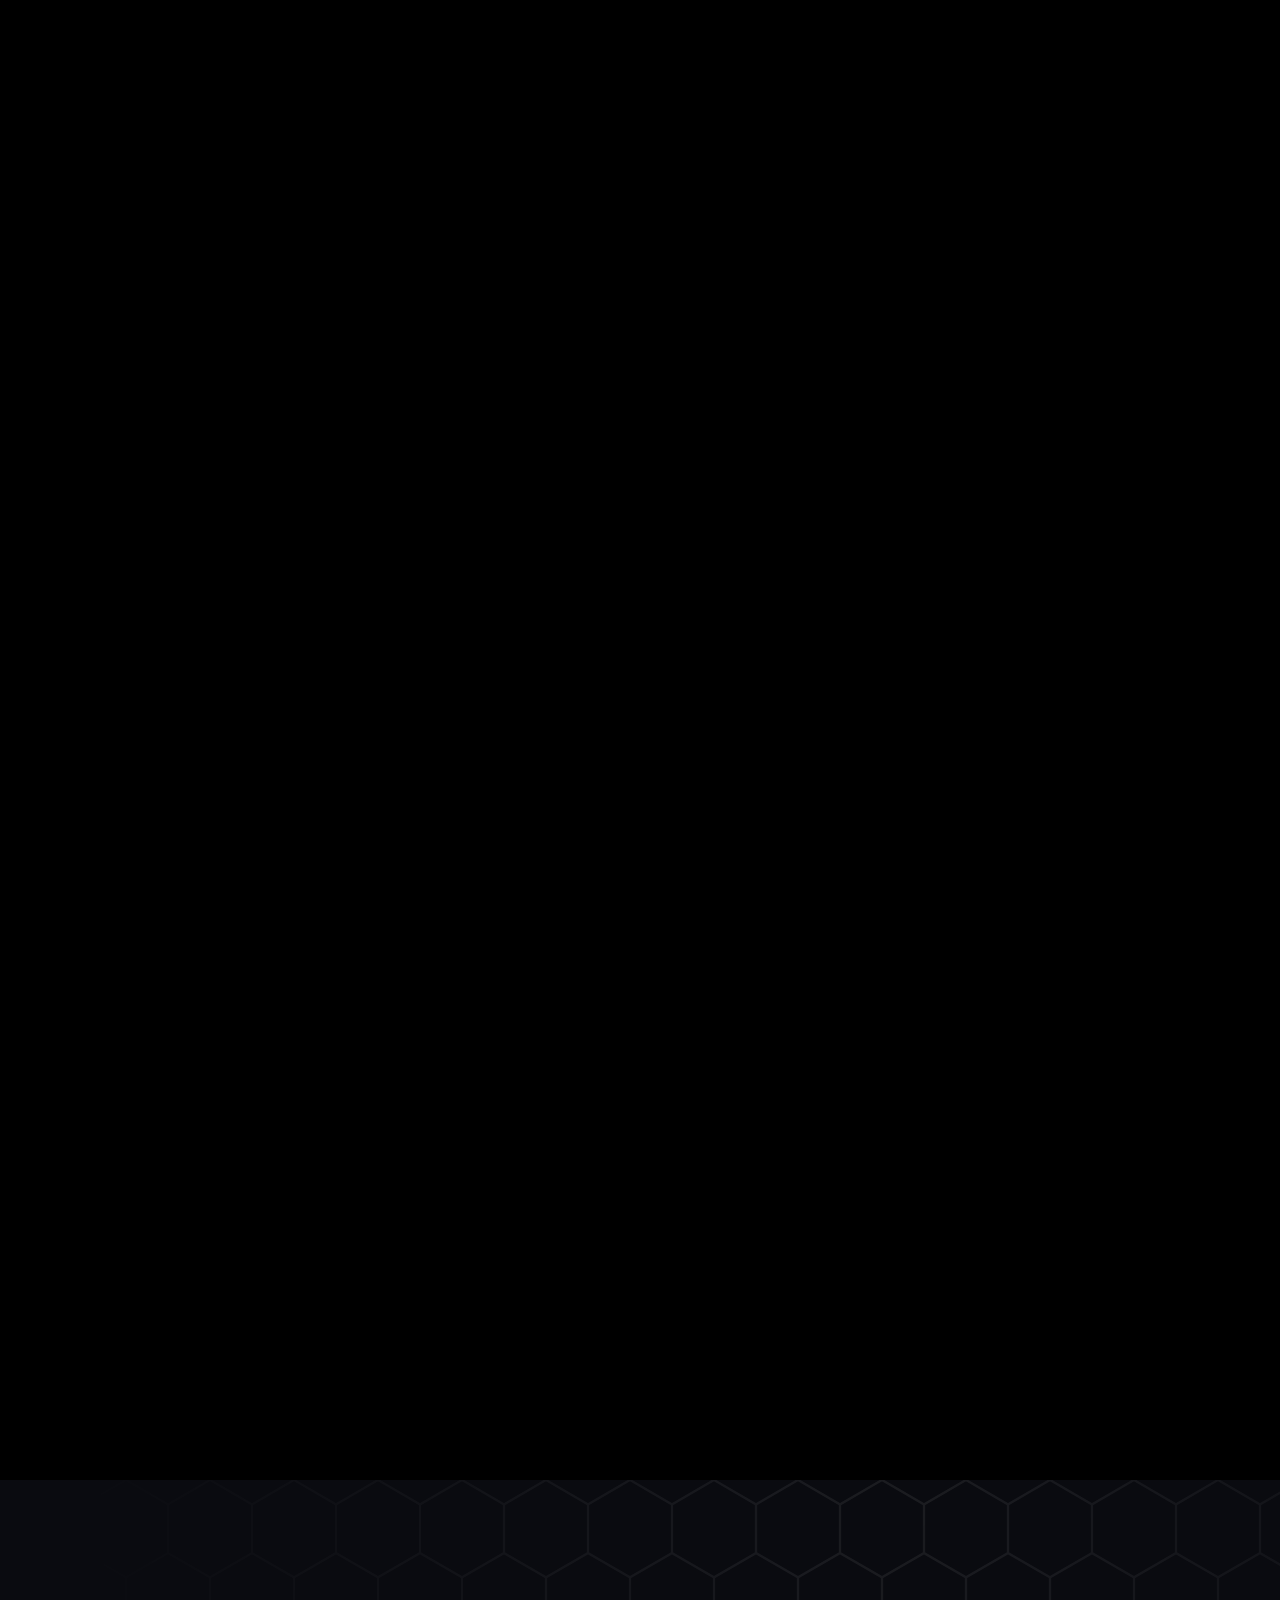
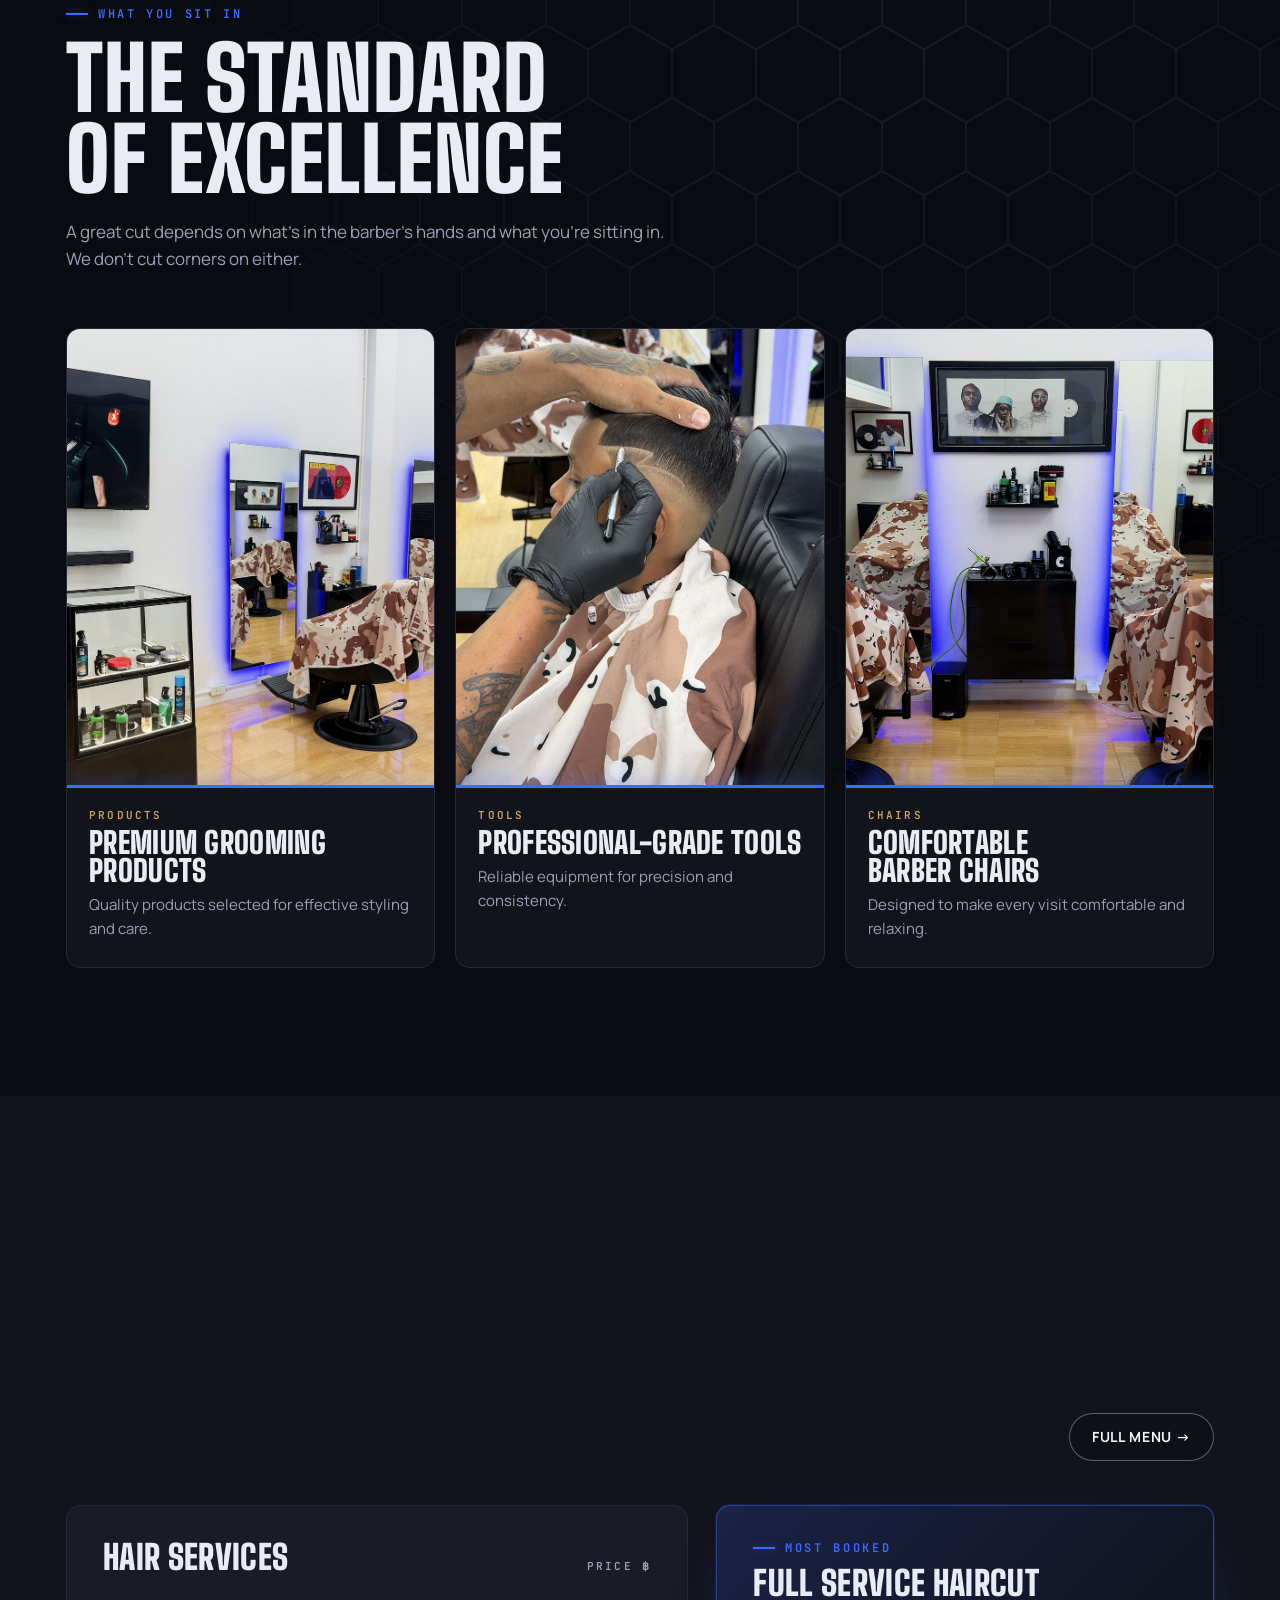
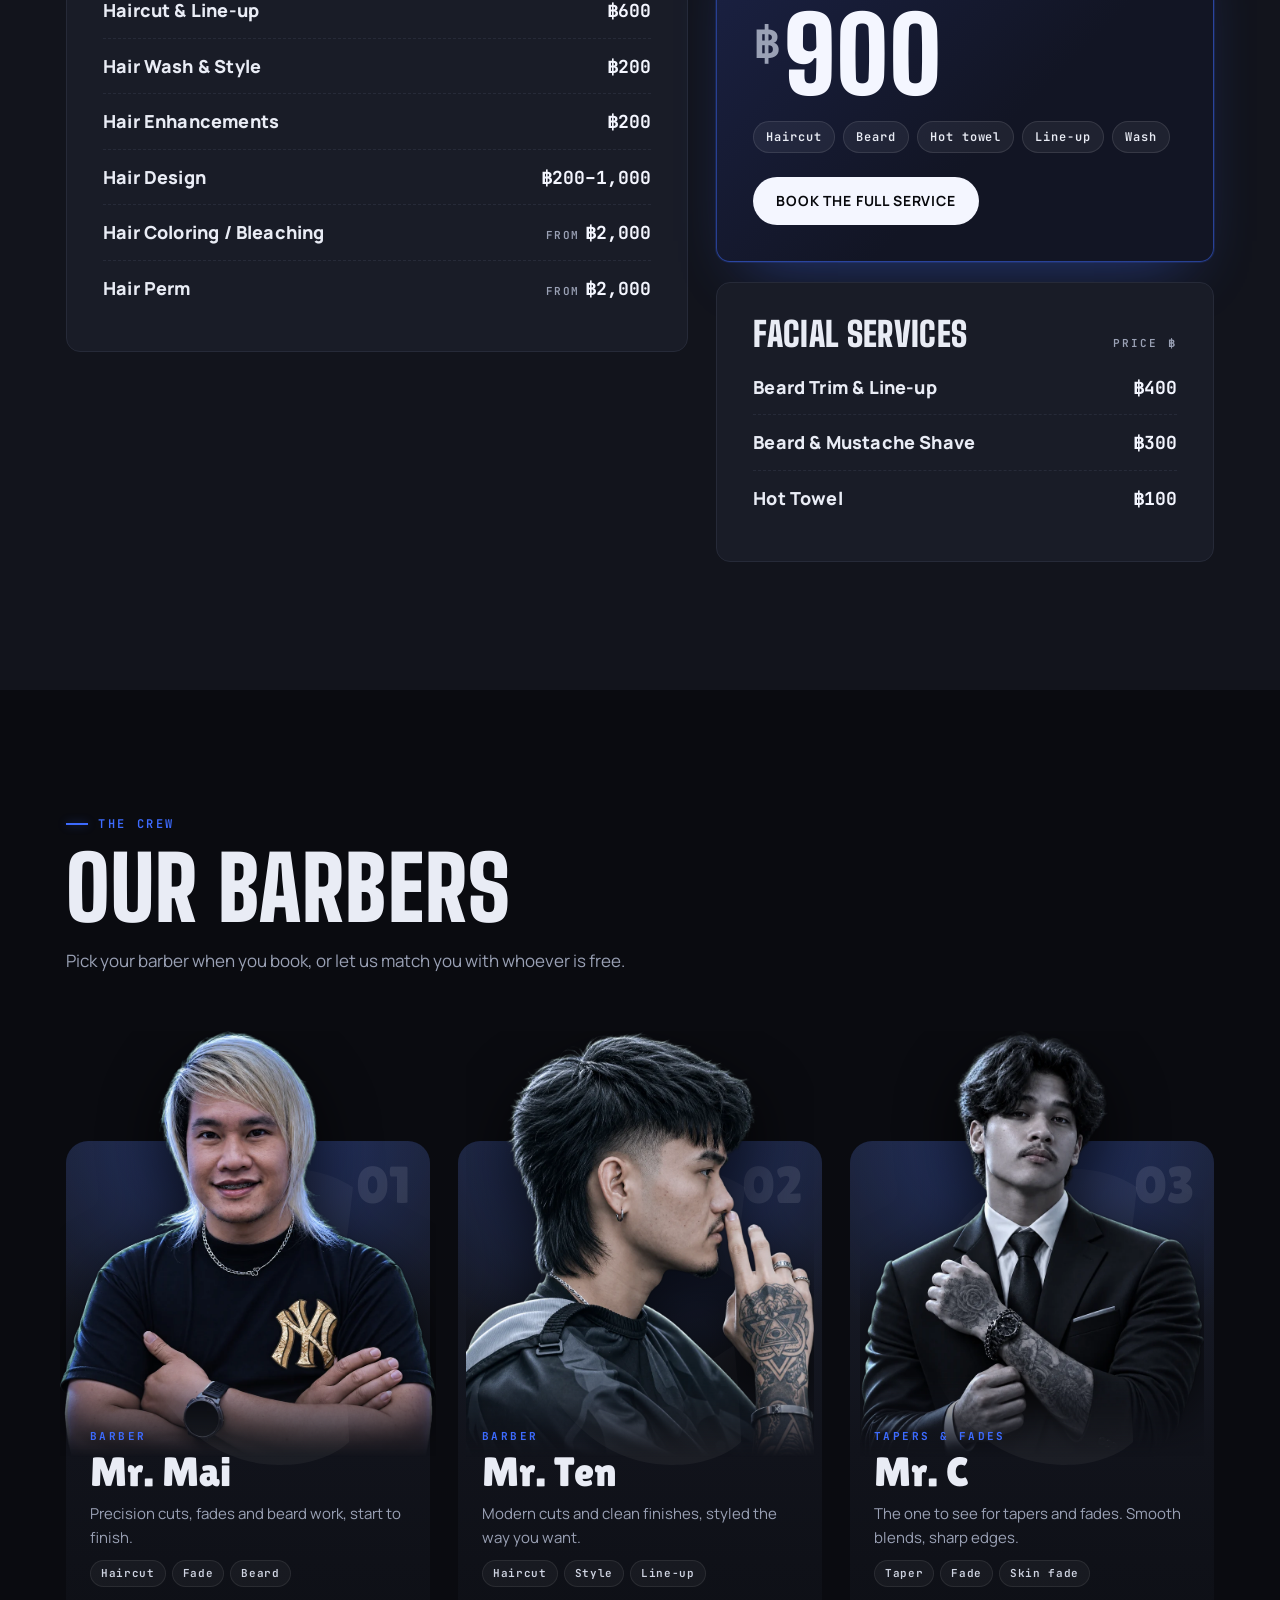
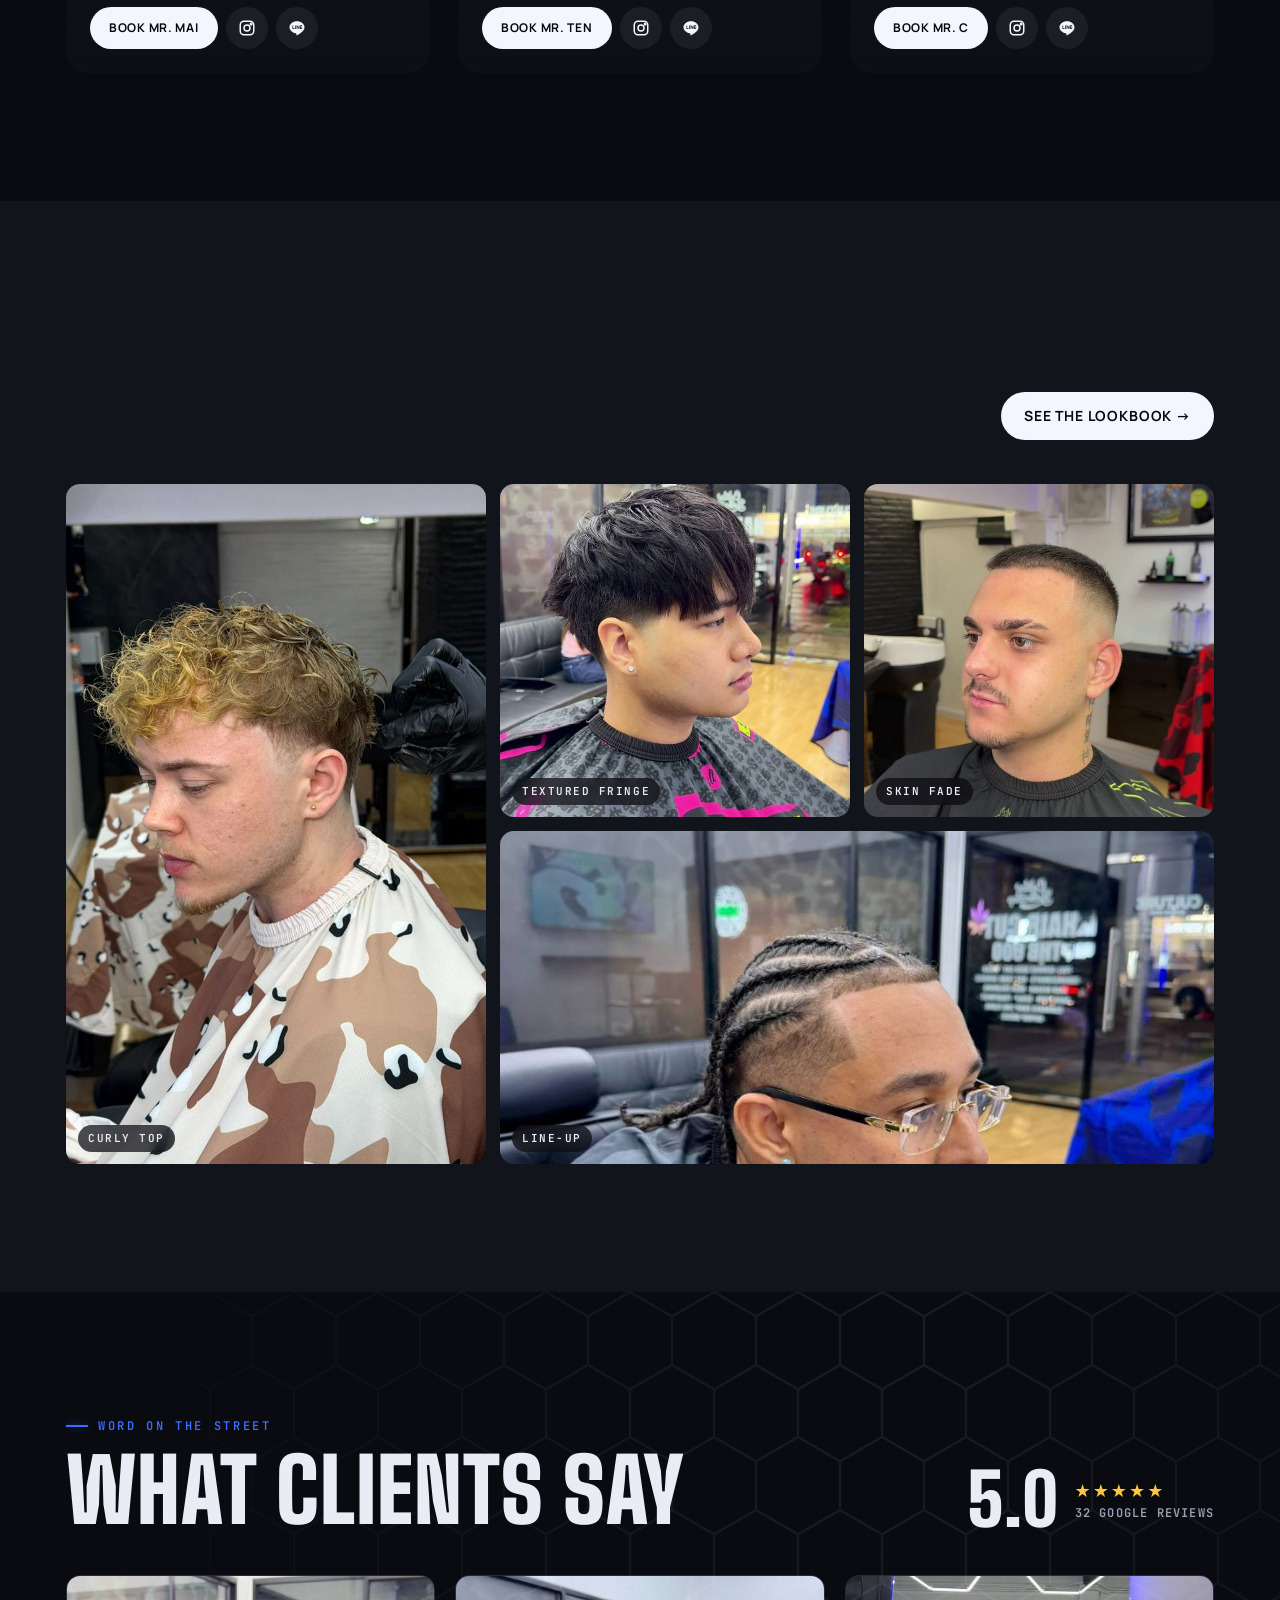
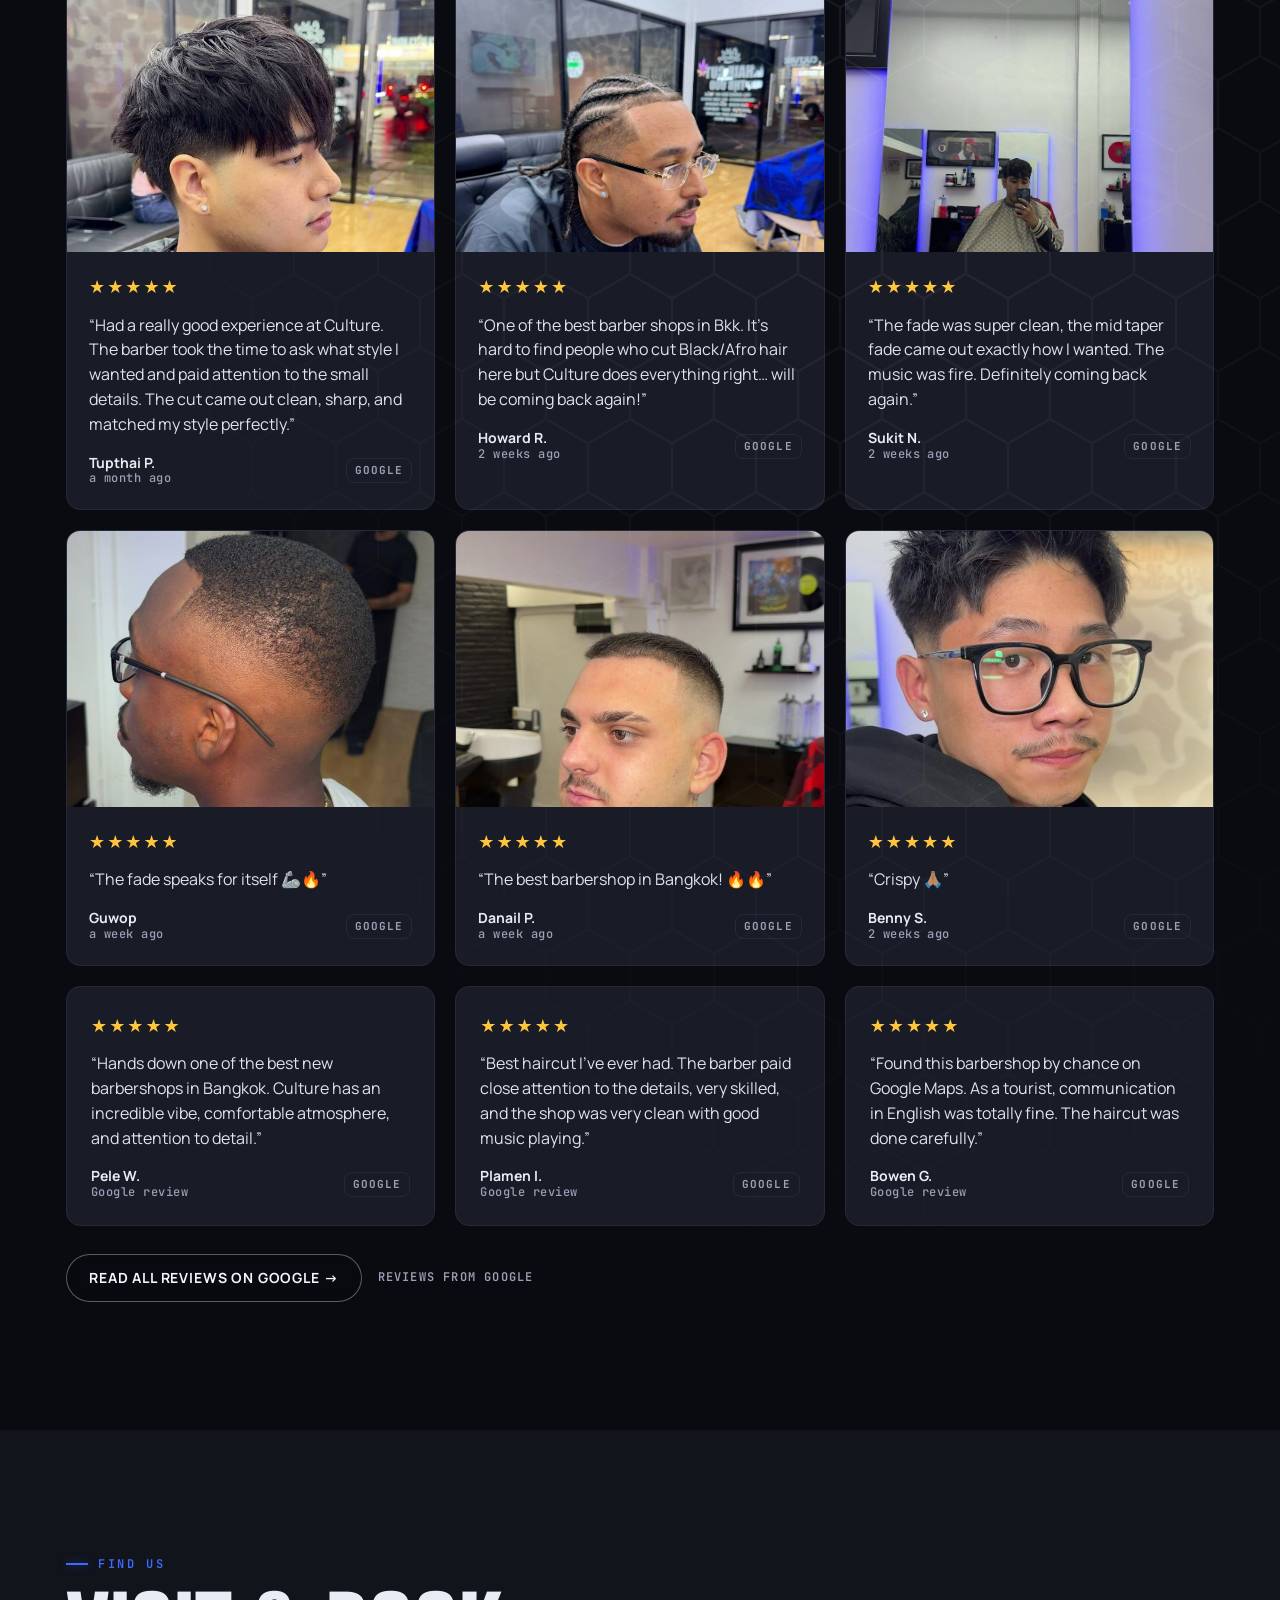
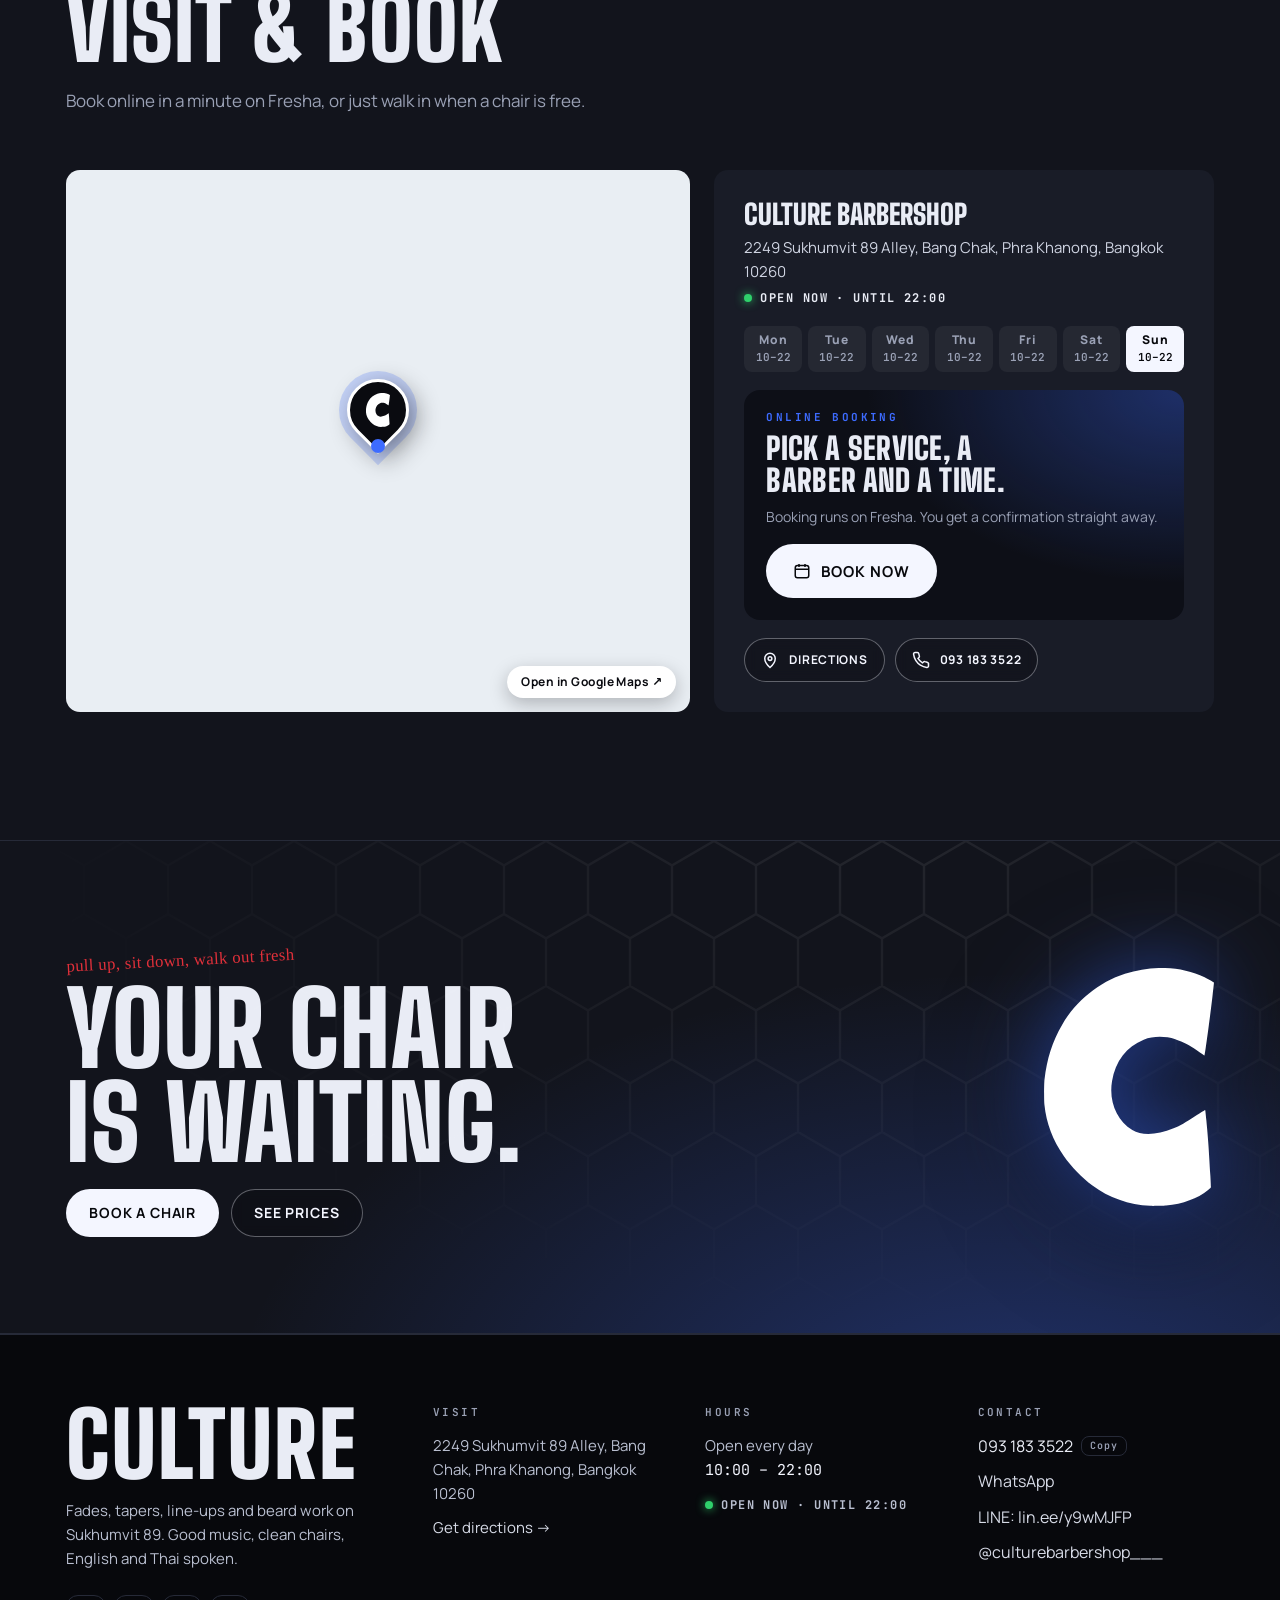
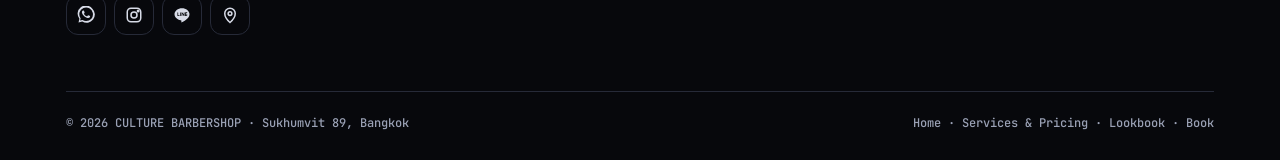
==== commit 89fb79d9: "Hero hours line wraps cleanly onto its own line on phones Co-Authored-By: Claude Opus 5.5 <noreply@a" ====
--- a/index.html
+++ b/index.html
@@ -7,7 +7,7 @@
 <meta name="claude:viewport-fit-sides" content="cover">
 <meta name="description" content="Barbershop on Sukhumvit 89, Bangkok. Fades, tapers, line-ups and beard work. Open daily 10:00–22:00.">
 <link rel="preconnect" href="https://fonts.googleapis.com"><link rel="preconnect" href="https://fonts.gstatic.com" crossorigin><link rel="stylesheet" href="https://fonts.googleapis.com/css2?family=Big+Shoulders+Display:wght@700;800;900&family=JetBrains+Mono:wght@500;600;700&family=Manrope:wght@400;500;600;700;800&family=Permanent+Marker&display=swap">
-<link rel="stylesheet" href="assets/site.css?v=9">
+<link rel="stylesheet" href="assets/site.css?v=10">
 <link rel="icon" href="assets/favicon.svg" type="image/svg+xml">
 <link rel="preload" href="assets/fonts/lilita-one.woff2" as="font" type="font/woff2" crossorigin>
 </head>
@@ -28,7 +28,7 @@
 <div class="hero-progress" aria-hidden="true"><span></span></div>
 
 <div class="panel first" data-a="0" data-b="0.17"><div class="wrap">
-<div class="kicker"><i></i>Sukhumvit 89 · Bangkok · Open daily 10:00–22:00</div>
+<div class="kicker kicker--hours"><i></i><span>Sukhumvit 89 · Bangkok</span><span class="k-hours">Open daily 10:00–22:00</span></div>
 <h1>Culture</h1>
 <p>Barbershop for fades, tapers, line-ups and beard work. Scroll to step inside.</p>
 <div class="ctas"><a class="btn btn--primary" href="https://www.fresha.com/a/culture-barbershop-sukhumvit-89-bangkok-2249-sukhumvit-89-alley-f60gp0az/booking?pId=3025168" target="_blank" rel="noopener">Book a chair</a><a class="btn btn--ghost" href="services.html">Services &amp; pricing</a></div>
--- a/assets/site.css
+++ b/assets/site.css
@@ -108,6 +108,10 @@
 .panel{position:absolute;left:0;right:0;bottom:clamp(40px,9vh,96px);opacity:0;transform:translateY(24px);transition:none;will-change:opacity,transform}
 .panel.first{opacity:1;transform:none}
 .panel .kicker{font:600 12px/1 var(--mono);letter-spacing:.28em;text-transform:uppercase;color:var(--hex);opacity:.85;margin-bottom:16px;display:flex;gap:12px;align-items:center}
+.kicker--hours{flex-wrap:wrap;row-gap:8px}
+.kicker--hours span{white-space:nowrap}
+.kicker--hours .k-hours::before{content:"· ";margin-right:2px}
+@media (max-width:520px){.kicker--hours .k-hours{flex-basis:100%;padding-left:20px}.kicker--hours .k-hours::before{content:none}}
 .panel .kicker i{width:8px;height:8px;border-radius:50%;background:#2fd06b;box-shadow:0 0 12px #2fd06b;display:inline-block}
 .panel h1{font-size:clamp(76px,15vw,220px);color:var(--hex);text-shadow:0 0 40px rgba(255,255,255,.18)}
 .panel h2{font-size:clamp(56px,10vw,150px);color:var(--hex)}
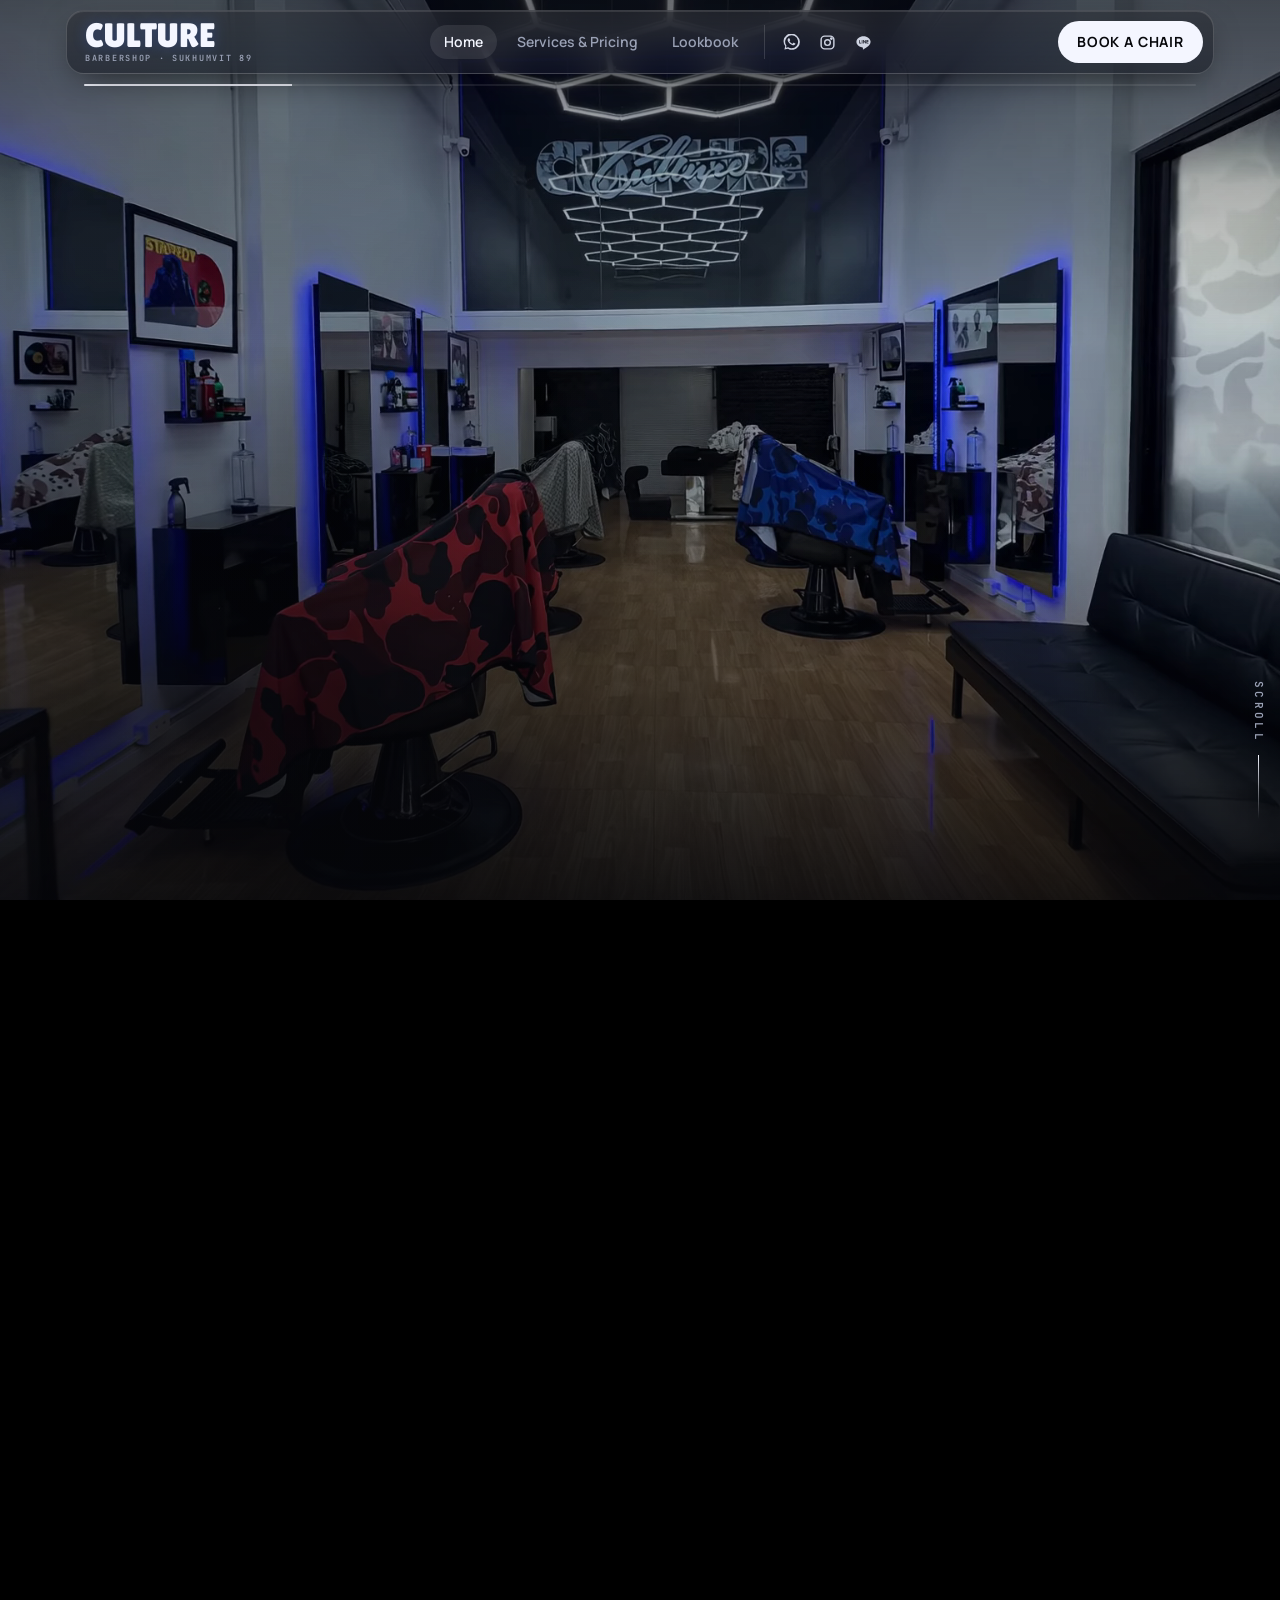
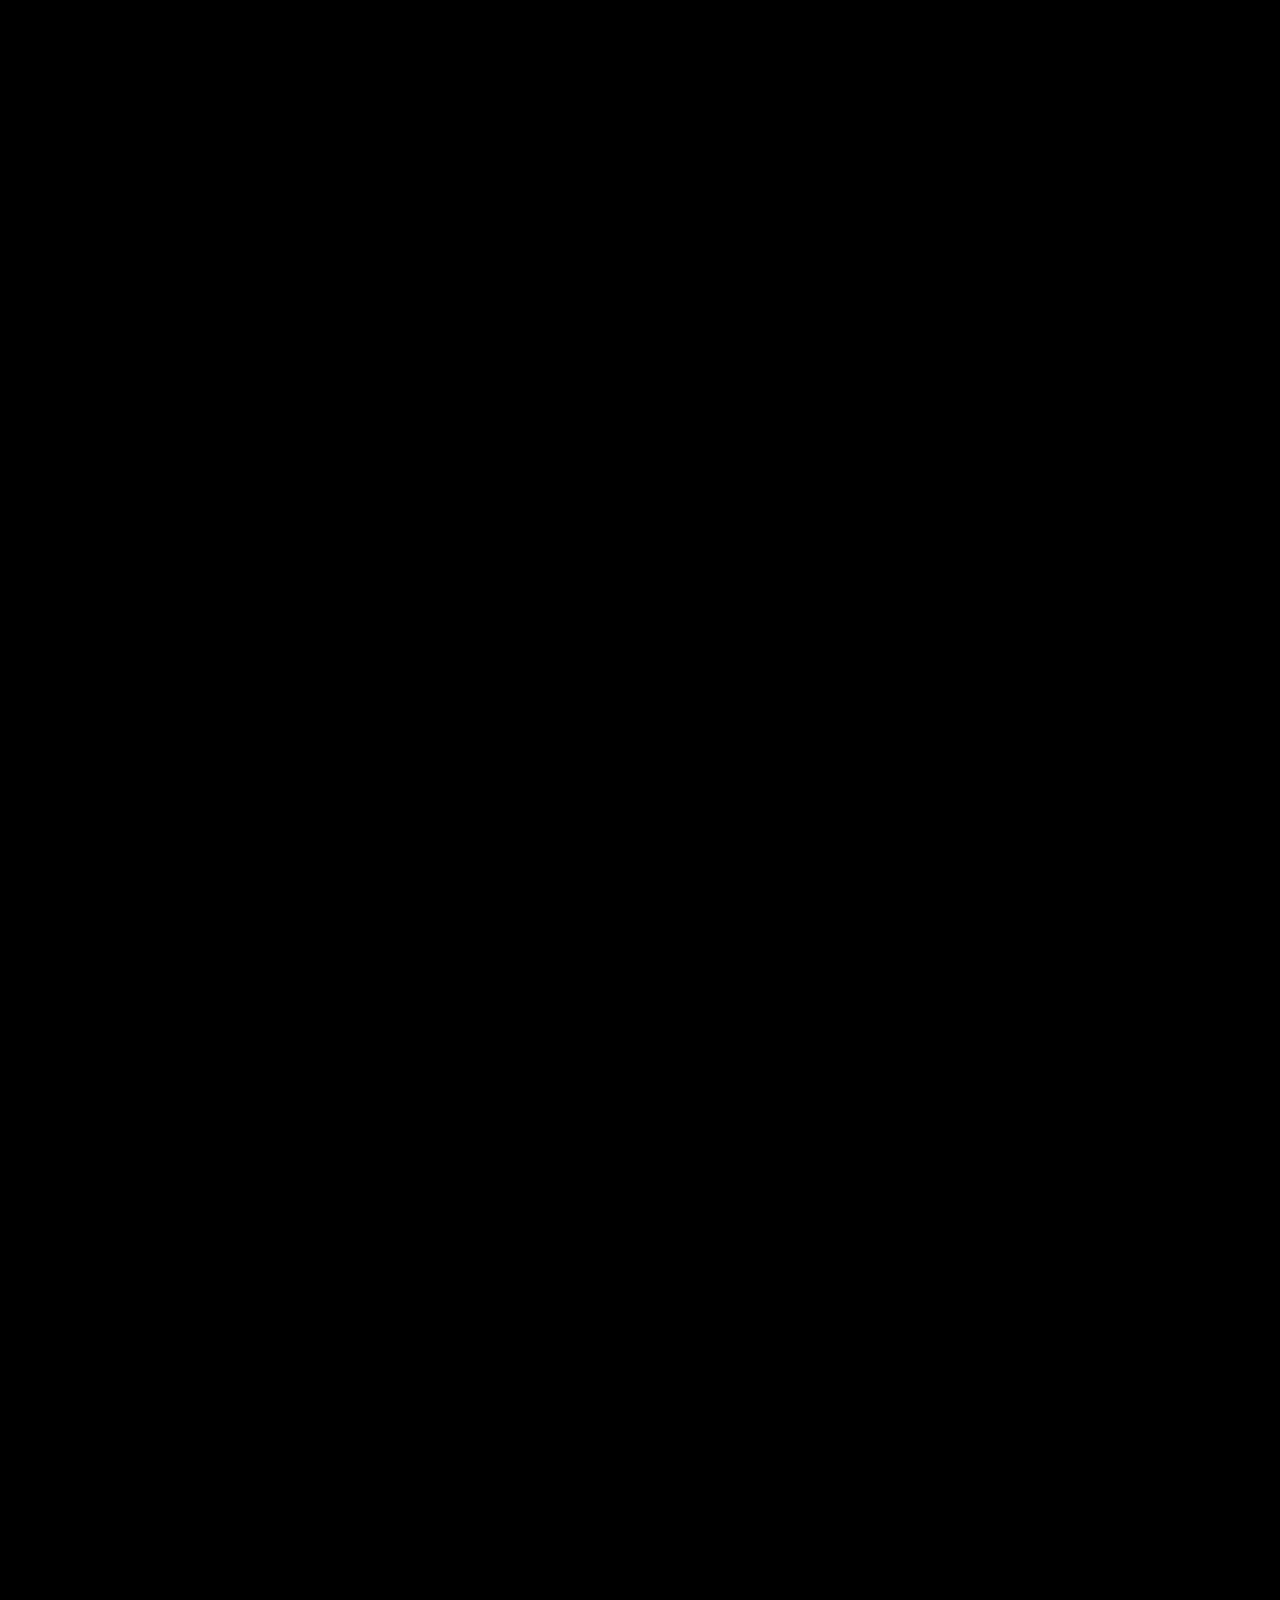
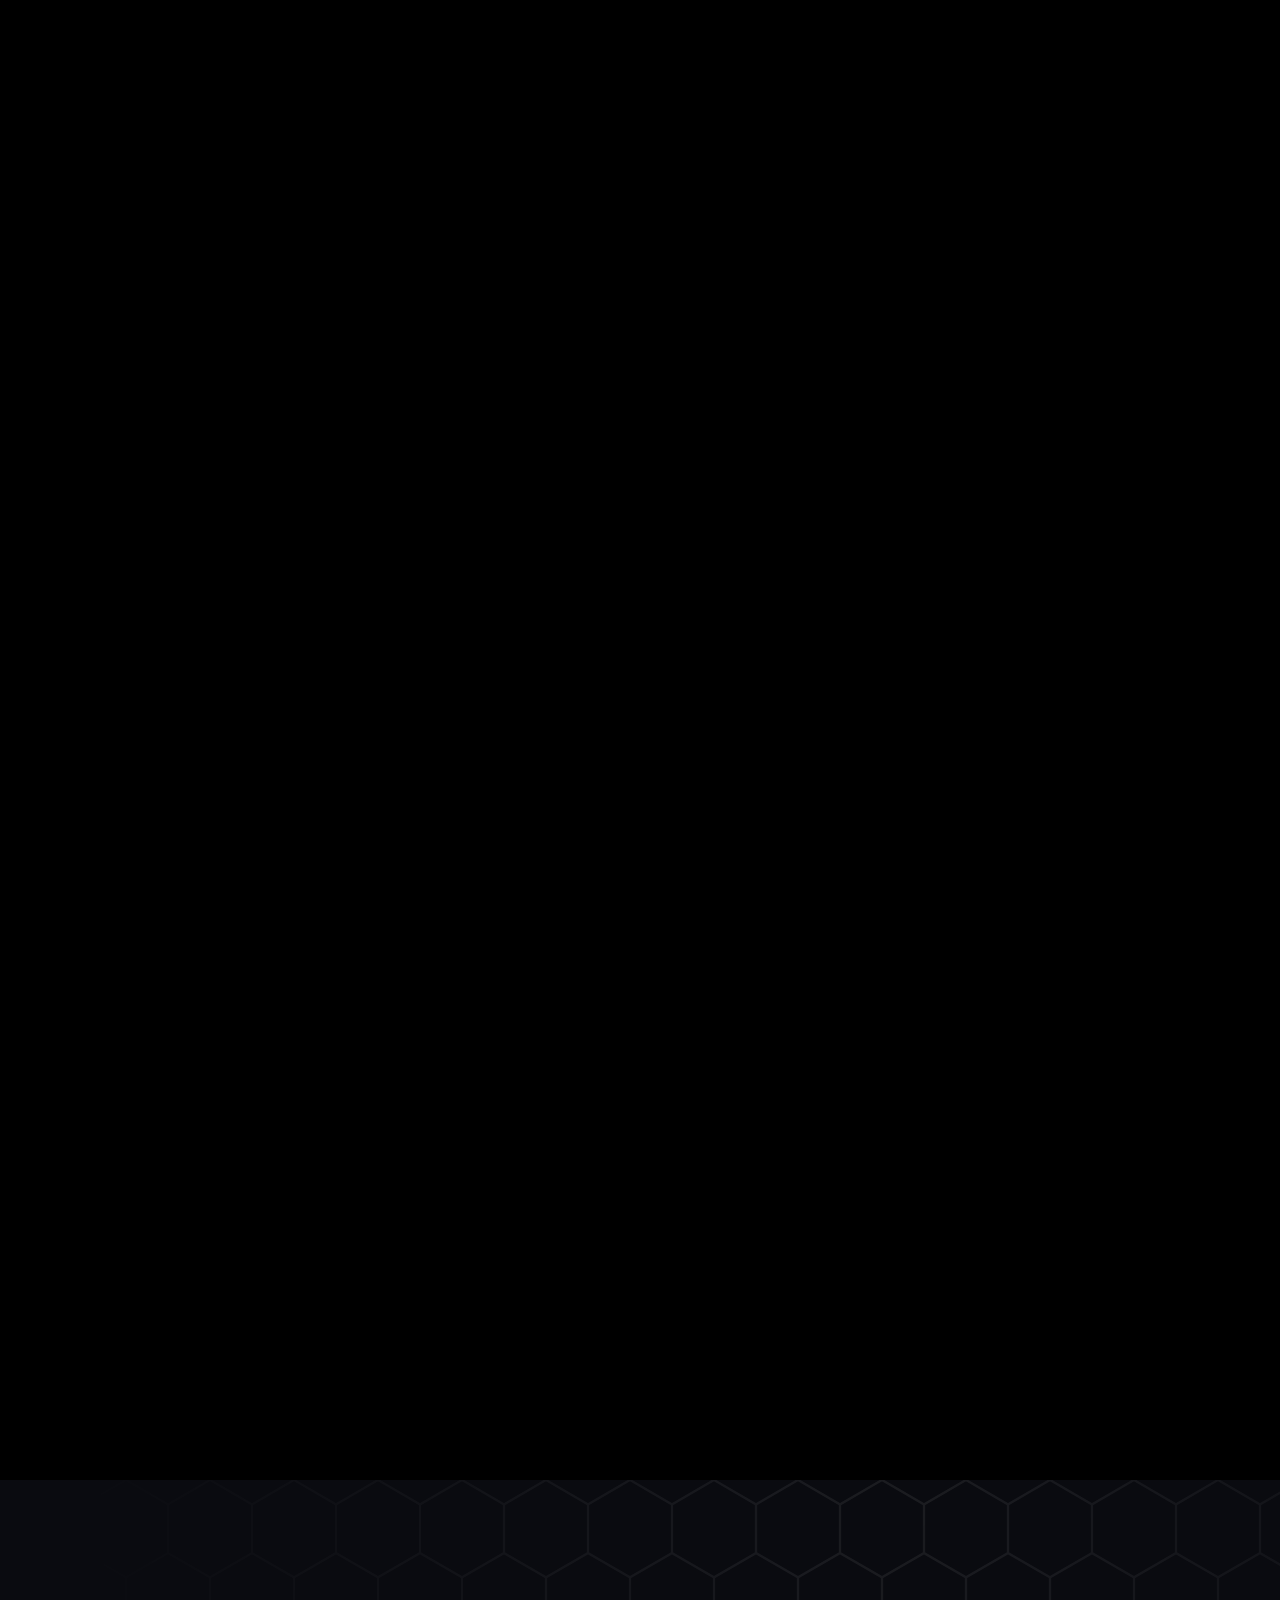
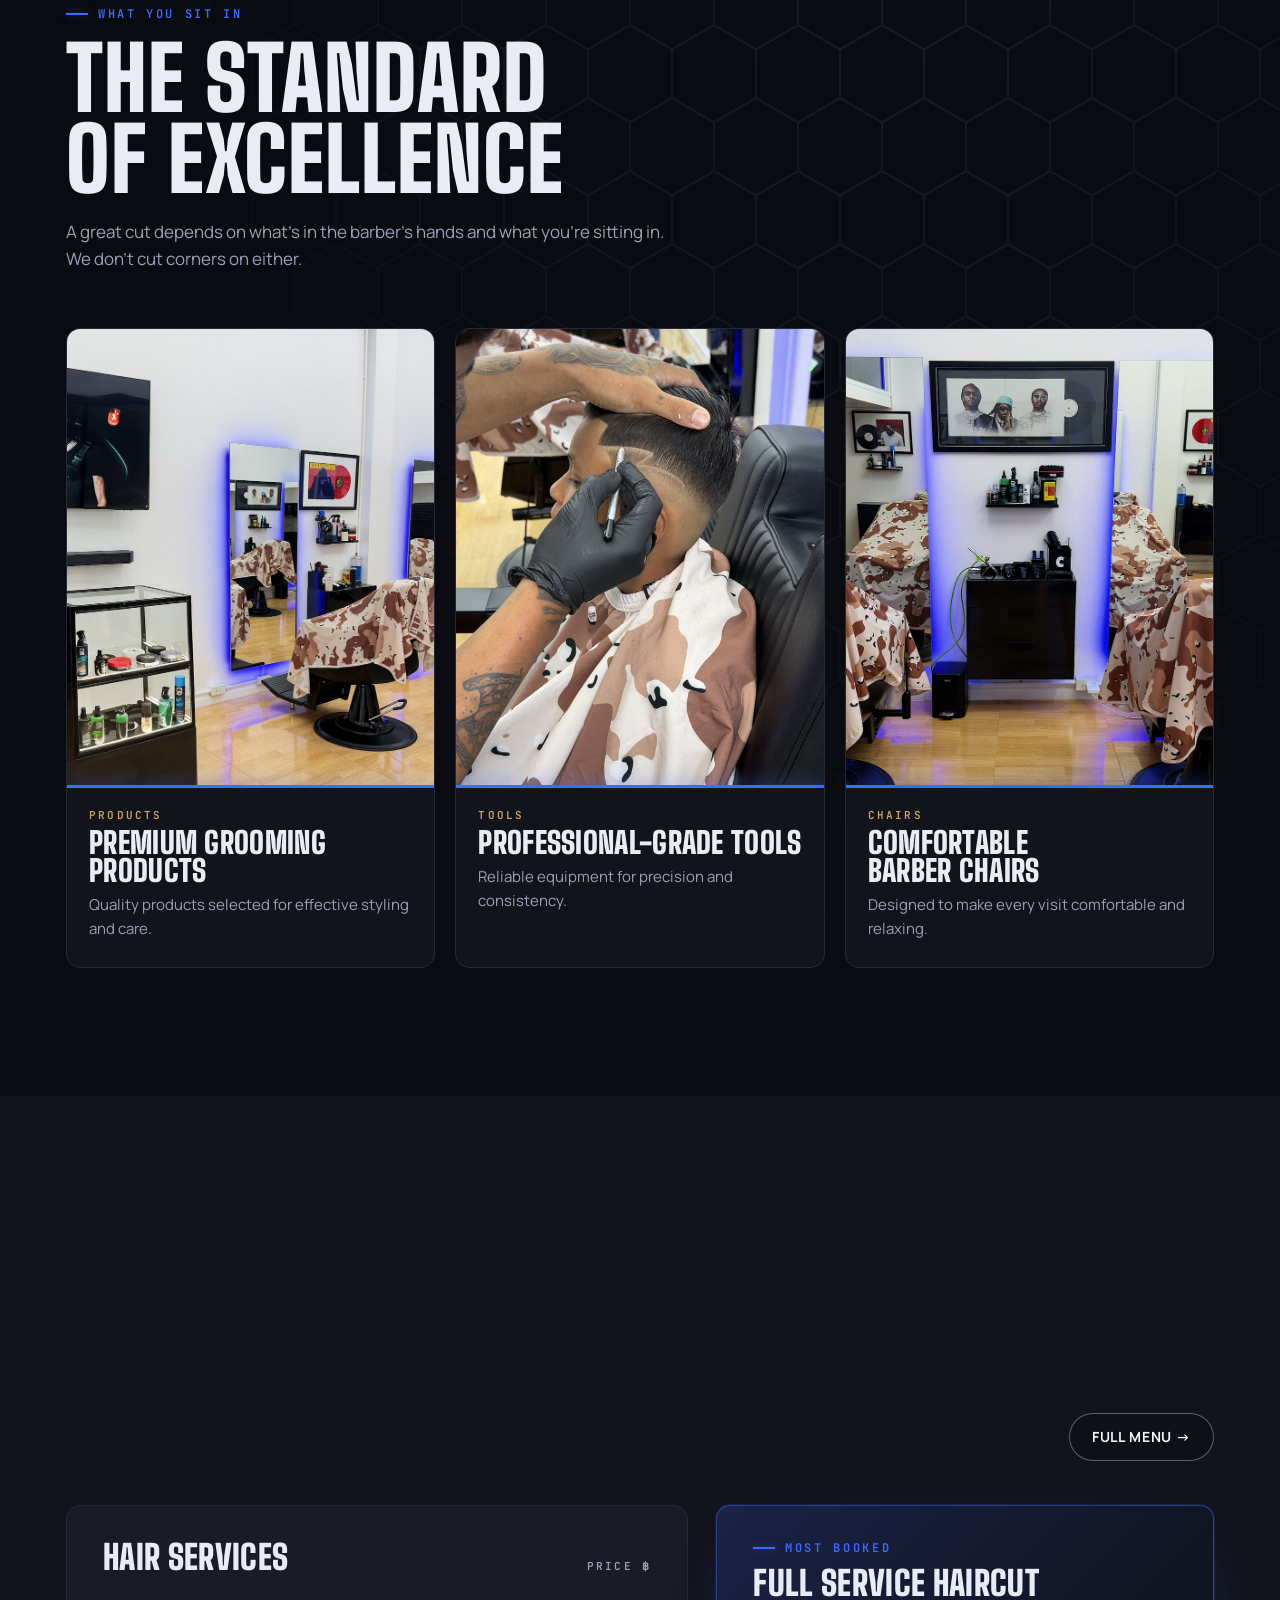
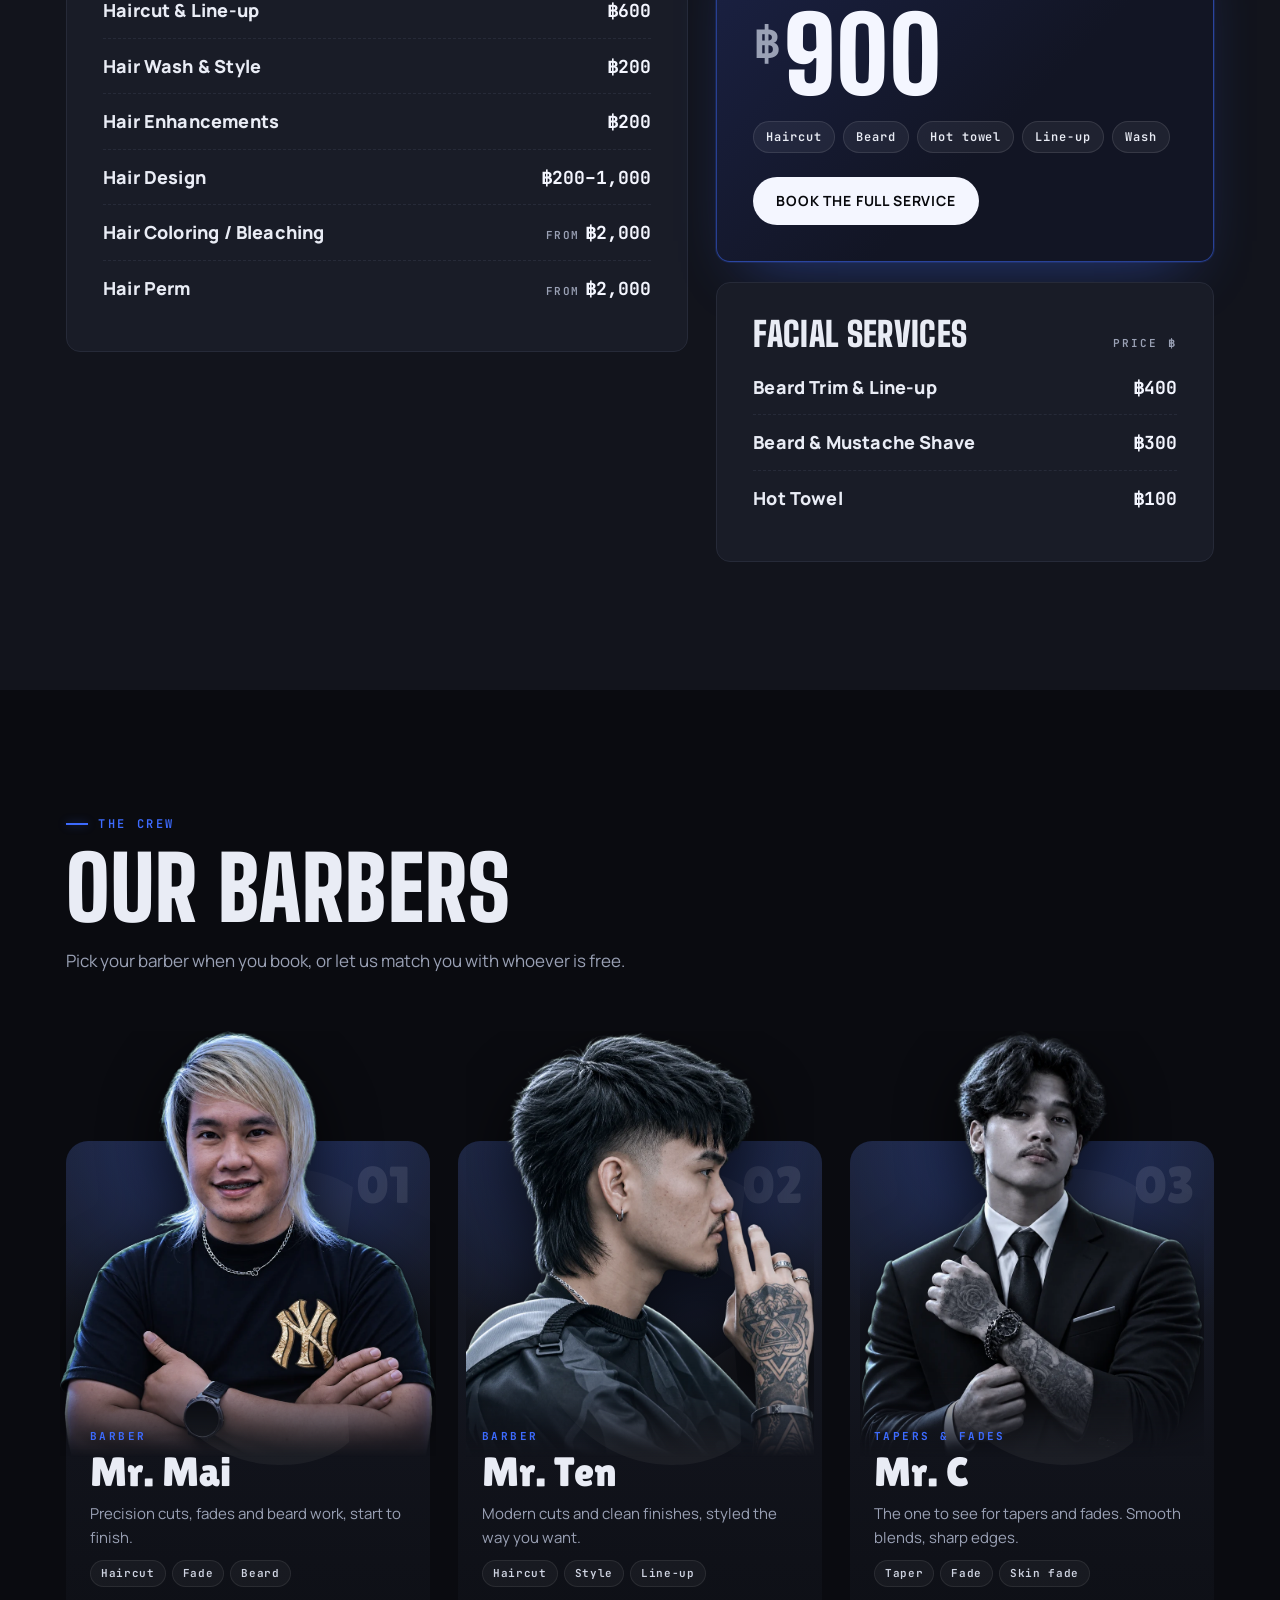
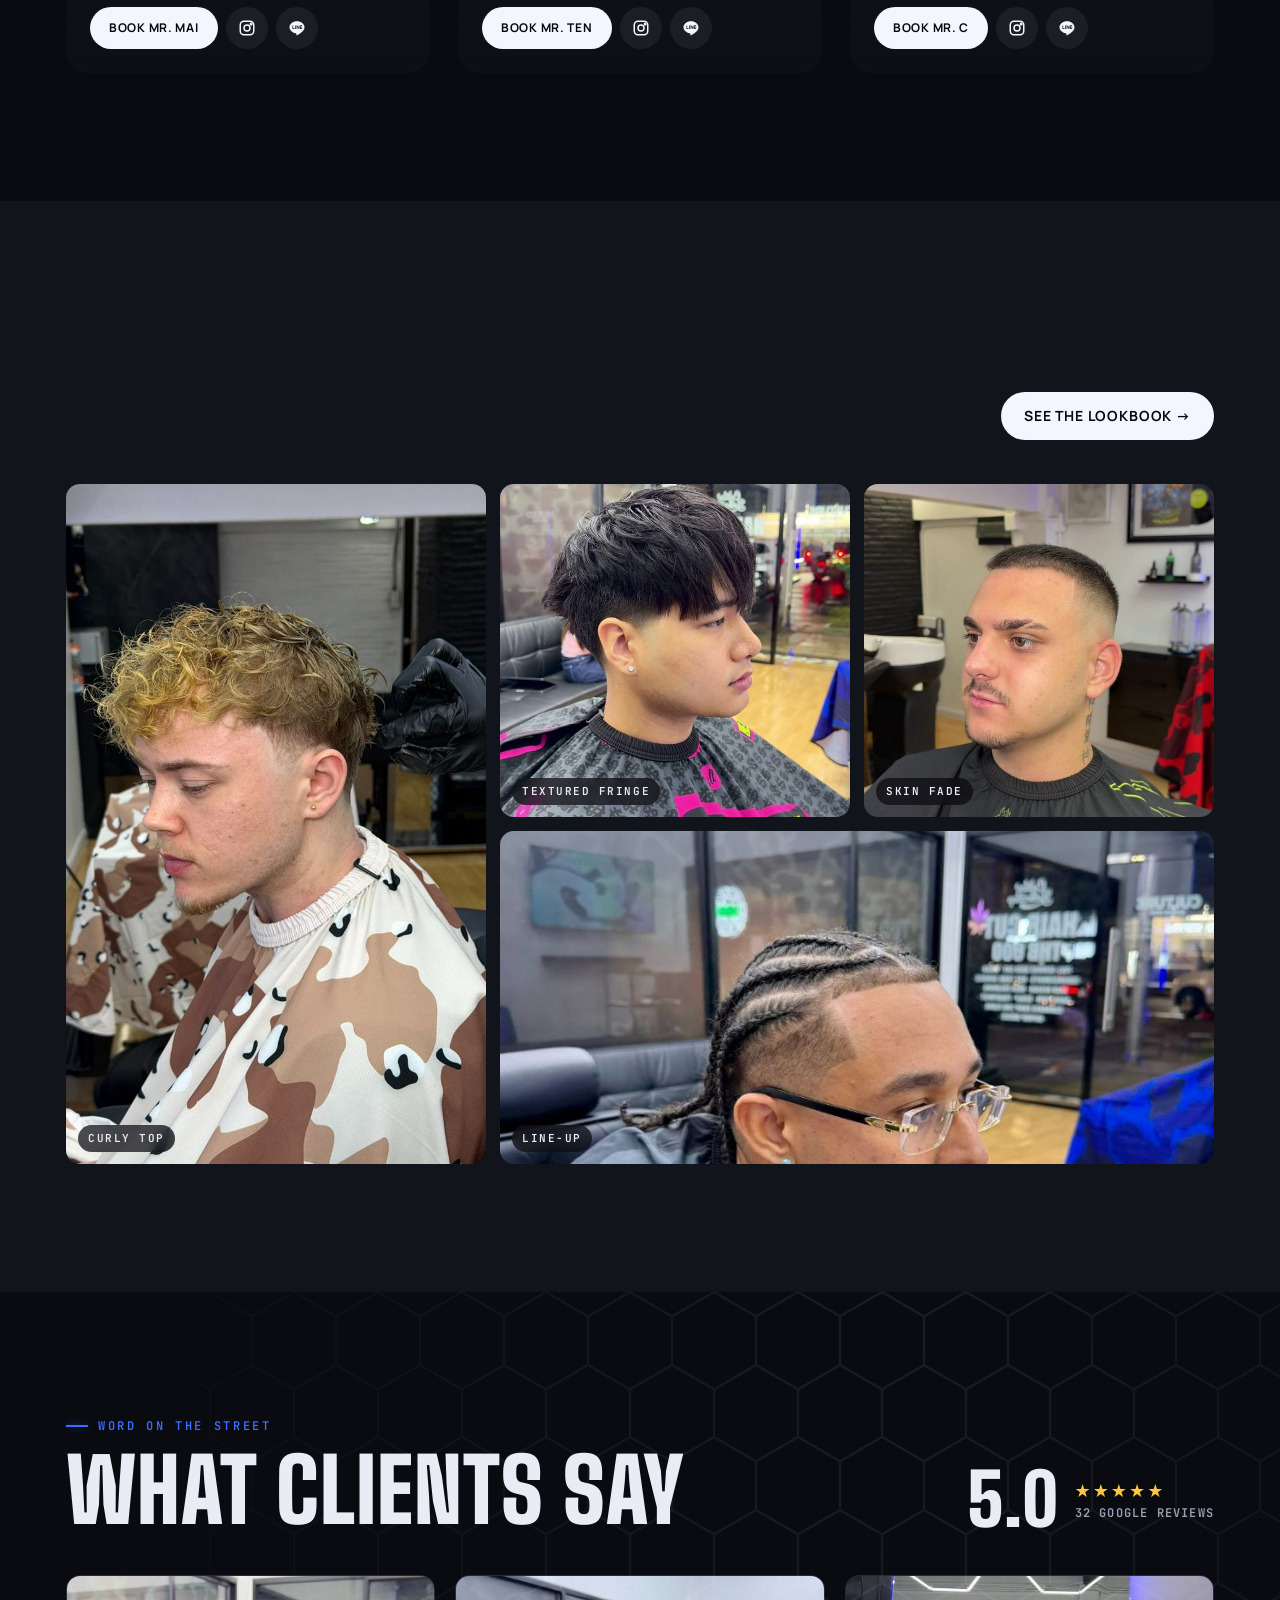
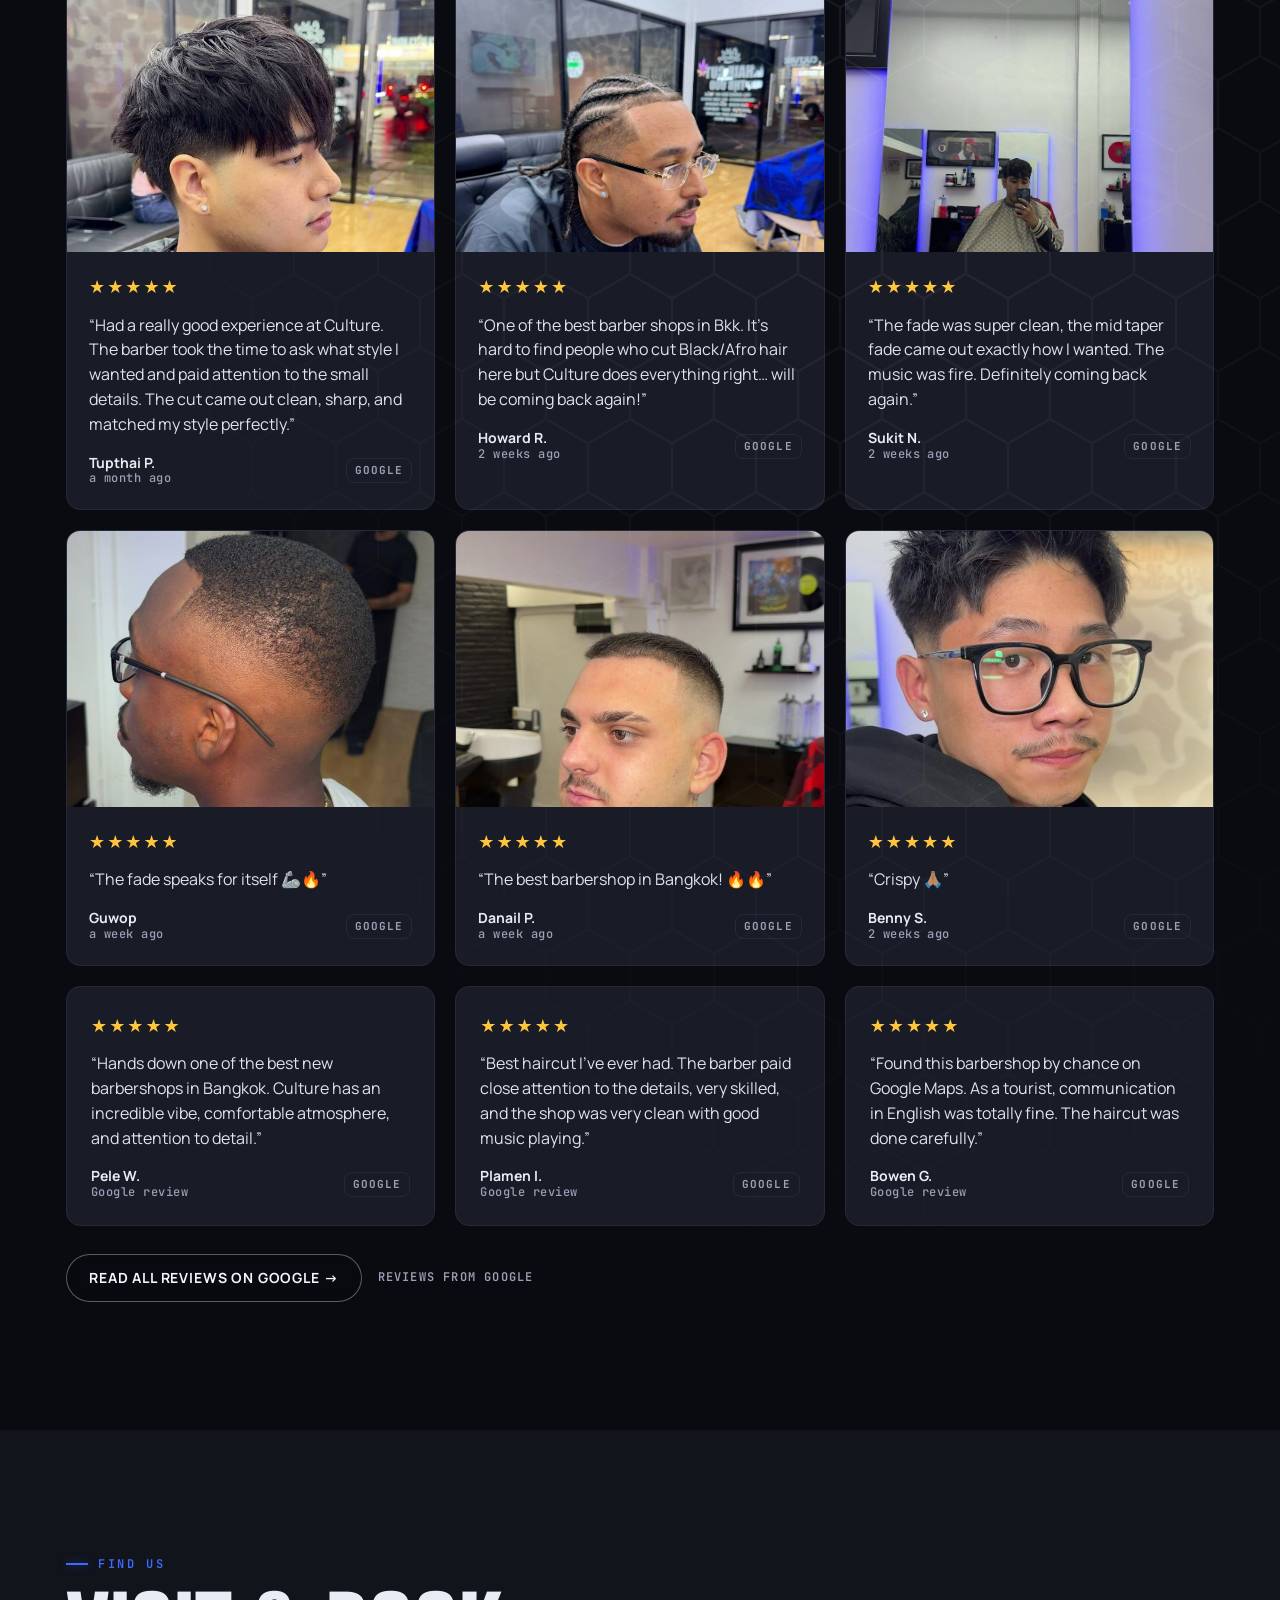
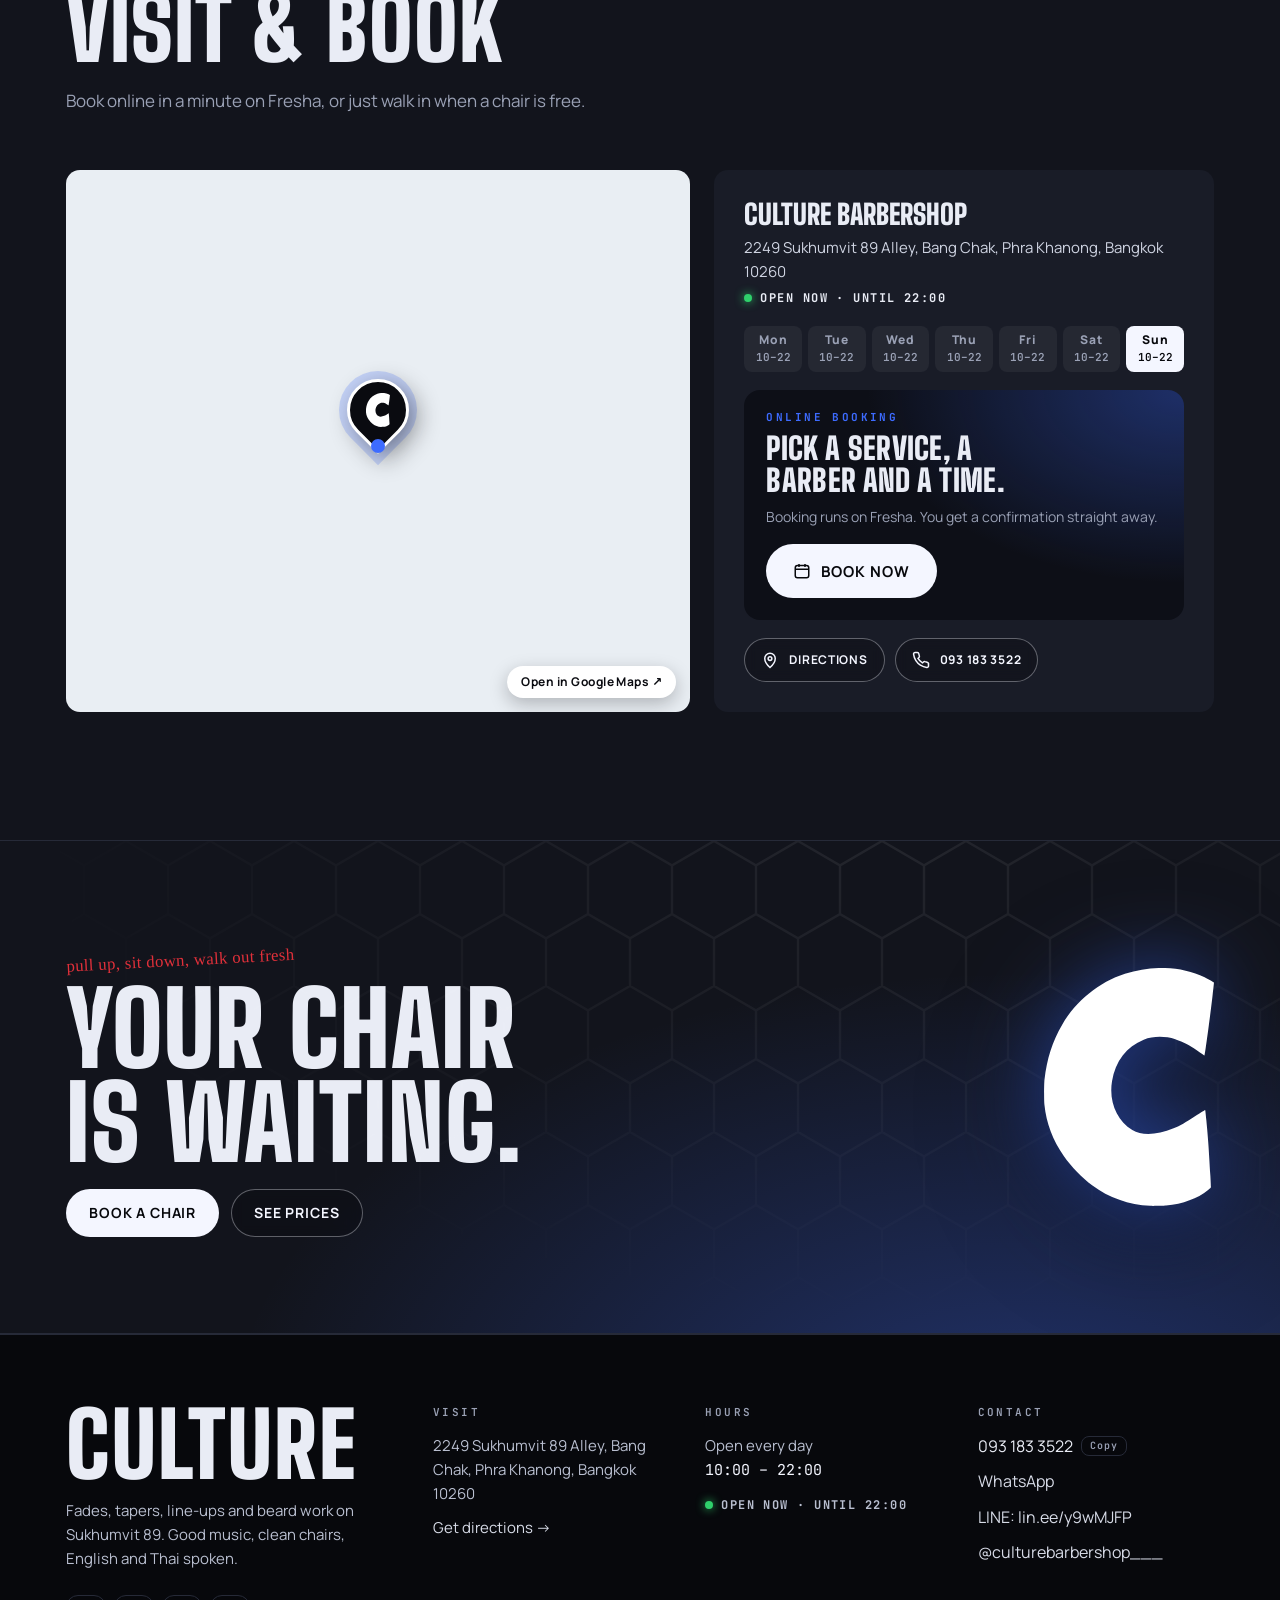
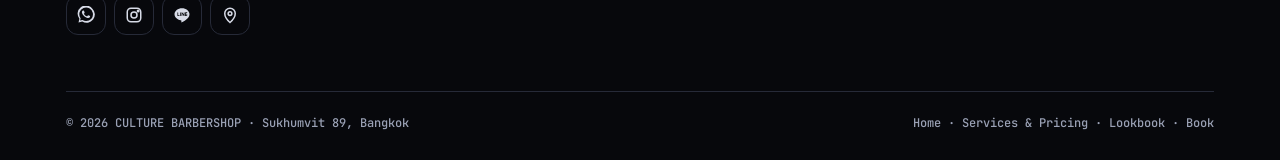
==== commit f0395074: "Help Google find the site: sitemap, robots, canonical, business details - robots.txt and sitemap.xml" ====
--- a/index.html
+++ b/index.html
@@ -3,7 +3,16 @@
 <head>
 <meta charset="utf-8">
 <meta name="viewport" content="width=device-width, initial-scale=1, viewport-fit=cover">
-<title>CULTURE Barbershop</title>
+<title>CULTURE Barbershop BKK · Sukhumvit 89, Bangkok</title>
+<link rel="canonical" href="https://culturebarbershopbkk.com/">
+<meta property="og:type" content="website">
+<meta property="og:site_name" content="CULTURE Barbershop">
+<meta property="og:title" content="CULTURE Barbershop BKK · Sukhumvit 89, Bangkok">
+<meta property="og:description" content="Barbershop on Sukhumvit 89, Bangkok. Fades, tapers, line-ups and beard work. Open daily 10:00–22:00.">
+<meta property="og:url" content="https://culturebarbershopbkk.com/">
+<meta property="og:image" content="https://culturebarbershopbkk.com/img/n_shop3.jpg">
+<meta name="twitter:card" content="summary_large_image">
+<script type="application/ld+json">{"@context": "https://schema.org", "@type": "HairSalon", "@id": "https://culturebarbershopbkk.com/#shop", "name": "CULTURE BARBERSHOP Sukhumvit 89", "alternateName": ["Culture Barbershop BKK", "CULTURE Barbershop Bangkok"], "description": "Barbershop on Sukhumvit 89, Bangkok. Fades, tapers, line-ups and beard work. Open daily 10:00–22:00.", "url": "https://culturebarbershopbkk.com/", "telephone": "+66931833522", "image": ["https://culturebarbershopbkk.com/img/n_shop3.jpg", "https://culturebarbershopbkk.com/img/n_shop2.jpg"], "logo": "https://culturebarbershopbkk.com/assets/favicon.svg", "address": {"@type": "PostalAddress", "streetAddress": "2249 Sukhumvit 89 Alley", "addressLocality": "Bang Chak, Phra Khanong", "addressRegion": "Bangkok", "postalCode": "10260", "addressCountry": "TH"}, "geo": {"@type": "GeoCoordinates", "latitude": 13.7007611, "longitude": 100.6036198}, "hasMap": "https://www.google.com/maps/place/CULTURE+BARBERSHOP+Sukhumvit+89/@13.7007611,100.6036198,17z/data=!3m1!4b1!4m6!3m5!1s0x30e29fedb9d79cb7:0xbc62ccfe419cfe51!8m2!3d13.7007611!4d100.6036198!16s%2Fg%2F11zfk663jd", "openingHoursSpecification": [{"@type": "OpeningHoursSpecification", "dayOfWeek": ["Monday", "Tuesday", "Wednesday", "Thursday", "Friday", "Saturday", "Sunday"], "opens": "10:00", "closes": "22:00"}], "sameAs": ["https://www.instagram.com/culturebarbershop___/", "https://lin.ee/y9wMJFP", "https://www.google.com/maps/place/CULTURE+BARBERSHOP+Sukhumvit+89/@13.7007611,100.6036198,17z/data=!3m1!4b1!4m6!3m5!1s0x30e29fedb9d79cb7:0xbc62ccfe419cfe51!8m2!3d13.7007611!4d100.6036198!16s%2Fg%2F11zfk663jd"], "potentialAction": {"@type": "ReserveAction", "target": "https://www.fresha.com/a/culture-barbershop-sukhumvit-89-bangkok-2249-sukhumvit-89-alley-f60gp0az/booking?pId=3025168"}}</script>
 <meta name="claude:viewport-fit-sides" content="cover">
 <meta name="description" content="Barbershop on Sukhumvit 89, Bangkok. Fades, tapers, line-ups and beard work. Open daily 10:00–22:00.">
 <link rel="preconnect" href="https://fonts.googleapis.com"><link rel="preconnect" href="https://fonts.gstatic.com" crossorigin><link rel="stylesheet" href="https://fonts.googleapis.com/css2?family=Big+Shoulders+Display:wght@700;800;900&family=JetBrains+Mono:wght@500;600;700&family=Manrope:wght@400;500;600;700;800&family=Permanent+Marker&display=swap">
